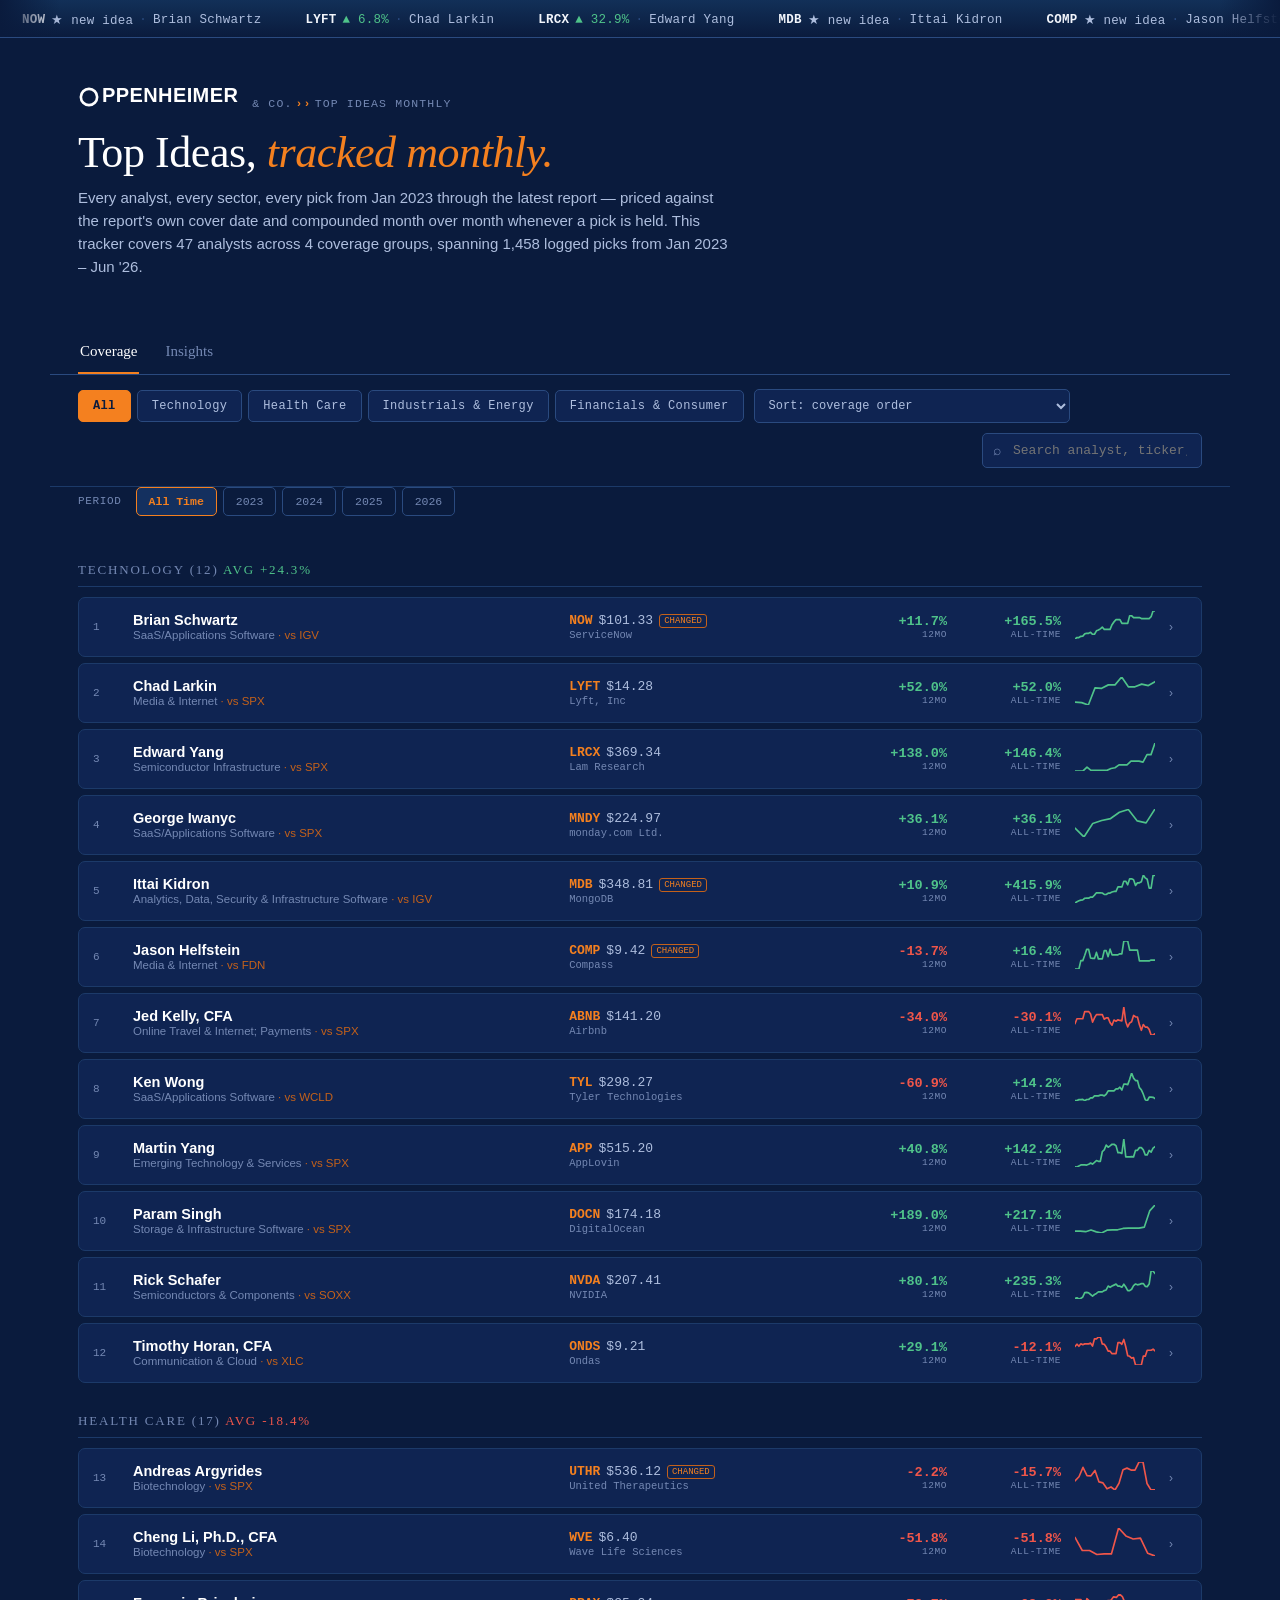
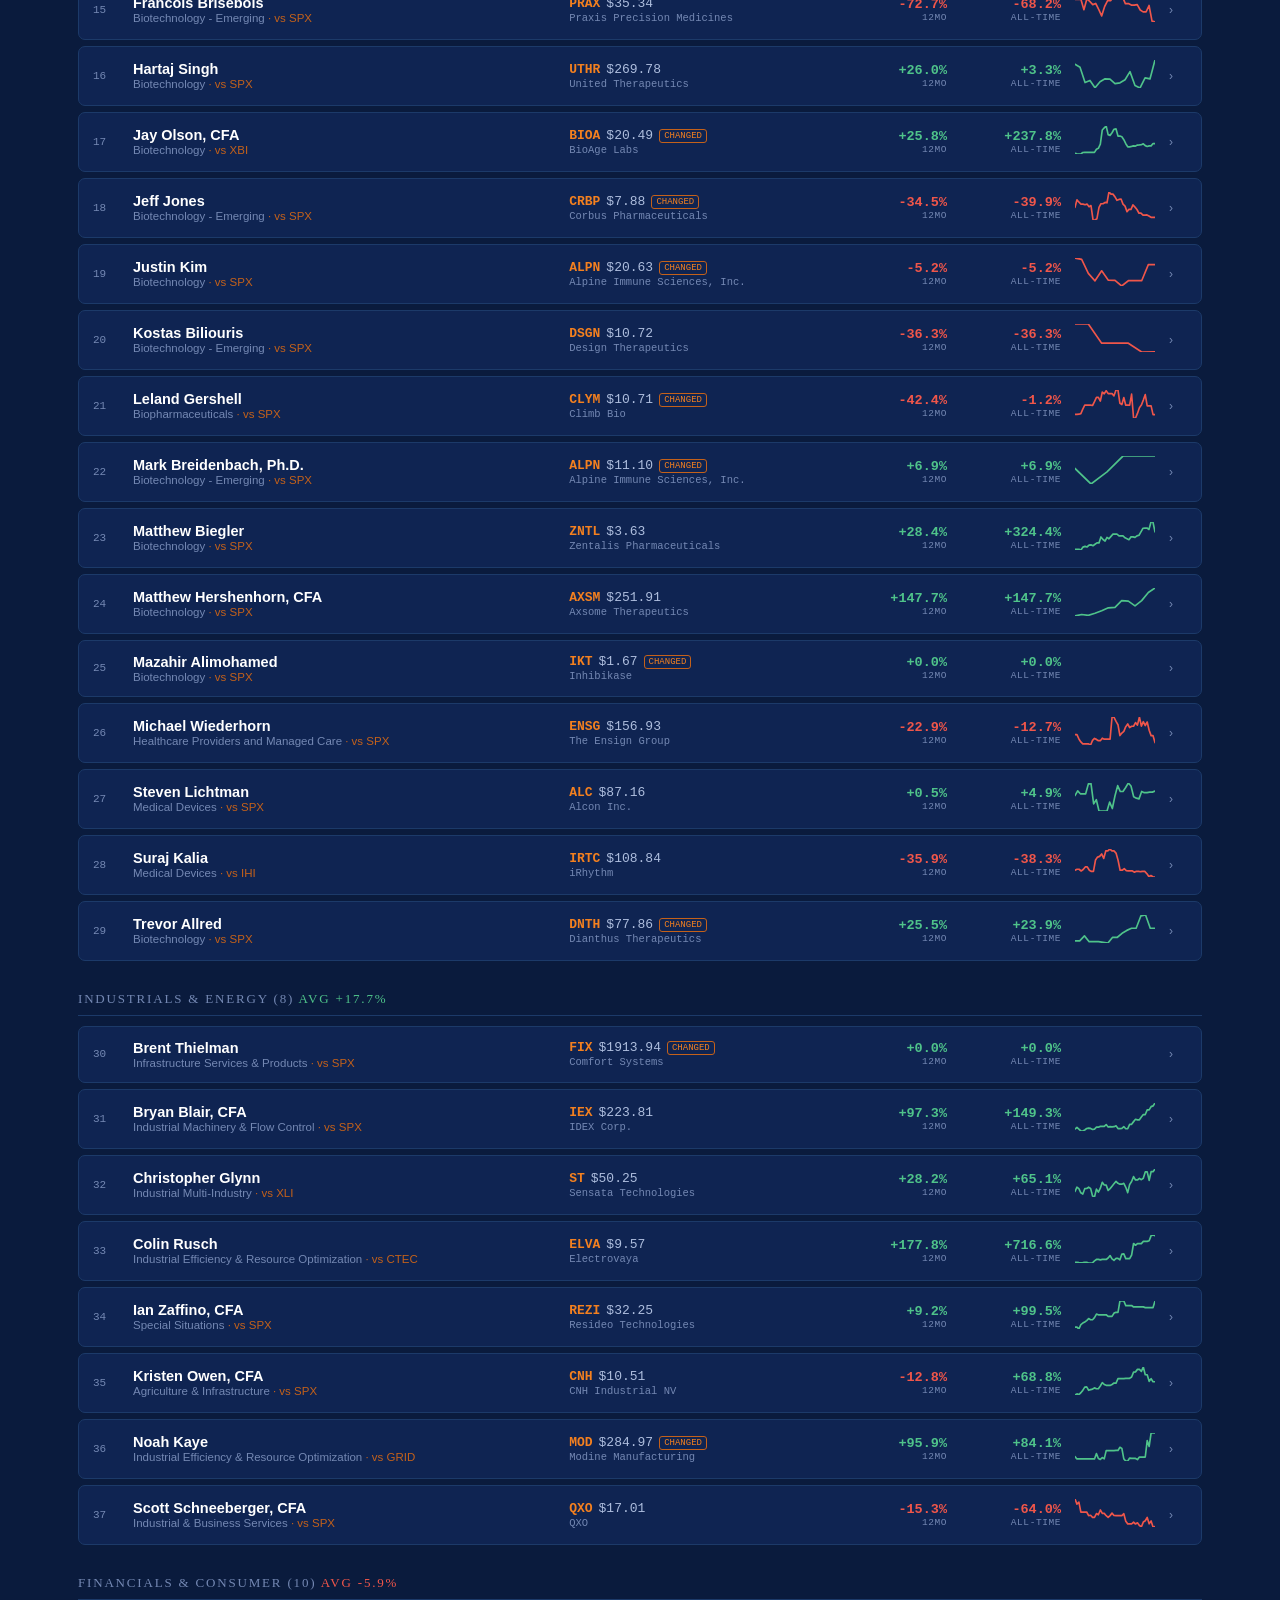
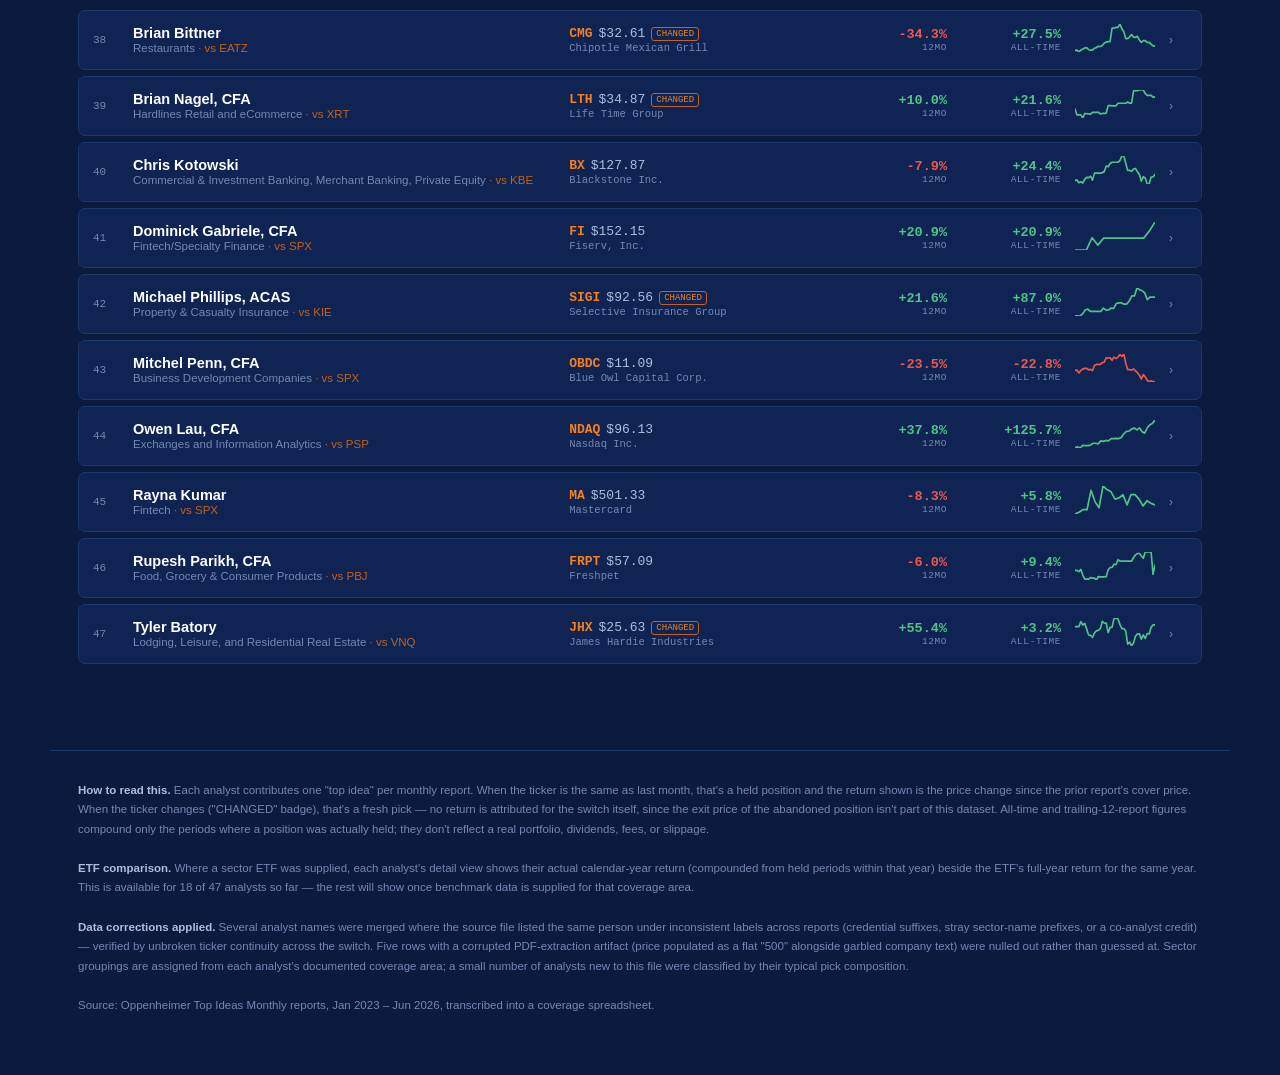
==== oppenheimer-top-ideas-tracker/index.html @ a3531140 "Add files via upload" ====
<!DOCTYPE html>
<html lang="en">
<head>
<meta charset="UTF-8">
<meta name="viewport" content="width=device-width, initial-scale=1.0">
<title>Top Ideas — Analyst Coverage Tracker</title>
<link rel="stylesheet" href="css/style.css">
</head>
<body>


<div class="marquee-wrap"><div class="marquee-track" id="marquee"></div></div>

<header>
  <div class="brand-row">
    <div class="brand-mark">
      <svg class="brand-ring" viewBox="0 0 100 100" aria-hidden="true"><circle cx="50" cy="50" r="37" fill="none" stroke="currentColor" stroke-width="12"/></svg>
      <span class="brand-word">PPENHEIMER</span>
    </div>
    <div class="brand-sub">&amp; Co. <span class="brand-chevrons">›</span><span class="brand-chevrons">›</span> Top Ideas Monthly</div>
  </div>
  <h1>Top Ideas, <em>tracked monthly.</em></h1>
  <div class="sub">Every analyst, every sector, every pick from Jan 2023 through the latest report — priced against the report's own cover date and compounded month over month whenever a pick is held. This tracker covers <span id="stat-analysts">—</span> analysts across <span id="stat-sectors">4</span> coverage groups, spanning <span id="stat-picks">—</span> logged picks from <span id="stat-range">—</span>.</div>
</header>

<div class="page-tabs">
  <div class="page-tab active" data-page="coverage">Coverage</div>
  <div class="page-tab" data-page="insights">Insights</div>
</div>

<div class="controls" id="coverage-controls">
  <div class="tabs" id="tabs"></div>
  <select class="sort-select" id="sortSelect">
    <option value="default">Sort: coverage order</option>
    <option value="total_desc">Sort: all-time return ↓</option>
    <option value="total_asc">Sort: all-time return ↑</option>
    <option value="trailing_desc">Sort: trailing 12mo ↓</option>
    <option value="half_desc">Sort: half-year return ↓</option>
    <option value="ytd_desc">Sort: YTD return ↓</option>
    <option value="picks_desc">Sort: most picks logged</option>
    <option value="churn_desc">Sort: most idea changes</option>
    <option value="churn_asc">Sort: most conviction (fewest changes)</option>
    <option value="name">Sort: analyst A–Z</option>
  </select>
  <div class="search-wrap"><input id="search" placeholder="Search analyst, ticker, or company…" /></div>
</div>

<div class="controls" id="time-controls" style="border-bottom:none;padding-top:0;">
  <span style="font-family:var(--font-mono);font-size:11px;color:var(--text-faint);text-transform:uppercase;letter-spacing:.06em;margin-right:4px;">Period</span>
  <div class="time-tabs" id="timeTabs"></div>
</div>

<main id="main"></main>

<div class="insights-wrap" id="insights" style="display:none;"></div>

<footer>
  <b>How to read this.</b> Each analyst contributes one "top idea" per monthly report. When the ticker is the same as last month, that's a held position and the return shown is the price change since the prior report's cover price. When the ticker changes ("CHANGED" badge), that's a fresh pick — no return is attributed for the switch itself, since the exit price of the abandoned position isn't part of this dataset. All-time and trailing-12-report figures compound only the periods where a position was actually held; they don't reflect a real portfolio, dividends, fees, or slippage.<br/><br/>
  <b>ETF comparison.</b> Where a sector ETF was supplied, each analyst's detail view shows their actual calendar-year return (compounded from held periods within that year) beside the ETF's full-year return for the same year. This is available for 18 of 47 analysts so far — the rest will show once benchmark data is supplied for that coverage area.<br/><br/>
  <b>Data corrections applied.</b> Several analyst names were merged where the source file listed the same person under inconsistent labels across reports (credential suffixes, stray sector-name prefixes, or a co-analyst credit) — verified by unbroken ticker continuity across the switch. Five rows with a corrupted PDF-extraction artifact (price populated as a flat "500" alongside garbled company text) were nulled out rather than guessed at. Sector groupings are assigned from each analyst's documented coverage area; a small number of analysts new to this file were classified by their typical pick composition.<br/><br/>
  Source: Oppenheimer Top Ideas Monthly reports, Jan 2023 – Jun 2026, transcribed into a coverage spreadsheet.
</footer>

<script id="raw-data" type="application/json">[{"analyst":"Brian Schwartz","sector_group":"TECHNOLOGY","sector_label":"SaaS/Applications Software","history":[{"report_key":"2023-01","report_label":"Jan-Feb 2023","date":"2023-01-13","ticker":"WDAY","company":"Workday, Inc.","price":167.15,"price_target":null,"return":null,"new_pick":true},{"report_key":"2023-02","report_label":"Feb-Mar 2023","date":"2023-02-21","ticker":"WDAY","company":"Workday, Inc.","price":181.92,"price_target":null,"return":0.0884,"new_pick":false},{"report_key":"2023-03","report_label":"Mar-Apr 2023","date":"2023-03-13","ticker":"WDAY","company":"Workday, Inc.","price":181.25,"price_target":null,"return":-0.0037,"new_pick":false},{"report_key":"2023-04","report_label":"Apr-May 2023","date":"2023-04-14","ticker":"WDAY","company":"Workday, Inc.","price":194.04,"price_target":null,"return":0.0706,"new_pick":false},{"report_key":"2023-05","report_label":"May-Jun 2023","date":"2023-05-24","ticker":"WDAY","company":"Workday, Inc.","price":196.19,"price_target":null,"return":0.0111,"new_pick":false},{"report_key":"2023-06","report_label":"Jun-Jul 2023","date":"2023-06-14","ticker":"WDAY","company":"Workday, Inc.","price":217.31,"price_target":null,"return":0.1077,"new_pick":false},{"report_key":"2023-07","report_label":"Jul-Aug 2023","date":"2023-07-14","ticker":"WDAY","company":"Workday, Inc.","price":223.91,"price_target":null,"return":0.0304,"new_pick":false},{"report_key":"2023-08","report_label":"Aug-Sep 2023","date":"2023-08-23","ticker":"NOW","company":"ServiceNow Inc.","price":568.0,"price_target":null,"return":null,"new_pick":true},{"report_key":"2023-09","report_label":"Sep-Oct 2023","date":"2023-09-13","ticker":"NOW","company":"ServiceNow Inc.","price":591.38,"price_target":null,"return":0.0412,"new_pick":false},{"report_key":"2023-10","report_label":"Oct-Nov 2023","date":"2023-10-23","ticker":"NOW","company":"ServiceNow Inc.","price":541.38,"price_target":null,"return":-0.0845,"new_pick":false},{"report_key":"2023-11","report_label":"Nov-Dec 2023","date":"2023-11-28","ticker":"CRM","company":"Salesforce Inc.","price":224.92,"price_target":null,"return":null,"new_pick":true},{"report_key":"2023-12","report_label":"Dec-Jan 2024","date":"2023-12-15","ticker":"CRM","company":"Salesforce Inc.","price":261.6,"price_target":null,"return":0.1631,"new_pick":false},{"report_key":"2024-01","report_label":"Jan-Feb 2024","date":"2024-01-16","ticker":"CRM","company":"Salesforce Inc.","price":269.19,"price_target":null,"return":0.029,"new_pick":false},{"report_key":"2024-02","report_label":"Feb-Mar 2024","date":"2024-02-13","ticker":"CRM","company":"Salesforce Inc.","price":281.15,"price_target":null,"return":0.0444,"new_pick":false},{"report_key":"2024-03","report_label":"Mar-Apr 2024","date":"2024-03-18","ticker":"CRM","company":"Salesforce Inc.","price":300.51,"price_target":null,"return":0.0689,"new_pick":false},{"report_key":"2024-04","report_label":"Apr-May 2024","date":"2024-04-16","ticker":"CRM","company":"Salesforce Inc.","price":277.41,"price_target":null,"return":-0.0769,"new_pick":false},{"report_key":"2024-05","report_label":"May-Jun 2024","date":"2024-05-14","ticker":"CRM","company":"Salesforce Inc.","price":276.8,"price_target":null,"return":-0.0022,"new_pick":false},{"report_key":"2024-06","report_label":"Jun-Jul 2024","date":"2024-06-21","ticker":"AGYS","company":"Agilysys, Inc.","price":98.44,"price_target":100.0,"return":null,"new_pick":true},{"report_key":"2024-07","report_label":"Jul-Aug 2024","date":"2024-07-19","ticker":"CWAN","company":"Clearw ater Analytics Holdings","price":20.04,"price_target":25.0,"return":null,"new_pick":true},{"report_key":"2024-08","report_label":"Aug-Sep 2024","date":"2024-08-15","ticker":"CWAN","company":"Clearw ater Analytics Holdings","price":23.57,"price_target":25.0,"return":0.1761,"new_pick":false},{"report_key":"2024-09","report_label":"Sep-Oct 2024","date":"2024-09-23","ticker":"CWAN","company":"Clearw ater Analytics Holdings","price":25.66,"price_target":25.0,"return":0.0887,"new_pick":false},{"report_key":"2024-10","report_label":"Oct-Nov 2024","date":"2024-10-18","ticker":"CWAN","company":"Clearw ater Analytics Holdings","price":27.4,"price_target":31.0,"return":0.0678,"new_pick":false},{"report_key":"2024-11","report_label":"Nov-Dec 2024","date":"2024-11-15","ticker":"AGYS","company":"Agilysys, Inc.","price":121.19,"price_target":135.0,"return":null,"new_pick":true},{"report_key":"2024-12","report_label":"Dec-Jan 2025","date":"2024-12-16","ticker":"CRM","company":"Salesforce Inc.","price":357.23,"price_target":415.0,"return":null,"new_pick":true},{"report_key":"2025-01","report_label":"Jan-Feb 2025","date":"2025-01-15","ticker":"CRM","company":"Salesforce Inc.","price":321.16,"price_target":415.0,"return":-0.101,"new_pick":false},{"report_key":"2025-02","report_label":"Feb-Mar 2025","date":"2025-02-14","ticker":"AGYS","company":"Agilysys, Inc.","price":87.28,"price_target":135.0,"return":null,"new_pick":true},{"report_key":"2025-03","report_label":"Mar-Apr 2025","date":"2025-03-14","ticker":"FRSH","company":"Freshworks Inc.","price":14.88,"price_target":24.0,"return":null,"new_pick":true},{"report_key":"2025-04","report_label":"Apr-May 2025","date":"2025-04-21","ticker":"CRM","company":"Salesforce Inc.","price":236.26,"price_target":380.0,"return":null,"new_pick":true},{"report_key":"2025-05","report_label":"May-Jun 2025","date":"2025-05-15","ticker":"CRM","company":"Salesforce Inc.","price":290.76,"price_target":380.0,"return":0.2307,"new_pick":false},{"report_key":"2025-06","report_label":"Jun-Jul 2025","date":"2025-06-16","ticker":"CWAN","company":"Clearw ater Analytics Holdings","price":22.18,"price_target":36.0,"return":null,"new_pick":true},{"report_key":"2025-07","report_label":"Jul-Aug 2025","date":"2025-07-21","ticker":"CWAN","company":"Clearw ater Analytics Holdings","price":21.12,"price_target":36.0,"return":-0.0478,"new_pick":false},{"report_key":"2025-08","report_label":"Aug-Sep 2025","date":"2025-08-12","ticker":"MSFT","company":"Microsoft Corporation","price":529.24,"price_target":630.0,"return":null,"new_pick":true},{"report_key":"2025-09","report_label":"Sep-Oct 2025","date":"2025-09-17","ticker":"MNDY","company":"Monday.com","price":193.49,"price_target":300.0,"return":null,"new_pick":true},{"report_key":"2025-10","report_label":"Oct-Nov 2025","date":"2025-10-22","ticker":"MSFT","company":"Microsoft Corporation","price":520.54,"price_target":630.0,"return":null,"new_pick":true},{"report_key":"2025-11","report_label":"Nov-Dec 2025","date":"2025-11-17","ticker":"MSFT","company":"Microsoft Corporation","price":507.49,"price_target":630.0,"return":-0.0251,"new_pick":false},{"report_key":"2025-12","report_label":"Dec-Jan 2026","date":"2025-12-11","ticker":"CRM","company":"Salesforce Inc.","price":262.35,"price_target":300.0,"return":null,"new_pick":true},{"report_key":"2026-01","report_label":"Jan-Feb 2026","date":"2026-01-20","ticker":"MSFT","company":"Microsoft","price":454.52,"price_target":630.0,"return":null,"new_pick":true},{"report_key":"2026-02","report_label":"Feb-Mar 2026","date":"2026-02-13","ticker":"NOW","company":"ServiceNow","price":107.08,"price_target":175.0,"return":null,"new_pick":true},{"report_key":"2026-03","report_label":"Mar-Apr 2026","date":"2026-03-13","ticker":"ORCL","company":"Oracle","price":155.11,"price_target":210.0,"return":null,"new_pick":true},{"report_key":"2026-04","report_label":"Apr-May 2026","date":"2026-04-14","ticker":"ORCL","company":"Oracle","price":163.0,"price_target":210.0,"return":0.0509,"new_pick":false},{"report_key":"2026-05","report_label":"May-Jun 2026","date":"2026-05-18","ticker":"ORCL","company":"Oracle","price":186.61,"price_target":235.0,"return":0.1448,"new_pick":false},{"report_key":"2026-06","report_label":"Jun-Jul 2026","date":"2026-06-16","ticker":"NOW","company":"ServiceNow","price":101.33,"price_target":130.0,"return":null,"new_pick":true}],"cum":[1.0,1.0884,1.0844,1.1609,1.1738,1.3002,1.3398,1.3398,1.395,1.2771,1.2771,1.4854,1.5285,1.5963,1.7063,1.5751,1.5716,1.5716,1.5716,1.8484,2.0123,2.1488,2.1488,2.1488,1.9318,1.9318,1.9318,1.9318,2.3774,2.3774,2.2638,2.2638,2.2638,2.2638,2.2069,2.2069,2.2069,2.2069,2.2069,2.3193,2.6551,2.6551],"total_return":165.5,"etf":"IGV","etf_label":"Enterprise Software","etf_returns":{"2023":58.47,"2024":23.4,"2025":5.62,"2026":-11.55},"spx_returns":{"2023":26.29,"2024":25.02,"2025":17.88,"2026":10.79},"trailing_return":11.7,"year_returns":{"2023":48.5,"2024":44.7,"2025":2.7,"2026":20.3},"latest_ticker":"NOW","latest_price":101.33,"latest_date":"2026-06-16","num_picks":42},{"analyst":"Chad Larkin","sector_group":"TECHNOLOGY","sector_label":"Media & Internet","history":[{"report_key":"2025-06","report_label":"Jun-Jul 2025","date":"2025-06-16","ticker":"LYFT","company":"Lyft, Inc.","price":14.97,"price_target":17.0,"return":null,"new_pick":true},{"report_key":"2025-07","report_label":"Jul-Aug 2025","date":"2025-07-21","ticker":"LYFT","company":"Lyft, Inc.","price":14.77,"price_target":20.0,"return":-0.0134,"new_pick":false},{"report_key":"2025-08","report_label":"Aug-Sep 2025","date":"2025-08-12","ticker":"LYFT","company":"Lyft, Inc.","price":13.88,"price_target":17.0,"return":-0.0603,"new_pick":false},{"report_key":"2025-09","report_label":"Sep-Oct 2025","date":"2025-09-17","ticker":"LYFT","company":"Lyft","price":20.44,"price_target":24.0,"return":0.4726,"new_pick":false},{"report_key":"2025-10","report_label":"Oct-Nov 2025","date":"2025-10-22","ticker":"LYFT","company":"Lyft, Inc.","price":20.26,"price_target":24.0,"return":-0.0088,"new_pick":false},{"report_key":"2025-11","report_label":"Nov-Dec 2025","date":"2025-11-17","ticker":"LYFT","company":"Lyft, Inc.","price":21.58,"price_target":26.0,"return":0.0652,"new_pick":false},{"report_key":"2025-12","report_label":"Dec-Jan 2026","date":"2025-12-11","ticker":"RKT","company":"Rocket Companies","price":19.36,"price_target":25.0,"return":null,"new_pick":true},{"report_key":"2026-01","report_label":"Jan-Feb 2026","date":"2026-01-20","ticker":"RKT","company":"Rocket Companies","price":22.05,"price_target":25.0,"return":0.1389,"new_pick":false},{"report_key":"2026-02","report_label":"Feb-Mar 2026","date":"2026-02-13","ticker":"RKT","company":"Rocket Companies","price":18.68,"price_target":25.0,"return":-0.1528,"new_pick":false},{"report_key":"2026-03","report_label":"Mar-Apr 2026","date":"2026-03-13","ticker":"LYFT","company":"Lyft, Inc","price":13.07,"price_target":26.0,"return":null,"new_pick":true},{"report_key":"2026-04","report_label":"Apr-May 2026","date":"2026-04-14","ticker":"LYFT","company":"Lyft, Inc","price":13.71,"price_target":26.0,"return":0.049,"new_pick":false},{"report_key":"2026-05","report_label":"May-Jun 2026","date":"2026-05-18","ticker":"LYFT","company":"Lyft, Inc","price":13.37,"price_target":20.0,"return":-0.0248,"new_pick":false},{"report_key":"2026-06","report_label":"Jun-Jul 2026","date":"2026-06-16","ticker":"LYFT","company":"Lyft, Inc","price":14.28,"price_target":20.0,"return":0.0681,"new_pick":false}],"cum":[1.0,0.9866,0.9271,1.3653,1.3532,1.4415,1.4415,1.6417,1.3908,1.3908,1.459,1.4228,1.5197],"total_return":52.0,"etf":null,"etf_label":null,"etf_returns":null,"spx_returns":{"2023":26.29,"2024":25.02,"2025":17.88,"2026":10.79},"trailing_return":52.0,"year_returns":{"2023":null,"2024":null,"2025":44.1,"2026":5.4},"latest_ticker":"LYFT","latest_price":14.28,"latest_date":"2026-06-16","num_picks":13},{"analyst":"Edward Yang","sector_group":"TECHNOLOGY","sector_label":"Semiconductor Infrastructure","history":[{"report_key":"2024-10","report_label":"Oct-Nov 2024","date":"2024-10-18","ticker":"ONTO","company":null,"price":null,"price_target":260.0,"return":null,"new_pick":true},{"report_key":"2024-11","report_label":"Nov-Dec 2024","date":"2024-11-15","ticker":"ONTO","company":null,"price":null,"price_target":275.0,"return":null,"new_pick":false},{"report_key":"2024-12","report_label":"Dec-Jan 2025","date":"2024-12-16","ticker":"ONTO","company":"Onto Innovation Inc.","price":170.55,"price_target":275.0,"return":null,"new_pick":false},{"report_key":"2025-01","report_label":"Jan-Feb 2025","date":"2025-01-15","ticker":"ONTO","company":"Onto Innovation Inc.","price":204.67,"price_target":275.0,"return":0.2001,"new_pick":false},{"report_key":"2025-02","report_label":"Feb-Mar 2025","date":"2025-02-14","ticker":"ONTO","company":"Onto Innovation Inc.","price":176.55,"price_target":275.0,"return":-0.1374,"new_pick":false},{"report_key":"2025-03","report_label":"Mar-Apr 2025","date":"2025-03-14","ticker":"KLAC","company":"KLA Corp.","price":713.0,"price_target":850.0,"return":null,"new_pick":true},{"report_key":"2025-04","report_label":"Apr-May 2025","date":"2025-04-21","ticker":"LRCX","company":"Lam Research Corporation","price":62.39,"price_target":80.0,"return":null,"new_pick":true},{"report_key":"2025-05","report_label":"May-Jun 2025","date":"2025-05-15","ticker":"ONTO","company":"Onto Innovation Inc.","price":98.04,"price_target":130.0,"return":null,"new_pick":true},{"report_key":"2025-06","report_label":"Jun-Jul 2025","date":"2025-06-16","ticker":"LRCX","company":"Lam Research Corporation","price":93.41,"price_target":110.0,"return":null,"new_pick":true},{"report_key":"2025-07","report_label":"Jul-Aug 2025","date":"2025-07-21","ticker":"LRCX","company":"Lam Research Corporation","price":101.74,"price_target":110.0,"return":0.0892,"new_pick":false},{"report_key":"2025-08","report_label":"Aug-Sep 2025","date":"2025-08-12","ticker":"LRCX","company":"Lam Research Corporation","price":105.28,"price_target":120.0,"return":0.0348,"new_pick":false},{"report_key":"2025-09","report_label":"Sep-Oct 2025","date":"2025-09-17","ticker":"LRCX","company":"Lam Research","price":119.21,"price_target":120.0,"return":0.1323,"new_pick":false},{"report_key":"2025-10","report_label":"Oct-Nov 2025","date":"2025-10-22","ticker":"ONTO","company":"Onto Innovation Inc.","price":125.48,"price_target":180.0,"return":null,"new_pick":true},{"report_key":"2025-11","report_label":"Nov-Dec 2025","date":"2025-11-17","ticker":"LRCX","company":"Lam Research Corporation","price":147.46,"price_target":200.0,"return":null,"new_pick":true},{"report_key":"2025-12","report_label":"Dec-Jan 2026","date":"2025-12-11","ticker":"LRCX","company":"Lam Research Corporation","price":168.71,"price_target":200.0,"return":0.1441,"new_pick":false},{"report_key":"2026-01","report_label":"Jan-Feb 2026","date":"2026-01-20","ticker":"Q","company":"Qnity Electronics","price":95.13,"price_target":100.0,"return":null,"new_pick":true},{"report_key":"2026-02","report_label":"Feb-Mar 2026","date":"2026-02-13","ticker":"KLAC","company":"KLA Corp","price":1464.13,"price_target":1800.0,"return":null,"new_pick":true},{"report_key":"2026-03","report_label":"Mar-Apr 2026","date":"2026-03-13","ticker":"KLAC","company":"KLA Corp","price":1418.64,"price_target":1900.0,"return":-0.0311,"new_pick":false},{"report_key":"2026-04","report_label":"Apr-May 2026","date":"2026-04-14","ticker":"KLAC","company":"KLA Corp","price":1795.91,"price_target":1900.0,"return":0.2659,"new_pick":false},{"report_key":"2026-05","report_label":"May-Jun 2026","date":"2026-05-18","ticker":"LRCX","company":"Lam Research","price":277.96,"price_target":330.0,"return":null,"new_pick":true},{"report_key":"2026-06","report_label":"Jun-Jul 2026","date":"2026-06-16","ticker":"LRCX","company":"Lam Research","price":369.34,"price_target":400.0,"return":0.3288,"new_pick":false}],"cum":[1.0,1.0,1.0,1.2001,1.0352,1.0352,1.0352,1.0352,1.0352,1.1275,1.1668,1.3212,1.3212,1.3212,1.5115,1.5115,1.5115,1.4645,1.8539,1.8539,2.4635],"total_return":146.4,"etf":null,"etf_label":null,"etf_returns":null,"spx_returns":{"2023":26.29,"2024":25.02,"2025":17.88,"2026":10.79},"trailing_return":138.0,"year_returns":{"2023":null,"2024":null,"2025":51.2,"2026":63.0},"latest_ticker":"LRCX","latest_price":369.34,"latest_date":"2026-06-16","num_picks":21},{"analyst":"George Iwanyc","sector_group":"TECHNOLOGY","sector_label":"SaaS/Applications Software","history":[{"report_key":"2023-09","report_label":"Sep-Oct 2023","date":"2023-09-13","ticker":"MNDY","company":"monday.com Ltd.","price":165.36,"price_target":null,"return":null,"new_pick":true},{"report_key":"2023-10","report_label":"Oct-Nov 2023","date":"2023-10-23","ticker":"MNDY","company":"monday.com Ltd.","price":137.77,"price_target":null,"return":-0.1668,"new_pick":false},{"report_key":"2023-11","report_label":"Nov-Dec 2023","date":"2023-11-28","ticker":"MNDY","company":"monday.com Ltd.","price":179.85,"price_target":null,"return":0.3054,"new_pick":false},{"report_key":"2023-12","report_label":"Dec-Jan 2024","date":"2023-12-15","ticker":"MNDY","company":"monday.com Ltd.","price":189.07,"price_target":null,"return":0.0513,"new_pick":false},{"report_key":"2024-01","report_label":"Jan-Feb 2024","date":"2024-01-16","ticker":"MNDY","company":"monday.com Ltd.","price":195.19,"price_target":null,"return":0.0324,"new_pick":false},{"report_key":"2024-02","report_label":"Feb-Mar 2024","date":"2024-02-13","ticker":"MNDY","company":"monday.com Ltd.","price":215.11,"price_target":null,"return":0.1021,"new_pick":false},{"report_key":"2024-03","report_label":"Mar-Apr 2024","date":"2024-03-18","ticker":"MNDY","company":"monday.com Ltd.","price":223.22,"price_target":null,"return":0.0377,"new_pick":false},{"report_key":"2024-04","report_label":"Apr-May 2024","date":"2024-04-16","ticker":"MNDY","company":"monday.com Ltd.","price":187.92,"price_target":null,"return":-0.1581,"new_pick":false},{"report_key":"2024-05","report_label":"May-Jun 2024","date":"2024-05-14","ticker":"MNDY","company":"monday.com Ltd.","price":181.86,"price_target":null,"return":-0.0322,"new_pick":false},{"report_key":"2024-06","report_label":"Jun-Jul 2024","date":"2024-06-21","ticker":"MNDY","company":"monday.com Ltd.","price":224.97,"price_target":250.0,"return":0.2371,"new_pick":false}],"cum":[1.0,0.8332,1.0877,1.1435,1.1805,1.301,1.3501,1.1366,1.1,1.3609],"total_return":36.1,"etf":null,"etf_label":null,"etf_returns":null,"spx_returns":{"2023":26.29,"2024":25.02,"2025":17.88,"2026":10.79},"trailing_return":36.1,"year_returns":{"2023":14.3,"2024":19.0,"2025":null,"2026":null},"latest_ticker":"MNDY","latest_price":224.97,"latest_date":"2024-06-21","num_picks":10},{"analyst":"Ittai Kidron","sector_group":"TECHNOLOGY","sector_label":"Analytics, Data, Security & Infrastructure Software","history":[{"report_key":"2023-01","report_label":"Jan-Feb 2023","date":"2023-01-13","ticker":"PANW","company":"Palo Alto Networks Inc.","price":138.86,"price_target":null,"return":null,"new_pick":true},{"report_key":"2023-02","report_label":"Feb-Mar 2023","date":"2023-02-21","ticker":"PANW","company":"Palo Alto Networks Inc.","price":166.89,"price_target":null,"return":0.2019,"new_pick":false},{"report_key":"2023-03","report_label":"Mar-Apr 2023","date":"2023-03-13","ticker":"PANW","company":"Palo Alto Networks Inc.","price":185.9,"price_target":null,"return":0.1139,"new_pick":false},{"report_key":"2023-04","report_label":"Apr-May 2023","date":"2023-04-14","ticker":"PANW","company":"Palo Alto Networks Inc.","price":199.44,"price_target":null,"return":0.0728,"new_pick":false},{"report_key":"2023-05","report_label":"May-Jun 2023","date":"2023-05-24","ticker":"PANW","company":"Palo Alto Networks Inc.","price":204.31,"price_target":null,"return":0.0244,"new_pick":false},{"report_key":"2023-06","report_label":"Jun-Jul 2023","date":"2023-06-14","ticker":"PANW","company":"Palo Alto Networks Inc.","price":238.56,"price_target":null,"return":0.1676,"new_pick":false},{"report_key":"2023-07","report_label":"Jul-Aug 2023","date":"2023-07-14","ticker":"PANW","company":"Palo Alto Networks Inc.","price":241.26,"price_target":null,"return":0.0113,"new_pick":false},{"report_key":"2023-08","report_label":"Aug-Sep 2023","date":"2023-08-23","ticker":"TEAM","company":"Atlassian Corporation Plc","price":191.69,"price_target":null,"return":null,"new_pick":true},{"report_key":"2023-09","report_label":"Sep-Oct 2023","date":"2023-09-13","ticker":"TEAM","company":"Atlassian Corporation Plc","price":208.89,"price_target":null,"return":0.0897,"new_pick":false},{"report_key":"2023-10","report_label":"Oct-Nov 2023","date":"2023-10-23","ticker":"SNOW","company":"Snow flake Inc.","price":148.59,"price_target":null,"return":null,"new_pick":true},{"report_key":"2023-11","report_label":"Nov-Dec 2023","date":"2023-11-28","ticker":"SNOW","company":"Snow flake Inc.","price":171.55,"price_target":null,"return":0.1545,"new_pick":false},{"report_key":"2023-12","report_label":"Dec-Jan 2024","date":"2023-12-15","ticker":"SNOW","company":"Snow flake Inc.","price":199.01,"price_target":null,"return":0.1601,"new_pick":false},{"report_key":"2024-01","report_label":"Jan-Feb 2024","date":"2024-01-16","ticker":"CRWD","company":"Crow dStrike Holdings, Inc.","price":286.29,"price_target":null,"return":null,"new_pick":true},{"report_key":"2024-02","report_label":"Feb-Mar 2024","date":"2024-02-13","ticker":"CYBR","company":"CyberArk Softw are Ltd.","price":263.9,"price_target":null,"return":null,"new_pick":true},{"report_key":"2024-03","report_label":"Mar-Apr 2024","date":"2024-03-18","ticker":"CYBR","company":"CyberArk Softw are Ltd.","price":260.92,"price_target":null,"return":-0.0113,"new_pick":false},{"report_key":"2024-04","report_label":"Apr-May 2024","date":"2024-04-16","ticker":"CYBR","company":"CyberArk Softw are Ltd.","price":239.97,"price_target":null,"return":-0.0803,"new_pick":false},{"report_key":"2024-05","report_label":"May-Jun 2024","date":"2024-05-14","ticker":"CYBR","company":"CyberArk Softw are Ltd.","price":238.3,"price_target":null,"return":-0.007,"new_pick":false},{"report_key":"2024-06","report_label":"Jun-Jul 2024","date":"2024-06-21","ticker":"CYBR","company":"CyberArk Softw are Ltd.","price":258.0,"price_target":310.0,"return":0.0827,"new_pick":false},{"report_key":"2024-07","report_label":"Jul-Aug 2024","date":"2024-07-19","ticker":"CYBR","company":"CyberArk Softw are Ltd.","price":259.63,"price_target":310.0,"return":0.0063,"new_pick":false},{"report_key":"2024-08","report_label":"Aug-Sep 2024","date":"2024-08-15","ticker":"CYBR","company":"CyberArk Softw are Ltd.","price":276.4,"price_target":310.0,"return":0.0646,"new_pick":false},{"report_key":"2024-09","report_label":"Sep-Oct 2024","date":"2024-09-23","ticker":"CYBR","company":"CyberArk Softw are Ltd.","price":284.19,"price_target":310.0,"return":0.0282,"new_pick":false},{"report_key":"2024-10","report_label":"Oct-Nov 2024","date":"2024-10-18","ticker":"TEAM","company":"Atlassian Corporation Plc","price":191.7,"price_target":230.0,"return":null,"new_pick":true},{"report_key":"2024-11","report_label":"Nov-Dec 2024","date":"2024-11-15","ticker":"TEAM","company":"Atlassian Corporation Plc","price":240.04,"price_target":270.0,"return":0.2522,"new_pick":false},{"report_key":"2024-12","report_label":"Dec-Jan 2025","date":"2024-12-16","ticker":"OKTA","company":"Okta, Inc.","price":84.76,"price_target":125.0,"return":null,"new_pick":true},{"report_key":"2025-01","report_label":"Jan-Feb 2025","date":"2025-01-15","ticker":"TEAM","company":"Atlassian Corporation Plc","price":250.03,"price_target":300.0,"return":null,"new_pick":true},{"report_key":"2025-02","report_label":"Feb-Mar 2025","date":"2025-02-14","ticker":"TEAM","company":"Atlassian Corporation Plc","price":313.1,"price_target":380.0,"return":0.2522,"new_pick":false},{"report_key":"2025-03","report_label":"Mar-Apr 2025","date":"2025-03-14","ticker":"S","company":"SentinelOne","price":18.51,"price_target":32.0,"return":null,"new_pick":true},{"report_key":"2025-04","report_label":"Apr-May 2025","date":"2025-04-21","ticker":"S","company":"SentinelOne","price":16.17,"price_target":28.0,"return":-0.1264,"new_pick":false},{"report_key":"2025-05","report_label":"May-Jun 2025","date":"2025-05-15","ticker":"S","company":"SentinelOne","price":20.12,"price_target":28.0,"return":0.2443,"new_pick":false},{"report_key":"2025-06","report_label":"Jun-Jul 2025","date":"2025-06-16","ticker":"TEAM","company":"Atlassian Corporation Plc","price":200.32,"price_target":300.0,"return":null,"new_pick":true},{"report_key":"2025-07","report_label":"Jul-Aug 2025","date":"2025-07-21","ticker":"TEAM","company":"Atlassian Corporation Plc","price":194.36,"price_target":275.0,"return":-0.0298,"new_pick":false},{"report_key":"2025-08","report_label":"Aug-Sep 2025","date":"2025-08-12","ticker":"TEAM","company":"Atlassian Corporation Plc","price":158.0,"price_target":275.0,"return":-0.1871,"new_pick":false},{"report_key":"2025-09","report_label":"Sep-Oct 2025","date":"2025-09-17","ticker":"TEAM","company":"Atlassian","price":173.87,"price_target":275.0,"return":0.1004,"new_pick":false},{"report_key":"2025-10","report_label":"Oct-Nov 2025","date":"2025-10-22","ticker":"MDB","company":"MongoDB, Inc.","price":325.1,"price_target":385.0,"return":null,"new_pick":true},{"report_key":"2025-11","report_label":"Nov-Dec 2025","date":"2025-11-17","ticker":"MDB","company":"MongoDB, Inc.","price":339.6,"price_target":385.0,"return":0.0446,"new_pick":false},{"report_key":"2025-12","report_label":"Dec-Jan 2026","date":"2025-12-11","ticker":"MDB","company":"MongoDB, Inc.","price":420.39,"price_target":450.0,"return":0.2379,"new_pick":false},{"report_key":"2026-01","report_label":"Jan-Feb 2026","date":"2026-01-20","ticker":"MDB","company":"MongoDB","price":384.82,"price_target":490.0,"return":-0.0846,"new_pick":false},{"report_key":"2026-02","report_label":"Feb-Mar 2026","date":"2026-02-13","ticker":"MDB","company":"MongoDB","price":368.4,"price_target":425.0,"return":-0.0427,"new_pick":false},{"report_key":"2026-03","report_label":"Mar-Apr 2026","date":"2026-03-13","ticker":"MDB","company":"MongoDB","price":260.5,"price_target":375.0,"return":-0.2929,"new_pick":false},{"report_key":"2026-04","report_label":"Apr-May 2026","date":"2026-04-14","ticker":"TWLO","company":"Twilio","price":124.0,"price_target":170.0,"return":null,"new_pick":true},{"report_key":"2026-05","report_label":"May-Jun 2026","date":"2026-05-18","ticker":"TWLO","company":"Twilio","price":197.68,"price_target":235.0,"return":0.5942,"new_pick":false},{"report_key":"2026-06","report_label":"Jun-Jul 2026","date":"2026-06-16","ticker":"MDB","company":"MongoDB","price":348.81,"price_target":410.0,"return":null,"new_pick":true}],"cum":[1.0,1.2019,1.3388,1.4363,1.4713,1.7179,1.7373,1.7373,1.8931,1.8931,2.1856,2.5356,2.5356,2.5356,2.5069,2.3056,2.2895,2.4788,2.4944,2.6556,2.7304,2.7304,3.4191,3.4191,3.4191,4.2813,4.2813,3.7402,4.6539,4.6539,4.5152,3.6704,4.0389,4.0389,4.2191,5.2228,4.7809,4.5768,3.2363,3.2363,5.1592,5.1592],"total_return":415.9,"etf":"IGV","etf_label":"Data Analytics","etf_returns":{"2023":58.47,"2024":23.4,"2025":5.62,"2026":-11.55},"spx_returns":{"2023":26.29,"2024":25.02,"2025":17.88,"2026":10.79},"trailing_return":10.9,"year_returns":{"2023":153.6,"2024":34.8,"2025":52.8,"2026":-1.2},"latest_ticker":"MDB","latest_price":348.81,"latest_date":"2026-06-16","num_picks":42},{"analyst":"Jason Helfstein","sector_group":"TECHNOLOGY","sector_label":"Media & Internet","history":[{"report_key":"2023-01","report_label":"Jan-Feb 2023","date":"2023-01-13","ticker":"ROKU","company":"Roku, Inc.","price":50.82,"price_target":null,"return":null,"new_pick":true},{"report_key":"2023-02","report_label":"Feb-Mar 2023","date":"2023-02-21","ticker":"UBER","company":"Uber Technologies, Inc.","price":34.2,"price_target":null,"return":null,"new_pick":true},{"report_key":"2023-03","report_label":"Mar-Apr 2023","date":"2023-03-13","ticker":"NFLX","company":"Netflix, Inc.","price":293.51,"price_target":null,"return":null,"new_pick":true},{"report_key":"2023-04","report_label":"Apr-May 2023","date":"2023-04-14","ticker":"NFLX","company":"Netflix, Inc.","price":338.63,"price_target":null,"return":0.1537,"new_pick":false},{"report_key":"2023-05","report_label":"May-Jun 2023","date":"2023-05-24","ticker":"UBER","company":"Uber Technologies, Inc.","price":37.96,"price_target":null,"return":null,"new_pick":true},{"report_key":"2023-06","report_label":"Jun-Jul 2023","date":"2023-06-14","ticker":"UBER","company":"Uber Technologies, Inc.","price":41.27,"price_target":null,"return":0.0872,"new_pick":false},{"report_key":"2023-07","report_label":"Jul-Aug 2023","date":"2023-07-14","ticker":"UBER","company":"Uber Technologies, Inc.","price":44.75,"price_target":null,"return":0.0843,"new_pick":false},{"report_key":"2023-08","report_label":"Aug-Sep 2023","date":"2023-08-23","ticker":"ETSY","company":"Etsy, Inc.","price":73.08,"price_target":null,"return":null,"new_pick":true},{"report_key":"2023-09","report_label":"Sep-Oct 2023","date":"2023-09-13","ticker":"ETSY","company":"Etsy, Inc.","price":64.56,"price_target":null,"return":-0.1166,"new_pick":false},{"report_key":"2023-10","report_label":"Oct-Nov 2023","date":"2023-10-23","ticker":"ETSY","company":"Etsy, Inc.","price":64.15,"price_target":null,"return":-0.0064,"new_pick":false},{"report_key":"2023-11","report_label":"Nov-Dec 2023","date":"2023-11-28","ticker":"PERI","company":"Perion Network","price":28.87,"price_target":null,"return":null,"new_pick":true},{"report_key":"2023-12","report_label":"Dec-Jan 2024","date":"2023-12-15","ticker":"PERI","company":"Perion Network","price":31.56,"price_target":null,"return":0.0932,"new_pick":false},{"report_key":"2024-01","report_label":"Jan-Feb 2024","date":"2024-01-16","ticker":"PERI","company":"Perion Network","price":28.68,"price_target":null,"return":-0.0913,"new_pick":false},{"report_key":"2024-02","report_label":"Feb-Mar 2024","date":"2024-02-13","ticker":"IAS","company":"Integral Ad Science Inc.","price":15.71,"price_target":null,"return":null,"new_pick":true},{"report_key":"2024-03","report_label":"Mar-Apr 2024","date":"2024-03-18","ticker":"COMP","company":"Compass Inc.","price":3.06,"price_target":null,"return":null,"new_pick":true},{"report_key":"2024-04","report_label":"Apr-May 2024","date":"2024-04-16","ticker":"COMP","company":"Compass Inc.","price":3.45,"price_target":null,"return":0.1275,"new_pick":false},{"report_key":"2024-05","report_label":"May-Jun 2024","date":"2024-05-14","ticker":"CART","company":"Maplebear Inc. (Instacart)","price":34.3,"price_target":null,"return":null,"new_pick":true},{"report_key":"2024-06","report_label":"Jun-Jul 2024","date":"2024-06-21","ticker":"CART","company":"Maplebear Inc. (Instacart)","price":31.51,"price_target":48.0,"return":-0.0813,"new_pick":false},{"report_key":"2024-07","report_label":"Jul-Aug 2024","date":"2024-07-19","ticker":"CART","company":"Maplebear Inc. (Instacart)","price":35.0,"price_target":48.0,"return":0.1108,"new_pick":false},{"report_key":"2024-08","report_label":"Aug-Sep 2024","date":"2024-08-15","ticker":"CART","company":"Maplebear Inc. (Instacart)","price":32.35,"price_target":48.0,"return":-0.0757,"new_pick":false},{"report_key":"2024-09","report_label":"Sep-Oct 2024","date":"2024-09-23","ticker":"UBER","company":"Uber Technologies, Inc.","price":74.71,"price_target":90.0,"return":null,"new_pick":true},{"report_key":"2024-10","report_label":"Oct-Nov 2024","date":"2024-10-18","ticker":"PINS","company":"Pinterest","price":33.18,"price_target":45.0,"return":null,"new_pick":true},{"report_key":"2024-11","report_label":"Nov-Dec 2024","date":"2024-11-15","ticker":"CART","company":"Maplebear Inc. (Instacart)","price":42.0,"price_target":60.0,"return":null,"new_pick":true},{"report_key":"2024-12","report_label":"Dec-Jan 2025","date":"2024-12-16","ticker":"CART","company":"Maplebear Inc. (Instacart)","price":42.58,"price_target":60.0,"return":0.0138,"new_pick":false},{"report_key":"2025-01","report_label":"Jan-Feb 2025","date":"2025-01-15","ticker":"UBER","company":"Uber Technologies, Inc.","price":67.02,"price_target":85.0,"return":null,"new_pick":true},{"report_key":"2025-02","report_label":"Feb-Mar 2025","date":"2025-02-14","ticker":"UBER","company":"Uber Technologies, Inc.","price":79.42,"price_target":100.0,"return":0.185,"new_pick":false},{"report_key":"2025-03","report_label":"Mar-Apr 2025","date":"2025-03-14","ticker":"TTD","company":"The Trade Desk, Inc.","price":53.94,"price_target":115.0,"return":null,"new_pick":true},{"report_key":"2025-04","report_label":"Apr-May 2025","date":"2025-04-21","ticker":"COMP","company":"Compass Inc.","price":6.86,"price_target":13.0,"return":null,"new_pick":true},{"report_key":"2025-05","report_label":"May-Jun 2025","date":"2025-05-15","ticker":"COMP","company":"Compass Inc.","price":6.11,"price_target":12.0,"return":-0.1093,"new_pick":false},{"report_key":"2025-06","report_label":"Jun-Jul 2025","date":"2025-06-16","ticker":"RDDT","company":"Reddit Inc.","price":126.2,"price_target":150.0,"return":null,"new_pick":true},{"report_key":"2025-07","report_label":"Jul-Aug 2025","date":"2025-07-21","ticker":"GOOG","company":"Alphabet Inc.","price":191.15,"price_target":220.0,"return":null,"new_pick":true},{"report_key":"2025-08","report_label":"Aug-Sep 2025","date":"2025-08-12","ticker":"COMP","company":"Compass Inc.","price":8.47,"price_target":11.0,"return":null,"new_pick":true},{"report_key":"2025-09","report_label":"Sep-Oct 2025","date":"2025-09-17","ticker":"CART","company":"Maplebear","price":46.38,"price_target":65.0,"return":null,"new_pick":true},{"report_key":"2025-10","report_label":"Oct-Nov 2025","date":"2025-10-22","ticker":"CART","company":"Maplebear Inc. (Instacart)","price":39.47,"price_target":65.0,"return":-0.149,"new_pick":false},{"report_key":"2025-11","report_label":"Nov-Dec 2025","date":"2025-11-17","ticker":"RDDT","company":"Reddit Inc.","price":187.55,"price_target":300.0,"return":null,"new_pick":true},{"report_key":"2025-12","report_label":"Dec-Jan 2026","date":"2025-12-11","ticker":"NFLX","company":"Netflix, Inc.","price":94.09,"price_target":145.0,"return":null,"new_pick":true},{"report_key":"2026-01","report_label":"Jan-Feb 2026","date":"2026-01-20","ticker":"CART","company":"Maplebear, Inc.","price":38.55,"price_target":65.0,"return":null,"new_pick":true},{"report_key":"2026-02","report_label":"Feb-Mar 2026","date":"2026-02-13","ticker":"RDDT","company":"Reddit","price":139.65,"price_target":250.0,"return":null,"new_pick":true},{"report_key":"2026-03","report_label":"Mar-Apr 2026","date":"2026-03-13","ticker":"DASH","company":"DoorDash","price":161.36,"price_target":235.0,"return":null,"new_pick":true},{"report_key":"2026-04","report_label":"Apr-May 2026","date":"2026-04-14","ticker":"DASH","company":"DoorDash","price":163.55,"price_target":235.0,"return":0.0136,"new_pick":false},{"report_key":"2026-05","report_label":"May-Jun 2026","date":"2026-05-18","ticker":"RDDT","company":"Reddit","price":159.11,"price_target":225.0,"return":null,"new_pick":true},{"report_key":"2026-06","report_label":"Jun-Jul 2026","date":"2026-06-16","ticker":"COMP","company":"Compass","price":9.42,"price_target":15.0,"return":null,"new_pick":true}],"cum":[1.0,1.0,1.0,1.1537,1.1537,1.2543,1.36,1.36,1.2015,1.1938,1.1938,1.305,1.1859,1.1859,1.1859,1.3371,1.3371,1.2284,1.3645,1.2612,1.2612,1.2612,1.2612,1.2786,1.2786,1.5151,1.5151,1.5151,1.3495,1.3495,1.3495,1.3495,1.3495,1.1484,1.1484,1.1484,1.1484,1.1484,1.1484,1.1641,1.1641,1.1641],"total_return":16.4,"etf":"FDN","etf_label":"Media/Internet","etf_returns":{"2023":51.44,"2024":30.52,"2025":10.59,"2026":-0.76},"spx_returns":{"2023":26.29,"2024":25.02,"2025":17.88,"2026":10.79},"trailing_return":-13.7,"year_returns":{"2023":30.5,"2024":-2.0,"2025":-10.2,"2026":1.4},"latest_ticker":"COMP","latest_price":9.42,"latest_date":"2026-06-16","num_picks":42},{"analyst":"Jed Kelly, CFA","sector_group":"TECHNOLOGY","sector_label":"Online Travel & Internet; Payments","history":[{"report_key":"2023-01","report_label":"Jan-Feb 2023","date":"2023-01-13","ticker":"GENI","company":"Genius Sports Limited","price":4.39,"price_target":null,"return":null,"new_pick":true},{"report_key":"2023-02","report_label":"Feb-Mar 2023","date":"2023-02-21","ticker":"GENI","company":"Genius Sports Limited","price":5.03,"price_target":null,"return":0.1458,"new_pick":false},{"report_key":"2023-03","report_label":"Mar-Apr 2023","date":"2023-03-13","ticker":"CARG","company":"CarGurus, Inc.","price":17.05,"price_target":null,"return":null,"new_pick":true},{"report_key":"2023-04","report_label":"Apr-May 2023","date":"2023-04-14","ticker":"DKNG","company":"DraftKings, Inc.","price":19.16,"price_target":null,"return":null,"new_pick":true},{"report_key":"2023-05","report_label":"May-Jun 2023","date":"2023-05-24","ticker":"CARG","company":"CarGurus, Inc.","price":18.74,"price_target":null,"return":null,"new_pick":true},{"report_key":"2023-06","report_label":"Jun-Jul 2023","date":"2023-06-14","ticker":"CARG","company":"CarGurus, Inc.","price":22.26,"price_target":null,"return":0.1878,"new_pick":false},{"report_key":"2023-07","report_label":"Jul-Aug 2023","date":"2023-07-14","ticker":"DKNG","company":"DraftKings, Inc.","price":30.55,"price_target":null,"return":null,"new_pick":true},{"report_key":"2023-08","report_label":"Aug-Sep 2023","date":"2023-08-23","ticker":"GENI","company":"Genius Sports Limited","price":6.38,"price_target":null,"return":null,"new_pick":true},{"report_key":"2023-09","report_label":"Sep-Oct 2023","date":"2023-09-13","ticker":"GENI","company":"Genius Sports Limited","price":6.04,"price_target":null,"return":-0.0533,"new_pick":false},{"report_key":"2023-10","report_label":"Oct-Nov 2023","date":"2023-10-23","ticker":"GENI","company":"Genius Sports Limited","price":4.91,"price_target":null,"return":-0.1871,"new_pick":false},{"report_key":"2023-11","report_label":"Nov-Dec 2023","date":"2023-11-28","ticker":"GENI","company":"Genius Sports Limited","price":5.51,"price_target":null,"return":0.1222,"new_pick":false},{"report_key":"2023-12","report_label":"Dec-Jan 2024","date":"2023-12-15","ticker":"GENI","company":"Genius Sports Limited","price":5.95,"price_target":null,"return":0.0799,"new_pick":false},{"report_key":"2024-01","report_label":"Jan-Feb 2024","date":"2024-01-16","ticker":"DKNG","company":"DraftKings, Inc.","price":33.66,"price_target":null,"return":null,"new_pick":true},{"report_key":"2024-02","report_label":"Feb-Mar 2024","date":"2024-02-13","ticker":"EXPE","company":"Expedia Group","price":134.84,"price_target":null,"return":null,"new_pick":true},{"report_key":"2024-03","report_label":"Mar-Apr 2024","date":"2024-03-18","ticker":"GENI","company":"Genius Sports Limited","price":5.73,"price_target":null,"return":null,"new_pick":true},{"report_key":"2024-04","report_label":"Apr-May 2024","date":"2024-04-16","ticker":"GENI","company":"Genius Sports Limited","price":5.12,"price_target":null,"return":-0.1065,"new_pick":false},{"report_key":"2024-05","report_label":"May-Jun 2024","date":"2024-05-14","ticker":"GENI","company":"Genius Sports Limited","price":5.3,"price_target":null,"return":0.0352,"new_pick":false},{"report_key":"2024-06","report_label":"Jun-Jul 2024","date":"2024-06-21","ticker":"DKNG","company":"DraftKings, Inc.","price":41.99,"price_target":60.0,"return":null,"new_pick":true},{"report_key":"2024-07","report_label":"Jul-Aug 2024","date":"2024-07-19","ticker":"DKNG","company":"DraftKings, Inc.","price":36.93,"price_target":58.0,"return":-0.1205,"new_pick":false},{"report_key":"2024-08","report_label":"Aug-Sep 2024","date":"2024-08-15","ticker":"DKNG","company":"DraftKings, Inc.","price":34.14,"price_target":55.0,"return":-0.0755,"new_pick":false},{"report_key":"2024-09","report_label":"Sep-Oct 2024","date":"2024-09-23","ticker":"DKNG","company":"DraftKings, Inc.","price":39.63,"price_target":55.0,"return":0.1608,"new_pick":false},{"report_key":"2024-10","report_label":"Oct-Nov 2024","date":"2024-10-18","ticker":"DKNG","company":"DraftKings, Inc.","price":38.46,"price_target":55.0,"return":-0.0295,"new_pick":false},{"report_key":"2024-11","report_label":"Nov-Dec 2024","date":"2024-11-15","ticker":"DKNG","company":"DraftKings, Inc.","price":39.84,"price_target":55.0,"return":0.0359,"new_pick":false},{"report_key":"2024-12","report_label":"Dec-Jan 2025","date":"2024-12-16","ticker":"DKNG","company":"DraftKings, Inc.","price":39.24,"price_target":55.0,"return":-0.0151,"new_pick":false},{"report_key":"2025-01","report_label":"Jan-Feb 2025","date":"2025-01-15","ticker":"DKNG","company":"DraftKings, Inc.","price":38.72,"price_target":55.0,"return":-0.0133,"new_pick":false},{"report_key":"2025-02","report_label":"Feb-Mar 2025","date":"2025-02-14","ticker":"DKNG","company":"DraftKings, Inc.","price":53.49,"price_target":68.0,"return":0.3815,"new_pick":false},{"report_key":"2025-03","report_label":"Mar-Apr 2025","date":"2025-03-14","ticker":"DKNG","company":"DraftKings, Inc.","price":37.87,"price_target":68.0,"return":-0.292,"new_pick":false},{"report_key":"2025-04","report_label":"Apr-May 2025","date":"2025-04-21","ticker":"DKNG","company":"DraftKings, Inc.","price":32.44,"price_target":60.0,"return":-0.1434,"new_pick":false},{"report_key":"2025-05","report_label":"May-Jun 2025","date":"2025-05-15","ticker":"DKNG","company":"DraftKings, Inc.","price":36.61,"price_target":60.0,"return":0.1285,"new_pick":false},{"report_key":"2025-06","report_label":"Jun-Jul 2025","date":"2025-06-16","ticker":"DKNG","company":"DraftKings, Inc.","price":37.86,"price_target":60.0,"return":0.0341,"new_pick":false},{"report_key":"2025-07","report_label":"Jul-Aug 2025","date":"2025-07-21","ticker":"DKNG","company":"DraftKings, Inc.","price":44.47,"price_target":60.0,"return":0.1746,"new_pick":false},{"report_key":"2025-08","report_label":"Aug-Sep 2025","date":"2025-08-12","ticker":"DKNG","company":"DraftKings, Inc.","price":43.1,"price_target":60.0,"return":-0.0308,"new_pick":false},{"report_key":"2025-09","report_label":"Sep-Oct 2025","date":"2025-09-17","ticker":"DKNG","company":"DraftKings","price":42.83,"price_target":60.0,"return":-0.0063,"new_pick":false},{"report_key":"2025-10","report_label":"Oct-Nov 2025","date":"2025-10-22","ticker":"DKNG","company":"DraftKings, Inc.","price":34.7,"price_target":55.0,"return":-0.1898,"new_pick":false},{"report_key":"2025-11","report_label":"Nov-Dec 2025","date":"2025-11-17","ticker":"DKNG","company":"DraftKings, Inc.","price":28.82,"price_target":50.0,"return":-0.1695,"new_pick":false},{"report_key":"2025-12","report_label":"Dec-Jan 2026","date":"2025-12-11","ticker":"DKNG","company":"DraftKings, Inc.","price":34.89,"price_target":50.0,"return":0.2106,"new_pick":false},{"report_key":"2026-01","report_label":"Jan-Feb 2026","date":"2026-01-20","ticker":"DKNG","company":"DraftKings","price":32.25,"price_target":50.0,"return":-0.0757,"new_pick":false},{"report_key":"2026-02","report_label":"Feb-Mar 2026","date":"2026-02-13","ticker":"GENI","company":"Genius Sports","price":5.79,"price_target":12.0,"return":null,"new_pick":true},{"report_key":"2026-03","report_label":"Mar-Apr 2026","date":"2026-03-13","ticker":"GENI","company":"Genius Sports","price":5.33,"price_target":11.0,"return":-0.0794,"new_pick":false},{"report_key":"2026-04","report_label":"Apr-May 2026","date":"2026-04-14","ticker":"GENI","company":"Genius Sports","price":4.27,"price_target":11.0,"return":-0.1989,"new_pick":false},{"report_key":"2026-05","report_label":"May-Jun 2026","date":"2026-05-18","ticker":"ABNB","company":"Airbnb","price":134.3,"price_target":180.0,"return":null,"new_pick":true},{"report_key":"2026-06","report_label":"Jun-Jul 2026","date":"2026-06-16","ticker":"ABNB","company":"Airbnb","price":141.2,"price_target":180.0,"return":0.0514,"new_pick":false}],"cum":[1.0,1.1458,1.1458,1.1458,1.1458,1.361,1.361,1.361,1.2884,1.0474,1.1754,1.2693,1.2693,1.2693,1.2693,1.1341,1.174,1.174,1.0325,0.9546,1.1081,1.0754,1.114,1.0972,1.0826,1.4956,1.0589,0.907,1.0236,1.0585,1.2433,1.205,1.1974,0.9702,0.8057,0.9754,0.9016,0.9016,0.83,0.6649,0.6649,0.6991],"total_return":-30.1,"etf":null,"etf_label":null,"etf_returns":null,"spx_returns":{"2023":26.29,"2024":25.02,"2025":17.88,"2026":10.79},"trailing_return":-34.0,"year_returns":{"2023":26.9,"2024":-13.6,"2025":-11.1,"2026":-28.3},"latest_ticker":"ABNB","latest_price":141.2,"latest_date":"2026-06-16","num_picks":42},{"analyst":"Ken Wong","sector_group":"TECHNOLOGY","sector_label":"SaaS/Applications Software","history":[{"report_key":"2023-01","report_label":"Jan-Feb 2023","date":"2023-01-13","ticker":"SHOP","company":"Shopify Inc.","price":38.89,"price_target":null,"return":null,"new_pick":true},{"report_key":"2023-02","report_label":"Feb-Mar 2023","date":"2023-02-21","ticker":"WIX","company":"Wix.com Ltd","price":80.87,"price_target":null,"return":null,"new_pick":true},{"report_key":"2023-03","report_label":"Mar-Apr 2023","date":"2023-03-13","ticker":"WIX","company":"Wix.com Ltd","price":86.11,"price_target":null,"return":0.0648,"new_pick":false},{"report_key":"2023-04","report_label":"Apr-May 2023","date":"2023-04-14","ticker":"GWRE","company":"Guidewire Software Inc.","price":77.95,"price_target":null,"return":null,"new_pick":true},{"report_key":"2023-05","report_label":"May-Jun 2023","date":"2023-05-24","ticker":"GWRE","company":"Guidew ire Softw are Inc.","price":79.17,"price_target":null,"return":0.0157,"new_pick":false},{"report_key":"2023-06","report_label":"Jun-Jul 2023","date":"2023-06-14","ticker":"GWRE","company":"Guidew ire Softw are Inc.","price":72.56,"price_target":null,"return":-0.0835,"new_pick":false},{"report_key":"2023-07","report_label":"Jul-Aug 2023","date":"2023-07-14","ticker":"GWRE","company":"Guidew ire Softw are Inc.","price":78.87,"price_target":null,"return":0.087,"new_pick":false},{"report_key":"2023-08","report_label":"Aug-Sep 2023","date":"2023-08-23","ticker":"SHOP","company":"Shopify Inc.","price":56.73,"price_target":null,"return":null,"new_pick":true},{"report_key":"2023-09","report_label":"Sep-Oct 2023","date":"2023-09-13","ticker":"SHOP","company":"Shopify Inc.","price":62.62,"price_target":null,"return":0.1038,"new_pick":false},{"report_key":"2023-10","report_label":"Oct-Nov 2023","date":"2023-10-23","ticker":"GWRE","company":"Guidew ire Softw are Inc.","price":87.29,"price_target":null,"return":null,"new_pick":true},{"report_key":"2023-11","report_label":"Nov-Dec 2023","date":"2023-11-28","ticker":"GWRE","company":"Guidew ire Softw are Inc.","price":97.33,"price_target":null,"return":0.115,"new_pick":false},{"report_key":"2023-12","report_label":"Dec-Jan 2024","date":"2023-12-15","ticker":"PTC","company":"PTC Inc.","price":171.07,"price_target":null,"return":null,"new_pick":true},{"report_key":"2024-01","report_label":"Jan-Feb 2024","date":"2024-01-16","ticker":"PTC","company":"PTC Inc.","price":171.59,"price_target":null,"return":0.003,"new_pick":false},{"report_key":"2024-02","report_label":"Feb-Mar 2024","date":"2024-02-13","ticker":"PTC","company":"PTC Inc.","price":177.81,"price_target":null,"return":0.0362,"new_pick":false},{"report_key":"2024-03","report_label":"Mar-Apr 2024","date":"2024-03-18","ticker":"GWRE","company":"Guidew ire Softw are Inc.","price":113.54,"price_target":null,"return":null,"new_pick":true},{"report_key":"2024-04","report_label":"Apr-May 2024","date":"2024-04-16","ticker":"GWRE","company":"Guidew ire Softw are Inc.","price":109.31,"price_target":null,"return":-0.0373,"new_pick":false},{"report_key":"2024-05","report_label":"May-Jun 2024","date":"2024-05-14","ticker":"GWRE","company":"Guidew ire Softw are Inc.","price":119.09,"price_target":null,"return":0.0895,"new_pick":false},{"report_key":"2024-06","report_label":"Jun-Jul 2024","date":"2024-06-21","ticker":"GWRE","company":"Guidew ire Softw are Inc.","price":137.3,"price_target":140.0,"return":0.1529,"new_pick":false},{"report_key":"2024-07","report_label":"Jul-Aug 2024","date":"2024-07-19","ticker":"WIX","company":"Wix.com Ltd","price":163.3,"price_target":200.0,"return":null,"new_pick":true},{"report_key":"2024-08","report_label":"Aug-Sep 2024","date":"2024-08-15","ticker":"WIX","company":"Wix.com Ltd","price":163.05,"price_target":200.0,"return":-0.0015,"new_pick":false},{"report_key":"2024-09","report_label":"Sep-Oct 2024","date":"2024-09-23","ticker":"GWRE","company":"Guidew ire Softw are Inc.","price":173.97,"price_target":185.0,"return":null,"new_pick":true},{"report_key":"2024-10","report_label":"Oct-Nov 2024","date":"2024-10-18","ticker":"GWRE","company":"Guidew ire Softw are Inc.","price":189.09,"price_target":200.0,"return":0.0869,"new_pick":false},{"report_key":"2024-11","report_label":"Nov-Dec 2024","date":"2024-11-15","ticker":"SHOP","company":"Shopify Inc.","price":108.49,"price_target":130.0,"return":null,"new_pick":true},{"report_key":"2024-12","report_label":"Dec-Jan 2025","date":"2024-12-16","ticker":"SHOP","company":"Shopify Inc.","price":115.94,"price_target":130.0,"return":0.0687,"new_pick":false},{"report_key":"2025-01","report_label":"Jan-Feb 2025","date":"2025-01-15","ticker":"SHOP","company":"Shopify Inc.","price":104.24,"price_target":130.0,"return":-0.1009,"new_pick":false},{"report_key":"2025-02","report_label":"Feb-Mar 2025","date":"2025-02-14","ticker":"SHOP","company":"Shopify Inc.","price":128.35,"price_target":150.0,"return":0.2313,"new_pick":false},{"report_key":"2025-03","report_label":"Mar-Apr 2025","date":"2025-03-14","ticker":"GWRE","company":"Guidew ire Softw are Inc.","price":185.84,"price_target":230.0,"return":null,"new_pick":true},{"report_key":"2025-04","report_label":"Apr-May 2025","date":"2025-04-21","ticker":"GWRE","company":"Guidew ire Softw are Inc.","price":183.24,"price_target":230.0,"return":-0.014,"new_pick":false},{"report_key":"2025-05","report_label":"May-Jun 2025","date":"2025-05-15","ticker":"GWRE","company":"Guidew ire Softw are Inc.","price":215.17,"price_target":230.0,"return":0.1743,"new_pick":false},{"report_key":"2025-06","report_label":"Jun-Jul 2025","date":"2025-06-16","ticker":"GWRE","company":"Guidew ire Softw are Inc.","price":253.6,"price_target":275.0,"return":0.1786,"new_pick":false},{"report_key":"2025-07","report_label":"Jul-Aug 2025","date":"2025-07-21","ticker":"GWRE","company":"Guidew ire Softw are Inc.","price":222.52,"price_target":275.0,"return":-0.1226,"new_pick":false},{"report_key":"2025-08","report_label":"Aug-Sep 2025","date":"2025-08-12","ticker":"GWRE","company":"Guidew ire Softw are Inc.","price":207.87,"price_target":275.0,"return":-0.0658,"new_pick":false},{"report_key":"2025-09","report_label":"Sep-Oct 2025","date":"2025-09-17","ticker":"WIX","company":"Wix.com Ltd.","price":170.87,"price_target":220.0,"return":null,"new_pick":true},{"report_key":"2025-10","report_label":"Oct-Nov 2025","date":"2025-10-22","ticker":"WIX","company":"Wix.com Ltd","price":135.58,"price_target":220.0,"return":-0.2065,"new_pick":false},{"report_key":"2025-11","report_label":"Nov-Dec 2025","date":"2025-11-17","ticker":"WIX","company":"Wix.com Ltd","price":124.22,"price_target":220.0,"return":-0.0838,"new_pick":false},{"report_key":"2025-12","report_label":"Dec-Jan 2026","date":"2025-12-11","ticker":"WIX","company":"Wix.com Ltd","price":102.71,"price_target":160.0,"return":-0.1732,"new_pick":false},{"report_key":"2026-01","report_label":"Jan-Feb 2026","date":"2026-01-20","ticker":"WIX","company":"Wix.com Ltd","price":76.24,"price_target":160.0,"return":-0.2577,"new_pick":false},{"report_key":"2026-02","report_label":"Feb-Mar 2026","date":"2026-02-13","ticker":"WIX","company":"Wix.com Ltd","price":69.23,"price_target":130.0,"return":-0.0919,"new_pick":false},{"report_key":"2026-03","report_label":"Mar-Apr 2026","date":"2026-03-13","ticker":"WIX","company":"Wix.com Ltd","price":88.09,"price_target":130.0,"return":0.2724,"new_pick":false},{"report_key":"2026-04","report_label":"Apr-May 2026","date":"2026-04-14","ticker":"TYL","company":"Tyler Technologies","price":322.31,"price_target":450.0,"return":null,"new_pick":true},{"report_key":"2026-05","report_label":"May-Jun 2026","date":"2026-05-18","ticker":"TYL","company":"Tyler Technologies","price":320.79,"price_target":450.0,"return":-0.0047,"new_pick":false},{"report_key":"2026-06","report_label":"Jun-Jul 2026","date":"2026-06-16","ticker":"TYL","company":"Tyler Technologies","price":298.27,"price_target":450.0,"return":-0.0702,"new_pick":false}],"cum":[1.0,1.0,1.0648,1.0648,1.0815,0.9912,1.0774,1.0774,1.1893,1.1893,1.3261,1.3261,1.33,1.3782,1.3782,1.3268,1.4455,1.6665,1.6665,1.664,1.664,1.8086,1.8086,1.9329,1.7379,2.1398,2.1398,2.1099,2.4776,2.9201,2.5621,2.3935,2.3935,1.8993,1.7401,1.4387,1.068,0.9698,1.234,1.234,1.2282,1.142],"total_return":14.2,"etf":"WCLD","etf_label":"SaaS / Cloud Software","etf_returns":{"2023":39.59,"2024":7.25,"2025":-6.62,"2026":-4.24},"spx_returns":{"2023":26.29,"2024":25.02,"2025":17.88,"2026":10.79},"trailing_return":-60.9,"year_returns":{"2023":32.6,"2024":45.8,"2025":-25.6,"2026":-20.6},"latest_ticker":"TYL","latest_price":298.27,"latest_date":"2026-06-16","num_picks":42},{"analyst":"Martin Yang","sector_group":"TECHNOLOGY","sector_label":"Emerging Technology & Services","history":[{"report_key":"2023-01","report_label":"Jan-Feb 2023","date":"2023-01-13","ticker":"OLED","company":"Universal Display Corp.","price":128.58,"price_target":null,"return":null,"new_pick":true},{"report_key":"2023-02","report_label":"Feb-Mar 2023","date":"2023-02-21","ticker":"OLED","company":"Universal Display Corp.","price":126.87,"price_target":null,"return":-0.0133,"new_pick":false},{"report_key":"2023-03","report_label":"Mar-Apr 2023","date":"2023-03-13","ticker":"OLED","company":"Universal Display Corp.","price":136.96,"price_target":null,"return":0.0795,"new_pick":false},{"report_key":"2023-04","report_label":"Apr-May 2023","date":"2023-04-14","ticker":"OLED","company":"Universal Display Corp.","price":145.51,"price_target":null,"return":0.0624,"new_pick":false},{"report_key":"2023-05","report_label":"May-Jun 2023","date":"2023-05-24","ticker":"OLED","company":"Universal Display Corp.","price":145.93,"price_target":null,"return":0.0029,"new_pick":false},{"report_key":"2023-06","report_label":"Jun-Jul 2023","date":"2023-06-14","ticker":"OLED","company":"Universal Display Corp.","price":145.36,"price_target":null,"return":-0.0039,"new_pick":false},{"report_key":"2023-07","report_label":"Jul-Aug 2023","date":"2023-07-14","ticker":"OLED","company":"Universal Display Corp.","price":144.25,"price_target":null,"return":-0.0076,"new_pick":false},{"report_key":"2023-08","report_label":"Aug-Sep 2023","date":"2023-08-23","ticker":"OLED","company":"Universal Display Corp.","price":152.03,"price_target":null,"return":0.0539,"new_pick":false},{"report_key":"2023-09","report_label":"Sep-Oct 2023","date":"2023-09-13","ticker":"OLED","company":"Universal Display Corp.","price":162.19,"price_target":null,"return":0.0668,"new_pick":false},{"report_key":"2023-10","report_label":"Oct-Nov 2023","date":"2023-10-23","ticker":"OLED","company":"Universal Display Corp.","price":152.85,"price_target":null,"return":-0.0576,"new_pick":false},{"report_key":"2023-11","report_label":"Nov-Dec 2023","date":"2023-11-28","ticker":"OLED","company":"Universal Display Corp.","price":169.18,"price_target":null,"return":0.1068,"new_pick":false},{"report_key":"2023-12","report_label":"Dec-Jan 2024","date":"2023-12-15","ticker":"OLED","company":"Universal Display Corp.","price":185.13,"price_target":null,"return":0.0943,"new_pick":false},{"report_key":"2024-01","report_label":"Jan-Feb 2024","date":"2024-01-16","ticker":"OLED","company":"Universal Display Corp.","price":178.66,"price_target":null,"return":-0.0349,"new_pick":false},{"report_key":"2024-02","report_label":"Feb-Mar 2024","date":"2024-02-13","ticker":"APP","company":"AppLovin Corp.","price":45.83,"price_target":null,"return":null,"new_pick":true},{"report_key":"2024-03","report_label":"Mar-Apr 2024","date":"2024-03-18","ticker":"APP","company":"AppLovin Corp.","price":68.15,"price_target":null,"return":0.487,"new_pick":false},{"report_key":"2024-04","report_label":"Apr-May 2024","date":"2024-04-16","ticker":"APP","company":"AppLovin Corp.","price":72.32,"price_target":null,"return":0.0612,"new_pick":false},{"report_key":"2024-05","report_label":"May-Jun 2024","date":"2024-05-14","ticker":"APP","company":"AppLovin Corp.","price":83.44,"price_target":null,"return":0.1538,"new_pick":false},{"report_key":"2024-06","report_label":"Jun-Jul 2024","date":"2024-06-21","ticker":"APP","company":"AppLovin Corp.","price":78.58,"price_target":97.0,"return":-0.0582,"new_pick":false},{"report_key":"2024-07","report_label":"Jul-Aug 2024","date":"2024-07-19","ticker":"APP","company":"AppLovin Corp.","price":81.8,"price_target":97.0,"return":0.041,"new_pick":false},{"report_key":"2024-08","report_label":"Aug-Sep 2024","date":"2024-08-15","ticker":"APP","company":"AppLovin Corp.","price":85.58,"price_target":105.0,"return":0.0462,"new_pick":false},{"report_key":"2024-09","report_label":"Sep-Oct 2024","date":"2024-09-23","ticker":"OLED","company":"Universal Display Corp.","price":212.93,"price_target":240.0,"return":null,"new_pick":true},{"report_key":"2024-10","report_label":"Oct-Nov 2024","date":"2024-10-18","ticker":"OLED","company":"Universal Display Corp.","price":204.23,"price_target":240.0,"return":-0.0409,"new_pick":false},{"report_key":"2024-11","report_label":"Nov-Dec 2024","date":"2024-11-15","ticker":"OLED","company":"Universal Display Corp.","price":164.03,"price_target":220.0,"return":-0.1968,"new_pick":false},{"report_key":"2024-12","report_label":"Dec-Jan 2025","date":"2024-12-16","ticker":"APP","company":"AppLovin Corp.","price":343.96,"price_target":480.0,"return":null,"new_pick":true},{"report_key":"2025-01","report_label":"Jan-Feb 2025","date":"2025-01-15","ticker":"APP","company":"AppLovin Corp.","price":335.03,"price_target":480.0,"return":-0.026,"new_pick":false},{"report_key":"2025-02","report_label":"Feb-Mar 2025","date":"2025-02-14","ticker":"APP","company":"AppLovin Corp.","price":510.13,"price_target":560.0,"return":0.5226,"new_pick":false},{"report_key":"2025-03","report_label":"Mar-Apr 2025","date":"2025-03-14","ticker":"APP","company":"AppLovin Corp.","price":292.89,"price_target":560.0,"return":-0.4259,"new_pick":false},{"report_key":"2025-04","report_label":"Apr-May 2025","date":"2025-04-21","ticker":"RBLX","company":"Roblox Corporation","price":59.91,"price_target":70.0,"return":null,"new_pick":true},{"report_key":"2025-05","report_label":"May-Jun 2025","date":"2025-05-15","ticker":"APP","company":"AppLovin Corp.","price":366.61,"price_target":500.0,"return":null,"new_pick":true},{"report_key":"2025-06","report_label":"Jun-Jul 2025","date":"2025-06-16","ticker":"APP","company":"AppLovin Corp.","price":370.68,"price_target":500.0,"return":0.0111,"new_pick":false},{"report_key":"2025-07","report_label":"Jul-Aug 2025","date":"2025-07-21","ticker":"APP","company":"AppLovin Corp.","price":366.17,"price_target":500.0,"return":-0.0122,"new_pick":false},{"report_key":"2025-08","report_label":"Aug-Sep 2025","date":"2025-08-12","ticker":"APP","company":"AppLovin Corp.","price":467.0,"price_target":500.0,"return":0.2754,"new_pick":false},{"report_key":"2025-09","report_label":"Sep-Oct 2025","date":"2025-09-17","ticker":"OLED","company":"Universal Display","price":134.16,"price_target":200.0,"return":null,"new_pick":true},{"report_key":"2025-10","report_label":"Oct-Nov 2025","date":"2025-10-22","ticker":"OLED","company":"Universal Display Corp.","price":145.97,"price_target":200.0,"return":0.088,"new_pick":false},{"report_key":"2025-11","report_label":"Nov-Dec 2025","date":"2025-11-17","ticker":"RBLX","company":"Roblox Corporation","price":101.27,"price_target":150.0,"return":null,"new_pick":true},{"report_key":"2025-12","report_label":"Dec-Jan 2026","date":"2025-12-11","ticker":"RBLX","company":"Roblox Corporation","price":94.34,"price_target":150.0,"return":-0.0684,"new_pick":false},{"report_key":"2026-01","report_label":"Jan-Feb 2026","date":"2026-01-20","ticker":"RBLX","company":"Roblox Corporation","price":78.84,"price_target":150.0,"return":-0.1643,"new_pick":false},{"report_key":"2026-02","report_label":"Feb-Mar 2026","date":"2026-02-13","ticker":"APP","company":"AppLovin","price":390.55,"price_target":740.0,"return":null,"new_pick":true},{"report_key":"2026-03","report_label":"Mar-Apr 2026","date":"2026-03-13","ticker":"APP","company":"AppLovin","price":458.67,"price_target":660.0,"return":0.1744,"new_pick":false},{"report_key":"2026-04","report_label":"Apr-May 2026","date":"2026-04-14","ticker":"APP","company":"AppLovin","price":433.51,"price_target":660.0,"return":-0.0549,"new_pick":false},{"report_key":"2026-05","report_label":"May-Jun 2026","date":"2026-05-18","ticker":"APP","company":"AppLovin","price":492.38,"price_target":660.0,"return":0.1358,"new_pick":false},{"report_key":"2026-06","report_label":"Jun-Jul 2026","date":"2026-06-16","ticker":"APP","company":"AppLovin","price":515.2,"price_target":660.0,"return":0.0463,"new_pick":false}],"cum":[1.0,0.9867,1.0651,1.1316,1.1349,1.1305,1.1219,1.1823,1.2613,1.1887,1.3156,1.4397,1.3894,1.3894,2.0661,2.1925,2.5297,2.3825,2.4802,2.5948,2.5948,2.4887,1.9989,1.9989,1.9469,2.9644,1.7019,1.7019,1.7019,1.7207,1.6997,2.1679,2.1679,2.3586,2.3586,2.1973,1.8363,1.8363,2.1565,2.0381,2.3149,2.4221],"total_return":142.2,"etf":null,"etf_label":null,"etf_returns":null,"spx_returns":{"2023":26.29,"2024":25.02,"2025":17.88,"2026":10.79},"trailing_return":40.8,"year_returns":{"2023":44.0,"2024":38.8,"2025":9.9,"2026":10.2},"latest_ticker":"APP","latest_price":515.2,"latest_date":"2026-06-16","num_picks":42},{"analyst":"Param Singh","sector_group":"TECHNOLOGY","sector_label":"Storage & Infrastructure Software","history":[{"report_key":"2024-11","report_label":"Nov-Dec 2024","date":"2024-11-15","ticker":"CVLT","company":"Commvault Systems, Inc.","price":168.53,"price_target":200.0,"return":null,"new_pick":true},{"report_key":"2024-12","report_label":"Dec-Jan 2025","date":"2024-12-16","ticker":"CVLT","company":"Commvault Systems, Inc.","price":170.84,"price_target":200.0,"return":0.0137,"new_pick":false},{"report_key":"2025-01","report_label":"Jan-Feb 2025","date":"2025-01-15","ticker":"CVLT","company":"Commvault Systems, Inc.","price":161.42,"price_target":200.0,"return":-0.0551,"new_pick":false},{"report_key":"2025-02","report_label":"Feb-Mar 2025","date":"2025-02-14","ticker":"CVLT","company":"Commvault Systems, Inc.","price":184.91,"price_target":200.0,"return":0.1455,"new_pick":false},{"report_key":"2025-03","report_label":"Mar-Apr 2025","date":"2025-03-14","ticker":"CVLT","company":"Commvault Systems, Inc.","price":159.17,"price_target":200.0,"return":-0.1392,"new_pick":false},{"report_key":"2025-04","report_label":"Apr-May 2025","date":"2025-04-21","ticker":"CVLT","company":"Commvault Systems, Inc.","price":143.05,"price_target":200.0,"return":-0.1013,"new_pick":false},{"report_key":"2025-05","report_label":"May-Jun 2025","date":"2025-05-15","ticker":"CVLT","company":"Commvault Systems, Inc.","price":182.04,"price_target":200.0,"return":0.2726,"new_pick":false},{"report_key":"2025-06","report_label":"Jun-Jul 2025","date":"2025-06-16","ticker":"CVLT","company":"Commvault Systems, Inc.","price":187.54,"price_target":200.0,"return":0.0302,"new_pick":false},{"report_key":"2025-11","report_label":"Nov-Dec 2025","date":"2025-11-17","ticker":"DOCN","company":"DigitalOcean, Inc.","price":44.55,"price_target":60.0,"return":null,"new_pick":true},{"report_key":"2025-12","report_label":"Dec-Jan 2026","date":"2025-12-11","ticker":"DOCN","company":"DigitalOcean, Inc.","price":49.17,"price_target":60.0,"return":0.1037,"new_pick":false},{"report_key":"2026-01","report_label":"Jan-Feb 2026","date":"2026-01-20","ticker":"DOCN","company":"DigitalOcean","price":50.03,"price_target":60.0,"return":0.0175,"new_pick":false},{"report_key":"2026-02","report_label":"Feb-Mar 2026","date":"2026-02-13","ticker":"AKAM","company":"Akamai Technologies","price":111.76,"price_target":115.0,"return":null,"new_pick":true},{"report_key":"2026-03","report_label":"Mar-Apr 2026","date":"2026-03-13","ticker":"DOCN","company":"DigitalOcean","price":68.63,"price_target":85.0,"return":null,"new_pick":true},{"report_key":"2026-04","report_label":"Apr-May 2026","date":"2026-04-14","ticker":"DOCN","company":"DigitalOcean","price":73.45,"price_target":100.0,"return":0.0702,"new_pick":false},{"report_key":"2026-05","report_label":"May-Jun 2026","date":"2026-05-18","ticker":"DOCN","company":"DigitalOcean","price":147.43,"price_target":190.0,"return":1.0072,"new_pick":false},{"report_key":"2026-06","report_label":"Jun-Jul 2026","date":"2026-06-16","ticker":"DOCN","company":"DigitalOcean","price":174.18,"price_target":190.0,"return":0.1814,"new_pick":false}],"cum":[1.0,1.0137,0.9578,1.0972,0.9445,0.8488,1.0802,1.1128,1.1128,1.2282,1.2497,1.2497,1.2497,1.3374,2.6845,3.1715],"total_return":217.1,"etf":null,"etf_label":null,"etf_returns":null,"spx_returns":{"2023":26.29,"2024":25.02,"2025":17.88,"2026":10.79},"trailing_return":189.0,"year_returns":{"2023":null,"2024":1.4,"2025":21.2,"2026":158.2},"latest_ticker":"DOCN","latest_price":174.18,"latest_date":"2026-06-16","num_picks":16},{"analyst":"Rick Schafer","sector_group":"TECHNOLOGY","sector_label":"Semiconductors & Components","history":[{"report_key":"2023-01","report_label":"Jan-Feb 2023","date":"2023-01-13","ticker":"MRVL","company":"Marvell Technology Group","price":40.67,"price_target":null,"return":null,"new_pick":true},{"report_key":"2023-02","report_label":"Feb-Mar 2023","date":"2023-02-21","ticker":"MRVL","company":"Marvell Technology Group","price":42.6,"price_target":null,"return":0.0475,"new_pick":false},{"report_key":"2023-03","report_label":"Mar-Apr 2023","date":"2023-03-13","ticker":"MRVL","company":"Marvell Technology Group","price":37.99,"price_target":null,"return":-0.1082,"new_pick":false},{"report_key":"2023-04","report_label":"Apr-May 2023","date":"2023-04-14","ticker":"MRVL","company":"Marvell Technology Group","price":40.29,"price_target":null,"return":0.0605,"new_pick":false},{"report_key":"2023-05","report_label":"May-Jun 2023","date":"2023-05-24","ticker":"MRVL","company":"Marvell Technology Group","price":45.98,"price_target":null,"return":0.1412,"new_pick":false},{"report_key":"2023-06","report_label":"Jun-Jul 2023","date":"2023-06-14","ticker":"MRVL","company":"Marvell Technology Group","price":62.96,"price_target":null,"return":0.3693,"new_pick":false},{"report_key":"2023-07","report_label":"Jul-Aug 2023","date":"2023-07-14","ticker":"MRVL","company":"Marvell Technology Group","price":63.45,"price_target":null,"return":0.0078,"new_pick":false},{"report_key":"2023-08","report_label":"Aug-Sep 2023","date":"2023-08-23","ticker":"MRVL","company":"Marvell Technology Group","price":61.5,"price_target":null,"return":-0.0307,"new_pick":false},{"report_key":"2023-09","report_label":"Sep-Oct 2023","date":"2023-09-13","ticker":"MRVL","company":"Marvell Technology Group","price":55.6,"price_target":null,"return":-0.0959,"new_pick":false},{"report_key":"2023-10","report_label":"Oct-Nov 2023","date":"2023-10-23","ticker":"MRVL","company":"Marvell Technology Group","price":49.02,"price_target":null,"return":-0.1183,"new_pick":false},{"report_key":"2023-11","report_label":"Nov-Dec 2023","date":"2023-11-28","ticker":"MRVL","company":"Marvell Technology Group","price":55.58,"price_target":null,"return":0.1338,"new_pick":false},{"report_key":"2023-12","report_label":"Dec-Jan 2024","date":"2023-12-15","ticker":"MRVL","company":"Marvell Technology Group","price":59.59,"price_target":null,"return":0.0721,"new_pick":false},{"report_key":"2024-01","report_label":"Jan-Feb 2024","date":"2024-01-16","ticker":"MRVL","company":"Marvell Technology Group","price":65.52,"price_target":null,"return":0.0995,"new_pick":false},{"report_key":"2024-02","report_label":"Feb-Mar 2024","date":"2024-02-13","ticker":"NXPI","company":"NXP Semiconductors NV","price":232.07,"price_target":null,"return":null,"new_pick":true},{"report_key":"2024-03","report_label":"Mar-Apr 2024","date":"2024-03-18","ticker":"AVGO","company":"Broadcom Ltd.","price":123.72,"price_target":null,"return":null,"new_pick":true},{"report_key":"2024-04","report_label":"Apr-May 2024","date":"2024-04-16","ticker":"AVGO","company":"Broadcom Ltd.","price":132.91,"price_target":null,"return":0.0743,"new_pick":false},{"report_key":"2024-05","report_label":"May-Jun 2024","date":"2024-05-14","ticker":"AVGO","company":"Broadcom Ltd.","price":138.0,"price_target":null,"return":0.0383,"new_pick":false},{"report_key":"2024-06","report_label":"Jun-Jul 2024","date":"2024-06-21","ticker":"AVGO","company":"Broadcom Ltd.","price":165.86,"price_target":200.0,"return":0.2019,"new_pick":false},{"report_key":"2024-07","report_label":"Jul-Aug 2024","date":"2024-07-19","ticker":"AVGO","company":"Broadcom Ltd.","price":157.35,"price_target":200.0,"return":-0.0513,"new_pick":false},{"report_key":"2024-08","report_label":"Aug-Sep 2024","date":"2024-08-15","ticker":"AVGO","company":"Broadcom Ltd.","price":166.13,"price_target":200.0,"return":0.0558,"new_pick":false},{"report_key":"2024-09","report_label":"Sep-Oct 2024","date":"2024-09-23","ticker":"AVGO","company":"Broadcom Ltd.","price":172.94,"price_target":200.0,"return":0.041,"new_pick":false},{"report_key":"2024-10","report_label":"Oct-Nov 2024","date":"2024-10-18","ticker":"AVGO","company":"Broadcom Ltd.","price":179.89,"price_target":200.0,"return":0.0402,"new_pick":false},{"report_key":"2024-11","report_label":"Nov-Dec 2024","date":"2024-11-15","ticker":"AVGO","company":"Broadcom Ltd.","price":164.84,"price_target":200.0,"return":-0.0837,"new_pick":false},{"report_key":"2024-12","report_label":"Dec-Jan 2025","date":"2024-12-16","ticker":"MPWR","company":"Monolithic Pow er Systems","price":628.62,"price_target":900.0,"return":null,"new_pick":true},{"report_key":"2025-01","report_label":"Jan-Feb 2025","date":"2025-01-15","ticker":"MPWR","company":"Monolithic Pow er Systems","price":602.41,"price_target":900.0,"return":-0.0417,"new_pick":false},{"report_key":"2025-02","report_label":"Feb-Mar 2025","date":"2025-02-14","ticker":"MPWR","company":"Monolithic Pow er Systems, Inc.","price":684.93,"price_target":800.0,"return":0.137,"new_pick":false},{"report_key":"2025-03","report_label":"Mar-Apr 2025","date":"2025-03-14","ticker":"MPWR","company":"Monolithic Pow er Systems, Inc.","price":606.06,"price_target":800.0,"return":-0.1152,"new_pick":false},{"report_key":"2025-04","report_label":"Apr-May 2025","date":"2025-04-21","ticker":"MPWR","company":"Monolithic Pow er Systems, Inc.","price":508.19,"price_target":700.0,"return":-0.1615,"new_pick":false},{"report_key":"2025-05","report_label":"May-Jun 2025","date":"2025-05-15","ticker":"NVDA","company":"NVIDIA Corp.","price":134.83,"price_target":175.0,"return":null,"new_pick":true},{"report_key":"2025-06","report_label":"Jun-Jul 2025","date":"2025-06-16","ticker":"NVDA","company":"NVIDIA Corp.","price":144.69,"price_target":175.0,"return":0.0731,"new_pick":false},{"report_key":"2025-07","report_label":"Jul-Aug 2025","date":"2025-07-21","ticker":"NVDA","company":"NVIDIA Corp.","price":171.38,"price_target":200.0,"return":0.1845,"new_pick":false},{"report_key":"2025-08","report_label":"Aug-Sep 2025","date":"2025-08-12","ticker":"NVDA","company":"NVIDIA Corp.","price":183.16,"price_target":200.0,"return":0.0687,"new_pick":false},{"report_key":"2025-09","report_label":"Sep-Oct 2025","date":"2025-09-17","ticker":"NVDA","company":"Nvidia","price":177.75,"price_target":225.0,"return":-0.0295,"new_pick":false},{"report_key":"2025-10","report_label":"Oct-Nov 2025","date":"2025-10-22","ticker":"NVDA","company":"NVIDIA Corp.","price":180.28,"price_target":225.0,"return":0.0142,"new_pick":false},{"report_key":"2025-11","report_label":"Nov-Dec 2025","date":"2025-11-17","ticker":"NVDA","company":"NVIDIA Corp.","price":186.6,"price_target":265.0,"return":0.0351,"new_pick":false},{"report_key":"2025-12","report_label":"Dec-Jan 2026","date":"2025-12-11","ticker":"MRVL","company":"Marvell Technology, Inc.","price":89.43,"price_target":150.0,"return":null,"new_pick":true},{"report_key":"2026-01","report_label":"Jan-Feb 2026","date":"2026-01-20","ticker":"MRVL","company":"Marvell Technology","price":79.8,"price_target":150.0,"return":-0.1077,"new_pick":false},{"report_key":"2026-02","report_label":"Feb-Mar 2026","date":"2026-02-13","ticker":"MRVL","company":"Marvell Technology","price":78.61,"price_target":150.0,"return":-0.0149,"new_pick":false},{"report_key":"2026-03","report_label":"Mar-Apr 2026","date":"2026-03-13","ticker":"MRVL","company":"Marvell Technology","price":87.86,"price_target":150.0,"return":0.1177,"new_pick":false},{"report_key":"2026-04","report_label":"Apr-May 2026","date":"2026-04-14","ticker":"MRVL","company":"Marvell Technology","price":133.83,"price_target":170.0,"return":0.5232,"new_pick":false},{"report_key":"2026-05","report_label":"May-Jun 2026","date":"2026-05-18","ticker":"NVDA","company":"NVIDIA","price":222.32,"price_target":265.0,"return":null,"new_pick":true},{"report_key":"2026-06","report_label":"Jun-Jul 2026","date":"2026-06-16","ticker":"NVDA","company":"NVIDIA","price":207.41,"price_target":265.0,"return":-0.0671,"new_pick":false}],"cum":[1.0,1.0475,0.9342,0.9907,1.1306,1.5481,1.5602,1.5123,1.3672,1.2055,1.3668,1.4653,1.6111,1.6111,1.6111,1.7308,1.7971,2.16,2.0492,2.1635,2.2522,2.3427,2.1467,2.1467,2.0571,2.339,2.0695,1.7353,1.7353,1.8621,2.2057,2.3572,2.2877,2.3202,2.4016,2.4016,2.143,2.111,2.3595,3.594,3.594,3.3528],"total_return":235.3,"etf":"SOXX","etf_label":"Semiconductors","etf_returns":{"2023":66.9,"2024":12.97,"2025":40.71,"2026":88.4},"spx_returns":{"2023":26.29,"2024":25.02,"2025":17.88,"2026":10.79},"trailing_return":80.1,"year_returns":{"2023":46.5,"2024":46.5,"2025":11.9,"2026":39.6},"latest_ticker":"NVDA","latest_price":207.41,"latest_date":"2026-06-16","num_picks":42},{"analyst":"Timothy Horan, CFA","sector_group":"TECHNOLOGY","sector_label":"Communication & Cloud","history":[{"report_key":"2023-01","report_label":"Jan-Feb 2023","date":"2023-01-13","ticker":"DOX","company":"Amdocs Ltd.","price":89.51,"price_target":null,"return":null,"new_pick":true},{"report_key":"2023-02","report_label":"Feb-Mar 2023","date":"2023-02-21","ticker":"DOX","company":"Amdocs Ltd.","price":95.06,"price_target":null,"return":0.062,"new_pick":false},{"report_key":"2023-03","report_label":"Mar-Apr 2023","date":"2023-03-13","ticker":"DOX","company":"Amdocs Ltd.","price":89.9,"price_target":null,"return":-0.0543,"new_pick":false},{"report_key":"2023-04","report_label":"Apr-May 2023","date":"2023-04-14","ticker":"DOX","company":"Amdocs Ltd.","price":96.11,"price_target":null,"return":0.0691,"new_pick":false},{"report_key":"2023-05","report_label":"May-Jun 2023","date":"2023-05-24","ticker":"DOX","company":"Amdocs Ltd.","price":93.67,"price_target":null,"return":-0.0254,"new_pick":false},{"report_key":"2023-06","report_label":"Jun-Jul 2023","date":"2023-06-14","ticker":"DOX","company":"Amdocs Ltd.","price":95.71,"price_target":null,"return":0.0218,"new_pick":false},{"report_key":"2023-07","report_label":"Jul-Aug 2023","date":"2023-07-14","ticker":"MSFT","company":"Microsoft Corporation","price":345.24,"price_target":null,"return":null,"new_pick":true},{"report_key":"2023-08","report_label":"Aug-Sep 2023","date":"2023-08-23","ticker":"VZ","company":"Verizon","price":33.19,"price_target":null,"return":null,"new_pick":true},{"report_key":"2023-09","report_label":"Sep-Oct 2023","date":"2023-09-13","ticker":"VZ","company":"Verizon","price":33.86,"price_target":null,"return":0.0202,"new_pick":false},{"report_key":"2023-10","report_label":"Oct-Nov 2023","date":"2023-10-23","ticker":"VZ","company":"Verizon","price":31.39,"price_target":null,"return":-0.0729,"new_pick":false},{"report_key":"2023-11","report_label":"Nov-Dec 2023","date":"2023-11-28","ticker":"VZ","company":"Verizon","price":37.47,"price_target":null,"return":0.1937,"new_pick":false},{"report_key":"2023-12","report_label":"Dec-Jan 2024","date":"2023-12-15","ticker":"CCOI","company":"Cogent Communications","price":71.74,"price_target":null,"return":null,"new_pick":true},{"report_key":"2024-01","report_label":"Jan-Feb 2024","date":"2024-01-16","ticker":"CCOI","company":"Cogent Communications","price":74.54,"price_target":null,"return":0.039,"new_pick":false},{"report_key":"2024-02","report_label":"Feb-Mar 2024","date":"2024-02-13","ticker":"CCOI","company":"Cogent Communications","price":74.75,"price_target":null,"return":0.0028,"new_pick":false},{"report_key":"2024-03","report_label":"Mar-Apr 2024","date":"2024-03-18","ticker":"CCOI","company":"Cogent Communications","price":63.6,"price_target":null,"return":-0.1492,"new_pick":false},{"report_key":"2024-04","report_label":"Apr-May 2024","date":"2024-04-16","ticker":"CCOI","company":"Cogent Communications","price":62.95,"price_target":null,"return":-0.0102,"new_pick":false},{"report_key":"2024-05","report_label":"May-Jun 2024","date":"2024-05-14","ticker":"CCOI","company":"Cogent Communications","price":58.51,"price_target":null,"return":-0.0705,"new_pick":false},{"report_key":"2024-06","report_label":"Jun-Jul 2024","date":"2024-06-21","ticker":"CCOI","company":"Cogent Communications","price":51.71,"price_target":90.0,"return":-0.1162,"new_pick":false},{"report_key":"2024-07","report_label":"Jul-Aug 2024","date":"2024-07-19","ticker":"AI","company":"C3.ai","price":27.83,"price_target":40.0,"return":null,"new_pick":true},{"report_key":"2024-08","report_label":"Aug-Sep 2024","date":"2024-08-15","ticker":"AI","company":"C3.ai","price":25.66,"price_target":40.0,"return":-0.078,"new_pick":false},{"report_key":"2024-09","report_label":"Sep-Oct 2024","date":"2024-09-23","ticker":"T","company":"AT&T, Inc.","price":21.49,"price_target":23.0,"return":null,"new_pick":true},{"report_key":"2024-10","report_label":"Oct-Nov 2024","date":"2024-10-18","ticker":"BKSY","company":"BlackSky Technology","price":6.11,"price_target":10.0,"return":null,"new_pick":true},{"report_key":"2024-11","report_label":"Nov-Dec 2024","date":"2024-11-15","ticker":"BKSY","company":"BlackSky Technology","price":8.42,"price_target":10.0,"return":0.3781,"new_pick":false},{"report_key":"2024-12","report_label":"Dec-Jan 2025","date":"2024-12-16","ticker":"CCOI","company":"Cogent Communications","price":76.17,"price_target":90.0,"return":null,"new_pick":true},{"report_key":"2025-01","report_label":"Jan-Feb 2025","date":"2025-01-15","ticker":"CCOI","company":"Cogent Communications","price":73.02,"price_target":90.0,"return":-0.0414,"new_pick":false},{"report_key":"2025-02","report_label":"Feb-Mar 2025","date":"2025-02-14","ticker":"CCOI","company":"Cogent Communications","price":82.0,"price_target":90.0,"return":0.123,"new_pick":false},{"report_key":"2025-03","report_label":"Mar-Apr 2025","date":"2025-03-14","ticker":"CCOI","company":"Cogent Communications","price":68.52,"price_target":90.0,"return":-0.1644,"new_pick":false},{"report_key":"2025-04","report_label":"Apr-May 2025","date":"2025-04-21","ticker":"CCOI","company":"Cogent Communications","price":51.5,"price_target":90.0,"return":-0.2484,"new_pick":false},{"report_key":"2025-05","report_label":"May-Jun 2025","date":"2025-05-15","ticker":"CCOI","company":"Cogent Communications","price":50.41,"price_target":90.0,"return":-0.0212,"new_pick":false},{"report_key":"2025-06","report_label":"Jun-Jul 2025","date":"2025-06-16","ticker":"CCOI","company":"Cogent Communications","price":46.91,"price_target":90.0,"return":-0.0694,"new_pick":false},{"report_key":"2025-07","report_label":"Jul-Aug 2025","date":"2025-07-21","ticker":"CCOI","company":"Cogent Communications","price":47.92,"price_target":90.0,"return":0.0215,"new_pick":false},{"report_key":"2025-08","report_label":"Aug-Sep 2025","date":"2025-08-12","ticker":"CCOI","company":"Cogent Communications","price":34.06,"price_target":75.0,"return":-0.2892,"new_pick":false},{"report_key":"2025-09","report_label":"Sep-Oct 2025","date":"2025-09-17","ticker":"BKSY","company":"Blacksky Tech","price":19.7,"price_target":31.0,"return":null,"new_pick":true},{"report_key":"2025-10","report_label":"Oct-Nov 2025","date":"2025-10-22","ticker":"RNG","company":"RingCentral","price":28.73,"price_target":35.0,"return":null,"new_pick":true},{"report_key":"2025-11","report_label":"Nov-Dec 2025","date":"2025-11-17","ticker":"BKSY","company":"BlackSky Technology","price":13.14,"price_target":31.0,"return":null,"new_pick":true},{"report_key":"2025-12","report_label":"Dec-Jan 2026","date":"2025-12-11","ticker":"BKSY","company":"BlackSky Technology","price":19.55,"price_target":31.0,"return":0.4878,"new_pick":false},{"report_key":"2026-01","report_label":"Jan-Feb 2026","date":"2026-01-20","ticker":"WULF","company":"TeraWulf","price":13.33,"price_target":20.0,"return":null,"new_pick":true},{"report_key":"2026-02","report_label":"Feb-Mar 2026","date":"2026-02-13","ticker":"WULF","company":"TeraWulf","price":16.26,"price_target":20.0,"return":0.2198,"new_pick":false},{"report_key":"2026-03","report_label":"Mar-Apr 2026","date":"2026-03-13","ticker":"CCOI","company":"Cogent Communications","price":18.8,"price_target":30.0,"return":null,"new_pick":true},{"report_key":"2026-04","report_label":"Apr-May 2026","date":"2026-04-14","ticker":"ONDS","company":"Ondas","price":9.4,"price_target":16.0,"return":null,"new_pick":true},{"report_key":"2026-05","report_label":"May-Jun 2026","date":"2026-05-18","ticker":"ONDS","company":"Ondas","price":9.7,"price_target":16.0,"return":0.0319,"new_pick":false},{"report_key":"2026-06","report_label":"Jun-Jul 2026","date":"2026-06-16","ticker":"ONDS","company":"Ondas","price":9.21,"price_target":16.0,"return":-0.0505,"new_pick":false}],"cum":[1.0,1.062,1.0043,1.0737,1.0465,1.0693,1.0693,1.0693,1.0909,1.0113,1.2072,1.2072,1.2543,1.2578,1.0702,1.0593,0.9846,0.8702,0.8702,0.8023,0.8023,0.8023,1.1056,1.1056,1.0599,1.1902,0.9946,0.7475,0.7317,0.6809,0.6955,0.4944,0.4944,0.4944,0.4944,0.7355,0.7355,0.8972,0.8972,0.8972,0.9258,0.8791],"total_return":-12.1,"etf":"XLC","etf_label":"Telecom Services","etf_returns":{"2023":52.84,"2024":34.65,"2025":23.11,"2026":-6.29},"spx_returns":{"2023":26.29,"2024":25.02,"2025":17.88,"2026":10.79},"trailing_return":29.1,"year_returns":{"2023":20.7,"2024":-8.4,"2025":-33.5,"2026":19.5},"latest_ticker":"ONDS","latest_price":9.21,"latest_date":"2026-06-16","num_picks":42},{"analyst":"Andreas Argyrides","sector_group":"HEALTH CARE","sector_label":"Biotechnology","history":[{"report_key":"2024-07","report_label":"Jul-Aug 2024","date":"2024-07-19","ticker":"MLTX","company":"MoonLake Immunotherapeutics","price":44.74,"price_target":104.0,"return":null,"new_pick":true},{"report_key":"2024-08","report_label":"Aug-Sep 2024","date":"2024-08-15","ticker":"MLTX","company":"MoonLake Immunotherapeutics","price":48.04,"price_target":104.0,"return":0.0738,"new_pick":false},{"report_key":"2024-09","report_label":"Sep-Oct 2024","date":"2024-09-23","ticker":"MLTX","company":"MoonLake Immunotherapeutics","price":55.4,"price_target":104.0,"return":0.1532,"new_pick":false},{"report_key":"2024-10","report_label":"Oct-Nov 2024","date":"2024-10-18","ticker":"MLTX","company":"MoonLake Immunotherapeutics","price":48.94,"price_target":104.0,"return":-0.1166,"new_pick":false},{"report_key":"2024-11","report_label":"Nov-Dec 2024","date":"2024-11-15","ticker":"MLTX","company":"MoonLake Immunotherapeutics","price":48.83,"price_target":104.0,"return":-0.0022,"new_pick":false},{"report_key":"2024-12","report_label":"Dec-Jan 2025","date":"2024-12-16","ticker":"MLTX","company":"MoonLake Immunotherapeutics","price":52.98,"price_target":104.0,"return":0.085,"new_pick":false},{"report_key":"2025-01","report_label":"Jan-Feb 2025","date":"2025-01-15","ticker":"MLTX","company":"MoonLake Immunotherapeutics","price":43.97,"price_target":104.0,"return":-0.1701,"new_pick":false},{"report_key":"2025-02","report_label":"Feb-Mar 2025","date":"2025-02-14","ticker":"MLTX","company":"MoonLake Immunotherapeutics","price":43.21,"price_target":104.0,"return":-0.0173,"new_pick":false},{"report_key":"2025-03","report_label":"Mar-Apr 2025","date":"2025-03-14","ticker":"MLTX","company":"MoonLake Immunotherapeutics","price":38.55,"price_target":104.0,"return":-0.1078,"new_pick":false},{"report_key":"2025-04","report_label":"Apr-May 2025","date":"2025-04-21","ticker":"MLTX","company":"MoonLake Immunotherapeutics","price":40.0,"price_target":104.0,"return":0.0376,"new_pick":false},{"report_key":"2025-05","report_label":"May-Jun 2025","date":"2025-05-15","ticker":"MLTX","company":"MoonLake Immunotherapeutics","price":37.66,"price_target":104.0,"return":-0.0585,"new_pick":false},{"report_key":"2025-06","report_label":"Jun-Jul 2025","date":"2025-06-16","ticker":"MLTX","company":"MoonLake Immunotherapeutics","price":42.9,"price_target":104.0,"return":0.1391,"new_pick":false},{"report_key":"2025-07","report_label":"Jul-Aug 2025","date":"2025-07-21","ticker":"MLTX","company":"MoonLake Immunotherapeutics","price":53.57,"price_target":104.0,"return":0.2487,"new_pick":false},{"report_key":"2025-08","report_label":"Aug-Sep 2025","date":"2025-08-12","ticker":"MLTX","company":"MoonLake Immunotherapeutics","price":54.84,"price_target":104.0,"return":0.0237,"new_pick":false},{"report_key":"2025-09","report_label":"Sep-Oct 2025","date":"2025-09-17","ticker":"MLTX","company":"Moon Lake Thera","price":53.27,"price_target":104.0,"return":-0.0286,"new_pick":false},{"report_key":"2025-10","report_label":"Oct-Nov 2025","date":"2025-10-22","ticker":"UTHR","company":"United Therapeutics","price":421.64,"price_target":575.0,"return":null,"new_pick":true},{"report_key":"2025-11","report_label":"Nov-Dec 2025","date":"2025-11-17","ticker":"UTHR","company":"United Therapeutics","price":471.92,"price_target":575.0,"return":0.1192,"new_pick":false},{"report_key":"2025-12","report_label":"Dec-Jan 2026","date":"2025-12-11","ticker":"GOSS","company":"Gossamer Bio","price":3.62,"price_target":12.0,"return":null,"new_pick":true},{"report_key":"2026-01","report_label":"Jan-Feb 2026","date":"2026-01-20","ticker":"GOSS","company":"Gossamer Bio","price":2.6,"price_target":12.0,"return":-0.2818,"new_pick":false},{"report_key":"2026-02","report_label":"Feb-Mar 2026","date":"2026-02-13","ticker":"GOSS","company":"Gossamer Bio","price":2.29,"price_target":12.0,"return":-0.1192,"new_pick":false},{"report_key":"2026-03","report_label":"Mar-Apr 2026","date":"2026-03-13","ticker":"UTHR","company":"United Therapeutics","price":536.12,"price_target":650.0,"return":null,"new_pick":true}],"cum":[1.0,1.0738,1.2383,1.0939,1.0915,1.1843,0.9828,0.9658,0.8617,0.8941,0.8418,0.9589,1.1974,1.2258,1.1907,1.1907,1.3327,1.3327,0.9571,0.843,0.843],"total_return":-15.7,"etf":null,"etf_label":null,"etf_returns":null,"spx_returns":{"2023":26.29,"2024":25.02,"2025":17.88,"2026":10.79},"trailing_return":-2.2,"year_returns":{"2023":null,"2024":18.4,"2025":12.5,"2026":-36.7},"latest_ticker":"UTHR","latest_price":536.12,"latest_date":"2026-03-13","num_picks":21},{"analyst":"Cheng Li, Ph.D., CFA","sector_group":"HEALTH CARE","sector_label":"Biotechnology","history":[{"report_key":"2025-06","report_label":"Jun-Jul 2025","date":"2025-06-16","ticker":"VXRT","company":"Vaxart Inc.","price":0.66,"price_target":4.0,"return":null,"new_pick":true},{"report_key":"2025-07","report_label":"Jul-Aug 2025","date":"2025-07-21","ticker":"VXRT","company":"Vaxart Inc.","price":0.42,"price_target":4.0,"return":-0.3636,"new_pick":false},{"report_key":"2025-08","report_label":"Aug-Sep 2025","date":"2025-08-12","ticker":"WVE","company":"Wave Life Sciences Ltd.","price":8.45,"price_target":24.0,"return":null,"new_pick":true},{"report_key":"2025-09","report_label":"Sep-Oct 2025","date":"2025-09-17","ticker":"WVE","company":"WAVE Life Sci","price":6.97,"price_target":24.0,"return":-0.1751,"new_pick":false},{"report_key":"2025-10","report_label":"Oct-Nov 2025","date":"2025-10-22","ticker":"WVE","company":"Wave Life Sciences Ltd.","price":7.18,"price_target":24.0,"return":0.0301,"new_pick":false},{"report_key":"2025-11","report_label":"Nov-Dec 2025","date":"2025-11-17","ticker":"WVE","company":"Wave Life Sciences Ltd.","price":7.15,"price_target":24.0,"return":-0.0042,"new_pick":false},{"report_key":"2025-12","report_label":"Dec-Jan 2026","date":"2025-12-11","ticker":"WVE","company":"Wave Life Sciences Ltd.","price":16.75,"price_target":24.0,"return":1.3427,"new_pick":false},{"report_key":"2026-01","report_label":"Jan-Feb 2026","date":"2026-01-20","ticker":"WVE","company":"Wave Life Sciences","price":13.82,"price_target":32.0,"return":-0.1749,"new_pick":false},{"report_key":"2026-02","report_label":"Feb-Mar 2026","date":"2026-02-13","ticker":"WVE","company":"Wave Life Sciences","price":12.68,"price_target":32.0,"return":-0.0825,"new_pick":false},{"report_key":"2026-03","report_label":"Mar-Apr 2026","date":"2026-03-13","ticker":"WVE","company":"Wave Life Sciences","price":13.02,"price_target":32.0,"return":0.0268,"new_pick":false},{"report_key":"2026-04","report_label":"Apr-May 2026","date":"2026-04-14","ticker":"WVE","company":"Wave Life Sciences","price":7.39,"price_target":32.0,"return":-0.4324,"new_pick":false},{"report_key":"2026-05","report_label":"May-Jun 2026","date":"2026-05-18","ticker":"WVE","company":"Wave Life Sciences","price":6.4,"price_target":32.0,"return":-0.134,"new_pick":false}],"cum":[1.0,0.6364,0.6364,0.525,0.5408,0.5385,1.2615,1.0409,0.955,0.9806,0.5566,0.482],"total_return":-51.8,"etf":null,"etf_label":null,"etf_returns":null,"spx_returns":{"2023":26.29,"2024":25.02,"2025":17.88,"2026":10.79},"trailing_return":-51.8,"year_returns":{"2023":null,"2024":null,"2025":26.2,"2026":-61.8},"latest_ticker":"WVE","latest_price":6.4,"latest_date":"2026-05-18","num_picks":12},{"analyst":"Francois Brisebois","sector_group":"HEALTH CARE","sector_label":"Biotechnology - Emerging","history":[{"report_key":"2023-01","report_label":"Jan-Feb 2023","date":"2023-01-13","ticker":"HRMY","company":"Harmony BioSciences Holdings","price":47.42,"price_target":null,"return":null,"new_pick":true},{"report_key":"2023-02","report_label":"Feb-Mar 2023","date":"2023-02-21","ticker":"AVDL","company":"Avadel Pharmaceuticals","price":8.08,"price_target":null,"return":null,"new_pick":true},{"report_key":"2023-03","report_label":"Mar-Apr 2023","date":"2023-03-13","ticker":"DYN","company":"Dyne Therapeutics, Inc.","price":13.18,"price_target":null,"return":null,"new_pick":true},{"report_key":"2023-04","report_label":"Apr-May 2023","date":"2023-04-14","ticker":"DYN","company":"Dyne Therapeutics, Inc.","price":9.1,"price_target":null,"return":-0.3096,"new_pick":false},{"report_key":"2023-05","report_label":"May-Jun 2023","date":"2023-05-24","ticker":"DYN","company":"Dyne Therapeutics, Inc.","price":13.49,"price_target":null,"return":0.4824,"new_pick":false},{"report_key":"2023-06","report_label":"Jun-Jul 2023","date":"2023-06-14","ticker":"DYN","company":"Dyne Therapeutics, Inc.","price":12.4,"price_target":null,"return":-0.0808,"new_pick":false},{"report_key":"2023-07","report_label":"Jul-Aug 2023","date":"2023-07-14","ticker":"DYN","company":"Dyne Therapeutics, Inc.","price":11.1,"price_target":null,"return":-0.1048,"new_pick":false},{"report_key":"2023-08","report_label":"Aug-Sep 2023","date":"2023-08-23","ticker":"DYN","company":"Dyne Therapeutics, Inc.","price":11.61,"price_target":null,"return":0.0459,"new_pick":false},{"report_key":"2023-09","report_label":"Sep-Oct 2023","date":"2023-09-13","ticker":"DYN","company":"Dyne Therapeutics, Inc.","price":9.27,"price_target":null,"return":-0.2016,"new_pick":false},{"report_key":"2023-10","report_label":"Oct-Nov 2023","date":"2023-10-23","ticker":"DYN","company":"Dyne Therapeutics, Inc.","price":6.66,"price_target":null,"return":-0.2816,"new_pick":false},{"report_key":"2023-11","report_label":"Nov-Dec 2023","date":"2023-11-28","ticker":"DYN","company":"Dyne Therapeutics, Inc.","price":10.4,"price_target":null,"return":0.5616,"new_pick":false},{"report_key":"2023-12","report_label":"Dec-Jan 2024","date":"2023-12-15","ticker":"DYN","company":"Dyne Therapeutics, Inc.","price":12.7,"price_target":null,"return":0.2212,"new_pick":false},{"report_key":"2024-01","report_label":"Jan-Feb 2024","date":"2024-01-16","ticker":"SVRA","company":"Savara Inc.","price":4.26,"price_target":null,"return":null,"new_pick":true},{"report_key":"2024-02","report_label":"Feb-Mar 2024","date":"2024-02-13","ticker":"SVRA","company":"Savara Inc.","price":4.78,"price_target":null,"return":0.1221,"new_pick":false},{"report_key":"2024-03","report_label":"Mar-Apr 2024","date":"2024-03-18","ticker":"SVRA","company":"Savara Inc.","price":4.71,"price_target":null,"return":-0.0146,"new_pick":false},{"report_key":"2024-04","report_label":"Apr-May 2024","date":"2024-04-16","ticker":"SVRA","company":"Savara Inc.","price":5.16,"price_target":null,"return":0.0955,"new_pick":false},{"report_key":"2024-05","report_label":"May-Jun 2024","date":"2024-05-14","ticker":"SVRA","company":"Savara Inc.","price":4.81,"price_target":null,"return":-0.0678,"new_pick":false},{"report_key":"2024-06","report_label":"Jun-Jul 2024","date":"2024-06-21","ticker":"SVRA","company":"Savara Inc.","price":3.88,"price_target":11.0,"return":-0.1933,"new_pick":false},{"report_key":"2024-07","report_label":"Jul-Aug 2024","date":"2024-07-19","ticker":"AVDL","company":"Avadel Pharmaceuticals","price":16.2,"price_target":29.0,"return":null,"new_pick":true},{"report_key":"2024-08","report_label":"Aug-Sep 2024","date":"2024-08-15","ticker":"AVDL","company":"Avadel Pharmaceuticals","price":15.35,"price_target":29.0,"return":-0.0525,"new_pick":false},{"report_key":"2024-09","report_label":"Sep-Oct 2024","date":"2024-09-23","ticker":"DYN","company":"Dyne Therapeutics, Inc.","price":34.63,"price_target":55.0,"return":null,"new_pick":true},{"report_key":"2024-10","report_label":"Oct-Nov 2024","date":"2024-10-18","ticker":"DYN","company":"Dyne Therapeutics, Inc.","price":35.24,"price_target":55.0,"return":0.0176,"new_pick":false},{"report_key":"2024-11","report_label":"Nov-Dec 2024","date":"2024-11-15","ticker":"DYN","company":"Dyne Therapeutics, Inc.","price":28.39,"price_target":55.0,"return":-0.1944,"new_pick":false},{"report_key":"2024-12","report_label":"Dec-Jan 2025","date":"2024-12-16","ticker":"DYN","company":"Dyne Therapeutics, Inc.","price":26.1,"price_target":55.0,"return":-0.0807,"new_pick":false},{"report_key":"2025-01","report_label":"Jan-Feb 2025","date":"2025-01-15","ticker":"PRAX","company":"Praxis Precision Medicines","price":69.59,"price_target":176.0,"return":null,"new_pick":true},{"report_key":"2025-02","report_label":"Feb-Mar 2025","date":"2025-02-14","ticker":"PRAX","company":"Praxis Precision Medicines","price":90.77,"price_target":176.0,"return":0.3044,"new_pick":false},{"report_key":"2025-03","report_label":"Mar-Apr 2025","date":"2025-03-14","ticker":"PRAX","company":"Praxis Precision Medicines","price":38.28,"price_target":97.0,"return":-0.5783,"new_pick":false},{"report_key":"2025-04","report_label":"Apr-May 2025","date":"2025-04-21","ticker":"PRAX","company":"Praxis Precision Medicines","price":35.34,"price_target":97.0,"return":-0.0768,"new_pick":false}],"cum":[1.0,1.0,1.0,0.6904,1.0234,0.9408,0.8422,0.8808,0.7032,0.5052,0.7889,0.9635,0.9635,1.0811,1.0653,1.167,1.0879,0.8776,0.8776,0.8315,0.8315,0.8462,0.6817,0.6267,0.6267,0.8174,0.3447,0.3182],"total_return":-68.2,"etf":null,"etf_label":null,"etf_returns":null,"spx_returns":{"2023":26.29,"2024":25.02,"2025":17.88,"2026":10.79},"trailing_return":-72.7,"year_returns":{"2023":-3.7,"2024":-35.0,"2025":-49.2,"2026":null},"latest_ticker":"PRAX","latest_price":35.34,"latest_date":"2025-04-21","num_picks":28},{"analyst":"Hartaj Singh","sector_group":"HEALTH CARE","sector_label":"Biotechnology","history":[{"report_key":"2023-01","report_label":"Jan-Feb 2023","date":"2023-01-13","ticker":"UTHR","company":"United Therapeutics","price":261.04,"price_target":null,"return":null,"new_pick":true},{"report_key":"2023-02","report_label":"Feb-Mar 2023","date":"2023-02-21","ticker":"UTHR","company":"United Therapeutics","price":255.25,"price_target":null,"return":-0.0222,"new_pick":false},{"report_key":"2023-03","report_label":"Mar-Apr 2023","date":"2023-03-13","ticker":"UTHR","company":"United Therapeutics","price":224.72,"price_target":null,"return":-0.1196,"new_pick":false},{"report_key":"2023-04","report_label":"Apr-May 2023","date":"2023-04-14","ticker":"UTHR","company":"United Therapeutics","price":228.72,"price_target":null,"return":0.0178,"new_pick":false},{"report_key":"2023-05","report_label":"May-Jun 2023","date":"2023-05-24","ticker":"UTHR","company":"United Therapeutics","price":214.09,"price_target":null,"return":-0.064,"new_pick":false},{"report_key":"2023-06","report_label":"Jun-Jul 2023","date":"2023-06-14","ticker":"UTHR","company":"United Therapeutics","price":226.28,"price_target":null,"return":0.0569,"new_pick":false},{"report_key":"2023-07","report_label":"Jul-Aug 2023","date":"2023-07-14","ticker":"UTHR","company":"United Therapeutics","price":232.0,"price_target":null,"return":0.0253,"new_pick":false},{"report_key":"2023-08","report_label":"Aug-Sep 2023","date":"2023-08-23","ticker":"UTHR","company":"United Therapeutics","price":231.46,"price_target":null,"return":-0.0023,"new_pick":false},{"report_key":"2023-09","report_label":"Sep-Oct 2023","date":"2023-09-13","ticker":"UTHR","company":"United Therapeutics","price":222.34,"price_target":null,"return":-0.0394,"new_pick":false},{"report_key":"2023-10","report_label":"Oct-Nov 2023","date":"2023-10-23","ticker":"UTHR","company":"United Therapeutics","price":224.15,"price_target":null,"return":0.0081,"new_pick":false},{"report_key":"2023-11","report_label":"Nov-Dec 2023","date":"2023-11-28","ticker":"UTHR","company":"United Therapeutics","price":230.39,"price_target":null,"return":0.0278,"new_pick":false},{"report_key":"2023-12","report_label":"Dec-Jan 2024","date":"2023-12-15","ticker":"UTHR","company":"United Therapeutics","price":246.45,"price_target":null,"return":0.0697,"new_pick":false},{"report_key":"2024-01","report_label":"Jan-Feb 2024","date":"2024-01-16","ticker":"UTHR","company":"United Therapeutics","price":218.72,"price_target":null,"return":-0.1125,"new_pick":false},{"report_key":"2024-02","report_label":"Feb-Mar 2024","date":"2024-02-13","ticker":"UTHR","company":"United Therapeutics","price":213.75,"price_target":null,"return":-0.0227,"new_pick":false},{"report_key":"2024-03","report_label":"Mar-Apr 2024","date":"2024-03-18","ticker":"UTHR","company":"United Therapeutics","price":233.97,"price_target":null,"return":0.0946,"new_pick":false},{"report_key":"2024-04","report_label":"Apr-May 2024","date":"2024-04-16","ticker":"UTHR","company":"United Therapeutics","price":231.78,"price_target":null,"return":-0.0094,"new_pick":false},{"report_key":"2024-05","report_label":"May-Jun 2024","date":"2024-05-14","ticker":"UTHR","company":"United Therapeutics","price":269.78,"price_target":null,"return":0.1639,"new_pick":false}],"cum":[1.0,0.9778,0.8609,0.8762,0.8201,0.8668,0.8887,0.8867,0.8517,0.8586,0.8825,0.944,0.8378,0.8188,0.8962,0.8878,1.0333],"total_return":3.3,"etf":null,"etf_label":null,"etf_returns":null,"spx_returns":{"2023":26.29,"2024":25.02,"2025":17.88,"2026":10.79},"trailing_return":26.0,"year_returns":{"2023":-5.6,"2024":9.5,"2025":null,"2026":null},"latest_ticker":"UTHR","latest_price":269.78,"latest_date":"2024-05-14","num_picks":17},{"analyst":"Jay Olson, CFA","sector_group":"HEALTH CARE","sector_label":"Biotechnology","history":[{"report_key":"2023-01","report_label":"Jan-Feb 2023","date":"2023-01-13","ticker":"PRTA","company":"Prothena Corp.","price":56.9,"price_target":null,"return":null,"new_pick":true},{"report_key":"2023-02","report_label":"Feb-Mar 2023","date":"2023-02-21","ticker":"PRTA","company":"Prothena Corp.","price":51.37,"price_target":null,"return":-0.0972,"new_pick":false},{"report_key":"2023-03","report_label":"Mar-Apr 2023","date":"2023-03-13","ticker":"PRTA","company":"Prothena Corp.","price":48.42,"price_target":null,"return":-0.0574,"new_pick":false},{"report_key":"2023-04","report_label":"Apr-May 2023","date":"2023-04-14","ticker":"PRTA","company":"Prothena Corp.","price":50.43,"price_target":null,"return":0.0415,"new_pick":false},{"report_key":"2023-05","report_label":"May-Jun 2023","date":"2023-05-24","ticker":"PRTA","company":"Prothena Corp.","price":69.63,"price_target":null,"return":0.3807,"new_pick":false},{"report_key":"2023-06","report_label":"Jun-Jul 2023","date":"2023-06-14","ticker":"PRTA","company":"Prothena Corp.","price":71.85,"price_target":null,"return":0.0319,"new_pick":false},{"report_key":"2023-07","report_label":"Jul-Aug 2023","date":"2023-07-14","ticker":"PRTA","company":"Prothena Corp.","price":70.01,"price_target":null,"return":-0.0256,"new_pick":false},{"report_key":"2023-08","report_label":"Aug-Sep 2023","date":"2023-08-23","ticker":"CBAY","company":"CymaBay Therapeutics","price":13.82,"price_target":null,"return":null,"new_pick":true},{"report_key":"2023-09","report_label":"Sep-Oct 2023","date":"2023-09-13","ticker":"MRTX","company":"Mirati Therapeutics","price":34.05,"price_target":null,"return":null,"new_pick":true},{"report_key":"2023-10","report_label":"Oct-Nov 2023","date":"2023-10-23","ticker":"RVMD","company":"Revolution Medicines, Inc.","price":18.36,"price_target":null,"return":null,"new_pick":true},{"report_key":"2023-11","report_label":"Nov-Dec 2023","date":"2023-11-28","ticker":"VKTX","company":"Viking Therapeutics, Inc.","price":11.72,"price_target":null,"return":null,"new_pick":true},{"report_key":"2023-12","report_label":"Dec-Jan 2024","date":"2023-12-15","ticker":"VKTX","company":"Viking Therapeutics, Inc.","price":18.9,"price_target":null,"return":0.6126,"new_pick":false},{"report_key":"2024-01","report_label":"Jan-Feb 2024","date":"2024-01-16","ticker":"VKTX","company":"Viking Therapeutics, Inc.","price":21.26,"price_target":null,"return":0.1249,"new_pick":false},{"report_key":"2024-02","report_label":"Feb-Mar 2024","date":"2024-02-13","ticker":"VKTX","company":"Viking Therapeutics, Inc.","price":30.6,"price_target":null,"return":0.4393,"new_pick":false},{"report_key":"2024-03","report_label":"Mar-Apr 2024","date":"2024-03-18","ticker":"VKTX","company":"Viking Therapeutics, Inc.","price":63.35,"price_target":null,"return":1.0703,"new_pick":false},{"report_key":"2024-04","report_label":"Apr-May 2024","date":"2024-04-16","ticker":"VKTX","company":"Viking Therapeutics, Inc.","price":67.95,"price_target":null,"return":0.0726,"new_pick":false},{"report_key":"2024-05","report_label":"May-Jun 2024","date":"2024-05-14","ticker":"VKTX","company":"Viking Therapeutics, Inc.","price":72.5,"price_target":null,"return":0.067,"new_pick":false},{"report_key":"2024-06","report_label":"Jun-Jul 2024","date":"2024-06-21","ticker":"VKTX","company":"Viking Therapeutics, Inc.","price":52.74,"price_target":138.0,"return":-0.2726,"new_pick":false},{"report_key":"2024-07","report_label":"Jul-Aug 2024","date":"2024-07-19","ticker":"VKTX","company":"Viking Therapeutics, Inc.","price":50.9,"price_target":138.0,"return":-0.0349,"new_pick":false},{"report_key":"2024-08","report_label":"Aug-Sep 2024","date":"2024-08-15","ticker":"VKTX","company":"Viking Therapeutics, Inc.","price":57.0,"price_target":138.0,"return":0.1198,"new_pick":false},{"report_key":"2024-09","report_label":"Sep-Oct 2024","date":"2024-09-23","ticker":"VKTX","company":"Viking Therapeutics, Inc.","price":65.01,"price_target":138.0,"return":0.1405,"new_pick":false},{"report_key":"2024-10","report_label":"Oct-Nov 2024","date":"2024-10-18","ticker":"VKTX","company":"Viking Therapeutics, Inc.","price":65.8,"price_target":138.0,"return":0.0122,"new_pick":false},{"report_key":"2024-11","report_label":"Nov-Dec 2024","date":"2024-11-15","ticker":"VKTX","company":"Viking Therapeutics, Inc.","price":49.58,"price_target":164.0,"return":-0.2465,"new_pick":false},{"report_key":"2024-12","report_label":"Dec-Jan 2025","date":"2024-12-16","ticker":"BCYC","company":"Bicycle Therapeutics Plc","price":15.12,"price_target":48.0,"return":null,"new_pick":true},{"report_key":"2025-01","report_label":"Jan-Feb 2025","date":"2025-01-15","ticker":"BCYC","company":"Bicycle Therapeutics Plc","price":14.55,"price_target":48.0,"return":-0.0377,"new_pick":false},{"report_key":"2025-02","report_label":"Feb-Mar 2025","date":"2025-02-14","ticker":"BCYC","company":"Bicycle Therapeutics Plc","price":12.55,"price_target":48.0,"return":-0.1375,"new_pick":false},{"report_key":"2025-03","report_label":"Mar-Apr 2025","date":"2025-03-14","ticker":"BCYC","company":"Bicycle Therapeutics Plc","price":9.69,"price_target":48.0,"return":-0.2279,"new_pick":false},{"report_key":"2025-04","report_label":"Apr-May 2025","date":"2025-04-21","ticker":"BCYC","company":"Bicycle Therapeutics Plc","price":7.51,"price_target":48.0,"return":-0.225,"new_pick":false},{"report_key":"2025-05","report_label":"May-Jun 2025","date":"2025-05-15","ticker":"NBIX","company":"Neurocrine Biosciences","price":120.27,"price_target":192.0,"return":null,"new_pick":true},{"report_key":"2025-06","report_label":"Jun-Jul 2025","date":"2025-06-16","ticker":"NBIX","company":"Neurocrine Biosciences","price":125.0,"price_target":192.0,"return":0.0393,"new_pick":false},{"report_key":"2025-07","report_label":"Jul-Aug 2025","date":"2025-07-21","ticker":"NBIX","company":"Neurocrine Biosciences","price":131.83,"price_target":192.0,"return":0.0546,"new_pick":false},{"report_key":"2025-08","report_label":"Aug-Sep 2025","date":"2025-08-12","ticker":"NBIX","company":"Neurocrine Biosciences","price":128.89,"price_target":192.0,"return":-0.0223,"new_pick":false},{"report_key":"2025-09","report_label":"Sep-Oct 2025","date":"2025-09-17","ticker":"NBIX","company":"Neurocrine Bio","price":140.44,"price_target":192.0,"return":0.0896,"new_pick":false},{"report_key":"2025-10","report_label":"Oct-Nov 2025","date":"2025-10-22","ticker":"NBIX","company":"Neurocrine Biosciences","price":141.47,"price_target":192.0,"return":0.0073,"new_pick":false},{"report_key":"2025-11","report_label":"Nov-Dec 2025","date":"2025-11-17","ticker":"NBIX","company":"Neurocrine Biosciences","price":143.56,"price_target":192.0,"return":0.0148,"new_pick":false},{"report_key":"2025-12","report_label":"Dec-Jan 2026","date":"2025-12-11","ticker":"NBIX","company":"Neurocrine Biosciences","price":154.75,"price_target":192.0,"return":0.0779,"new_pick":false},{"report_key":"2026-01","report_label":"Jan-Feb 2026","date":"2026-01-20","ticker":"NBIX","company":"Neurocrine Biosciences","price":134.54,"price_target":192.0,"return":-0.1306,"new_pick":false},{"report_key":"2026-02","report_label":"Feb-Mar 2026","date":"2026-02-13","ticker":"NBIX","company":"Neurocrine Biosciences","price":124.12,"price_target":192.0,"return":-0.0774,"new_pick":false},{"report_key":"2026-03","report_label":"Mar-Apr 2026","date":"2026-03-13","ticker":"NBIX","company":"Neurocrine Biosciences","price":129.78,"price_target":192.0,"return":0.0456,"new_pick":false},{"report_key":"2026-04","report_label":"Apr-May 2026","date":"2026-04-14","ticker":"NBIX","company":"Neurocrine Biosciences","price":130.81,"price_target":220.0,"return":0.0079,"new_pick":false},{"report_key":"2026-05","report_label":"May-Jun 2026","date":"2026-05-18","ticker":"NBIX","company":"Neurocrine Biosciences","price":157.21,"price_target":230.0,"return":0.2018,"new_pick":false},{"report_key":"2026-06","report_label":"Jun-Jul 2026","date":"2026-06-16","ticker":"BIOA","company":"BioAge Labs","price":20.49,"price_target":60.0,"return":null,"new_pick":true}],"cum":[1.0,0.9028,0.851,0.8863,1.2237,1.2627,1.2304,1.2304,1.2304,1.2304,1.2304,1.9842,2.232,3.2125,6.6509,7.1337,7.6117,5.5367,5.3435,5.9836,6.8243,6.9076,5.2049,5.2049,5.0087,4.32,3.3354,2.585,2.585,2.6866,2.8332,2.7701,3.0183,3.0403,3.0853,3.3256,2.8913,2.6675,2.7892,2.8112,3.3785,3.3785],"total_return":237.8,"etf":"XBI","etf_label":"Biotechnology","etf_returns":{"2023":7.5,"2024":1.09,"2025":35.85,"2026":31.73},"spx_returns":{"2023":26.29,"2024":25.02,"2025":17.88,"2026":10.79},"trailing_return":25.8,"year_returns":{"2023":98.4,"2024":162.3,"2025":-36.1,"2026":1.6},"latest_ticker":"BIOA","latest_price":20.49,"latest_date":"2026-06-16","num_picks":42},{"analyst":"Jeff Jones","sector_group":"HEALTH CARE","sector_label":"Biotechnology - Emerging","history":[{"report_key":"2023-01","report_label":"Jan-Feb 2023","date":"2023-01-13","ticker":"PLRX","company":"Pliant Therapeutics Inc.","price":23.44,"price_target":null,"return":null,"new_pick":true},{"report_key":"2023-02","report_label":"Feb-Mar 2023","date":"2023-02-21","ticker":"PLRX","company":"Pliant Therapeutics Inc.","price":30.43,"price_target":null,"return":0.2982,"new_pick":false},{"report_key":"2023-03","report_label":"Mar-Apr 2023","date":"2023-03-13","ticker":"PLRX","company":"Pliant Therapeutics Inc.","price":28.2,"price_target":null,"return":-0.0733,"new_pick":false},{"report_key":"2023-04","report_label":"Apr-May 2023","date":"2023-04-14","ticker":"PLRX","company":"Pliant Therapeutics Inc.","price":26.5,"price_target":null,"return":-0.0603,"new_pick":false},{"report_key":"2023-05","report_label":"May-Jun 2023","date":"2023-05-24","ticker":"VTYX","company":"Ventyx Biosciences","price":35.92,"price_target":null,"return":null,"new_pick":true},{"report_key":"2023-06","report_label":"Jun-Jul 2023","date":"2023-06-14","ticker":"VTYX","company":"Ventyx Biosciences","price":35.04,"price_target":null,"return":-0.0245,"new_pick":false},{"report_key":"2023-07","report_label":"Jul-Aug 2023","date":"2023-07-14","ticker":"VTYX","company":"Ventyx Biosciences","price":35.84,"price_target":null,"return":0.0228,"new_pick":false},{"report_key":"2023-08","report_label":"Aug-Sep 2023","date":"2023-08-23","ticker":"VTYX","company":"Ventyx Biosciences","price":32.44,"price_target":null,"return":-0.0949,"new_pick":false},{"report_key":"2023-09","report_label":"Sep-Oct 2023","date":"2023-09-13","ticker":"VTYX","company":"Ventyx Biosciences","price":34.06,"price_target":null,"return":0.0499,"new_pick":false},{"report_key":"2023-10","report_label":"Oct-Nov 2023","date":"2023-10-23","ticker":"VTYX","company":"Ventyx Biosciences","price":15.63,"price_target":null,"return":-0.5411,"new_pick":false},{"report_key":"2023-11","report_label":"Nov-Dec 2023","date":"2023-11-28","ticker":"FUSN","company":"Fusion Pharmaceuticals Inc.","price":4.74,"price_target":null,"return":null,"new_pick":true},{"report_key":"2023-12","report_label":"Dec-Jan 2024","date":"2023-12-15","ticker":"FUSN","company":"Fusion Pharmaceuticals Inc.","price":5.25,"price_target":null,"return":0.1076,"new_pick":false},{"report_key":"2024-01","report_label":"Jan-Feb 2024","date":"2024-01-16","ticker":"FUSN","company":"Fusion Pharmaceuticals Inc.","price":9.6,"price_target":null,"return":0.8286,"new_pick":false},{"report_key":"2024-02","report_label":"Feb-Mar 2024","date":"2024-02-13","ticker":"FUSN","company":"Fusion Pharmaceuticals Inc.","price":11.02,"price_target":null,"return":0.1479,"new_pick":false},{"report_key":"2024-04","report_label":"Apr-May 2024","date":"2024-04-16","ticker":"CRBP","company":"Corbus Pharmaceuticals Holdings","price":41.12,"price_target":null,"return":null,"new_pick":true},{"report_key":"2024-05","report_label":"May-Jun 2024","date":"2024-05-14","ticker":"CRBP","company":"Corbus Pharmaceuticals Holdings","price":42.99,"price_target":null,"return":0.0455,"new_pick":false},{"report_key":"2024-06","report_label":"Jun-Jul 2024","date":"2024-06-21","ticker":"CRBP","company":"Corbus Pharmaceuticals Holdings","price":42.48,"price_target":80.0,"return":-0.0119,"new_pick":false},{"report_key":"2024-07","report_label":"Jul-Aug 2024","date":"2024-07-19","ticker":"CRBP","company":"Corbus Pharmaceuticals Holdings","price":58.0,"price_target":80.0,"return":0.3653,"new_pick":false},{"report_key":"2024-08","report_label":"Aug-Sep 2024","date":"2024-08-15","ticker":"CRBP","company":"Corbus Pharmaceuticals Holdings","price":54.91,"price_target":88.0,"return":-0.0533,"new_pick":false},{"report_key":"2024-09","report_label":"Sep-Oct 2024","date":"2024-09-23","ticker":"KYMR","company":"Kymera Therapeutics","price":49.98,"price_target":52.0,"return":null,"new_pick":true},{"report_key":"2024-10","report_label":"Oct-Nov 2024","date":"2024-10-18","ticker":"KYMR","company":"Kymera Therapeutics","price":46.41,"price_target":56.0,"return":-0.0714,"new_pick":false},{"report_key":"2024-11","report_label":"Nov-Dec 2024","date":"2024-11-15","ticker":"KYMR","company":"Kymera Therapeutics","price":41.96,"price_target":56.0,"return":-0.0959,"new_pick":false},{"report_key":"2024-12","report_label":"Dec-Jan 2025","date":"2024-12-16","ticker":"KYMR","company":"Kymera Therapeutics","price":43.06,"price_target":56.0,"return":0.0262,"new_pick":false},{"report_key":"2025-01","report_label":"Jan-Feb 2025","date":"2025-01-15","ticker":"KYMR","company":"Kymera Therapeutics","price":43.56,"price_target":56.0,"return":0.0116,"new_pick":false},{"report_key":"2025-02","report_label":"Feb-Mar 2025","date":"2025-02-14","ticker":"KYMR","company":"Kymera Therapeutics","price":36.88,"price_target":56.0,"return":-0.1534,"new_pick":false},{"report_key":"2025-03","report_label":"Mar-Apr 2025","date":"2025-03-14","ticker":"KYMR","company":"Kymera Therapeutics","price":34.37,"price_target":56.0,"return":-0.0681,"new_pick":false},{"report_key":"2025-04","report_label":"Apr-May 2025","date":"2025-04-21","ticker":"KYMR","company":"Kymera Therapeutics","price":27.16,"price_target":56.0,"return":-0.2098,"new_pick":false},{"report_key":"2025-05","report_label":"May-Jun 2025","date":"2025-05-15","ticker":"KYMR","company":"Kymera Therapeutics","price":30.02,"price_target":56.0,"return":0.1053,"new_pick":false},{"report_key":"2025-06","report_label":"Jun-Jul 2025","date":"2025-06-16","ticker":"CATX","company":"Perspective Therapeutics","price":3.61,"price_target":15.0,"return":null,"new_pick":true},{"report_key":"2025-07","report_label":"Jul-Aug 2025","date":"2025-07-21","ticker":"CATX","company":"Perspective Therapeutics","price":4.31,"price_target":15.0,"return":0.1939,"new_pick":false},{"report_key":"2025-08","report_label":"Aug-Sep 2025","date":"2025-08-12","ticker":"CATX","company":"Perspective Therapeutics","price":3.98,"price_target":15.0,"return":-0.0766,"new_pick":false},{"report_key":"2025-09","report_label":"Sep-Oct 2025","date":"2025-09-17","ticker":"CATX","company":"Perspective Thera","price":3.59,"price_target":14.0,"return":-0.098,"new_pick":false},{"report_key":"2025-10","report_label":"Oct-Nov 2025","date":"2025-10-22","ticker":"CATX","company":"Perspective Therapeutics","price":3.01,"price_target":14.0,"return":-0.1616,"new_pick":false},{"report_key":"2025-11","report_label":"Nov-Dec 2025","date":"2025-11-17","ticker":"VTYX","company":"Ventyx Biosciences","price":9.5,"price_target":14.0,"return":null,"new_pick":true},{"report_key":"2025-12","report_label":"Dec-Jan 2026","date":"2025-12-11","ticker":"VTYX","company":"Ventyx Biosciences","price":8.5,"price_target":14.0,"return":-0.1053,"new_pick":false},{"report_key":"2026-01","report_label":"Jan-Feb 2026","date":"2026-01-20","ticker":"ALMS","company":"Alumis","price":26.06,"price_target":50.0,"return":null,"new_pick":true},{"report_key":"2026-02","report_label":"Feb-Mar 2026","date":"2026-02-13","ticker":"ALMS","company":"Alumis","price":26.54,"price_target":50.0,"return":0.0184,"new_pick":false},{"report_key":"2026-03","report_label":"Mar-Apr 2026","date":"2026-03-13","ticker":"ALMS","company":"Alumis","price":24.81,"price_target":50.0,"return":-0.0652,"new_pick":false},{"report_key":"2026-04","report_label":"Apr-May 2026","date":"2026-04-14","ticker":"ALMS","company":"Alumis","price":22.89,"price_target":55.0,"return":-0.0774,"new_pick":false},{"report_key":"2026-05","report_label":"May-Jun 2026","date":"2026-05-18","ticker":"PHVS","company":"Pharvaris N.V.","price":28.81,"price_target":50.0,"return":null,"new_pick":true},{"report_key":"2026-06","report_label":"Jun-Jul 2026","date":"2026-06-16","ticker":"CRBP","company":"Corbus Pharmaceuticals","price":7.88,"price_target":52.0,"return":null,"new_pick":true}],"cum":[1.0,1.2982,1.203,1.1305,1.1305,1.1028,1.1279,1.0209,1.0718,0.4919,0.4919,0.5448,0.9962,1.1436,1.1436,1.1956,1.1814,1.6129,1.5269,1.5269,1.4179,1.2819,1.3155,1.3308,1.1266,1.0499,0.8296,0.917,0.917,1.0948,1.011,0.9119,0.7645,0.7645,0.684,0.684,0.6966,0.6512,0.6008,0.6008,0.6008],"total_return":-39.9,"etf":null,"etf_label":null,"etf_returns":null,"spx_returns":{"2023":26.29,"2024":25.02,"2025":17.88,"2026":10.79},"trailing_return":-34.5,"year_returns":{"2023":-45.5,"2024":141.5,"2025":-48.0,"2026":-12.2},"latest_ticker":"CRBP","latest_price":7.88,"latest_date":"2026-06-16","num_picks":41},{"analyst":"Justin Kim","sector_group":"HEALTH CARE","sector_label":"Biotechnology","history":[{"report_key":"2023-01","report_label":"Jan-Feb 2023","date":"2023-01-13","ticker":"CYTK","company":"Cytokinetics, Inc.","price":42.46,"price_target":null,"return":null,"new_pick":true},{"report_key":"2023-02","report_label":"Feb-Mar 2023","date":"2023-02-21","ticker":"CYTK","company":"Cytokinetics, Inc.","price":42.04,"price_target":null,"return":-0.0099,"new_pick":false},{"report_key":"2023-03","report_label":"Mar-Apr 2023","date":"2023-03-13","ticker":"CYTK","company":"Cytokinetics, Inc.","price":37.27,"price_target":null,"return":-0.1135,"new_pick":false},{"report_key":"2023-04","report_label":"Apr-May 2023","date":"2023-04-14","ticker":"CYTK","company":"Cytokinetics, Inc.","price":34.78,"price_target":null,"return":-0.0668,"new_pick":false},{"report_key":"2023-05","report_label":"May-Jun 2023","date":"2023-05-24","ticker":"CYTK","company":"Cytokinetics, Inc.","price":38.14,"price_target":null,"return":0.0966,"new_pick":false},{"report_key":"2023-06","report_label":"Jun-Jul 2023","date":"2023-06-14","ticker":"CYTK","company":"Cytokinetics, Inc.","price":35.01,"price_target":null,"return":-0.0821,"new_pick":false},{"report_key":"2023-07","report_label":"Jul-Aug 2023","date":"2023-07-14","ticker":"CYTK","company":"Cytokinetics, Inc.","price":34.93,"price_target":null,"return":-0.0023,"new_pick":false},{"report_key":"2023-08","report_label":"Aug-Sep 2023","date":"2023-08-23","ticker":"CYTK","company":"Cytokinetics, Inc.","price":33.05,"price_target":null,"return":-0.0538,"new_pick":false},{"report_key":"2023-09","report_label":"Sep-Oct 2023","date":"2023-09-13","ticker":"CYTK","company":"Cytokinetics, Inc.","price":34.83,"price_target":null,"return":0.0539,"new_pick":false},{"report_key":"2023-10","report_label":"Oct-Nov 2023","date":"2023-10-23","ticker":"ALPN","company":"Alpine Immune Sciences, Inc.","price":9.04,"price_target":null,"return":null,"new_pick":true},{"report_key":"2023-11","report_label":"Nov-Dec 2023","date":"2023-11-28","ticker":"CYTK","company":"Cytokinetics, Inc.","price":31.22,"price_target":null,"return":null,"new_pick":true},{"report_key":"2023-12","report_label":"Dec-Jan 2024","date":"2023-12-15","ticker":"CYTK","company":"Cytokinetics, Inc.","price":36.07,"price_target":null,"return":0.1553,"new_pick":false},{"report_key":"2024-01","report_label":"Jan-Feb 2024","date":"2024-01-16","ticker":"ALPN","company":"Alpine Immune Sciences, Inc.","price":20.63,"price_target":null,"return":null,"new_pick":true}],"cum":[1.0,0.9901,0.8777,0.8191,0.8982,0.8245,0.8226,0.7783,0.8203,0.8203,0.8203,0.9477,0.9477],"total_return":-5.2,"etf":null,"etf_label":null,"etf_returns":null,"spx_returns":{"2023":26.29,"2024":25.02,"2025":17.88,"2026":10.79},"trailing_return":-5.2,"year_returns":{"2023":-5.2,"2024":null,"2025":null,"2026":null},"latest_ticker":"ALPN","latest_price":20.63,"latest_date":"2024-01-16","num_picks":13},{"analyst":"Kostas Biliouris","sector_group":"HEALTH CARE","sector_label":"Biotechnology - Emerging","history":[{"report_key":"2025-12","report_label":"Dec-Jan 2026","date":"2025-12-11","ticker":"CNTA","company":"Centessa Pharmaceuticals plc","price":27.18,"price_target":62.0,"return":null,"new_pick":true},{"report_key":"2026-01","report_label":"Jan-Feb 2026","date":"2026-01-20","ticker":"LEGN","company":"Legend Biotech","price":23.42,"price_target":75.0,"return":null,"new_pick":true},{"report_key":"2026-02","report_label":"Feb-Mar 2026","date":"2026-02-13","ticker":"LEGN","company":"Legend Biotech","price":17.58,"price_target":75.0,"return":-0.2494,"new_pick":false},{"report_key":"2026-03","report_label":"Mar-Apr 2026","date":"2026-03-13","ticker":"CNTA","company":"Centessa Pharmaceuticals","price":26.33,"price_target":62.0,"return":null,"new_pick":true},{"report_key":"2026-04","report_label":"Apr-May 2026","date":"2026-04-14","ticker":"DSGN","company":"Design Therapeutics","price":12.64,"price_target":18.0,"return":null,"new_pick":true},{"report_key":"2026-05","report_label":"May-Jun 2026","date":"2026-05-18","ticker":"DSGN","company":"Design Therapeutics","price":10.7,"price_target":21.0,"return":-0.1535,"new_pick":false},{"report_key":"2026-06","report_label":"Jun-Jul 2026","date":"2026-06-16","ticker":"DSGN","company":"Design Therapeutics","price":10.72,"price_target":21.0,"return":0.0019,"new_pick":false}],"cum":[1.0,1.0,0.7506,0.7506,0.7506,0.6354,0.6366],"total_return":-36.3,"etf":null,"etf_label":null,"etf_returns":null,"spx_returns":{"2023":26.29,"2024":25.02,"2025":17.88,"2026":10.79},"trailing_return":-36.3,"year_returns":{"2023":null,"2024":null,"2025":null,"2026":-36.3},"latest_ticker":"DSGN","latest_price":10.72,"latest_date":"2026-06-16","num_picks":7},{"analyst":"Leland Gershell","sector_group":"HEALTH CARE","sector_label":"Biopharmaceuticals","history":[{"report_key":"2023-01","report_label":"Jan-Feb 2023","date":"2023-01-13","ticker":"ASND","company":"Ascendis Pharma","price":115.03,"price_target":null,"return":null,"new_pick":true},{"report_key":"2023-02","report_label":"Feb-Mar 2023","date":"2023-02-21","ticker":"URGN","company":"UroGen Pharma Ltd.","price":9.43,"price_target":null,"return":null,"new_pick":true},{"report_key":"2023-03","report_label":"Mar-Apr 2023","date":"2023-03-13","ticker":"URGN","company":"UroGen Pharma Ltd.","price":9.45,"price_target":null,"return":0.0021,"new_pick":false},{"report_key":"2023-04","report_label":"Apr-May 2023","date":"2023-04-14","ticker":"URGN","company":"UroGen Pharma Ltd.","price":9.63,"price_target":null,"return":0.019,"new_pick":false},{"report_key":"2023-05","report_label":"May-Jun 2023","date":"2023-05-24","ticker":"URGN","company":"UroGen Pharma Ltd.","price":11.2,"price_target":null,"return":0.163,"new_pick":false},{"report_key":"2023-06","report_label":"Jun-Jul 2023","date":"2023-06-14","ticker":"URGN","company":"UroGen Pharma Ltd.","price":12.49,"price_target":null,"return":0.1152,"new_pick":false},{"report_key":"2023-07","report_label":"Jul-Aug 2023","date":"2023-07-14","ticker":"VRDN","company":"Viridian","price":22.22,"price_target":null,"return":null,"new_pick":true},{"report_key":"2023-08","report_label":"Aug-Sep 2023","date":"2023-08-23","ticker":"URGN","company":"UroGen Pharma Ltd.","price":19.9,"price_target":null,"return":null,"new_pick":true},{"report_key":"2023-09","report_label":"Sep-Oct 2023","date":"2023-09-13","ticker":"CRNX","company":"Crinetics Pharmaceuticals","price":28.54,"price_target":null,"return":null,"new_pick":true},{"report_key":"2023-10","report_label":"Oct-Nov 2023","date":"2023-10-23","ticker":"CRNX","company":"Crinetics Pharmaceuticals","price":28.26,"price_target":null,"return":-0.0098,"new_pick":false},{"report_key":"2023-11","report_label":"Nov-Dec 2023","date":"2023-11-28","ticker":"CRNX","company":"Crinetics Pharmaceuticals","price":31.35,"price_target":null,"return":0.1093,"new_pick":false},{"report_key":"2023-12","report_label":"Dec-Jan 2024","date":"2023-12-15","ticker":"CRNX","company":"Crinetics Pharmaceuticals","price":34.46,"price_target":null,"return":0.0992,"new_pick":false},{"report_key":"2024-01","report_label":"Jan-Feb 2024","date":"2024-01-16","ticker":"CPRX","company":"Catalyst Pharmaceuticals, Inc.","price":14.36,"price_target":null,"return":null,"new_pick":true},{"report_key":"2024-02","report_label":"Feb-Mar 2024","date":"2024-02-13","ticker":"CPRX","company":"Catalyst Pharmaceuticals, Inc.","price":13.18,"price_target":null,"return":-0.0822,"new_pick":false},{"report_key":"2024-03","report_label":"Mar-Apr 2024","date":"2024-03-18","ticker":"CPRX","company":"Catalyst Pharmaceuticals, Inc.","price":16.08,"price_target":null,"return":0.22,"new_pick":false},{"report_key":"2024-04","report_label":"Apr-May 2024","date":"2024-04-16","ticker":"CPRX","company":"Catalyst Pharmaceuticals, Inc.","price":15.54,"price_target":null,"return":-0.0336,"new_pick":false},{"report_key":"2024-05","report_label":"May-Jun 2024","date":"2024-05-14","ticker":"CPRX","company":"Catalyst Pharmaceuticals, Inc.","price":16.49,"price_target":null,"return":0.0611,"new_pick":false},{"report_key":"2024-06","report_label":"Jun-Jul 2024","date":"2024-06-21","ticker":"CPRX","company":"Catalyst Pharmaceuticals, Inc.","price":15.59,"price_target":29.0,"return":-0.0546,"new_pick":false},{"report_key":"2024-07","report_label":"Jul-Aug 2024","date":"2024-07-19","ticker":"URGN","company":"UroGen Pharma Ltd.","price":15.79,"price_target":40.0,"return":null,"new_pick":true},{"report_key":"2024-08","report_label":"Aug-Sep 2024","date":"2024-08-15","ticker":"SLNO","company":"Soleno Therapeutics","price":50.46,"price_target":65.0,"return":null,"new_pick":true},{"report_key":"2024-09","report_label":"Sep-Oct 2024","date":"2024-09-23","ticker":"SLNO","company":"Soleno Therapeutics","price":48.14,"price_target":65.0,"return":-0.046,"new_pick":false},{"report_key":"2024-10","report_label":"Oct-Nov 2024","date":"2024-10-18","ticker":"SLNO","company":"Soleno Therapeutics","price":54.16,"price_target":65.0,"return":0.1251,"new_pick":false},{"report_key":"2024-11","report_label":"Nov-Dec 2024","date":"2024-11-15","ticker":"CAPR","company":"Capricor Therapeutics Inc.","price":18.61,"price_target":43.0,"return":null,"new_pick":true},{"report_key":"2024-12","report_label":"Dec-Jan 2025","date":"2024-12-16","ticker":"CAPR","company":"Capricor Therapeutics Inc.","price":13.88,"price_target":43.0,"return":-0.2542,"new_pick":false},{"report_key":"2025-01","report_label":"Jan-Feb 2025","date":"2025-01-15","ticker":"CAPR","company":"Capricor Therapeutics Inc.","price":13.47,"price_target":43.0,"return":-0.0295,"new_pick":false},{"report_key":"2025-02","report_label":"Feb-Mar 2025","date":"2025-02-14","ticker":"CAPR","company":"Capricor Therapeutics Inc.","price":15.95,"price_target":43.0,"return":0.1841,"new_pick":false},{"report_key":"2025-03","report_label":"Mar-Apr 2025","date":"2025-03-14","ticker":"CAPR","company":"Capricor Therapeutics Inc.","price":13.23,"price_target":43.0,"return":-0.1705,"new_pick":false},{"report_key":"2025-04","report_label":"Apr-May 2025","date":"2025-04-21","ticker":"TARA","company":"Protara Therapeutics","price":3.85,"price_target":25.0,"return":null,"new_pick":true},{"report_key":"2025-05","report_label":"May-Jun 2025","date":"2025-05-15","ticker":"CAPR","company":"Capricor Therapeutics Inc.","price":9.56,"price_target":43.0,"return":null,"new_pick":true},{"report_key":"2025-06","report_label":"Jun-Jul 2025","date":"2025-06-16","ticker":"CAPR","company":"Capricor Therapeutics Inc.","price":12.38,"price_target":43.0,"return":0.295,"new_pick":false},{"report_key":"2025-07","report_label":"Jul-Aug 2025","date":"2025-07-21","ticker":"CAPR","company":"Capricor Therapeutics Inc.","price":6.27,"price_target":22.0,"return":-0.4935,"new_pick":false},{"report_key":"2025-08","report_label":"Aug-Sep 2025","date":"2025-08-12","ticker":"CRNX","company":"Crinetics Pharmaceuticals","price":28.48,"price_target":73.0,"return":null,"new_pick":true},{"report_key":"2025-09","report_label":"Sep-Oct 2025","date":"2025-09-17","ticker":"CRNX","company":"Crinetics","price":33.77,"price_target":73.0,"return":0.1857,"new_pick":false},{"report_key":"2025-10","report_label":"Oct-Nov 2025","date":"2025-10-22","ticker":"CRNX","company":"Crinetics Pharmaceuticals","price":40.43,"price_target":87.0,"return":0.1972,"new_pick":false},{"report_key":"2025-11","report_label":"Nov-Dec 2025","date":"2025-11-17","ticker":"CRNX","company":"Crinetics Pharmaceuticals","price":43.52,"price_target":87.0,"return":0.0764,"new_pick":false},{"report_key":"2025-12","report_label":"Dec-Jan 2026","date":"2025-12-11","ticker":"CRNX","company":"Crinetics Pharmaceuticals","price":49.31,"price_target":87.0,"return":0.133,"new_pick":false},{"report_key":"2026-01","report_label":"Jan-Feb 2026","date":"2026-01-20","ticker":"CRNX","company":"Crinetics Pharmaceuticals","price":55.69,"price_target":87.0,"return":0.1294,"new_pick":false},{"report_key":"2026-02","report_label":"Feb-Mar 2026","date":"2026-02-13","ticker":"CRNX","company":"Crinetics Pharmaceuticals","price":42.7,"price_target":87.0,"return":-0.2333,"new_pick":false},{"report_key":"2026-03","report_label":"Mar-Apr 2026","date":"2026-03-13","ticker":"CAPR","company":"Capricor Therapeutics","price":30.5,"price_target":54.0,"return":null,"new_pick":true},{"report_key":"2026-04","report_label":"Apr-May 2026","date":"2026-04-14","ticker":"SPRB","company":"Spruce Biosciences","price":67.8,"price_target":283.0,"return":null,"new_pick":true},{"report_key":"2026-05","report_label":"May-Jun 2026","date":"2026-05-18","ticker":"SPRB","company":"Spruce Biosciences","price":51.41,"price_target":283.0,"return":-0.2417,"new_pick":false},{"report_key":"2026-06","report_label":"Jun-Jul 2026","date":"2026-06-16","ticker":"CLYM","company":"Climb Bio","price":10.71,"price_target":18.0,"return":null,"new_pick":true}],"cum":[1.0,1.0,1.0021,1.0211,1.1876,1.3244,1.3244,1.3244,1.3244,1.3114,1.4548,1.5991,1.5991,1.4676,1.7905,1.7303,1.8361,1.7358,1.7358,1.7358,1.656,1.8631,1.8631,1.3895,1.3485,1.5968,1.3245,1.3245,1.3245,1.7153,0.8688,0.8688,1.0301,1.2333,1.3275,1.504,1.6987,1.3024,1.3024,1.3024,0.9876,0.9876],"total_return":-1.2,"etf":null,"etf_label":null,"etf_returns":null,"spx_returns":{"2023":26.29,"2024":25.02,"2025":17.88,"2026":10.79},"trailing_return":-42.4,"year_returns":{"2023":59.9,"2024":-13.1,"2025":8.2,"2026":-34.3},"latest_ticker":"CLYM","latest_price":10.71,"latest_date":"2026-06-16","num_picks":42},{"analyst":"Mark Breidenbach, Ph.D.","sector_group":"HEALTH CARE","sector_label":"Biotechnology - Emerging","history":[{"report_key":"2023-01","report_label":"Jan-Feb 2023","date":"2023-01-13","ticker":"MCRB","company":"Seres Therapeutics","price":5.48,"price_target":null,"return":null,"new_pick":true},{"report_key":"2023-02","report_label":"Feb-Mar 2023","date":"2023-02-21","ticker":"MCRB","company":"Seres Therapeutics","price":5.01,"price_target":null,"return":-0.0858,"new_pick":false},{"report_key":"2023-03","report_label":"Mar-Apr 2023","date":"2023-03-13","ticker":"MCRB","company":"Seres Therapeutics","price":5.38,"price_target":null,"return":0.0739,"new_pick":false},{"report_key":"2023-04","report_label":"Apr-May 2023","date":"2023-04-14","ticker":"MCRB","company":"Seres Therapeutics","price":5.86,"price_target":null,"return":0.0892,"new_pick":false},{"report_key":"2023-05","report_label":"May-Jun 2023","date":"2023-05-24","ticker":"IOVA","company":"Iovance Biotherapeutics","price":8.07,"price_target":null,"return":null,"new_pick":true},{"report_key":"2023-06","report_label":"Jun-Jul 2023","date":"2023-06-14","ticker":"ALPN","company":"Alpine Immune Sciences, Inc.","price":11.1,"price_target":null,"return":null,"new_pick":true}],"cum":[1.0,0.9142,0.9818,1.0693,1.0693,1.0693],"total_return":6.9,"etf":null,"etf_label":null,"etf_returns":null,"spx_returns":{"2023":26.29,"2024":25.02,"2025":17.88,"2026":10.79},"trailing_return":6.9,"year_returns":{"2023":6.9,"2024":null,"2025":null,"2026":null},"latest_ticker":"ALPN","latest_price":11.1,"latest_date":"2023-06-14","num_picks":6},{"analyst":"Matthew Biegler","sector_group":"HEALTH CARE","sector_label":"Biotechnology","history":[{"report_key":"2023-01","report_label":"Jan-Feb 2023","date":"2023-01-13","ticker":"IDYA","company":"IDEAYA Biosciences","price":18.72,"price_target":null,"return":null,"new_pick":true},{"report_key":"2023-02","report_label":"Feb-Mar 2023","date":"2023-02-21","ticker":"FULC","company":"Fulcrum Therapeutics Inc.","price":12.07,"price_target":null,"return":null,"new_pick":true},{"report_key":"2023-03","report_label":"Mar-Apr 2023","date":"2023-03-13","ticker":"IDYA","company":"IDEAYA Biosciences","price":15.99,"price_target":null,"return":null,"new_pick":true},{"report_key":"2023-04","report_label":"Apr-May 2023","date":"2023-04-14","ticker":"IDYA","company":"IDEAYA Biosciences","price":13.8,"price_target":null,"return":-0.137,"new_pick":false},{"report_key":"2023-05","report_label":"May-Jun 2023","date":"2023-05-24","ticker":"IDYA","company":"IDEAYA Biosciences","price":22.61,"price_target":null,"return":0.6384,"new_pick":false},{"report_key":"2023-06","report_label":"Jun-Jul 2023","date":"2023-06-14","ticker":"IDYA","company":"IDEAYA Biosciences","price":24.84,"price_target":null,"return":0.0986,"new_pick":false},{"report_key":"2023-07","report_label":"Jul-Aug 2023","date":"2023-07-14","ticker":"IDYA","company":"IDEAYA Biosciences","price":22.67,"price_target":null,"return":-0.0874,"new_pick":false},{"report_key":"2023-08","report_label":"Aug-Sep 2023","date":"2023-08-23","ticker":"IDYA","company":"IDEAYA Biosciences","price":28.11,"price_target":null,"return":0.24,"new_pick":false},{"report_key":"2023-09","report_label":"Sep-Oct 2023","date":"2023-09-13","ticker":"IDYA","company":"IDEAYA Biosciences","price":29.18,"price_target":null,"return":0.0381,"new_pick":false},{"report_key":"2023-10","report_label":"Oct-Nov 2023","date":"2023-10-23","ticker":"IDYA","company":"IDEAYA Biosciences","price":26.69,"price_target":null,"return":-0.0853,"new_pick":false},{"report_key":"2023-11","report_label":"Nov-Dec 2023","date":"2023-11-28","ticker":"IDYA","company":"IDEAYA Biosciences","price":30.87,"price_target":null,"return":0.1566,"new_pick":false},{"report_key":"2023-12","report_label":"Dec-Jan 2024","date":"2023-12-15","ticker":"IDYA","company":"IDEAYA Biosciences","price":35.07,"price_target":null,"return":0.1361,"new_pick":false},{"report_key":"2024-01","report_label":"Jan-Feb 2024","date":"2024-01-16","ticker":"TYRA","company":"Tyra Biosciences Inc.","price":12.67,"price_target":null,"return":null,"new_pick":true},{"report_key":"2024-02","report_label":"Feb-Mar 2024","date":"2024-02-13","ticker":"TYRA","company":"Tyra Biosciences Inc.","price":19.0,"price_target":null,"return":0.4996,"new_pick":false},{"report_key":"2024-03","report_label":"Mar-Apr 2024","date":"2024-03-18","ticker":"TYRA","company":"Tyra Biosciences Inc.","price":16.23,"price_target":null,"return":-0.1458,"new_pick":false},{"report_key":"2024-04","report_label":"Apr-May 2024","date":"2024-04-16","ticker":"TYRA","company":"Tyra Biosciences Inc.","price":14.66,"price_target":null,"return":-0.0967,"new_pick":false},{"report_key":"2024-05","report_label":"May-Jun 2024","date":"2024-05-14","ticker":"TYRA","company":"Tyra Biosciences Inc.","price":18.58,"price_target":null,"return":0.2674,"new_pick":false},{"report_key":"2024-06","report_label":"Jun-Jul 2024","date":"2024-06-21","ticker":"TYRA","company":"Tyra Biosciences Inc.","price":17.07,"price_target":28.0,"return":-0.0813,"new_pick":false},{"report_key":"2024-07","report_label":"Jul-Aug 2024","date":"2024-07-19","ticker":"TYRA","company":"Tyra Biosciences Inc.","price":19.73,"price_target":28.0,"return":0.1558,"new_pick":false},{"report_key":"2024-08","report_label":"Aug-Sep 2024","date":"2024-08-15","ticker":"TYRA","company":"Tyra Biosciences Inc.","price":22.0,"price_target":25.0,"return":0.1151,"new_pick":false},{"report_key":"2024-09","report_label":"Sep-Oct 2024","date":"2024-09-23","ticker":"IDYA","company":"IDEAYA Biosciences","price":33.73,"price_target":53.0,"return":null,"new_pick":true},{"report_key":"2024-10","report_label":"Oct-Nov 2024","date":"2024-10-18","ticker":"NRIX","company":"Nurix Therapeutics","price":25.05,"price_target":35.0,"return":null,"new_pick":true},{"report_key":"2024-11","report_label":"Nov-Dec 2024","date":"2024-11-15","ticker":"NRIX","company":"Nurix Therapeutics","price":22.92,"price_target":35.0,"return":-0.085,"new_pick":false},{"report_key":"2024-12","report_label":"Dec-Jan 2025","date":"2024-12-16","ticker":"GILD","company":"Gilead Sciences, Inc.","price":92.05,"price_target":115.0,"return":null,"new_pick":true},{"report_key":"2025-01","report_label":"Jan-Feb 2025","date":"2025-01-15","ticker":"BPMC","company":"Blueprint Medicines","price":104.89,"price_target":130.0,"return":null,"new_pick":true},{"report_key":"2025-02","report_label":"Feb-Mar 2025","date":"2025-02-14","ticker":"BPMC","company":"Blueprint Medicines","price":93.94,"price_target":130.0,"return":-0.1044,"new_pick":false},{"report_key":"2025-03","report_label":"Mar-Apr 2025","date":"2025-03-14","ticker":"BPMC","company":"Blueprint Medicines","price":89.58,"price_target":130.0,"return":-0.0464,"new_pick":false},{"report_key":"2025-04","report_label":"Apr-May 2025","date":"2025-04-21","ticker":"BPMC","company":"Blueprint Medicines","price":84.18,"price_target":130.0,"return":-0.0603,"new_pick":false},{"report_key":"2025-05","report_label":"May-Jun 2025","date":"2025-05-15","ticker":"BPMC","company":"Blueprint Medicines","price":99.49,"price_target":130.0,"return":0.1819,"new_pick":false},{"report_key":"2025-06","report_label":"Jun-Jul 2025","date":"2025-06-16","ticker":"IDYA","company":"IDEAYA Biosciences","price":22.39,"price_target":37.0,"return":null,"new_pick":true},{"report_key":"2025-07","report_label":"Jul-Aug 2025","date":"2025-07-21","ticker":"IDYA","company":"IDEAYA Biosciences","price":21.81,"price_target":37.0,"return":-0.0259,"new_pick":false},{"report_key":"2025-08","report_label":"Aug-Sep 2025","date":"2025-08-12","ticker":"IDYA","company":"IDEAYA Biosciences","price":23.59,"price_target":37.0,"return":0.0816,"new_pick":false},{"report_key":"2025-09","report_label":"Sep-Oct 2025","date":"2025-09-17","ticker":"IDYA","company":"IDYEA Bio","price":24.53,"price_target":36.0,"return":0.0398,"new_pick":false},{"report_key":"2025-10","report_label":"Oct-Nov 2025","date":"2025-10-22","ticker":"IDYA","company":"IDEAYA Biosciences","price":28.64,"price_target":36.0,"return":0.1675,"new_pick":false},{"report_key":"2025-11","report_label":"Nov-Dec 2025","date":"2025-11-17","ticker":"IDYA","company":"IDEAYA Biosciences","price":33.34,"price_target":36.0,"return":0.1641,"new_pick":false},{"report_key":"2025-12","report_label":"Dec-Jan 2026","date":"2025-12-11","ticker":"IDYA","company":"IDEAYA Biosciences","price":33.56,"price_target":36.0,"return":0.0066,"new_pick":false},{"report_key":"2026-01","report_label":"Jan-Feb 2026","date":"2026-01-20","ticker":"TYRA","company":"Tyra Biosciences","price":29.51,"price_target":36.0,"return":null,"new_pick":true},{"report_key":"2026-02","report_label":"Feb-Mar 2026","date":"2026-02-13","ticker":"TYRA","company":"Tyra Biosciences","price":27.99,"price_target":50.0,"return":-0.0515,"new_pick":false},{"report_key":"2026-03","report_label":"Mar-Apr 2026","date":"2026-03-13","ticker":"TYRA","company":"Tyra Biosciences","price":36.22,"price_target":50.0,"return":0.294,"new_pick":false},{"report_key":"2026-04","report_label":"Apr-May 2026","date":"2026-04-14","ticker":"ZNTL","company":"Zentalis Pharmaceuticals","price":5.2,"price_target":9.0,"return":null,"new_pick":true},{"report_key":"2026-05","report_label":"May-Jun 2026","date":"2026-05-18","ticker":"ZNTL","company":"Zentalis Pharmaceuticals","price":3.63,"price_target":9.0,"return":-0.3019,"new_pick":false}],"cum":[1.0,1.0,1.0,0.863,1.4139,1.5534,1.4176,1.7578,1.8248,1.6691,1.9305,2.1933,2.1933,3.289,2.8095,2.5378,3.2164,2.9549,3.4153,3.8084,3.8084,3.8084,3.4847,3.4847,3.4847,3.1209,2.9761,2.7966,3.3053,3.3053,3.2197,3.4824,3.621,4.2276,4.9213,4.9538,4.9538,4.6987,6.0801,6.0801,4.2445],"total_return":324.4,"etf":null,"etf_label":null,"etf_returns":null,"spx_returns":{"2023":26.29,"2024":25.02,"2025":17.88,"2026":10.79},"trailing_return":28.4,"year_returns":{"2023":119.3,"2024":58.9,"2025":42.2,"2026":-14.3},"latest_ticker":"ZNTL","latest_price":3.63,"latest_date":"2026-05-18","num_picks":41},{"analyst":"Matthew Hershenhorn, CFA","sector_group":"HEALTH CARE","sector_label":"Biotechnology","history":[{"report_key":"2025-06","report_label":"Jun-Jul 2025","date":"2025-06-16","ticker":"AXSM","company":"Axsome Therapeutics, Inc.","price":101.69,"price_target":183.0,"return":null,"new_pick":true},{"report_key":"2025-07","report_label":"Jul-Aug 2025","date":"2025-07-21","ticker":"AXSM","company":"Axsome Therapeutics, Inc.","price":109.68,"price_target":183.0,"return":0.0786,"new_pick":false},{"report_key":"2025-08","report_label":"Aug-Sep 2025","date":"2025-08-12","ticker":"AXSM","company":"Axsome Therapeutics, Inc.","price":105.23,"price_target":183.0,"return":-0.0406,"new_pick":false},{"report_key":"2025-09","report_label":"Sep-Oct 2025","date":"2025-09-17","ticker":"AXSM","company":"Axsome Thera","price":116.78,"price_target":183.0,"return":0.1098,"new_pick":false},{"report_key":"2025-10","report_label":"Oct-Nov 2025","date":"2025-10-22","ticker":"AXSM","company":"Axsome Therapeutics, Inc.","price":129.72,"price_target":183.0,"return":0.1108,"new_pick":false},{"report_key":"2025-11","report_label":"Nov-Dec 2025","date":"2025-11-17","ticker":"AXSM","company":"Axsome Therapeutics, Inc.","price":145.56,"price_target":190.0,"return":0.1221,"new_pick":false},{"report_key":"2025-12","report_label":"Dec-Jan 2026","date":"2025-12-11","ticker":"AXSM","company":"Axsome Therapeutics, Inc.","price":148.75,"price_target":190.0,"return":0.0219,"new_pick":false},{"report_key":"2026-01","report_label":"Jan-Feb 2026","date":"2026-01-20","ticker":"AXSM","company":"Axsome Therapeutics","price":184.5,"price_target":220.0,"return":0.2403,"new_pick":false},{"report_key":"2026-02","report_label":"Feb-Mar 2026","date":"2026-02-13","ticker":"AXSM","company":"Axsome Therapeutics","price":181.21,"price_target":220.0,"return":-0.0178,"new_pick":false},{"report_key":"2026-03","report_label":"Mar-Apr 2026","date":"2026-03-13","ticker":"AXSM","company":"Axsome Therapeutics","price":156.08,"price_target":220.0,"return":-0.1387,"new_pick":false},{"report_key":"2026-04","report_label":"Apr-May 2026","date":"2026-04-14","ticker":"AXSM","company":"Axsome Therapeutics","price":184.18,"price_target":220.0,"return":0.18,"new_pick":false},{"report_key":"2026-05","report_label":"May-Jun 2026","date":"2026-05-18","ticker":"AXSM","company":"Axsome Therapeutics","price":227.4,"price_target":280.0,"return":0.2347,"new_pick":false},{"report_key":"2026-06","report_label":"Jun-Jul 2026","date":"2026-06-16","ticker":"AXSM","company":"Axsome Therapeutics","price":251.91,"price_target":280.0,"return":0.1078,"new_pick":false}],"cum":[1.0,1.0786,1.0348,1.1484,1.2757,1.4314,1.4628,1.8143,1.782,1.5348,1.8111,2.2362,2.4772],"total_return":147.7,"etf":null,"etf_label":null,"etf_returns":null,"spx_returns":{"2023":26.29,"2024":25.02,"2025":17.88,"2026":10.79},"trailing_return":147.7,"year_returns":{"2023":null,"2024":null,"2025":46.3,"2026":69.4},"latest_ticker":"AXSM","latest_price":251.91,"latest_date":"2026-06-16","num_picks":13},{"analyst":"Mazahir Alimohamed","sector_group":"HEALTH CARE","sector_label":"Biotechnology","history":[{"report_key":"2026-06","report_label":"Jun-Jul 2026","date":"2026-06-16","ticker":"IKT","company":"Inhibikase","price":1.67,"price_target":5.0,"return":null,"new_pick":true}],"cum":[1.0],"total_return":0.0,"etf":null,"etf_label":null,"etf_returns":null,"spx_returns":{"2023":26.29,"2024":25.02,"2025":17.88,"2026":10.79},"trailing_return":0.0,"year_returns":{"2023":null,"2024":null,"2025":null,"2026":null},"latest_ticker":"IKT","latest_price":1.67,"latest_date":"2026-06-16","num_picks":1},{"analyst":"Michael Wiederhorn","sector_group":"HEALTH CARE","sector_label":"Healthcare Providers and Managed Care","history":[{"report_key":"2023-01","report_label":"Jan-Feb 2023","date":"2023-01-13","ticker":"ENSG","company":"The Ensign Group","price":98.53,"price_target":null,"return":null,"new_pick":true},{"report_key":"2023-02","report_label":"Feb-Mar 2023","date":"2023-02-21","ticker":"CI","company":"CIGNA Corp.","price":293.98,"price_target":null,"return":null,"new_pick":true},{"report_key":"2023-03","report_label":"Mar-Apr 2023","date":"2023-03-13","ticker":"CI","company":"CIGNA Corp.","price":273.05,"price_target":null,"return":-0.0712,"new_pick":false},{"report_key":"2023-04","report_label":"Apr-May 2023","date":"2023-04-14","ticker":"CI","company":"CIGNA Corp.","price":259.1,"price_target":null,"return":-0.0511,"new_pick":false},{"report_key":"2023-05","report_label":"May-Jun 2023","date":"2023-05-24","ticker":"CI","company":"CIGNA Corp.","price":249.76,"price_target":null,"return":-0.036,"new_pick":false},{"report_key":"2023-06","report_label":"Jun-Jul 2023","date":"2023-06-14","ticker":"UNH","company":"UnitedHealth Group, Inc.","price":459.86,"price_target":null,"return":null,"new_pick":true},{"report_key":"2023-07","report_label":"Jul-Aug 2023","date":"2023-07-14","ticker":"CNC","company":"Centene Corp.","price":65.63,"price_target":null,"return":null,"new_pick":true},{"report_key":"2023-08","report_label":"Aug-Sep 2023","date":"2023-08-23","ticker":"UNH","company":"UnitedHealth Group, Inc.","price":489.44,"price_target":null,"return":null,"new_pick":true},{"report_key":"2023-09","report_label":"Sep-Oct 2023","date":"2023-09-13","ticker":"UNH","company":"UnitedHealth Group, Inc.","price":479.84,"price_target":null,"return":-0.0196,"new_pick":false},{"report_key":"2023-10","report_label":"Oct-Nov 2023","date":"2023-10-23","ticker":"UNH","company":"UnitedHealth Group, Inc.","price":521.57,"price_target":null,"return":0.087,"new_pick":false},{"report_key":"2023-11","report_label":"Nov-Dec 2023","date":"2023-11-28","ticker":"UNH","company":"UnitedHealth Group, Inc.","price":540.53,"price_target":null,"return":0.0364,"new_pick":false},{"report_key":"2023-12","report_label":"Dec-Jan 2024","date":"2023-12-15","ticker":"UNH","company":"UnitedHealth Group, Inc.","price":531.12,"price_target":null,"return":-0.0174,"new_pick":false},{"report_key":"2024-01","report_label":"Jan-Feb 2024","date":"2024-01-16","ticker":"UNH","company":"UnitedHealth Group, Inc.","price":519.15,"price_target":null,"return":-0.0225,"new_pick":false},{"report_key":"2024-02","report_label":"Feb-Mar 2024","date":"2024-02-13","ticker":"CI","company":"CIGNA Corp.","price":337.42,"price_target":null,"return":null,"new_pick":true},{"report_key":"2024-03","report_label":"Mar-Apr 2024","date":"2024-03-18","ticker":"CI","company":"CIGNA Corp.","price":352.63,"price_target":null,"return":0.0451,"new_pick":false},{"report_key":"2024-04","report_label":"Apr-May 2024","date":"2024-04-16","ticker":"CI","company":"CIGNA Corp.","price":346.85,"price_target":null,"return":-0.0164,"new_pick":false},{"report_key":"2024-05","report_label":"May-Jun 2024","date":"2024-05-14","ticker":"CI","company":"CIGNA Corp.","price":346.42,"price_target":null,"return":-0.0012,"new_pick":false},{"report_key":"2024-06","report_label":"Jun-Jul 2024","date":"2024-06-21","ticker":"CNC","company":"Centene Corp.","price":67.93,"price_target":110.0,"return":null,"new_pick":true},{"report_key":"2024-07","report_label":"Jul-Aug 2024","date":"2024-07-19","ticker":"EVH","company":"Evolent Health","price":19.69,"price_target":45.0,"return":null,"new_pick":true},{"report_key":"2024-08","report_label":"Aug-Sep 2024","date":"2024-08-15","ticker":"EVH","company":"Evolent Health","price":27.19,"price_target":45.0,"return":0.3809,"new_pick":false},{"report_key":"2024-09","report_label":"Sep-Oct 2024","date":"2024-09-23","ticker":"CI","company":"CIGNA Corp.","price":354.94,"price_target":400.0,"return":null,"new_pick":true},{"report_key":"2024-10","report_label":"Oct-Nov 2024","date":"2024-10-18","ticker":"CI","company":"CIGNA Corp.","price":336.0,"price_target":400.0,"return":-0.0534,"new_pick":false},{"report_key":"2024-11","report_label":"Nov-Dec 2024","date":"2024-11-15","ticker":"CI","company":"CIGNA Corp.","price":321.52,"price_target":400.0,"return":-0.0431,"new_pick":false},{"report_key":"2024-12","report_label":"Dec-Jan 2025","date":"2024-12-16","ticker":"CI","company":"CIGNA Corp.","price":273.26,"price_target":400.0,"return":-0.1501,"new_pick":false},{"report_key":"2025-01","report_label":"Jan-Feb 2025","date":"2025-01-15","ticker":"CI","company":"CIGNA Corp.","price":284.58,"price_target":400.0,"return":0.0414,"new_pick":false},{"report_key":"2025-02","report_label":"Feb-Mar 2025","date":"2025-02-14","ticker":"CI","company":"CIGNA Corp.","price":292.32,"price_target":375.0,"return":0.0272,"new_pick":false},{"report_key":"2025-03","report_label":"Mar-Apr 2025","date":"2025-03-14","ticker":"CI","company":"CIGNA Corp.","price":312.9,"price_target":375.0,"return":0.0704,"new_pick":false},{"report_key":"2025-04","report_label":"Apr-May 2025","date":"2025-04-21","ticker":"CI","company":"CIGNA Corp.","price":324.77,"price_target":375.0,"return":0.0379,"new_pick":false},{"report_key":"2025-05","report_label":"May-Jun 2025","date":"2025-05-15","ticker":"CI","company":"CIGNA Corp.","price":308.86,"price_target":375.0,"return":-0.049,"new_pick":false},{"report_key":"2025-06","report_label":"Jun-Jul 2025","date":"2025-06-16","ticker":"CI","company":"CIGNA Corp.","price":314.44,"price_target":375.0,"return":0.0181,"new_pick":false},{"report_key":"2025-07","report_label":"Jul-Aug 2025","date":"2025-07-21","ticker":"ADUS","company":"Addus HomeCare Corp.","price":107.4,"price_target":150.0,"return":null,"new_pick":true},{"report_key":"2025-08","report_label":"Aug-Sep 2025","date":"2025-08-12","ticker":"ADUS","company":"Addus HomeCare Corp.","price":113.06,"price_target":150.0,"return":0.0527,"new_pick":false},{"report_key":"2025-09","report_label":"Sep-Oct 2025","date":"2025-09-17","ticker":"ADUS","company":"Addus Homecare","price":109.27,"price_target":150.0,"return":-0.0335,"new_pick":false},{"report_key":"2025-10","report_label":"Oct-Nov 2025","date":"2025-10-22","ticker":"ADUS","company":"Addus HomeCare Corp.","price":121.5,"price_target":150.0,"return":0.1119,"new_pick":false},{"report_key":"2025-11","report_label":"Nov-Dec 2025","date":"2025-11-17","ticker":"ADUS","company":"Addus HomeCare Corp.","price":107.81,"price_target":155.0,"return":-0.1127,"new_pick":false},{"report_key":"2025-12","report_label":"Dec-Jan 2026","date":"2025-12-11","ticker":"ADUS","company":"Addus HomeCare Corp.","price":114.36,"price_target":155.0,"return":0.0608,"new_pick":false},{"report_key":"2026-01","report_label":"Jan-Feb 2026","date":"2026-01-20","ticker":"ADUS","company":"Addus HomeCare","price":108.67,"price_target":155.0,"return":-0.0498,"new_pick":false},{"report_key":"2026-02","report_label":"Feb-Mar 2026","date":"2026-02-13","ticker":"ADUS","company":"Addus HomeCare","price":113.8,"price_target":155.0,"return":0.0472,"new_pick":false},{"report_key":"2026-03","report_label":"Mar-Apr 2026","date":"2026-03-13","ticker":"ADUS","company":"Addus HomeCare","price":101.35,"price_target":155.0,"return":-0.1094,"new_pick":false},{"report_key":"2026-04","report_label":"Apr-May 2026","date":"2026-04-14","ticker":"ADUS","company":"Addus HomeCare","price":93.23,"price_target":155.0,"return":-0.0801,"new_pick":false},{"report_key":"2026-05","report_label":"May-Jun 2026","date":"2026-05-18","ticker":"ENSG","company":"The Ensign Group","price":176.66,"price_target":210.0,"return":null,"new_pick":true},{"report_key":"2026-06","report_label":"Jun-Jul 2026","date":"2026-06-16","ticker":"ENSG","company":"The Ensign Group","price":156.93,"price_target":210.0,"return":-0.1117,"new_pick":false}],"cum":[1.0,1.0,0.9288,0.8813,0.8496,0.8496,0.8496,0.8496,0.833,0.9054,0.9384,0.9221,0.9013,0.9013,0.942,0.9265,0.9254,0.9254,0.9254,1.2779,1.2779,1.2096,1.1575,0.9838,1.0245,1.0524,1.1264,1.1691,1.1118,1.132,1.132,1.1916,1.1517,1.2806,1.1363,1.2053,1.1453,1.1994,1.0682,0.9826,0.9826,0.8729],"total_return":-12.7,"etf":null,"etf_label":null,"etf_returns":null,"spx_returns":{"2023":26.29,"2024":25.02,"2025":17.88,"2026":10.79},"trailing_return":-22.9,"year_returns":{"2023":-7.8,"2024":6.7,"2025":22.5,"2026":-27.6},"latest_ticker":"ENSG","latest_price":156.93,"latest_date":"2026-06-16","num_picks":42},{"analyst":"Steven Lichtman","sector_group":"HEALTH CARE","sector_label":"Medical Devices","history":[{"report_key":"2023-01","report_label":"Jan-Feb 2023","date":"2023-01-13","ticker":"DXCM","company":"DexCom Inc.","price":108.47,"price_target":null,"return":null,"new_pick":true},{"report_key":"2023-02","report_label":"Feb-Mar 2023","date":"2023-02-21","ticker":"DXCM","company":"DexCom Inc.","price":114.01,"price_target":null,"return":0.0511,"new_pick":false},{"report_key":"2023-03","report_label":"Mar-Apr 2023","date":"2023-03-13","ticker":"DXCM","company":"DexCom Inc.","price":110.66,"price_target":null,"return":-0.0294,"new_pick":false},{"report_key":"2023-04","report_label":"Apr-May 2023","date":"2023-04-14","ticker":"IART","company":"Integra LifeSciences Holdings","price":58.98,"price_target":null,"return":null,"new_pick":true},{"report_key":"2023-05","report_label":"May-Jun 2023","date":"2023-05-24","ticker":"ZBH","company":"Zimmer Biomet Holdings","price":128.62,"price_target":null,"return":null,"new_pick":true},{"report_key":"2023-06","report_label":"Jun-Jul 2023","date":"2023-06-14","ticker":"ZBH","company":"Zimmer Biomet Holdings","price":142.01,"price_target":null,"return":0.1041,"new_pick":false},{"report_key":"2023-07","report_label":"Jul-Aug 2023","date":"2023-07-14","ticker":"ZBH","company":"Zimmer Biomet Holdings","price":142.37,"price_target":null,"return":0.0025,"new_pick":false},{"report_key":"2023-08","report_label":"Aug-Sep 2023","date":"2023-08-23","ticker":"ZBH","company":"Zimmer Biomet Holdings","price":114.85,"price_target":null,"return":-0.1933,"new_pick":false},{"report_key":"2023-09","report_label":"Sep-Oct 2023","date":"2023-09-13","ticker":"ZBH","company":"Zimmer Biomet Holdings","price":120.63,"price_target":null,"return":0.0503,"new_pick":false},{"report_key":"2023-10","report_label":"Oct-Nov 2023","date":"2023-10-23","ticker":"ZBH","company":"Zimmer Biomet Holdings","price":105.16,"price_target":null,"return":-0.1282,"new_pick":false},{"report_key":"2023-11","report_label":"Nov-Dec 2023","date":"2023-11-28","ticker":"RXST","company":"RxSight, Inc.","price":29.6,"price_target":null,"return":null,"new_pick":true},{"report_key":"2023-12","report_label":"Dec-Jan 2024","date":"2023-12-15","ticker":"TNDM","company":"Tandem Diabetes Care, Inc.","price":28.63,"price_target":null,"return":null,"new_pick":true},{"report_key":"2024-01","report_label":"Jan-Feb 2024","date":"2024-01-16","ticker":"RXST","company":"RxSight, Inc.","price":45.33,"price_target":null,"return":null,"new_pick":true},{"report_key":"2024-02","report_label":"Feb-Mar 2024","date":"2024-02-13","ticker":"RXST","company":"RxSight, Inc.","price":50.6,"price_target":null,"return":0.1163,"new_pick":false},{"report_key":"2024-03","report_label":"Mar-Apr 2024","date":"2024-03-18","ticker":"RXST","company":"RxSight, Inc.","price":46.76,"price_target":null,"return":-0.0759,"new_pick":false},{"report_key":"2024-04","report_label":"Apr-May 2024","date":"2024-04-16","ticker":"RXST","company":"RxSight, Inc.","price":54.31,"price_target":null,"return":0.1615,"new_pick":false},{"report_key":"2024-05","report_label":"May-Jun 2024","date":"2024-05-14","ticker":"RXST","company":"RxSight, Inc.","price":60.21,"price_target":null,"return":0.1086,"new_pick":false},{"report_key":"2024-06","report_label":"Jun-Jul 2024","date":"2024-06-21","ticker":"RXST","company":"RxSight, Inc.","price":56.74,"price_target":72.0,"return":-0.0576,"new_pick":false},{"report_key":"2024-07","report_label":"Jul-Aug 2024","date":"2024-07-19","ticker":"ALC","company":"Alcon Inc.","price":90.01,"price_target":103.0,"return":null,"new_pick":true},{"report_key":"2024-08","report_label":"Aug-Sep 2024","date":"2024-08-15","ticker":"ALC","company":"Alcon Inc.","price":93.84,"price_target":103.0,"return":0.0426,"new_pick":false},{"report_key":"2024-09","report_label":"Sep-Oct 2024","date":"2024-09-23","ticker":"ALC","company":"Alcon Inc.","price":97.97,"price_target":110.0,"return":0.044,"new_pick":false},{"report_key":"2024-10","report_label":"Oct-Nov 2024","date":"2024-10-18","ticker":"ALC","company":"Alcon Inc.","price":95.14,"price_target":110.0,"return":-0.0289,"new_pick":false},{"report_key":"2024-11","report_label":"Nov-Dec 2024","date":"2024-11-15","ticker":"ALC","company":"Alcon Inc.","price":85.13,"price_target":105.0,"return":-0.1052,"new_pick":false},{"report_key":"2024-12","report_label":"Dec-Jan 2025","date":"2024-12-16","ticker":"ALC","company":"Alcon Inc.","price":83.87,"price_target":105.0,"return":-0.0148,"new_pick":false},{"report_key":"2025-01","report_label":"Jan-Feb 2025","date":"2025-01-15","ticker":"ALC","company":"Alcon Inc.","price":83.27,"price_target":105.0,"return":-0.0072,"new_pick":false},{"report_key":"2025-02","report_label":"Feb-Mar 2025","date":"2025-02-14","ticker":"ALC","company":"Alcon Inc.","price":90.05,"price_target":105.0,"return":0.0814,"new_pick":false},{"report_key":"2025-03","report_label":"Mar-Apr 2025","date":"2025-03-14","ticker":"ALC","company":"Alcon Inc.","price":88.96,"price_target":105.0,"return":-0.0121,"new_pick":false},{"report_key":"2025-04","report_label":"Apr-May 2025","date":"2025-04-21","ticker":"ZBH","company":"Zimmer Biomet Holdings","price":96.17,"price_target":135.0,"return":null,"new_pick":true},{"report_key":"2025-05","report_label":"May-Jun 2025","date":"2025-05-15","ticker":"ZBH","company":"Zimmer Biomet Holdings","price":96.73,"price_target":115.0,"return":0.0058,"new_pick":false},{"report_key":"2025-06","report_label":"Jun-Jul 2025","date":"2025-06-16","ticker":"ALC","company":"Alcon Inc.","price":86.2,"price_target":101.0,"return":null,"new_pick":true},{"report_key":"2025-07","report_label":"Jul-Aug 2025","date":"2025-07-21","ticker":"ALC","company":"Alcon Inc.","price":87.16,"price_target":101.0,"return":0.0111,"new_pick":false}],"cum":[1.0,1.0511,1.0202,1.0202,1.0202,1.1264,1.1292,0.9109,0.9568,0.8341,0.8341,0.8341,0.8341,0.9311,0.8604,0.9994,1.1079,1.0441,1.0441,1.0886,1.1365,1.1036,0.9875,0.9729,0.9659,1.0446,1.0319,1.0319,1.0379,1.0379,1.0494],"total_return":4.9,"etf":null,"etf_label":null,"etf_returns":null,"spx_returns":{"2023":26.29,"2024":25.02,"2025":17.88,"2026":10.79},"trailing_return":0.5,"year_returns":{"2023":-16.6,"2024":16.6,"2025":7.9,"2026":null},"latest_ticker":"ALC","latest_price":87.16,"latest_date":"2025-07-21","num_picks":31},{"analyst":"Suraj Kalia","sector_group":"HEALTH CARE","sector_label":"Medical Devices","history":[{"report_key":"2023-01","report_label":"Jan-Feb 2023","date":"2023-01-13","ticker":"IRTC","company":"iRhythm","price":101.79,"price_target":null,"return":null,"new_pick":true},{"report_key":"2023-02","report_label":"Feb-Mar 2023","date":"2023-02-21","ticker":"IRTC","company":"iRhythm","price":108.45,"price_target":null,"return":0.0654,"new_pick":false},{"report_key":"2023-03","report_label":"Mar-Apr 2023","date":"2023-03-13","ticker":"TMDX","company":"TransMedics","price":73.01,"price_target":null,"return":null,"new_pick":true},{"report_key":"2023-04","report_label":"Apr-May 2023","date":"2023-04-14","ticker":"TMDX","company":"TransMedics","price":66.23,"price_target":null,"return":-0.0929,"new_pick":false},{"report_key":"2023-05","report_label":"May-Jun 2023","date":"2023-05-24","ticker":"TMDX","company":"TransMedics","price":71.6,"price_target":null,"return":0.0811,"new_pick":false},{"report_key":"2023-06","report_label":"Jun-Jul 2023","date":"2023-06-14","ticker":"TMDX","company":"TransMedics","price":81.76,"price_target":null,"return":0.1419,"new_pick":false},{"report_key":"2023-07","report_label":"Jul-Aug 2023","date":"2023-07-14","ticker":"GEHC","company":"GE HealthCare","price":81.82,"price_target":null,"return":null,"new_pick":true},{"report_key":"2023-08","report_label":"Aug-Sep 2023","date":"2023-08-23","ticker":"GEHC","company":"GE HealthCare","price":68.99,"price_target":null,"return":-0.1568,"new_pick":false},{"report_key":"2023-09","report_label":"Sep-Oct 2023","date":"2023-09-13","ticker":"GEHC","company":"GE HealthCare","price":64.53,"price_target":null,"return":-0.0646,"new_pick":false},{"report_key":"2023-10","report_label":"Oct-Nov 2023","date":"2023-10-23","ticker":"TMDX","company":"TransMedics","price":41.31,"price_target":null,"return":null,"new_pick":true},{"report_key":"2023-11","report_label":"Nov-Dec 2023","date":"2023-11-28","ticker":"TMDX","company":"TransMedics","price":70.3,"price_target":null,"return":0.7018,"new_pick":false},{"report_key":"2023-12","report_label":"Dec-Jan 2024","date":"2023-12-15","ticker":"TMDX","company":"TransMedics","price":77.5,"price_target":null,"return":0.1024,"new_pick":false},{"report_key":"2024-01","report_label":"Jan-Feb 2024","date":"2024-01-16","ticker":"TMDX","company":"TransMedics","price":79.29,"price_target":null,"return":0.0231,"new_pick":false},{"report_key":"2024-02","report_label":"Feb-Mar 2024","date":"2024-02-13","ticker":"TMDX","company":"TransMedics","price":85.51,"price_target":null,"return":0.0784,"new_pick":false},{"report_key":"2024-03","report_label":"Mar-Apr 2024","date":"2024-03-18","ticker":"TMDX","company":"TransMedics","price":74.16,"price_target":null,"return":-0.1327,"new_pick":false},{"report_key":"2024-04","report_label":"Apr-May 2024","date":"2024-04-16","ticker":"TMDX","company":"TransMedics","price":93.31,"price_target":null,"return":0.2582,"new_pick":false},{"report_key":"2024-05","report_label":"May-Jun 2024","date":"2024-05-14","ticker":"EW","company":"Edw ards LifeSciences","price":86.46,"price_target":null,"return":null,"new_pick":true},{"report_key":"2024-06","report_label":"Jun-Jul 2024","date":"2024-06-21","ticker":"EW","company":"Edw ards LifeSciences","price":90.9,"price_target":100.0,"return":0.0514,"new_pick":false},{"report_key":"2024-07","report_label":"Jul-Aug 2024","date":"2024-07-19","ticker":"EW","company":"Edw ards LifeSciences","price":86.5,"price_target":100.0,"return":-0.0484,"new_pick":false},{"report_key":"2024-08","report_label":"Aug-Sep 2024","date":"2024-08-15","ticker":"TMDX","company":"TransMedics","price":169.95,"price_target":200.0,"return":null,"new_pick":true},{"report_key":"2024-09","report_label":"Sep-Oct 2024","date":"2024-09-23","ticker":"TMDX","company":"TransMedics","price":159.5,"price_target":200.0,"return":-0.0615,"new_pick":false},{"report_key":"2024-10","report_label":"Oct-Nov 2024","date":"2024-10-18","ticker":"TMDX","company":"TransMedics","price":126.6,"price_target":200.0,"return":-0.2063,"new_pick":false},{"report_key":"2024-11","report_label":"Nov-Dec 2024","date":"2024-11-15","ticker":"TMDX","company":"TransMedics","price":80.48,"price_target":125.0,"return":-0.3643,"new_pick":false},{"report_key":"2025-01","report_label":"Jan-Feb 2025","date":"2025-01-15","ticker":"IRTC","company":"iRhythm","price":103.16,"price_target":120.0,"return":null,"new_pick":true},{"report_key":"2025-02","report_label":"Feb-Mar 2025","date":"2025-02-14","ticker":"IRTC","company":"iRhythm","price":112.11,"price_target":120.0,"return":0.0868,"new_pick":false},{"report_key":"2025-03","report_label":"Mar-Apr 2025","date":"2025-03-14","ticker":"IRTC","company":"iRhythm","price":100.67,"price_target":130.0,"return":-0.102,"new_pick":false},{"report_key":"2025-04","report_label":"Apr-May 2025","date":"2025-04-21","ticker":"IRTC","company":"iRhythm","price":98.63,"price_target":130.0,"return":-0.0203,"new_pick":false},{"report_key":"2025-05","report_label":"May-Jun 2025","date":"2025-05-15","ticker":"ABT","company":"Abbott Laboratories","price":133.35,"price_target":140.0,"return":null,"new_pick":true},{"report_key":"2025-06","report_label":"Jun-Jul 2025","date":"2025-06-16","ticker":"ABT","company":"Abbott Laboratories","price":134.01,"price_target":140.0,"return":0.0049,"new_pick":false},{"report_key":"2025-07","report_label":"Jul-Aug 2025","date":"2025-07-21","ticker":"ABT","company":"Abbott Laboratories","price":124.42,"price_target":140.0,"return":-0.0716,"new_pick":false},{"report_key":"2025-08","report_label":"Aug-Sep 2025","date":"2025-08-12","ticker":"ABT","company":"Abbott Laboratories","price":131.02,"price_target":140.0,"return":0.053,"new_pick":false},{"report_key":"2025-09","report_label":"Sep-Oct 2025","date":"2025-09-17","ticker":"ABT","company":"Abbott Labs","price":131.33,"price_target":140.0,"return":0.0024,"new_pick":false},{"report_key":"2025-10","report_label":"Oct-Nov 2025","date":"2025-10-22","ticker":"ABT","company":"Abbott Laboratories","price":127.95,"price_target":140.0,"return":-0.0257,"new_pick":false},{"report_key":"2025-11","report_label":"Nov-Dec 2025","date":"2025-11-17","ticker":"ABT","company":"Abbott Laboratories","price":130.03,"price_target":140.0,"return":0.0163,"new_pick":false},{"report_key":"2026-01","report_label":"Jan-Feb 2026","date":"2026-01-20","ticker":"IRTC","company":"iRhythm","price":165.6,"price_target":225.0,"return":null,"new_pick":true},{"report_key":"2026-02","report_label":"Feb-Mar 2026","date":"2026-02-13","ticker":"IRTC","company":"iRhythm","price":144.21,"price_target":225.0,"return":-0.1292,"new_pick":false},{"report_key":"2026-03","report_label":"Mar-Apr 2026","date":"2026-03-13","ticker":"IRTC","company":"iRhythm","price":113.0,"price_target":225.0,"return":-0.2164,"new_pick":false},{"report_key":"2026-04","report_label":"Apr-May 2026","date":"2026-04-14","ticker":"IRTC","company":"iRhythm","price":123.23,"price_target":225.0,"return":0.0905,"new_pick":false},{"report_key":"2026-05","report_label":"May-Jun 2026","date":"2026-05-18","ticker":"IRTC","company":"iRhythm","price":110.94,"price_target":185.0,"return":-0.0997,"new_pick":false},{"report_key":"2026-06","report_label":"Jun-Jul 2026","date":"2026-06-16","ticker":"IRTC","company":"iRhythm","price":108.84,"price_target":185.0,"return":-0.0189,"new_pick":false}],"cum":[1.0,1.0654,1.0654,0.9664,1.0448,1.1931,1.1931,1.006,0.941,0.941,1.6014,1.7654,1.8062,1.9478,1.6893,2.1255,2.1255,2.2347,2.1266,2.1266,1.9958,1.584,1.007,1.007,1.0944,0.9828,0.9628,0.9628,0.9675,0.8982,0.9459,0.9481,0.9238,0.9388,0.9388,0.8175,0.6406,0.6986,0.6289,0.617],"total_return":-38.3,"etf":"IHI","etf_label":"MedTech - Emerging","etf_returns":{"2023":3.21,"2024":8.61,"2025":6.88,"2026":-16.31},"spx_returns":{"2023":26.29,"2024":25.02,"2025":17.88,"2026":10.79},"trailing_return":-35.9,"year_returns":{"2023":76.5,"2024":-43.0,"2025":-6.8,"2026":-34.3},"latest_ticker":"IRTC","latest_price":108.84,"latest_date":"2026-06-16","num_picks":40},{"analyst":"Trevor Allred","sector_group":"HEALTH CARE","sector_label":"Biotechnology","history":[{"report_key":"2024-10","report_label":"Oct-Nov 2024","date":"2024-10-18","ticker":"DNTH","company":"Dianthus Therapeutics","price":29.05,"price_target":48.0,"return":null,"new_pick":true},{"report_key":"2024-11","report_label":"Nov-Dec 2024","date":"2024-11-15","ticker":"LGND","company":"Ligand Pharmaceuticals, Inc.","price":111.71,"price_target":147.0,"return":null,"new_pick":true},{"report_key":"2024-12","report_label":"Dec-Jan 2025","date":"2024-12-16","ticker":"LGND","company":"Ligand Pharmaceuticals, Inc.","price":122.34,"price_target":151.0,"return":0.0952,"new_pick":false},{"report_key":"2025-01","report_label":"Jan-Feb 2025","date":"2025-01-15","ticker":"LGND","company":"Ligand Pharmaceuticals, Inc.","price":110.28,"price_target":151.0,"return":-0.0986,"new_pick":false},{"report_key":"2025-02","report_label":"Feb-Mar 2025","date":"2025-02-14","ticker":"DNTH","company":"Dianthus Therapeutics","price":24.49,"price_target":52.0,"return":null,"new_pick":true},{"report_key":"2025-03","report_label":"Mar-Apr 2025","date":"2025-03-14","ticker":"LGND","company":"Ligand Pharmaceuticals, Inc.","price":106.19,"price_target":142.0,"return":null,"new_pick":true},{"report_key":"2025-04","report_label":"Apr-May 2025","date":"2025-04-21","ticker":"LGND","company":"Ligand Pharmaceuticals, Inc.","price":104.81,"price_target":142.0,"return":-0.013,"new_pick":false},{"report_key":"2025-05","report_label":"May-Jun 2025","date":"2025-05-15","ticker":"LGND","company":"Ligand Pharmaceuticals, Inc.","price":103.47,"price_target":145.0,"return":-0.0128,"new_pick":false},{"report_key":"2025-06","report_label":"Jun-Jul 2025","date":"2025-06-16","ticker":"LGND","company":"Ligand Pharmaceuticals, Inc.","price":115.01,"price_target":145.0,"return":0.1115,"new_pick":false},{"report_key":"2025-07","report_label":"Jul-Aug 2025","date":"2025-07-21","ticker":"BBIO","company":"BridgeBio Pharma, Inc.","price":45.9,"price_target":60.0,"return":null,"new_pick":true},{"report_key":"2025-08","report_label":"Aug-Sep 2025","date":"2025-08-12","ticker":"BBIO","company":"BridgeBio Pharma, Inc.","price":49.09,"price_target":61.0,"return":0.0695,"new_pick":false},{"report_key":"2025-09","report_label":"Sep-Oct 2025","date":"2025-09-17","ticker":"BBIO","company":"Bridge Bio","price":51.47,"price_target":61.0,"return":0.0485,"new_pick":false},{"report_key":"2025-10","report_label":"Oct-Nov 2025","date":"2025-10-22","ticker":"BBIO","company":"BridgeBio Pharma, Inc.","price":53.24,"price_target":61.0,"return":0.0344,"new_pick":false},{"report_key":"2025-11","report_label":"Nov-Dec 2025","date":"2025-11-17","ticker":"PVLA","company":"Palvella Therapeutics Inc.","price":81.64,"price_target":120.0,"return":null,"new_pick":true},{"report_key":"2025-12","report_label":"Dec-Jan 2026","date":"2025-12-11","ticker":"PVLA","company":"Palvella Therapeutics Inc.","price":96.78,"price_target":120.0,"return":0.1854,"new_pick":false},{"report_key":"2026-01","report_label":"Jan-Feb 2026","date":"2026-01-20","ticker":"PVLA","company":"Palvella Therapeutics","price":98.01,"price_target":200.0,"return":0.0127,"new_pick":false},{"report_key":"2026-02","report_label":"Feb-Mar 2026","date":"2026-02-13","ticker":"PVLA","company":"Palvella Therapeutics","price":81.54,"price_target":200.0,"return":-0.168,"new_pick":false},{"report_key":"2026-03","report_label":"Mar-Apr 2026","date":"2026-03-13","ticker":"DNTH","company":"Dianthus Therapeutics","price":77.86,"price_target":145.0,"return":null,"new_pick":true}],"cum":[1.0,1.0,1.0952,0.9872,0.9872,0.9872,0.9744,0.9619,1.0692,1.0692,1.1435,1.1989,1.2402,1.2402,1.4701,1.4888,1.2387,1.2387],"total_return":23.9,"etf":null,"etf_label":null,"etf_returns":null,"spx_returns":{"2023":26.29,"2024":25.02,"2025":17.88,"2026":10.79},"trailing_return":25.5,"year_returns":{"2023":null,"2024":9.5,"2025":34.2,"2026":-15.7},"latest_ticker":"DNTH","latest_price":77.86,"latest_date":"2026-03-13","num_picks":18},{"analyst":"Brent Thielman","sector_group":"INDUSTRIALS/ENERGY","sector_label":"Infrastructure Services & Products","history":[{"report_key":"2026-06","report_label":"Jun-Jul 2026","date":"2026-06-16","ticker":"FIX","company":"Comfort Systems","price":1913.94,"price_target":2200.0,"return":null,"new_pick":true}],"cum":[1.0],"total_return":0.0,"etf":null,"etf_label":null,"etf_returns":null,"spx_returns":{"2023":26.29,"2024":25.02,"2025":17.88,"2026":10.79},"trailing_return":0.0,"year_returns":{"2023":null,"2024":null,"2025":null,"2026":null},"latest_ticker":"FIX","latest_price":1913.94,"latest_date":"2026-06-16","num_picks":1},{"analyst":"Bryan Blair, CFA","sector_group":"INDUSTRIALS/ENERGY","sector_label":"Industrial Machinery & Flow Control","history":[{"report_key":"2023-01","report_label":"Jan-Feb 2023","date":"2023-01-13","ticker":"CSL","company":"Carlisle Companies Inc.","price":239.43,"price_target":null,"return":null,"new_pick":true},{"report_key":"2023-02","report_label":"Feb-Mar 2023","date":"2023-02-21","ticker":"CSL","company":"Carlisle Companies Inc.","price":259.73,"price_target":null,"return":0.0848,"new_pick":false},{"report_key":"2023-03","report_label":"Mar-Apr 2023","date":"2023-03-13","ticker":"CSL","company":"Carlisle Companies Inc.","price":237.23,"price_target":null,"return":-0.0866,"new_pick":false},{"report_key":"2023-04","report_label":"Apr-May 2023","date":"2023-04-14","ticker":"CSL","company":"Carlisle Companies Inc.","price":210.88,"price_target":null,"return":-0.1111,"new_pick":false},{"report_key":"2023-05","report_label":"May-Jun 2023","date":"2023-05-24","ticker":"PNR","company":"Pentair plc","price":56.75,"price_target":null,"return":null,"new_pick":true},{"report_key":"2023-06","report_label":"Jun-Jul 2023","date":"2023-06-14","ticker":"PNR","company":"Pentair plc","price":60.59,"price_target":null,"return":0.0677,"new_pick":false},{"report_key":"2023-07","report_label":"Jul-Aug 2023","date":"2023-07-14","ticker":"PNR","company":"Pentair plc","price":65.87,"price_target":null,"return":0.0871,"new_pick":false},{"report_key":"2023-08","report_label":"Aug-Sep 2023","date":"2023-08-23","ticker":"PNR","company":"Pentair plc","price":67.51,"price_target":null,"return":0.0249,"new_pick":false},{"report_key":"2023-09","report_label":"Sep-Oct 2023","date":"2023-09-13","ticker":"PNR","company":"Pentair plc","price":66.37,"price_target":null,"return":-0.0169,"new_pick":false},{"report_key":"2023-10","report_label":"Oct-Nov 2023","date":"2023-10-23","ticker":"PNR","company":"Pentair plc","price":62.31,"price_target":null,"return":-0.0612,"new_pick":false},{"report_key":"2023-11","report_label":"Nov-Dec 2023","date":"2023-11-28","ticker":"PNR","company":"Pentair plc","price":63.59,"price_target":null,"return":0.0205,"new_pick":false},{"report_key":"2023-12","report_label":"Dec-Jan 2024","date":"2023-12-15","ticker":"PNR","company":"Pentair plc","price":70.93,"price_target":null,"return":0.1154,"new_pick":false},{"report_key":"2024-01","report_label":"Jan-Feb 2024","date":"2024-01-16","ticker":"PNR","company":"Pentair plc","price":70.7,"price_target":null,"return":-0.0032,"new_pick":false},{"report_key":"2024-02","report_label":"Feb-Mar 2024","date":"2024-02-13","ticker":"PNR","company":"Pentair plc","price":73.88,"price_target":null,"return":0.045,"new_pick":false},{"report_key":"2024-03","report_label":"Mar-Apr 2024","date":"2024-03-18","ticker":"TKR","company":"The Timken Company","price":84.54,"price_target":null,"return":null,"new_pick":true},{"report_key":"2024-04","report_label":"Apr-May 2024","date":"2024-04-16","ticker":"TKR","company":"The Timken Company","price":84.77,"price_target":null,"return":0.0027,"new_pick":false},{"report_key":"2024-05","report_label":"May-Jun 2024","date":"2024-05-14","ticker":"TKR","company":"The Timken Company","price":92.39,"price_target":null,"return":0.0899,"new_pick":false},{"report_key":"2024-06","report_label":"Jun-Jul 2024","date":"2024-06-21","ticker":"TKR","company":"The Timken Company","price":81.86,"price_target":102.0,"return":-0.114,"new_pick":false},{"report_key":"2024-07","report_label":"Jul-Aug 2024","date":"2024-07-19","ticker":"TKR","company":"The Timken Company","price":83.5,"price_target":102.0,"return":0.02,"new_pick":false},{"report_key":"2024-08","report_label":"Aug-Sep 2024","date":"2024-08-15","ticker":"TKR","company":"The Timken Company","price":82.9,"price_target":102.0,"return":-0.0072,"new_pick":false},{"report_key":"2024-09","report_label":"Sep-Oct 2024","date":"2024-09-23","ticker":"TKR","company":"The Timken Company","price":83.24,"price_target":102.0,"return":0.0041,"new_pick":false},{"report_key":"2024-10","report_label":"Oct-Nov 2024","date":"2024-10-18","ticker":"TKR","company":"The Timken Company","price":87.09,"price_target":102.0,"return":0.0463,"new_pick":false},{"report_key":"2024-11","report_label":"Nov-Dec 2024","date":"2024-11-15","ticker":"TKR","company":"The Timken Company","price":75.59,"price_target":97.0,"return":-0.132,"new_pick":false},{"report_key":"2024-12","report_label":"Dec-Jan 2025","date":"2024-12-16","ticker":"TKR","company":"The Timken Company","price":74.86,"price_target":97.0,"return":-0.0097,"new_pick":false},{"report_key":"2025-01","report_label":"Jan-Feb 2025","date":"2025-01-15","ticker":"TKR","company":"The Timken Company","price":76.13,"price_target":97.0,"return":0.017,"new_pick":false},{"report_key":"2025-02","report_label":"Feb-Mar 2025","date":"2025-02-14","ticker":"TKR","company":"The Timken Company","price":83.15,"price_target":97.0,"return":0.0922,"new_pick":false},{"report_key":"2025-03","report_label":"Mar-Apr 2025","date":"2025-03-14","ticker":"TKR","company":"The Timken Company","price":74.51,"price_target":97.0,"return":-0.1039,"new_pick":false},{"report_key":"2025-04","report_label":"Apr-May 2025","date":"2025-04-21","ticker":"SPXC","company":"SPX Technologies","price":123.97,"price_target":168.0,"return":null,"new_pick":true},{"report_key":"2025-05","report_label":"May-Jun 2025","date":"2025-05-15","ticker":"SPXC","company":"SPX Technologies","price":154.42,"price_target":170.0,"return":0.2456,"new_pick":false},{"report_key":"2025-06","report_label":"Jun-Jul 2025","date":"2025-06-16","ticker":"SPXC","company":"SPX Technologies","price":155.05,"price_target":170.0,"return":0.0041,"new_pick":false},{"report_key":"2025-07","report_label":"Jul-Aug 2025","date":"2025-07-21","ticker":"SPXC","company":"SPX Technologies","price":174.44,"price_target":197.0,"return":0.1251,"new_pick":false},{"report_key":"2025-08","report_label":"Aug-Sep 2025","date":"2025-08-12","ticker":"SPXC","company":"SPX Technologies","price":191.17,"price_target":212.0,"return":0.0959,"new_pick":false},{"report_key":"2025-09","report_label":"Sep-Oct 2025","date":"2025-09-17","ticker":"SPXC","company":"SPX Tech","price":186.95,"price_target":212.0,"return":-0.0221,"new_pick":false},{"report_key":"2025-10","report_label":"Oct-Nov 2025","date":"2025-10-22","ticker":"SPXC","company":"SPX Technologies","price":187.4,"price_target":212.0,"return":0.0024,"new_pick":false},{"report_key":"2025-11","report_label":"Nov-Dec 2025","date":"2025-11-17","ticker":"SPXC","company":"SPX Technologies","price":207.28,"price_target":240.0,"return":0.1061,"new_pick":false},{"report_key":"2025-12","report_label":"Dec-Jan 2026","date":"2025-12-11","ticker":"SPXC","company":"SPX Technologies","price":224.76,"price_target":240.0,"return":0.0843,"new_pick":false},{"report_key":"2026-01","report_label":"Jan-Feb 2026","date":"2026-01-20","ticker":"ESAB","company":"ESAB Corp.","price":117.84,"price_target":142.0,"return":null,"new_pick":true},{"report_key":"2026-02","report_label":"Feb-Mar 2026","date":"2026-02-13","ticker":"ESAB","company":"ESAB Corp.","price":134.82,"price_target":148.0,"return":0.1441,"new_pick":false},{"report_key":"2026-03","report_label":"Mar-Apr 2026","date":"2026-03-13","ticker":"IEX","company":"IDEX Corp.","price":188.18,"price_target":230.0,"return":null,"new_pick":true},{"report_key":"2026-04","report_label":"Apr-May 2026","date":"2026-04-14","ticker":"IEX","company":"IDEX Corp.","price":204.9,"price_target":230.0,"return":0.0889,"new_pick":false},{"report_key":"2026-05","report_label":"May-Jun 2026","date":"2026-05-18","ticker":"IEX","company":"IDEX Corp.","price":208.63,"price_target":242.0,"return":0.0182,"new_pick":false},{"report_key":"2026-06","report_label":"Jun-Jul 2026","date":"2026-06-16","ticker":"IEX","company":"IDEX Corp.","price":223.81,"price_target":250.0,"return":0.0728,"new_pick":false}],"cum":[1.0,1.0848,0.9909,0.8808,0.8808,0.9404,1.0223,1.0478,1.0301,0.967,0.9868,1.1007,1.0972,1.1466,1.1466,1.1497,1.253,1.1102,1.1324,1.1242,1.1288,1.1811,1.0252,1.0153,1.0325,1.1277,1.0105,1.0105,1.2587,1.2639,1.422,1.5584,1.5239,1.5276,1.6897,1.8321,1.8321,2.0961,2.0961,2.2825,2.324,2.4932],"total_return":149.3,"etf":null,"etf_label":null,"etf_returns":null,"spx_returns":{"2023":26.29,"2024":25.02,"2025":17.88,"2026":10.79},"trailing_return":97.3,"year_returns":{"2023":10.1,"2024":-7.8,"2025":80.5,"2026":36.1},"latest_ticker":"IEX","latest_price":223.81,"latest_date":"2026-06-16","num_picks":42},{"analyst":"Christopher Glynn","sector_group":"INDUSTRIALS/ENERGY","sector_label":"Industrial Multi-Industry","history":[{"report_key":"2023-01","report_label":"Jan-Feb 2023","date":"2023-01-13","ticker":"RRX","company":"Regal Rexnord Corp.","price":137.33,"price_target":null,"return":null,"new_pick":true},{"report_key":"2023-02","report_label":"Feb-Mar 2023","date":"2023-02-21","ticker":"RRX","company":"Regal Rexnord Corp.","price":153.86,"price_target":null,"return":0.1204,"new_pick":false},{"report_key":"2023-03","report_label":"Mar-Apr 2023","date":"2023-03-13","ticker":"RRX","company":"Regal Rexnord Corp.","price":148.51,"price_target":null,"return":-0.0348,"new_pick":false},{"report_key":"2023-04","report_label":"Apr-May 2023","date":"2023-04-14","ticker":"RRX","company":"Regal Rexnord Corp.","price":131.66,"price_target":null,"return":-0.1135,"new_pick":false},{"report_key":"2023-05","report_label":"May-Jun 2023","date":"2023-05-24","ticker":"RRX","company":"Regal Rexnord Corp.","price":127.07,"price_target":null,"return":-0.0349,"new_pick":false},{"report_key":"2023-06","report_label":"Jun-Jul 2023","date":"2023-06-14","ticker":"RRX","company":"Regal Rexnord Corp.","price":148.04,"price_target":null,"return":0.165,"new_pick":false},{"report_key":"2023-07","report_label":"Jul-Aug 2023","date":"2023-07-14","ticker":"RRX","company":"Regal Rexnord Corp.","price":148.68,"price_target":null,"return":0.0043,"new_pick":false},{"report_key":"2023-08","report_label":"Aug-Sep 2023","date":"2023-08-23","ticker":"RRX","company":"Regal Rexnord Corp.","price":154.07,"price_target":null,"return":0.0363,"new_pick":false},{"report_key":"2023-09","report_label":"Sep-Oct 2023","date":"2023-09-13","ticker":"RRX","company":"Regal Rexnord Corp.","price":149.3,"price_target":null,"return":-0.031,"new_pick":false},{"report_key":"2023-10","report_label":"Oct-Nov 2023","date":"2023-10-23","ticker":"RRX","company":"Regal Rexnord Corp.","price":119.03,"price_target":null,"return":-0.2027,"new_pick":false},{"report_key":"2023-11","report_label":"Nov-Dec 2023","date":"2023-11-28","ticker":"RRX","company":"Regal Rexnord Corp.","price":114.91,"price_target":null,"return":-0.0346,"new_pick":false},{"report_key":"2023-12","report_label":"Dec-Jan 2024","date":"2023-12-15","ticker":"RRX","company":"Regal Rexnord Corp.","price":146.46,"price_target":null,"return":0.2746,"new_pick":false},{"report_key":"2024-01","report_label":"Jan-Feb 2024","date":"2024-01-16","ticker":"RRX","company":"Regal Rexnord Corp.","price":134.58,"price_target":null,"return":-0.0811,"new_pick":false},{"report_key":"2024-02","report_label":"Feb-Mar 2024","date":"2024-02-13","ticker":"RRX","company":"Regal Rexnord Corp.","price":150.21,"price_target":null,"return":0.1161,"new_pick":false},{"report_key":"2024-03","report_label":"Mar-Apr 2024","date":"2024-03-18","ticker":"RRX","company":"Regal Rexnord Corp.","price":173.52,"price_target":null,"return":0.1552,"new_pick":false},{"report_key":"2024-04","report_label":"Apr-May 2024","date":"2024-04-16","ticker":"RRX","company":"Regal Rexnord Corp.","price":162.98,"price_target":null,"return":-0.0607,"new_pick":false},{"report_key":"2024-05","report_label":"May-Jun 2024","date":"2024-05-14","ticker":"RRX","company":"Regal Rexnord Corp.","price":162.3,"price_target":null,"return":-0.0042,"new_pick":false},{"report_key":"2024-06","report_label":"Jun-Jul 2024","date":"2024-06-21","ticker":"RRX","company":"Regal Rexnord Corp.","price":141.12,"price_target":210.0,"return":-0.1305,"new_pick":false},{"report_key":"2024-07","report_label":"Jul-Aug 2024","date":"2024-07-19","ticker":"RRX","company":"Regal Rexnord Corp.","price":148.35,"price_target":210.0,"return":0.0512,"new_pick":false},{"report_key":"2024-08","report_label":"Aug-Sep 2024","date":"2024-08-15","ticker":"RRX","company":"Regal Rexnord Corp.","price":157.79,"price_target":210.0,"return":0.0636,"new_pick":false},{"report_key":"2024-09","report_label":"Sep-Oct 2024","date":"2024-09-23","ticker":"RRX","company":"Regal Rexnord Corp.","price":167.81,"price_target":210.0,"return":0.0635,"new_pick":false},{"report_key":"2024-10","report_label":"Oct-Nov 2024","date":"2024-10-18","ticker":"RRX","company":"Regal Rexnord Corp.","price":177.08,"price_target":210.0,"return":0.0552,"new_pick":false},{"report_key":"2024-11","report_label":"Nov-Dec 2024","date":"2024-11-15","ticker":"RRX","company":"Regal Rexnord Corp.","price":169.73,"price_target":210.0,"return":-0.0415,"new_pick":false},{"report_key":"2024-12","report_label":"Dec-Jan 2025","date":"2024-12-16","ticker":"RRX","company":"Regal Rexnord Corp.","price":165.9,"price_target":210.0,"return":-0.0226,"new_pick":false},{"report_key":"2025-01","report_label":"Jan-Feb 2025","date":"2025-01-15","ticker":"EMR","company":"Emerson Electric Co.","price":120.72,"price_target":150.0,"return":null,"new_pick":true},{"report_key":"2025-02","report_label":"Feb-Mar 2025","date":"2025-02-14","ticker":"EMR","company":"Emerson Electric Co.","price":123.34,"price_target":150.0,"return":0.0217,"new_pick":false},{"report_key":"2025-03","report_label":"Mar-Apr 2025","date":"2025-03-14","ticker":"EMR","company":"Emerson Electric Co.","price":111.93,"price_target":150.0,"return":-0.0925,"new_pick":false},{"report_key":"2025-04","report_label":"Apr-May 2025","date":"2025-04-21","ticker":"EMR","company":"Emerson Electric Co.","price":96.42,"price_target":150.0,"return":-0.1386,"new_pick":false},{"report_key":"2025-05","report_label":"May-Jun 2025","date":"2025-05-15","ticker":"EMR","company":"Emerson Electric Co.","price":120.25,"price_target":150.0,"return":0.2471,"new_pick":false},{"report_key":"2025-06","report_label":"Jun-Jul 2025","date":"2025-06-16","ticker":"EMR","company":"Emerson Electric Co.","price":128.68,"price_target":150.0,"return":0.0701,"new_pick":false},{"report_key":"2025-07","report_label":"Jul-Aug 2025","date":"2025-07-21","ticker":"EMR","company":"Emerson Electric Co.","price":142.91,"price_target":150.0,"return":0.1106,"new_pick":false},{"report_key":"2025-08","report_label":"Aug-Sep 2025","date":"2025-08-12","ticker":"EMR","company":"Emerson Electric Co.","price":132.95,"price_target":152.0,"return":-0.0697,"new_pick":false},{"report_key":"2025-09","report_label":"Sep-Oct 2025","date":"2025-09-17","ticker":"NDSN","company":"Nordson","price":225.92,"price_target":275.0,"return":null,"new_pick":true},{"report_key":"2025-10","report_label":"Oct-Nov 2025","date":"2025-10-22","ticker":"NDSN","company":"Nordson Corp.","price":234.15,"price_target":275.0,"return":0.0364,"new_pick":false},{"report_key":"2025-11","report_label":"Nov-Dec 2025","date":"2025-11-17","ticker":"NDSN","company":"Nordson Corp.","price":227.79,"price_target":275.0,"return":-0.0272,"new_pick":false},{"report_key":"2025-12","report_label":"Dec-Jan 2026","date":"2025-12-11","ticker":"NDSN","company":"Nordson Corp.","price":234.43,"price_target":275.0,"return":0.0291,"new_pick":false},{"report_key":"2026-01","report_label":"Jan-Feb 2026","date":"2026-01-20","ticker":"NDSN","company":"Nordson","price":266.08,"price_target":285.0,"return":0.135,"new_pick":false},{"report_key":"2026-02","report_label":"Feb-Mar 2026","date":"2026-02-13","ticker":"TEL","company":"TE Connectivity","price":236.19,"price_target":285.0,"return":null,"new_pick":true},{"report_key":"2026-03","report_label":"Mar-Apr 2026","date":"2026-03-13","ticker":"TEL","company":"TE Connectivity","price":199.41,"price_target":285.0,"return":-0.1557,"new_pick":false},{"report_key":"2026-04","report_label":"Apr-May 2026","date":"2026-04-14","ticker":"TEL","company":"TE Connectivity","price":236.88,"price_target":285.0,"return":0.1879,"new_pick":false},{"report_key":"2026-05","report_label":"May-Jun 2026","date":"2026-05-18","ticker":"ST","company":"Sensata Technologies","price":47.82,"price_target":55.0,"return":null,"new_pick":true},{"report_key":"2026-06","report_label":"Jun-Jul 2026","date":"2026-06-16","ticker":"ST","company":"Sensata Technologies","price":50.25,"price_target":55.0,"return":0.0508,"new_pick":false}],"cum":[1.0,1.1204,1.0814,0.9587,0.9252,1.0779,1.0825,1.1218,1.087,0.8667,0.8367,1.0665,0.98,1.0937,1.2635,1.1868,1.1818,1.0276,1.0802,1.1489,1.2219,1.2893,1.2358,1.2079,1.2079,1.2341,1.1199,0.9647,1.2031,1.2874,1.4298,1.3301,1.3301,1.3786,1.3411,1.3801,1.5664,1.5664,1.3225,1.571,1.571,1.6508],"total_return":65.1,"etf":"XLI","etf_label":"Industrials - Multi-Industry","etf_returns":{"2023":21.22,"2024":13.79,"2025":26.37,"2026":16.4},"spx_returns":{"2023":26.29,"2024":25.02,"2025":17.88,"2026":10.79},"trailing_return":28.2,"year_returns":{"2023":6.6,"2024":13.3,"2025":14.3,"2026":19.6},"latest_ticker":"ST","latest_price":50.25,"latest_date":"2026-06-16","num_picks":42},{"analyst":"Colin Rusch","sector_group":"INDUSTRIALS/ENERGY","sector_label":"Industrial Efficiency & Resource Optimization","history":[{"report_key":"2023-01","report_label":"Jan-Feb 2023","date":"2023-01-13","ticker":"WOLF","company":"Wolfspeed Inc.","price":79.87,"price_target":null,"return":null,"new_pick":true},{"report_key":"2023-02","report_label":"Feb-Mar 2023","date":"2023-02-21","ticker":"ALB","company":"Albemarle","price":241.96,"price_target":null,"return":null,"new_pick":true},{"report_key":"2023-03","report_label":"Mar-Apr 2023","date":"2023-03-13","ticker":"ALB","company":"Albemarle","price":222.99,"price_target":null,"return":-0.0784,"new_pick":false},{"report_key":"2023-04","report_label":"Apr-May 2023","date":"2023-04-14","ticker":"ALB","company":"Albemarle","price":204.0,"price_target":null,"return":-0.0852,"new_pick":false},{"report_key":"2023-05","report_label":"May-Jun 2023","date":"2023-05-24","ticker":"ALB","company":"Albemarle","price":212.23,"price_target":null,"return":0.0403,"new_pick":false},{"report_key":"2023-06","report_label":"Jun-Jul 2023","date":"2023-06-14","ticker":"ALB","company":"Albemarle","price":226.8,"price_target":null,"return":0.0687,"new_pick":false},{"report_key":"2023-07","report_label":"Jul-Aug 2023","date":"2023-07-14","ticker":"ALB","company":"Albemarle","price":235.27,"price_target":null,"return":0.0373,"new_pick":false},{"report_key":"2023-08","report_label":"Aug-Sep 2023","date":"2023-08-23","ticker":"ALB","company":"Albemarle","price":191.78,"price_target":null,"return":-0.1849,"new_pick":false},{"report_key":"2023-09","report_label":"Sep-Oct 2023","date":"2023-09-13","ticker":"ASPN","company":"Aspen Aerogels Inc.","price":6.26,"price_target":null,"return":null,"new_pick":true},{"report_key":"2023-10","report_label":"Oct-Nov 2023","date":"2023-10-23","ticker":"ASPN","company":"Aspen Aerogels Inc.","price":6.67,"price_target":null,"return":0.0655,"new_pick":false},{"report_key":"2023-11","report_label":"Nov-Dec 2023","date":"2023-11-28","ticker":"ASPN","company":"Aspen Aerogels Inc.","price":10.93,"price_target":null,"return":0.6387,"new_pick":false},{"report_key":"2023-12","report_label":"Dec-Jan 2024","date":"2023-12-15","ticker":"ASPN","company":"Aspen Aerogels Inc.","price":13.79,"price_target":null,"return":0.2617,"new_pick":false},{"report_key":"2024-01","report_label":"Jan-Feb 2024","date":"2024-01-16","ticker":"AEVA","company":"Aeva Inc.","price":1.01,"price_target":null,"return":null,"new_pick":true},{"report_key":"2024-02","report_label":"Feb-Mar 2024","date":"2024-02-13","ticker":"AEVA","company":"Aeva Inc.","price":0.94,"price_target":null,"return":-0.0693,"new_pick":false},{"report_key":"2024-03","report_label":"Mar-Apr 2024","date":"2024-03-18","ticker":"AEVA","company":"Aeva Inc.","price":1.01,"price_target":null,"return":0.0745,"new_pick":false},{"report_key":"2024-04","report_label":"Apr-May 2024","date":"2024-04-16","ticker":"ASPN","company":"Aspen Aerogels Inc.","price":15.14,"price_target":null,"return":null,"new_pick":true},{"report_key":"2024-05","report_label":"May-Jun 2024","date":"2024-05-14","ticker":"ENVX","company":"Enovix Corp.","price":9.78,"price_target":null,"return":null,"new_pick":true},{"report_key":"2024-06","report_label":"Jun-Jul 2024","date":"2024-06-21","ticker":"ENVX","company":"Enovix Corp.","price":12.0,"price_target":36.0,"return":0.227,"new_pick":false},{"report_key":"2024-07","report_label":"Jul-Aug 2024","date":"2024-07-19","ticker":"ENVX","company":"Enovix Corp.","price":15.58,"price_target":36.0,"return":0.2983,"new_pick":false},{"report_key":"2024-08","report_label":"Aug-Sep 2024","date":"2024-08-15","ticker":"ENVX","company":"Enovix Corp.","price":10.66,"price_target":36.0,"return":-0.3158,"new_pick":false},{"report_key":"2024-09","report_label":"Sep-Oct 2024","date":"2024-09-23","ticker":"ENVX","company":"Enovix Corp.","price":8.44,"price_target":36.0,"return":-0.2083,"new_pick":false},{"report_key":"2024-10","report_label":"Oct-Nov 2024","date":"2024-10-18","ticker":"ENVX","company":"Enovix Corp.","price":11.45,"price_target":36.0,"return":0.3566,"new_pick":false},{"report_key":"2024-11","report_label":"Nov-Dec 2024","date":"2024-11-15","ticker":"AMPX","company":"Amprius Technologies","price":2.12,"price_target":14.0,"return":null,"new_pick":true},{"report_key":"2024-12","report_label":"Dec-Jan 2025","date":"2024-12-16","ticker":"AMPX","company":"Amprius Technologies","price":1.72,"price_target":14.0,"return":-0.1887,"new_pick":false},{"report_key":"2025-01","report_label":"Jan-Feb 2025","date":"2025-01-15","ticker":"AMPX","company":"Amprius Technologies","price":3.32,"price_target":14.0,"return":0.9302,"new_pick":false},{"report_key":"2025-02","report_label":"Feb-Mar 2025","date":"2025-02-14","ticker":"AMPX","company":"Amprius Technologies","price":3.39,"price_target":14.0,"return":0.0211,"new_pick":false},{"report_key":"2025-03","report_label":"Mar-Apr 2025","date":"2025-03-14","ticker":"AMPX","company":"Amprius Technologies","price":2.04,"price_target":14.0,"return":-0.3982,"new_pick":false},{"report_key":"2025-04","report_label":"Apr-May 2025","date":"2025-04-21","ticker":"AMSC","company":"American Superconductor","price":17.52,"price_target":39.0,"return":null,"new_pick":true},{"report_key":"2025-05","report_label":"May-Jun 2025","date":"2025-05-15","ticker":"AMPX","company":"Amprius Technologies","price":2.73,"price_target":15.0,"return":null,"new_pick":true},{"report_key":"2025-06","report_label":"Jun-Jul 2025","date":"2025-06-16","ticker":"AMPX","company":"Amprius Technologies","price":4.08,"price_target":15.0,"return":0.4945,"new_pick":false},{"report_key":"2025-07","report_label":"Jul-Aug 2025","date":"2025-07-21","ticker":"AMPX","company":"Amprius Technologies","price":8.38,"price_target":15.0,"return":1.0539,"new_pick":false},{"report_key":"2025-08","report_label":"Aug-Sep 2025","date":"2025-08-12","ticker":"AMPX","company":"Amprius Technologies","price":7.76,"price_target":17.0,"return":-0.074,"new_pick":false},{"report_key":"2025-09","report_label":"Sep-Oct 2025","date":"2025-09-17","ticker":"AMPX","company":"Amprius Tech","price":8.37,"price_target":17.0,"return":0.0786,"new_pick":false},{"report_key":"2025-10","report_label":"Oct-Nov 2025","date":"2025-10-22","ticker":"OUST","company":"Ouster, Inc.","price":29.36,"price_target":39.0,"return":null,"new_pick":true},{"report_key":"2025-11","report_label":"Nov-Dec 2025","date":"2025-11-17","ticker":"AMPX","company":"Amprius Technologies","price":10.43,"price_target":17.0,"return":null,"new_pick":true},{"report_key":"2025-12","report_label":"Dec-Jan 2026","date":"2025-12-11","ticker":"AMPX","company":"Amprius Technologies","price":11.44,"price_target":17.0,"return":0.0968,"new_pick":false},{"report_key":"2026-01","report_label":"Jan-Feb 2026","date":"2026-01-20","ticker":"ENPH","company":"Enphase Energy","price":34.52,"price_target":67.0,"return":null,"new_pick":true},{"report_key":"2026-02","report_label":"Feb-Mar 2026","date":"2026-02-13","ticker":"ELVA","company":"Electrovaya","price":7.75,"price_target":14.0,"return":null,"new_pick":true},{"report_key":"2026-03","report_label":"Mar-Apr 2026","date":"2026-03-13","ticker":"ELVA","company":"Electrovaya","price":7.98,"price_target":14.0,"return":0.0297,"new_pick":false},{"report_key":"2026-04","report_label":"Apr-May 2026","date":"2026-04-14","ticker":"ELVA","company":"Electrovaya","price":9.57,"price_target":14.0,"return":0.1992,"new_pick":false},{"report_key":"2026-05","report_label":"May-Jun 2026","date":"2026-05-18","ticker":"ELVA","company":"Electrovaya","price":9.77,"price_target":14.0,"return":0.0209,"new_pick":false},{"report_key":"2026-06","report_label":"Jun-Jul 2026","date":"2026-06-16","ticker":"ELVA","company":"Electrovaya","price":9.57,"price_target":14.0,"return":-0.0205,"new_pick":false}],"cum":[1.0,1.0,0.9216,0.8431,0.8771,0.9373,0.9723,0.7925,0.7925,0.8444,1.3837,1.7459,1.7459,1.6249,1.7459,1.7459,1.7459,2.1422,2.7813,1.9029,1.5066,2.0438,2.0438,1.6581,3.2005,3.2681,1.9667,1.9667,1.9667,2.9393,6.037,5.5902,6.0296,6.0296,6.0296,6.6133,6.6133,6.6133,6.8097,8.1662,8.3369,8.166],"total_return":716.6,"etf":"CTEC","etf_label":"Solar Energy - Large-Cap","etf_returns":{"2023":null,"2024":null,"2025":null,"2026":null},"spx_returns":{"2023":26.29,"2024":25.02,"2025":17.88,"2026":10.79},"trailing_return":177.8,"year_returns":{"2023":74.6,"2024":-5.0,"2025":298.8,"2026":23.5},"latest_ticker":"ELVA","latest_price":9.57,"latest_date":"2026-06-16","num_picks":42},{"analyst":"Ian Zaffino, CFA","sector_group":"INDUSTRIALS/ENERGY","sector_label":"Special Situations","history":[{"report_key":"2023-01","report_label":"Jan-Feb 2023","date":"2023-01-13","ticker":"NPO","company":"EnPro Industries, Inc.","price":117.6,"price_target":null,"return":null,"new_pick":true},{"report_key":"2023-02","report_label":"Feb-Mar 2023","date":"2023-02-21","ticker":"SPB","company":"Spectrum Brands","price":62.45,"price_target":null,"return":null,"new_pick":true},{"report_key":"2023-03","report_label":"Mar-Apr 2023","date":"2023-03-13","ticker":"SPB","company":"Spectrum Brands","price":57.8,"price_target":null,"return":-0.0745,"new_pick":false},{"report_key":"2023-04","report_label":"Apr-May 2023","date":"2023-04-14","ticker":"SPB","company":"Spectrum Brands","price":68.31,"price_target":null,"return":0.1818,"new_pick":false},{"report_key":"2023-05","report_label":"May-Jun 2023","date":"2023-05-24","ticker":"SPB","company":"Spectrum Brands","price":71.91,"price_target":null,"return":0.0527,"new_pick":false},{"report_key":"2023-06","report_label":"Jun-Jul 2023","date":"2023-06-14","ticker":"SPB","company":"Spectrum Brands","price":74.42,"price_target":null,"return":0.0349,"new_pick":false},{"report_key":"2023-07","report_label":"Jul-Aug 2023","date":"2023-07-14","ticker":"SPB","company":"Spectrum Brands","price":77.77,"price_target":null,"return":0.045,"new_pick":false},{"report_key":"2023-08","report_label":"Aug-Sep 2023","date":"2023-08-23","ticker":"SPB","company":"Spectrum Brands","price":82.69,"price_target":null,"return":0.0633,"new_pick":false},{"report_key":"2023-09","report_label":"Sep-Oct 2023","date":"2023-09-13","ticker":"SPB","company":"Spectrum Brands","price":79.91,"price_target":null,"return":-0.0336,"new_pick":false},{"report_key":"2023-10","report_label":"Oct-Nov 2023","date":"2023-10-23","ticker":"ACA","company":"Arcosa, Inc.","price":68.61,"price_target":null,"return":null,"new_pick":true},{"report_key":"2023-11","report_label":"Nov-Dec 2023","date":"2023-11-28","ticker":"ACA","company":"Arcosa, Inc.","price":72.98,"price_target":null,"return":0.0637,"new_pick":false},{"report_key":"2023-12","report_label":"Dec-Jan 2024","date":"2023-12-15","ticker":"ACA","company":"Arcosa, Inc.","price":80.09,"price_target":null,"return":0.0974,"new_pick":false},{"report_key":"2024-01","report_label":"Jan-Feb 2024","date":"2024-01-16","ticker":"ACA","company":"Arcosa, Inc.","price":78.76,"price_target":null,"return":-0.0166,"new_pick":false},{"report_key":"2024-02","report_label":"Feb-Mar 2024","date":"2024-02-13","ticker":"KNF","company":"Knife River Corporation","price":66.3,"price_target":null,"return":null,"new_pick":true},{"report_key":"2024-03","report_label":"Mar-Apr 2024","date":"2024-03-18","ticker":"ACA","company":"Arcosa, Inc.","price":80.76,"price_target":null,"return":null,"new_pick":true},{"report_key":"2024-04","report_label":"Apr-May 2024","date":"2024-04-16","ticker":"KNF","company":"Knife River Corporation","price":78.75,"price_target":null,"return":null,"new_pick":true},{"report_key":"2024-05","report_label":"May-Jun 2024","date":"2024-05-14","ticker":"ACA","company":"Arcosa, Inc.","price":87.41,"price_target":null,"return":null,"new_pick":true},{"report_key":"2024-06","report_label":"Jun-Jul 2024","date":"2024-06-21","ticker":"ACA","company":"Arcosa, Inc.","price":83.85,"price_target":90.0,"return":-0.0407,"new_pick":false},{"report_key":"2024-07","report_label":"Jul-Aug 2024","date":"2024-07-19","ticker":"TLN","company":"Talen Energy Corp.","price":123.85,"price_target":140.0,"return":null,"new_pick":true},{"report_key":"2024-08","report_label":"Aug-Sep 2024","date":"2024-08-15","ticker":"ACA","company":"Arcosa, Inc.","price":85.54,"price_target":100.0,"return":null,"new_pick":true},{"report_key":"2024-09","report_label":"Sep-Oct 2024","date":"2024-09-23","ticker":"ACA","company":"Arcosa, Inc.","price":93.02,"price_target":105.0,"return":0.0874,"new_pick":false},{"report_key":"2024-10","report_label":"Oct-Nov 2024","date":"2024-10-18","ticker":"ACA","company":"Arcosa, Inc.","price":94.93,"price_target":105.0,"return":0.0205,"new_pick":false},{"report_key":"2024-11","report_label":"Nov-Dec 2024","date":"2024-11-15","ticker":"KD","company":"Kyndryl Holdings Inc","price":27.92,"price_target":33.0,"return":null,"new_pick":true},{"report_key":"2024-12","report_label":"Dec-Jan 2025","date":"2024-12-16","ticker":"KD","company":"Kyndryl Holdings Inc","price":35.67,"price_target":37.0,"return":0.2776,"new_pick":false},{"report_key":"2025-01","report_label":"Jan-Feb 2025","date":"2025-01-15","ticker":"ECG","company":"Everus Construction Group","price":69.95,"price_target":80.0,"return":null,"new_pick":true},{"report_key":"2025-02","report_label":"Feb-Mar 2025","date":"2025-02-14","ticker":"KNF","company":"Knife River Corporation","price":102.05,"price_target":120.0,"return":null,"new_pick":true},{"report_key":"2025-03","report_label":"Mar-Apr 2025","date":"2025-03-14","ticker":"KNF","company":"Knife River Corporation","price":93.29,"price_target":120.0,"return":-0.0858,"new_pick":false},{"report_key":"2025-04","report_label":"Apr-May 2025","date":"2025-04-21","ticker":"ARMK","company":"Aramark","price":31.45,"price_target":43.0,"return":null,"new_pick":true},{"report_key":"2025-05","report_label":"May-Jun 2025","date":"2025-05-15","ticker":"KNF","company":"Knife River Corporation","price":99.72,"price_target":120.0,"return":null,"new_pick":true},{"report_key":"2025-06","report_label":"Jun-Jul 2025","date":"2025-06-16","ticker":"KD","company":"Kyndryl Holdings Inc","price":40.31,"price_target":47.0,"return":null,"new_pick":true},{"report_key":"2025-07","report_label":"Jul-Aug 2025","date":"2025-07-21","ticker":"KD","company":"Kyndryl Holdings Inc","price":39.05,"price_target":55.0,"return":-0.0313,"new_pick":false},{"report_key":"2025-08","report_label":"Aug-Sep 2025","date":"2025-08-12","ticker":"ACA","company":"Arcosa, Inc.","price":99.25,"price_target":110.0,"return":null,"new_pick":true},{"report_key":"2025-09","report_label":"Sep-Oct 2025","date":"2025-09-17","ticker":"RAL","company":"Ralliant","price":41.32,"price_target":55.0,"return":null,"new_pick":true},{"report_key":"2025-10","report_label":"Oct-Nov 2025","date":"2025-10-22","ticker":"REZI","company":"Resideo Technologies, Inc.","price":41.5,"price_target":48.0,"return":null,"new_pick":true},{"report_key":"2025-11","report_label":"Nov-Dec 2025","date":"2025-11-17","ticker":"TPB","company":"Turning Point Brands Inc.","price":100.9,"price_target":110.0,"return":null,"new_pick":true},{"report_key":"2025-12","report_label":"Dec-Jan 2026","date":"2025-12-11","ticker":"KBR","company":"KBR Inc.","price":44.02,"price_target":60.0,"return":null,"new_pick":true},{"report_key":"2026-01","report_label":"Jan-Feb 2026","date":"2026-01-20","ticker":"KBR","company":"KBR Inc.","price":43.48,"price_target":60.0,"return":-0.0123,"new_pick":false},{"report_key":"2026-02","report_label":"Feb-Mar 2026","date":"2026-02-13","ticker":"ACA","company":"Arcosa","price":127.47,"price_target":130.0,"return":null,"new_pick":true},{"report_key":"2026-03","report_label":"Mar-Apr 2026","date":"2026-03-13","ticker":"TPB","company":"Turning Point Brands","price":90.62,"price_target":130.0,"return":null,"new_pick":true},{"report_key":"2026-04","report_label":"Apr-May 2026","date":"2026-04-14","ticker":"CXT","company":"Crane NXT","price":45.61,"price_target":65.0,"return":null,"new_pick":true},{"report_key":"2026-05","report_label":"May-Jun 2026","date":"2026-05-18","ticker":"REZI","company":"Resideo Technologies","price":28.25,"price_target":48.0,"return":null,"new_pick":true},{"report_key":"2026-06","report_label":"Jun-Jul 2026","date":"2026-06-16","ticker":"REZI","company":"Resideo Technologies","price":32.25,"price_target":48.0,"return":0.1416,"new_pick":false}],"cum":[1.0,1.0,0.9255,1.0938,1.1514,1.1916,1.2452,1.324,1.2795,1.2795,1.361,1.4936,1.4688,1.4688,1.4688,1.4688,1.4688,1.409,1.409,1.409,1.5322,1.5636,1.5636,1.9976,1.9976,1.9976,1.8262,1.8262,1.8262,1.8262,1.7691,1.7691,1.7691,1.7691,1.7691,1.7691,1.7473,1.7473,1.7473,1.7473,1.7473,1.9947],"total_return":99.5,"etf":null,"etf_label":null,"etf_returns":null,"spx_returns":{"2023":26.29,"2024":25.02,"2025":17.88,"2026":10.79},"trailing_return":9.2,"year_returns":{"2023":49.4,"2024":33.7,"2025":-11.4,"2026":12.8},"latest_ticker":"REZI","latest_price":32.25,"latest_date":"2026-06-16","num_picks":42},{"analyst":"Kristen Owen, CFA","sector_group":"INDUSTRIALS/ENERGY","sector_label":"Agriculture & Infrastructure","history":[{"report_key":"2023-01","report_label":"Jan-Feb 2023","date":"2023-01-13","ticker":"BSY","company":"Bentley Systems","price":37.98,"price_target":null,"return":null,"new_pick":true},{"report_key":"2023-02","report_label":"Feb-Mar 2023","date":"2023-02-21","ticker":"BSY","company":"Bentley Systems","price":40.01,"price_target":null,"return":0.0534,"new_pick":false},{"report_key":"2023-03","report_label":"Mar-Apr 2023","date":"2023-03-13","ticker":"BSY","company":"Bentley Systems","price":38.92,"price_target":null,"return":-0.0272,"new_pick":false},{"report_key":"2023-04","report_label":"Apr-May 2023","date":"2023-04-14","ticker":"BSY","company":"Bentley Systems","price":42.5,"price_target":null,"return":0.092,"new_pick":false},{"report_key":"2023-05","report_label":"May-Jun 2023","date":"2023-05-24","ticker":"BSY","company":"Bentley Systems","price":47.06,"price_target":null,"return":0.1073,"new_pick":false},{"report_key":"2023-06","report_label":"Jun-Jul 2023","date":"2023-06-14","ticker":"BSY","company":"Bentley Systems","price":53.42,"price_target":null,"return":0.1351,"new_pick":false},{"report_key":"2023-07","report_label":"Jul-Aug 2023","date":"2023-07-14","ticker":"BSY","company":"Bentley Systems","price":53.92,"price_target":null,"return":0.0094,"new_pick":false},{"report_key":"2023-08","report_label":"Aug-Sep 2023","date":"2023-08-23","ticker":"BSY","company":"Bentley Systems","price":47.41,"price_target":null,"return":-0.1207,"new_pick":false},{"report_key":"2023-09","report_label":"Sep-Oct 2023","date":"2023-09-13","ticker":"BSY","company":"Bentley Systems","price":48.61,"price_target":null,"return":0.0253,"new_pick":false},{"report_key":"2023-10","report_label":"Oct-Nov 2023","date":"2023-10-23","ticker":"BSY","company":"Bentley Systems","price":49.74,"price_target":null,"return":0.0232,"new_pick":false},{"report_key":"2023-11","report_label":"Nov-Dec 2023","date":"2023-11-28","ticker":"BSY","company":"Bentley Systems","price":51.95,"price_target":null,"return":0.0444,"new_pick":false},{"report_key":"2023-12","report_label":"Dec-Jan 2024","date":"2023-12-15","ticker":"BSY","company":"Bentley Systems","price":50.25,"price_target":null,"return":-0.0327,"new_pick":false},{"report_key":"2024-01","report_label":"Jan-Feb 2024","date":"2024-01-16","ticker":"TRMB","company":"Trimble Inc.","price":50.31,"price_target":null,"return":null,"new_pick":true},{"report_key":"2024-02","report_label":"Feb-Mar 2024","date":"2024-02-13","ticker":"TRMB","company":"Trimble Inc.","price":55.96,"price_target":null,"return":0.1123,"new_pick":false},{"report_key":"2024-03","report_label":"Mar-Apr 2024","date":"2024-03-18","ticker":"TRMB","company":"Trimble Inc.","price":62.45,"price_target":null,"return":0.116,"new_pick":false},{"report_key":"2024-04","report_label":"Apr-May 2024","date":"2024-04-16","ticker":"TRMB","company":"Trimble Inc.","price":58.92,"price_target":null,"return":-0.0565,"new_pick":false},{"report_key":"2024-05","report_label":"May-Jun 2024","date":"2024-05-14","ticker":"TRMB","company":"Trimble Inc.","price":57.09,"price_target":null,"return":-0.0311,"new_pick":false},{"report_key":"2024-06","report_label":"Jun-Jul 2024","date":"2024-06-21","ticker":"IFF","company":"International Flavors & Fragrances","price":95.98,"price_target":116.0,"return":null,"new_pick":true},{"report_key":"2024-07","report_label":"Jul-Aug 2024","date":"2024-07-19","ticker":"IFF","company":"International Flavors & Fragrances","price":95.67,"price_target":116.0,"return":-0.0032,"new_pick":false},{"report_key":"2024-08","report_label":"Aug-Sep 2024","date":"2024-08-15","ticker":"IFF","company":"International Flavors & Fragrances","price":99.08,"price_target":116.0,"return":0.0356,"new_pick":false},{"report_key":"2024-09","report_label":"Sep-Oct 2024","date":"2024-09-23","ticker":"IFF","company":"International Flavors & Fragrances","price":103.49,"price_target":117.0,"return":0.0445,"new_pick":false},{"report_key":"2024-10","report_label":"Oct-Nov 2024","date":"2024-10-18","ticker":"TRMB","company":"Trimble Inc.","price":61.77,"price_target":72.0,"return":null,"new_pick":true},{"report_key":"2024-11","report_label":"Nov-Dec 2024","date":"2024-11-15","ticker":"TRMB","company":"Trimble Inc.","price":70.62,"price_target":77.0,"return":0.1433,"new_pick":false},{"report_key":"2024-12","report_label":"Dec-Jan 2025","date":"2024-12-16","ticker":"IFF","company":"International Flavors & Fragrances","price":87.15,"price_target":117.0,"return":null,"new_pick":true},{"report_key":"2025-01","report_label":"Jan-Feb 2025","date":"2025-01-15","ticker":"CF","company":"CF Industries Holdings, Inc.","price":96.37,"price_target":114.0,"return":null,"new_pick":true},{"report_key":"2025-02","report_label":"Feb-Mar 2025","date":"2025-02-14","ticker":"CNH","company":"CNH Industrial NV","price":12.81,"price_target":16.0,"return":null,"new_pick":true},{"report_key":"2025-03","report_label":"Mar-Apr 2025","date":"2025-03-14","ticker":"CNH","company":"CNH Industrial NV","price":12.93,"price_target":16.0,"return":0.0094,"new_pick":false},{"report_key":"2025-04","report_label":"Apr-May 2025","date":"2025-04-21","ticker":"TRMB","company":"Trimble Inc.","price":56.22,"price_target":81.0,"return":null,"new_pick":true},{"report_key":"2025-05","report_label":"May-Jun 2025","date":"2025-05-15","ticker":"CAT","company":"Caterpillar Inc.","price":349.81,"price_target":395.0,"return":null,"new_pick":true},{"report_key":"2025-06","report_label":"Jun-Jul 2025","date":"2025-06-16","ticker":"CAT","company":"Caterpillar Inc.","price":362.44,"price_target":395.0,"return":0.0361,"new_pick":false},{"report_key":"2025-07","report_label":"Jul-Aug 2025","date":"2025-07-21","ticker":"CAT","company":"Caterpillar Inc.","price":410.07,"price_target":483.0,"return":0.1314,"new_pick":false},{"report_key":"2025-08","report_label":"Aug-Sep 2025","date":"2025-08-12","ticker":"CAT","company":"Caterpillar Inc.","price":412.71,"price_target":493.0,"return":0.0064,"new_pick":false},{"report_key":"2025-09","report_label":"Sep-Oct 2025","date":"2025-09-17","ticker":"CAT","company":"Caterpillar","price":435.94,"price_target":480.0,"return":0.0563,"new_pick":false},{"report_key":"2025-10","report_label":"Oct-Nov 2025","date":"2025-10-22","ticker":"TRMB","company":"Trimble Inc.","price":79.1,"price_target":95.0,"return":null,"new_pick":true},{"report_key":"2025-11","report_label":"Nov-Dec 2025","date":"2025-11-17","ticker":"TRMB","company":"Trimble Inc.","price":75.55,"price_target":102.0,"return":-0.0449,"new_pick":false},{"report_key":"2025-12","report_label":"Dec-Jan 2026","date":"2025-12-11","ticker":"TRMB","company":"Trimble Inc.","price":83.34,"price_target":102.0,"return":0.1031,"new_pick":false},{"report_key":"2026-01","report_label":"Jan-Feb 2026","date":"2026-01-20","ticker":"TRMB","company":"Trimble","price":69.59,"price_target":102.0,"return":-0.165,"new_pick":false},{"report_key":"2026-02","report_label":"Feb-Mar 2026","date":"2026-02-13","ticker":"CNH","company":"CNH Industrial NV","price":12.75,"price_target":16.0,"return":null,"new_pick":true},{"report_key":"2026-03","report_label":"Mar-Apr 2026","date":"2026-03-13","ticker":"CNH","company":"CNH Industrial NV","price":10.65,"price_target":16.0,"return":-0.1647,"new_pick":false},{"report_key":"2026-04","report_label":"Apr-May 2026","date":"2026-04-14","ticker":"CNH","company":"CNH Industrial NV","price":11.49,"price_target":16.0,"return":0.0789,"new_pick":false},{"report_key":"2026-05","report_label":"May-Jun 2026","date":"2026-05-18","ticker":"CNH","company":"CNH Industrial NV","price":10.5,"price_target":16.0,"return":-0.0862,"new_pick":false},{"report_key":"2026-06","report_label":"Jun-Jul 2026","date":"2026-06-16","ticker":"CNH","company":"CNH Industrial NV","price":10.51,"price_target":16.0,"return":0.001,"new_pick":false}],"cum":[1.0,1.0534,1.0247,1.119,1.2391,1.4065,1.4197,1.2484,1.2799,1.3096,1.3678,1.3231,1.3231,1.4716,1.6423,1.5496,1.5014,1.5014,1.4966,1.5498,1.6188,1.6188,1.8508,1.8508,1.8508,1.8508,1.8682,1.8682,1.8682,1.9356,2.19,2.204,2.3281,2.3281,2.2235,2.4528,2.0481,2.0481,1.7107,1.8457,1.6866,1.6883],"total_return":68.8,"etf":null,"etf_label":null,"etf_returns":null,"spx_returns":{"2023":26.29,"2024":25.02,"2025":17.88,"2026":10.79},"trailing_return":-12.8,"year_returns":{"2023":32.3,"2024":39.9,"2025":32.5,"2026":-31.2},"latest_ticker":"CNH","latest_price":10.51,"latest_date":"2026-06-16","num_picks":42},{"analyst":"Noah Kaye","sector_group":"INDUSTRIALS/ENERGY","sector_label":"Industrial Efficiency & Resource Optimization","history":[{"report_key":"2023-01","report_label":"Jan-Feb 2023","date":"2023-01-13","ticker":"HASI","company":"Hannon Armstrong Sustainable Infrastructure","price":34.9,"price_target":null,"return":null,"new_pick":true},{"report_key":"2023-02","report_label":"Feb-Mar 2023","date":"2023-02-21","ticker":"HASI","company":"Hannon Armstrong Sustainable Infrastructure","price":32.09,"price_target":null,"return":-0.0805,"new_pick":false},{"report_key":"2023-03","report_label":"Mar-Apr 2023","date":"2023-03-13","ticker":"JCI","company":"Johnson Controls, Inc.","price":60.53,"price_target":null,"return":null,"new_pick":true},{"report_key":"2023-04","report_label":"Apr-May 2023","date":"2023-04-14","ticker":"HASI","company":"HASI","price":27.88,"price_target":null,"return":null,"new_pick":true},{"report_key":"2023-05","report_label":"May-Jun 2023","date":"2023-05-24","ticker":"JCI","company":"Johnson Controls, Inc.","price":60.75,"price_target":null,"return":null,"new_pick":true},{"report_key":"2023-06","report_label":"Jun-Jul 2023","date":"2023-06-14","ticker":"CARR","company":"Carrier Global Corp.","price":46.16,"price_target":null,"return":null,"new_pick":true},{"report_key":"2023-07","report_label":"Jul-Aug 2023","date":"2023-07-14","ticker":"HASI","company":"Hannon Armstrong Sustainable Infrastructure Capital, Inc.","price":26.2,"price_target":null,"return":null,"new_pick":true},{"report_key":"2023-08","report_label":"Aug-Sep 2023","date":"2023-08-23","ticker":"JCI","company":"Johnson Controls, Inc.","price":59.29,"price_target":null,"return":null,"new_pick":true},{"report_key":"2023-09","report_label":"Sep-Oct 2023","date":"2023-09-13","ticker":"WCN","company":"Waste Connections, Inc.","price":141.91,"price_target":null,"return":null,"new_pick":true},{"report_key":"2023-10","report_label":"Oct-Nov 2023","date":"2023-10-23","ticker":"RSG","company":"Republic Services, Inc.","price":144.42,"price_target":null,"return":null,"new_pick":true},{"report_key":"2023-11","report_label":"Nov-Dec 2023","date":"2023-11-28","ticker":"HASI","company":"Hannon Armstrong Sustainable Infrastructure Capital, Inc.","price":24.06,"price_target":null,"return":null,"new_pick":true},{"report_key":"2023-12","report_label":"Dec-Jan 2024","date":"2023-12-15","ticker":"HASI","company":"Hannon Armstrong Sustainable Infrastructure Capital, Inc.","price":29.01,"price_target":null,"return":0.2057,"new_pick":false},{"report_key":"2024-01","report_label":"Jan-Feb 2024","date":"2024-01-16","ticker":"HASI","company":"Hannon Armstrong","price":24.44,"price_target":null,"return":-0.1575,"new_pick":false},{"report_key":"2024-02","report_label":"Feb-Mar 2024","date":"2024-02-13","ticker":"HASI","company":"Hannon Armstrong","price":23.55,"price_target":null,"return":-0.0364,"new_pick":false},{"report_key":"2024-03","report_label":"Mar-Apr 2024","date":"2024-03-18","ticker":"HASI","company":"Hannon Armstrong","price":25.34,"price_target":null,"return":0.076,"new_pick":false},{"report_key":"2024-04","report_label":"Apr-May 2024","date":"2024-04-16","ticker":"HASI","company":"Hannon Armstrong","price":24.12,"price_target":null,"return":-0.0481,"new_pick":false},{"report_key":"2024-05","report_label":"May-Jun 2024","date":"2024-05-14","ticker":"HASI","company":"Hannon Armstrong","price":31.79,"price_target":null,"return":0.318,"new_pick":false},{"report_key":"2024-06","report_label":"Jun-Jul 2024","date":"2024-06-21","ticker":"MOD","company":"Modine Manufacturing Co.","price":94.03,"price_target":110.0,"return":null,"new_pick":true},{"report_key":"2024-07","report_label":"Jul-Aug 2024","date":"2024-07-19","ticker":"CLH","company":"Clean Harbors, Inc.","price":227.73,"price_target":245.0,"return":null,"new_pick":true},{"report_key":"2024-08","report_label":"Aug-Sep 2024","date":"2024-08-15","ticker":"CARR","company":"Carrier Global Corp.","price":68.4,"price_target":74.0,"return":null,"new_pick":true},{"report_key":"2024-09","report_label":"Sep-Oct 2024","date":"2024-09-23","ticker":"HASI","company":"Hannon Armstrong","price":34.89,"price_target":48.0,"return":null,"new_pick":true},{"report_key":"2024-10","report_label":"Oct-Nov 2024","date":"2024-10-18","ticker":"HASI","company":"HA Sustainable Infrastructure","price":35.11,"price_target":48.0,"return":0.0063,"new_pick":false},{"report_key":"2024-11","report_label":"Nov-Dec 2024","date":"2024-11-15","ticker":"MOD","company":"Modine Manufacturing Co.","price":123.27,"price_target":145.0,"return":null,"new_pick":true},{"report_key":"2024-12","report_label":"Dec-Jan 2025","date":"2024-12-16","ticker":"MOD","company":"Modine Manufacturing Co.","price":134.54,"price_target":145.0,"return":0.0914,"new_pick":false},{"report_key":"2025-01","report_label":"Jan-Feb 2025","date":"2025-01-15","ticker":"MOD","company":"Modine Manufacturing Co.","price":130.05,"price_target":145.0,"return":-0.0334,"new_pick":false},{"report_key":"2025-02","report_label":"Feb-Mar 2025","date":"2025-02-14","ticker":"MOD","company":"Modine Manufacturing Co.","price":92.68,"price_target":145.0,"return":-0.2874,"new_pick":false},{"report_key":"2025-03","report_label":"Mar-Apr 2025","date":"2025-03-14","ticker":"MOD","company":"Modine Manufacturing Co.","price":85.42,"price_target":145.0,"return":-0.0783,"new_pick":false},{"report_key":"2025-04","report_label":"Apr-May 2025","date":"2025-04-21","ticker":"CLH","company":"Clean Harbors, Inc.","price":204.4,"price_target":254.0,"return":null,"new_pick":true},{"report_key":"2025-05","report_label":"May-Jun 2025","date":"2025-05-15","ticker":"CLH","company":"Clean Harbors, Inc.","price":229.65,"price_target":254.0,"return":0.1235,"new_pick":false},{"report_key":"2025-06","report_label":"Jun-Jul 2025","date":"2025-06-16","ticker":"CLH","company":"Clean Harbors, Inc.","price":226.68,"price_target":254.0,"return":-0.0129,"new_pick":false},{"report_key":"2025-07","report_label":"Jul-Aug 2025","date":"2025-07-21","ticker":"CARR","company":"Carrier Global Corp.","price":75.97,"price_target":85.0,"return":null,"new_pick":true},{"report_key":"2025-08","report_label":"Aug-Sep 2025","date":"2025-08-12","ticker":"ITRI","company":"Itron, Inc.","price":126.08,"price_target":155.0,"return":null,"new_pick":true},{"report_key":"2025-09","report_label":"Sep-Oct 2025","date":"2025-09-17","ticker":"ITRI","company":"Itron","price":120.17,"price_target":155.0,"return":-0.0469,"new_pick":false},{"report_key":"2025-10","report_label":"Oct-Nov 2025","date":"2025-10-22","ticker":"ITRI","company":"Itron, Inc.","price":132.44,"price_target":155.0,"return":0.1021,"new_pick":false},{"report_key":"2025-11","report_label":"Nov-Dec 2025","date":"2025-11-17","ticker":"HASI","company":"HASI","price":33.0,"price_target":50.0,"return":null,"new_pick":true},{"report_key":"2025-12","report_label":"Dec-Jan 2026","date":"2025-12-11","ticker":"HASI","company":"HASI","price":33.09,"price_target":50.0,"return":0.0027,"new_pick":false},{"report_key":"2026-01","report_label":"Jan-Feb 2026","date":"2026-01-20","ticker":"MOD","company":"Modine Manufacturing","price":136.36,"price_target":185.0,"return":null,"new_pick":true},{"report_key":"2026-02","report_label":"Feb-Mar 2026","date":"2026-02-13","ticker":"MOD","company":"Modine Manufacturing","price":216.5,"price_target":240.0,"return":0.5877,"new_pick":false},{"report_key":"2026-03","report_label":"Mar-Apr 2026","date":"2026-03-13","ticker":"MOD","company":"Modine Manufacturing","price":188.54,"price_target":240.0,"return":-0.1291,"new_pick":false},{"report_key":"2026-04","report_label":"Apr-May 2026","date":"2026-04-14","ticker":"MOD","company":"Modine Manufacturing","price":253.66,"price_target":271.0,"return":0.3454,"new_pick":false},{"report_key":"2026-05","report_label":"May-Jun 2026","date":"2026-05-18","ticker":"HASI","company":"HASI","price":40.77,"price_target":52.0,"return":null,"new_pick":true},{"report_key":"2026-06","report_label":"Jun-Jul 2026","date":"2026-06-16","ticker":"MOD","company":"Modine Manufacturing","price":284.97,"price_target":325.0,"return":null,"new_pick":true}],"cum":[1.0,0.9195,0.9195,0.9195,0.9195,0.9195,0.9195,0.9195,0.9195,0.9195,0.9195,1.1086,0.934,0.9,0.9684,0.9219,1.215,1.215,1.215,1.215,1.215,1.2227,1.2227,1.3344,1.2898,0.9191,0.8472,0.8472,0.9518,0.9395,0.9395,0.9395,0.8955,0.9869,0.9869,0.9895,0.9895,1.5711,1.3683,1.8409,1.8409,1.8409],"total_return":84.1,"etf":"GRID","etf_label":"Solar Energy - Mid-Cap","etf_returns":{"2023":21.36,"2024":15.29,"2025":29.61,"2026":21.19},"spx_returns":{"2023":26.29,"2024":25.02,"2025":17.88,"2026":10.79},"trailing_return":95.9,"year_returns":{"2023":10.9,"2024":20.4,"2025":-25.8,"2026":86.0},"latest_ticker":"MOD","latest_price":284.97,"latest_date":"2026-06-16","num_picks":42},{"analyst":"Scott Schneeberger, CFA","sector_group":"INDUSTRIALS/ENERGY","sector_label":"Industrial & Business Services","history":[{"report_key":"2023-01","report_label":"Jan-Feb 2023","date":"2023-01-13","ticker":"TH","company":"Target Hospitality","price":18.0,"price_target":null,"return":null,"new_pick":true},{"report_key":"2023-02","report_label":"Feb-Mar 2023","date":"2023-02-21","ticker":"TH","company":"Target Hospitality","price":15.9,"price_target":null,"return":-0.1167,"new_pick":false},{"report_key":"2023-03","report_label":"Mar-Apr 2023","date":"2023-03-13","ticker":"TH","company":"Target Hospitality","price":16.71,"price_target":null,"return":0.0509,"new_pick":false},{"report_key":"2023-04","report_label":"Apr-May 2023","date":"2023-04-14","ticker":"TH","company":"Target Hospitality","price":12.58,"price_target":null,"return":-0.2472,"new_pick":false},{"report_key":"2023-05","report_label":"May-Jun 2023","date":"2023-05-24","ticker":"WSC","company":"WillScot Mobile Mini Holdings","price":44.54,"price_target":null,"return":null,"new_pick":true},{"report_key":"2023-06","report_label":"Jun-Jul 2023","date":"2023-06-14","ticker":"GXO","company":"GXO Logistics","price":62.04,"price_target":null,"return":null,"new_pick":true},{"report_key":"2023-07","report_label":"Jul-Aug 2023","date":"2023-07-14","ticker":"WSC","company":"WillScot Mobile Mini Holdings","price":47.04,"price_target":null,"return":null,"new_pick":true},{"report_key":"2023-08","report_label":"Aug-Sep 2023","date":"2023-08-23","ticker":"WSC","company":"WillScot Mobile Mini Holdings","price":41.38,"price_target":null,"return":-0.1203,"new_pick":false},{"report_key":"2023-09","report_label":"Sep-Oct 2023","date":"2023-09-13","ticker":"WSC","company":"WillScot Mobile Mini Holdings","price":41.97,"price_target":null,"return":0.0143,"new_pick":false},{"report_key":"2023-10","report_label":"Oct-Nov 2023","date":"2023-10-23","ticker":"WSC","company":"WillScot Mobile Mini Holdings","price":38.63,"price_target":null,"return":-0.0796,"new_pick":false},{"report_key":"2023-11","report_label":"Nov-Dec 2023","date":"2023-11-28","ticker":"WSC","company":"WillScot Mobile Mini Holdings","price":38.92,"price_target":null,"return":0.0075,"new_pick":false},{"report_key":"2023-12","report_label":"Dec-Jan 2024","date":"2023-12-15","ticker":"WSC","company":"WillScot Mobile Mini Holdings","price":44.7,"price_target":null,"return":0.1485,"new_pick":false},{"report_key":"2024-01","report_label":"Jan-Feb 2024","date":"2024-01-16","ticker":"WSC","company":"WillScot Mobile Mini Holdings","price":42.84,"price_target":null,"return":-0.0416,"new_pick":false},{"report_key":"2024-02","report_label":"Feb-Mar 2024","date":"2024-02-13","ticker":"WSC","company":"WillScot Mobile Mini Holdings","price":50.16,"price_target":null,"return":0.1709,"new_pick":false},{"report_key":"2024-03","report_label":"Mar-Apr 2024","date":"2024-03-18","ticker":"WSC","company":"WillScot Mobile Mini Holdings","price":45.05,"price_target":null,"return":-0.1019,"new_pick":false},{"report_key":"2024-04","report_label":"Apr-May 2024","date":"2024-04-16","ticker":"XPO","company":"XPO, Inc.","price":122.33,"price_target":null,"return":null,"new_pick":true},{"report_key":"2024-05","report_label":"May-Jun 2024","date":"2024-05-14","ticker":"XPO","company":"XPO, Inc.","price":112.24,"price_target":null,"return":-0.0825,"new_pick":false},{"report_key":"2024-06","report_label":"Jun-Jul 2024","date":"2024-06-21","ticker":"XPO","company":"XPO, Inc.","price":105.2,"price_target":140.0,"return":-0.0627,"new_pick":false},{"report_key":"2024-07","report_label":"Jul-Aug 2024","date":"2024-07-19","ticker":"XPO","company":"XPO, Inc.","price":112.9,"price_target":140.0,"return":0.0732,"new_pick":false},{"report_key":"2024-08","report_label":"Aug-Sep 2024","date":"2024-08-15","ticker":"XPO","company":"XPO, Inc.","price":123.15,"price_target":140.0,"return":0.0908,"new_pick":false},{"report_key":"2024-09","report_label":"Sep-Oct 2024","date":"2024-09-23","ticker":"XPO","company":"XPO, Inc.","price":113.11,"price_target":140.0,"return":-0.0815,"new_pick":false},{"report_key":"2024-10","report_label":"Oct-Nov 2024","date":"2024-10-18","ticker":"XPO","company":"XPO, Inc.","price":112.9,"price_target":140.0,"return":-0.0019,"new_pick":false},{"report_key":"2024-11","report_label":"Nov-Dec 2024","date":"2024-11-15","ticker":"MGRC","company":"McGrath","price":116.81,"price_target":124.0,"return":null,"new_pick":true},{"report_key":"2024-12","report_label":"Dec-Jan 2025","date":"2024-12-16","ticker":"XPO","company":null,"price":null,"price_target":176.0,"return":null,"new_pick":true},{"report_key":"2025-01","report_label":"Jan-Feb 2025","date":"2025-01-15","ticker":"XPO","company":"XPO, Inc.","price":136.39,"price_target":176.0,"return":null,"new_pick":false},{"report_key":"2025-02","report_label":"Feb-Mar 2025","date":"2025-02-14","ticker":"XPO","company":"XPO, Inc.","price":145.64,"price_target":176.0,"return":0.0678,"new_pick":false},{"report_key":"2025-03","report_label":"Mar-Apr 2025","date":"2025-03-14","ticker":"XPO","company":"XPO, Inc.","price":107.24,"price_target":176.0,"return":-0.2637,"new_pick":false},{"report_key":"2025-04","report_label":"Apr-May 2025","date":"2025-04-21","ticker":"XPO","company":"XPO, Inc.","price":93.85,"price_target":142.0,"return":-0.1249,"new_pick":false},{"report_key":"2025-05","report_label":"May-Jun 2025","date":"2025-05-15","ticker":"MGRC","company":"McGrath","price":115.01,"price_target":139.0,"return":null,"new_pick":true},{"report_key":"2025-06","report_label":"Jun-Jul 2025","date":"2025-06-16","ticker":"QXO","company":"QXO","price":20.09,"price_target":27.0,"return":null,"new_pick":true},{"report_key":"2025-07","report_label":"Jul-Aug 2025","date":"2025-07-21","ticker":"QXO","company":"QXO","price":21.83,"price_target":27.0,"return":0.0866,"new_pick":false},{"report_key":"2025-08","report_label":"Aug-Sep 2025","date":"2025-08-12","ticker":"QXO","company":"QXO","price":19.96,"price_target":27.0,"return":-0.0857,"new_pick":false},{"report_key":"2025-09","report_label":"Sep-Oct 2025","date":"2025-09-17","ticker":"QXO","company":"QXO Inc.","price":21.23,"price_target":27.0,"return":0.0636,"new_pick":false},{"report_key":"2025-10","report_label":"Oct-Nov 2025","date":"2025-10-22","ticker":"QXO","company":"QXO","price":18.36,"price_target":27.0,"return":-0.1352,"new_pick":false},{"report_key":"2025-11","report_label":"Nov-Dec 2025","date":"2025-11-17","ticker":"QXO","company":"QXO","price":16.96,"price_target":27.0,"return":-0.0763,"new_pick":false},{"report_key":"2025-12","report_label":"Dec-Jan 2026","date":"2025-12-11","ticker":"QXO","company":"QXO","price":22.12,"price_target":27.0,"return":0.3042,"new_pick":false},{"report_key":"2026-01","report_label":"Jan-Feb 2026","date":"2026-01-20","ticker":"QXO","company":"QXO","price":23.52,"price_target":30.0,"return":0.0633,"new_pick":false},{"report_key":"2026-02","report_label":"Feb-Mar 2026","date":"2026-02-13","ticker":"QXO","company":"QXO","price":27.07,"price_target":30.0,"return":0.1509,"new_pick":false},{"report_key":"2026-03","report_label":"Mar-Apr 2026","date":"2026-03-13","ticker":"QXO","company":"QXO","price":20.18,"price_target":30.0,"return":-0.2545,"new_pick":false},{"report_key":"2026-04","report_label":"Apr-May 2026","date":"2026-04-14","ticker":"QXO","company":"QXO","price":23.34,"price_target":30.0,"return":0.1566,"new_pick":false},{"report_key":"2026-05","report_label":"May-Jun 2026","date":"2026-05-18","ticker":"QXO","company":"QXO","price":16.7,"price_target":32.0,"return":-0.2845,"new_pick":false},{"report_key":"2026-06","report_label":"Jun-Jul 2026","date":"2026-06-16","ticker":"QXO","company":"QXO","price":17.01,"price_target":32.0,"return":0.0186,"new_pick":false}],"cum":[1.0,0.8833,0.9283,0.6988,0.6988,0.6988,0.6988,0.6147,0.6235,0.5739,0.5782,0.6641,0.6364,0.7452,0.6693,0.6693,0.614,0.5755,0.6177,0.6738,0.6188,0.6177,0.6177,0.6177,0.6177,0.6596,0.4856,0.425,0.425,0.425,0.4618,0.4222,0.4491,0.3883,0.3587,0.4678,0.4974,0.5725,0.4268,0.4936,0.3532,0.3598],"total_return":-64.0,"etf":null,"etf_label":null,"etf_returns":null,"spx_returns":{"2023":26.29,"2024":25.02,"2025":17.88,"2026":10.79},"trailing_return":-15.3,"year_returns":{"2023":-33.6,"2024":-7.0,"2025":-24.3,"2026":-23.1},"latest_ticker":"QXO","latest_price":17.01,"latest_date":"2026-06-16","num_picks":42},{"analyst":"Brian Bittner","sector_group":"FINANCIALS/CONSUMER","sector_label":"Restaurants","history":[{"report_key":"2023-01","report_label":"Jan-Feb 2023","date":"2023-01-13","ticker":"QSR","company":"Restaurant Brands International","price":66.35,"price_target":null,"return":null,"new_pick":true},{"report_key":"2023-02","report_label":"Feb-Mar 2023","date":"2023-02-21","ticker":"QSR","company":"Restaurant Brands International","price":67.75,"price_target":null,"return":0.0211,"new_pick":false},{"report_key":"2023-03","report_label":"Mar-Apr 2023","date":"2023-03-13","ticker":"QSR","company":"Restaurant Brands International","price":60.54,"price_target":null,"return":-0.1064,"new_pick":false},{"report_key":"2023-04","report_label":"Apr-May 2023","date":"2023-04-14","ticker":"QSR","company":"Restaurant Brands International","price":67.5,"price_target":null,"return":0.115,"new_pick":false},{"report_key":"2023-05","report_label":"May-Jun 2023","date":"2023-05-24","ticker":"QSR","company":"Restaurant Brands International","price":71.8,"price_target":null,"return":0.0637,"new_pick":false},{"report_key":"2023-06","report_label":"Jun-Jul 2023","date":"2023-06-14","ticker":"QSR","company":"Restaurant Brands International","price":76.23,"price_target":null,"return":0.0617,"new_pick":false},{"report_key":"2023-07","report_label":"Jul-Aug 2023","date":"2023-07-14","ticker":"QSR","company":"Restaurant Brands International","price":77.29,"price_target":null,"return":0.0139,"new_pick":false},{"report_key":"2023-08","report_label":"Aug-Sep 2023","date":"2023-08-23","ticker":"QSR","company":"Restaurant Brands International","price":69.57,"price_target":null,"return":-0.0999,"new_pick":false},{"report_key":"2023-09","report_label":"Sep-Oct 2023","date":"2023-09-13","ticker":"QSR","company":"Restaurant Brands International","price":67.59,"price_target":null,"return":-0.0285,"new_pick":false},{"report_key":"2023-10","report_label":"Oct-Nov 2023","date":"2023-10-23","ticker":"DPZ","company":"Domino's Pizza, Inc.","price":348.3,"price_target":null,"return":null,"new_pick":true},{"report_key":"2023-11","report_label":"Nov-Dec 2023","date":"2023-11-28","ticker":"DPZ","company":"Domino's Pizza, Inc.","price":388.27,"price_target":null,"return":0.1148,"new_pick":false},{"report_key":"2023-12","report_label":"Dec-Jan 2024","date":"2023-12-15","ticker":"DPZ","company":"Domino's Pizza, Inc.","price":400.05,"price_target":null,"return":0.0303,"new_pick":false},{"report_key":"2024-01","report_label":"Jan-Feb 2024","date":"2024-01-16","ticker":"DPZ","company":"Domino's Pizza, Inc.","price":425.94,"price_target":null,"return":0.0647,"new_pick":false},{"report_key":"2024-02","report_label":"Feb-Mar 2024","date":"2024-02-13","ticker":"DPZ","company":"Domino's Pizza, Inc.","price":421.5,"price_target":null,"return":-0.0104,"new_pick":false},{"report_key":"2024-03","report_label":"Mar-Apr 2024","date":"2024-03-18","ticker":"DPZ","company":"Domino's Pizza, Inc.","price":442.79,"price_target":null,"return":0.0505,"new_pick":false},{"report_key":"2024-04","report_label":"Apr-May 2024","date":"2024-04-16","ticker":"DPZ","company":"Domino's Pizza, Inc.","price":486.65,"price_target":null,"return":0.0991,"new_pick":false},{"report_key":"2024-05","report_label":"May-Jun 2024","date":"2024-05-14","ticker":"DPZ","company":"Domino's Pizza, Inc.","price":510.71,"price_target":null,"return":0.0494,"new_pick":false},{"report_key":"2024-06","report_label":"Jun-Jul 2024","date":"2024-06-21","ticker":"DPZ","company":"Domino's Pizza, Inc.","price":521.83,"price_target":580.0,"return":0.0218,"new_pick":false},{"report_key":"2024-07","report_label":"Jul-Aug 2024","date":"2024-07-19","ticker":"SG","company":"Sw eetgreen, Inc.","price":24.2,"price_target":34.0,"return":null,"new_pick":true},{"report_key":"2024-08","report_label":"Aug-Sep 2024","date":"2024-08-15","ticker":"SG","company":"Sw eetgreen, Inc.","price":36.77,"price_target":40.0,"return":0.5194,"new_pick":false},{"report_key":"2024-09","report_label":"Sep-Oct 2024","date":"2024-09-23","ticker":"DPZ","company":"Domino's Pizza, Inc.","price":420.7,"price_target":490.0,"return":null,"new_pick":true},{"report_key":"2024-10","report_label":"Oct-Nov 2024","date":"2024-10-18","ticker":"DPZ","company":"Domino's Pizza, Inc.","price":428.85,"price_target":490.0,"return":0.0194,"new_pick":false},{"report_key":"2024-11","report_label":"Nov-Dec 2024","date":"2024-11-15","ticker":"SHAK","company":"Shake Shack, Inc.","price":121.53,"price_target":145.0,"return":null,"new_pick":true},{"report_key":"2024-12","report_label":"Dec-Jan 2025","date":"2024-12-16","ticker":"SHAK","company":"Shake Shack, Inc.","price":131.59,"price_target":145.0,"return":0.0828,"new_pick":false},{"report_key":"2025-01","report_label":"Jan-Feb 2025","date":"2025-01-15","ticker":"SHAK","company":"Shake Shack, Inc.","price":116.85,"price_target":155.0,"return":-0.112,"new_pick":false},{"report_key":"2025-02","report_label":"Feb-Mar 2025","date":"2025-02-14","ticker":"SHAK","company":"Shake Shack, Inc.","price":108.4,"price_target":155.0,"return":-0.0723,"new_pick":false},{"report_key":"2025-03","report_label":"Mar-Apr 2025","date":"2025-03-14","ticker":"SHAK","company":"Shake Shack, Inc.","price":87.48,"price_target":155.0,"return":-0.193,"new_pick":false},{"report_key":"2025-04","report_label":"Apr-May 2025","date":"2025-04-21","ticker":"DRI","company":"Darden Restaurants Inc.","price":197.07,"price_target":230.0,"return":null,"new_pick":true},{"report_key":"2025-05","report_label":"May-Jun 2025","date":"2025-05-15","ticker":"DRI","company":"Darden Restaurants Inc.","price":209.0,"price_target":230.0,"return":0.0605,"new_pick":false},{"report_key":"2025-06","report_label":"Jun-Jul 2025","date":"2025-06-16","ticker":"DRI","company":"Darden Restaurants Inc.","price":224.76,"price_target":250.0,"return":0.0754,"new_pick":false},{"report_key":"2025-07","report_label":"Jul-Aug 2025","date":"2025-07-21","ticker":"DRI","company":"Darden Restaurants Inc.","price":206.81,"price_target":250.0,"return":-0.0799,"new_pick":false},{"report_key":"2025-08","report_label":"Aug-Sep 2025","date":"2025-08-12","ticker":"DRI","company":"Darden Restaurants Inc.","price":205.13,"price_target":250.0,"return":-0.0081,"new_pick":false},{"report_key":"2025-09","report_label":"Sep-Oct 2025","date":"2025-09-17","ticker":"DRI","company":"Darden Restaurants","price":212.16,"price_target":250.0,"return":0.0343,"new_pick":false},{"report_key":"2025-10","report_label":"Oct-Nov 2025","date":"2025-10-22","ticker":"DRI","company":"Darden Restaurants Inc.","price":187.41,"price_target":250.0,"return":-0.1167,"new_pick":false},{"report_key":"2025-11","report_label":"Nov-Dec 2025","date":"2025-11-17","ticker":"DRI","company":"Darden Restaurants Inc.","price":171.79,"price_target":250.0,"return":-0.0833,"new_pick":false},{"report_key":"2025-12","report_label":"Dec-Jan 2026","date":"2025-12-11","ticker":"DRI","company":"Darden Restaurants Inc.","price":183.3,"price_target":250.0,"return":0.067,"new_pick":false},{"report_key":"2026-01","report_label":"Jan-Feb 2026","date":"2026-01-20","ticker":"CMG","company":"Chipotle Mexican Grill","price":39.0,"price_target":51.0,"return":null,"new_pick":true},{"report_key":"2026-02","report_label":"Feb-Mar 2026","date":"2026-02-13","ticker":"CMG","company":"Chipotle Mexican Grill","price":36.3,"price_target":51.0,"return":-0.0692,"new_pick":false},{"report_key":"2026-03","report_label":"Mar-Apr 2026","date":"2026-03-13","ticker":"MCD","company":"McDonald\u2019s","price":326.46,"price_target":355.0,"return":null,"new_pick":true},{"report_key":"2026-04","report_label":"Apr-May 2026","date":"2026-04-14","ticker":"MCD","company":"McDonald\u2019s","price":303.22,"price_target":355.0,"return":-0.0712,"new_pick":false},{"report_key":"2026-05","report_label":"May-Jun 2026","date":"2026-05-18","ticker":"MCD","company":"McDonald\u2019s","price":282.47,"price_target":355.0,"return":-0.0684,"new_pick":false},{"report_key":"2026-06","report_label":"Jun-Jul 2026","date":"2026-06-16","ticker":"CMG","company":"Chipotle Mexican Grill","price":32.61,"price_target":51.0,"return":null,"new_pick":true}],"cum":[1.0,1.0211,0.9125,1.0174,1.0822,1.149,1.1649,1.0486,1.0187,1.0187,1.1356,1.17,1.2457,1.2328,1.295,1.4234,1.4937,1.5262,1.5262,2.319,2.319,2.364,2.364,2.5597,2.273,2.1087,1.7017,1.7017,1.8047,1.9407,1.7857,1.7712,1.8319,1.6182,1.4834,1.5828,1.5828,1.4732,1.4732,1.3683,1.2747,1.2747],"total_return":27.5,"etf":"EATZ","etf_label":"Restaurants","etf_returns":{"2023":25.22,"2024":23.21,"2025":-6.67,"2026":null},"spx_returns":{"2023":26.29,"2024":25.02,"2025":17.88,"2026":10.79},"trailing_return":-34.3,"year_returns":{"2023":17.0,"2024":118.8,"2025":-38.2,"2026":-19.5},"latest_ticker":"CMG","latest_price":32.61,"latest_date":"2026-06-16","num_picks":42},{"analyst":"Brian Nagel, CFA","sector_group":"FINANCIALS/CONSUMER","sector_label":"Hardlines Retail and eCommerce","history":[{"report_key":"2023-01","report_label":"Jan-Feb 2023","date":"2023-01-13","ticker":"HD","company":"Home Depot Inc.","price":331.21,"price_target":null,"return":null,"new_pick":true},{"report_key":"2023-02","report_label":"Feb-Mar 2023","date":"2023-02-21","ticker":"HD","company":"Home Depot Inc.","price":295.5,"price_target":null,"return":-0.1078,"new_pick":false},{"report_key":"2023-03","report_label":"Mar-Apr 2023","date":"2023-03-13","ticker":"LOW","company":"Lowe's Cos.","price":197.55,"price_target":null,"return":null,"new_pick":true},{"report_key":"2023-04","report_label":"Apr-May 2023","date":"2023-04-14","ticker":"LULU","company":"lululemon athletica inc.","price":368.25,"price_target":null,"return":null,"new_pick":true},{"report_key":"2023-05","report_label":"May-Jun 2023","date":"2023-05-24","ticker":"LULU","company":"lululemon athletica inc.","price":344.58,"price_target":null,"return":-0.0643,"new_pick":false},{"report_key":"2023-06","report_label":"Jun-Jul 2023","date":"2023-06-14","ticker":"LULU","company":"lululemon athletica inc.","price":377.21,"price_target":null,"return":0.0947,"new_pick":false},{"report_key":"2023-07","report_label":"Jul-Aug 2023","date":"2023-07-14","ticker":"LOW","company":"Low e's Cos.","price":228.74,"price_target":null,"return":null,"new_pick":true},{"report_key":"2023-08","report_label":"Aug-Sep 2023","date":"2023-08-23","ticker":"LOW","company":"Low e's Cos.","price":227.19,"price_target":null,"return":-0.0068,"new_pick":false},{"report_key":"2023-09","report_label":"Sep-Oct 2023","date":"2023-09-13","ticker":"LULU","company":"lululemon athletica inc.","price":388.97,"price_target":null,"return":null,"new_pick":true},{"report_key":"2023-10","report_label":"Oct-Nov 2023","date":"2023-10-23","ticker":"LULU","company":"lululemon athletica inc.","price":402.46,"price_target":null,"return":0.0347,"new_pick":false},{"report_key":"2023-11","report_label":"Nov-Dec 2023","date":"2023-11-28","ticker":"HD","company":"Home Depot Inc.","price":313.34,"price_target":null,"return":null,"new_pick":true},{"report_key":"2023-12","report_label":"Dec-Jan 2024","date":"2023-12-15","ticker":"NKE","company":"Nike, Inc.","price":121.55,"price_target":null,"return":null,"new_pick":true},{"report_key":"2024-01","report_label":"Jan-Feb 2024","date":"2024-01-16","ticker":"LULU","company":"lululemon athletica inc.","price":470.73,"price_target":null,"return":null,"new_pick":true},{"report_key":"2024-02","report_label":"Feb-Mar 2024","date":"2024-02-13","ticker":"LULU","company":"lululemon athletica inc.","price":456.23,"price_target":null,"return":-0.0308,"new_pick":false},{"report_key":"2024-03","report_label":"Mar-Apr 2024","date":"2024-03-18","ticker":"LULU","company":"lululemon athletica inc.","price":459.57,"price_target":null,"return":0.0073,"new_pick":false},{"report_key":"2024-04","report_label":"Apr-May 2024","date":"2024-04-16","ticker":"DKS","company":"Dick's Sporting Goods","price":198.7,"price_target":null,"return":null,"new_pick":true},{"report_key":"2024-05","report_label":"May-Jun 2024","date":"2024-05-14","ticker":"DKS","company":"Dick's Sporting Goods","price":200.49,"price_target":null,"return":0.009,"new_pick":false},{"report_key":"2024-06","report_label":"Jun-Jul 2024","date":"2024-06-21","ticker":"DKS","company":"Dick's Sporting Goods","price":229.33,"price_target":270.0,"return":0.1438,"new_pick":false},{"report_key":"2024-07","report_label":"Jul-Aug 2024","date":"2024-07-19","ticker":"KMX","company":"CarMax","price":80.01,"price_target":105.0,"return":null,"new_pick":true},{"report_key":"2024-08","report_label":"Aug-Sep 2024","date":"2024-08-15","ticker":"KMX","company":"CarMax","price":79.84,"price_target":105.0,"return":-0.0021,"new_pick":false},{"report_key":"2024-09","report_label":"Sep-Oct 2024","date":"2024-09-23","ticker":"DKS","company":"Dick's Sporting Goods","price":215.28,"price_target":270.0,"return":null,"new_pick":true},{"report_key":"2024-10","report_label":"Oct-Nov 2024","date":"2024-10-18","ticker":"KMX","company":"CarMax","price":74.7,"price_target":105.0,"return":null,"new_pick":true},{"report_key":"2024-11","report_label":"Nov-Dec 2024","date":"2024-11-15","ticker":"KMX","company":"CarMax","price":78.03,"price_target":105.0,"return":0.0446,"new_pick":false},{"report_key":"2024-12","report_label":"Dec-Jan 2025","date":"2024-12-16","ticker":"DKS","company":"Dick's Sporting Goods","price":224.48,"price_target":270.0,"return":null,"new_pick":true},{"report_key":"2025-01","report_label":"Jan-Feb 2025","date":"2025-01-15","ticker":"KMX","company":"CarMax","price":80.28,"price_target":105.0,"return":null,"new_pick":true},{"report_key":"2025-02","report_label":"Feb-Mar 2025","date":"2025-02-14","ticker":"LULU","company":"lululemon athletica inc.","price":366.68,"price_target":500.0,"return":null,"new_pick":true},{"report_key":"2025-03","report_label":"Mar-Apr 2025","date":"2025-03-14","ticker":"LTH","company":"Life Time Group Holdings","price":28.74,"price_target":43.0,"return":null,"new_pick":true},{"report_key":"2025-04","report_label":"Apr-May 2025","date":"2025-04-21","ticker":"LTH","company":"Life Time Group Holdings","price":29.31,"price_target":43.0,"return":0.0198,"new_pick":false},{"report_key":"2025-05","report_label":"May-Jun 2025","date":"2025-05-15","ticker":"LTH","company":"Life Time Group Holdings","price":28.8,"price_target":43.0,"return":-0.0174,"new_pick":false},{"report_key":"2025-06","report_label":"Jun-Jul 2025","date":"2025-06-16","ticker":"DKS","company":"Dick's Sporting Goods","price":178.63,"price_target":270.0,"return":null,"new_pick":true},{"report_key":"2025-07","report_label":"Jul-Aug 2025","date":"2025-07-21","ticker":"DKS","company":"Dick's Sporting Goods","price":215.44,"price_target":270.0,"return":0.2061,"new_pick":false},{"report_key":"2025-08","report_label":"Aug-Sep 2025","date":"2025-08-12","ticker":"LTH","company":"Life Time Group Holdings","price":27.6,"price_target":43.0,"return":null,"new_pick":true},{"report_key":"2025-09","report_label":"Sep-Oct 2025","date":"2025-09-17","ticker":"DKS","company":"Dick's Sporting","price":226.1,"price_target":270.0,"return":null,"new_pick":true},{"report_key":"2025-10","report_label":"Oct-Nov 2025","date":"2025-10-22","ticker":"DKS","company":"Dick's Sporting Goods","price":228.2,"price_target":270.0,"return":0.0093,"new_pick":false},{"report_key":"2025-11","report_label":"Nov-Dec 2025","date":"2025-11-17","ticker":"AZO","company":"AutoZone, Inc.","price":3855.26,"price_target":4600.0,"return":null,"new_pick":true},{"report_key":"2025-12","report_label":"Dec-Jan 2026","date":"2025-12-11","ticker":"DKS","company":"Dick's Sporting Goods","price":216.69,"price_target":270.0,"return":null,"new_pick":true},{"report_key":"2026-01","report_label":"Jan-Feb 2026","date":"2026-01-20","ticker":"DKS","company":"Dick\u2019s Sporting Goods","price":206.25,"price_target":270.0,"return":-0.0482,"new_pick":false},{"report_key":"2026-02","report_label":"Feb-Mar 2026","date":"2026-02-13","ticker":"DKS","company":"Dick\u2019s Sporting Goods","price":201.25,"price_target":270.0,"return":-0.0242,"new_pick":false},{"report_key":"2026-03","report_label":"Mar-Apr 2026","date":"2026-03-13","ticker":"AZO","company":"AutoZone","price":3562.85,"price_target":4300.0,"return":null,"new_pick":true},{"report_key":"2026-04","report_label":"Apr-May 2026","date":"2026-04-14","ticker":"DKS","company":"Dick\u2019s Sporting Goods","price":216.24,"price_target":270.0,"return":null,"new_pick":true},{"report_key":"2026-05","report_label":"May-Jun 2026","date":"2026-05-18","ticker":"DKS","company":"Dick\u2019s Sporting Goods","price":210.45,"price_target":270.0,"return":-0.0268,"new_pick":false},{"report_key":"2026-06","report_label":"Jun-Jul 2026","date":"2026-06-16","ticker":"LTH","company":"Life Time Group","price":34.87,"price_target":43.0,"return":null,"new_pick":true}],"cum":[1.0,0.8922,0.8922,0.8922,0.8348,0.9139,0.9139,0.9077,0.9077,0.9392,0.9392,0.9392,0.9392,0.9102,0.9169,0.9169,0.9251,1.0582,1.0582,1.056,1.056,1.056,1.1031,1.1031,1.1031,1.1031,1.1031,1.1249,1.1053,1.1053,1.3331,1.3331,1.3331,1.3455,1.3455,1.3455,1.2807,1.2497,1.2497,1.2497,1.2162,1.2162],"total_return":21.6,"etf":"XRT","etf_label":"Broadline Retail","etf_returns":{"2023":21.59,"2024":11.78,"2025":8.03,"2026":3.79},"spx_returns":{"2023":26.29,"2024":25.02,"2025":17.88,"2026":10.79},"trailing_return":10.0,"year_returns":{"2023":-6.1,"2024":17.4,"2025":22.0,"2026":-9.6},"latest_ticker":"LTH","latest_price":34.87,"latest_date":"2026-06-16","num_picks":42},{"analyst":"Chris Kotowski","sector_group":"FINANCIALS/CONSUMER","sector_label":"Commercial & Investment Banking, Merchant Banking, Private Equity","history":[{"report_key":"2023-01","report_label":"Jan-Feb 2023","date":"2023-01-13","ticker":"KKR","company":"KKR & Co.","price":54.0,"price_target":null,"return":null,"new_pick":true},{"report_key":"2023-02","report_label":"Feb-Mar 2023","date":"2023-02-21","ticker":"KKR","company":"KKR & Co.","price":55.7,"price_target":null,"return":0.0315,"new_pick":false},{"report_key":"2023-03","report_label":"Mar-Apr 2023","date":"2023-03-13","ticker":"KKR","company":"KKR & Co.","price":49.83,"price_target":null,"return":-0.1054,"new_pick":false},{"report_key":"2023-04","report_label":"Apr-May 2023","date":"2023-04-14","ticker":"KKR","company":"KKR & Co.","price":51.91,"price_target":null,"return":0.0417,"new_pick":false},{"report_key":"2023-05","report_label":"May-Jun 2023","date":"2023-05-24","ticker":"KKR","company":"KKR & Co.","price":49.44,"price_target":null,"return":-0.0476,"new_pick":false},{"report_key":"2023-06","report_label":"Jun-Jul 2023","date":"2023-06-14","ticker":"KKR","company":"KKR & Co.","price":57.03,"price_target":null,"return":0.1535,"new_pick":false},{"report_key":"2023-07","report_label":"Jul-Aug 2023","date":"2023-07-14","ticker":"KKR","company":"KKR & Co.","price":60.56,"price_target":null,"return":0.0619,"new_pick":false},{"report_key":"2023-08","report_label":"Aug-Sep 2023","date":"2023-08-23","ticker":"KKR","company":"KKR & Co.","price":60.22,"price_target":null,"return":-0.0056,"new_pick":false},{"report_key":"2023-09","report_label":"Sep-Oct 2023","date":"2023-09-13","ticker":"KKR","company":"KKR & Co.","price":63.22,"price_target":null,"return":0.0498,"new_pick":false},{"report_key":"2023-10","report_label":"Oct-Nov 2023","date":"2023-10-23","ticker":"KKR","company":"KKR & Co.","price":55.23,"price_target":null,"return":-0.1264,"new_pick":false},{"report_key":"2023-11","report_label":"Nov-Dec 2023","date":"2023-11-28","ticker":"KKR","company":"KKR & Co.","price":69.38,"price_target":null,"return":0.2562,"new_pick":false},{"report_key":"2023-12","report_label":"Dec-Jan 2024","date":"2023-12-15","ticker":"GS","company":"Goldman Sachs Group","price":380.51,"price_target":null,"return":null,"new_pick":true},{"report_key":"2024-01","report_label":"Jan-Feb 2024","date":"2024-01-16","ticker":"GS","company":"Goldman Sachs Group","price":380.45,"price_target":null,"return":-0.0002,"new_pick":false},{"report_key":"2024-02","report_label":"Feb-Mar 2024","date":"2024-02-13","ticker":"GS","company":"Goldman Sachs Group","price":378.75,"price_target":null,"return":-0.0045,"new_pick":false},{"report_key":"2024-03","report_label":"Mar-Apr 2024","date":"2024-03-18","ticker":"GS","company":"Goldman Sachs Group","price":384.37,"price_target":null,"return":0.0148,"new_pick":false},{"report_key":"2024-04","report_label":"Apr-May 2024","date":"2024-04-16","ticker":"GS","company":"Goldman Sachs Group","price":396.86,"price_target":null,"return":0.0325,"new_pick":false},{"report_key":"2024-05","report_label":"May-Jun 2024","date":"2024-05-14","ticker":"GS","company":"Goldman Sachs Group","price":458.47,"price_target":null,"return":0.1552,"new_pick":false},{"report_key":"2024-06","report_label":"Jun-Jul 2024","date":"2024-06-21","ticker":"GS","company":"Goldman Sachs Group","price":450.18,"price_target":517.0,"return":-0.0181,"new_pick":false},{"report_key":"2024-07","report_label":"Jul-Aug 2024","date":"2024-07-19","ticker":"GS","company":"Goldman Sachs Group","price":484.93,"price_target":559.0,"return":0.0772,"new_pick":false},{"report_key":"2024-08","report_label":"Aug-Sep 2024","date":"2024-08-15","ticker":"GS","company":"Goldman Sachs Group","price":499.02,"price_target":548.0,"return":0.0291,"new_pick":false},{"report_key":"2024-09","report_label":"Sep-Oct 2024","date":"2024-09-23","ticker":"OWL","company":"Blue Owl Capital Inc.","price":18.86,"price_target":21.0,"return":null,"new_pick":true},{"report_key":"2024-10","report_label":"Oct-Nov 2024","date":"2024-10-18","ticker":"STEP","company":"StepStone Group Inc.","price":60.88,"price_target":73.0,"return":null,"new_pick":true},{"report_key":"2024-11","report_label":"Nov-Dec 2024","date":"2024-11-15","ticker":"C","company":"Citigroup Inc.","price":68.76,"price_target":107.0,"return":null,"new_pick":true},{"report_key":"2024-12","report_label":"Dec-Jan 2025","date":"2024-12-16","ticker":"C","company":"Citigroup Inc.","price":71.49,"price_target":110.0,"return":0.0397,"new_pick":false},{"report_key":"2025-01","report_label":"Jan-Feb 2025","date":"2025-01-15","ticker":"C","company":"Citigroup Inc.","price":78.27,"price_target":113.0,"return":0.0948,"new_pick":false},{"report_key":"2025-02","report_label":"Feb-Mar 2025","date":"2025-02-14","ticker":"STEP","company":"StepStone Group Inc.","price":62.47,"price_target":85.0,"return":null,"new_pick":true},{"report_key":"2025-03","report_label":"Mar-Apr 2025","date":"2025-03-14","ticker":"STEP","company":"StepStone Group Inc.","price":53.67,"price_target":85.0,"return":-0.1409,"new_pick":false},{"report_key":"2025-04","report_label":"Apr-May 2025","date":"2025-04-21","ticker":"STEP","company":"StepStone Group Inc.","price":45.02,"price_target":67.0,"return":-0.1612,"new_pick":false},{"report_key":"2025-05","report_label":"May-Jun 2025","date":"2025-05-15","ticker":"OWL","company":"Blue Owl Capital Inc.","price":19.32,"price_target":25.0,"return":null,"new_pick":true},{"report_key":"2025-06","report_label":"Jun-Jul 2025","date":"2025-06-16","ticker":"OWL","company":"Blue Owl Capital Inc.","price":18.88,"price_target":25.0,"return":-0.0228,"new_pick":false},{"report_key":"2025-07","report_label":"Jul-Aug 2025","date":"2025-07-21","ticker":"OWL","company":"Blue Owl Capital Inc.","price":20.02,"price_target":26.0,"return":0.0604,"new_pick":false},{"report_key":"2025-08","report_label":"Aug-Sep 2025","date":"2025-08-12","ticker":"OWL","company":"Blue Owl Capital Inc.","price":20.32,"price_target":25.0,"return":0.015,"new_pick":false},{"report_key":"2025-09","report_label":"Sep-Oct 2025","date":"2025-09-17","ticker":"OWL","company":"Blue Owl Inc.","price":18.59,"price_target":25.0,"return":-0.0851,"new_pick":false},{"report_key":"2025-10","report_label":"Oct-Nov 2025","date":"2025-10-22","ticker":"OWL","company":"Blue Owl Capital Inc.","price":17.17,"price_target":24.0,"return":-0.0764,"new_pick":false},{"report_key":"2025-11","report_label":"Nov-Dec 2025","date":"2025-11-17","ticker":"OWL","company":"Blue Owl Capital Inc.","price":13.77,"price_target":25.0,"return":-0.198,"new_pick":false},{"report_key":"2025-12","report_label":"Dec-Jan 2026","date":"2025-12-11","ticker":"OWL","company":"Blue Owl Capital Inc.","price":16.11,"price_target":25.0,"return":0.1699,"new_pick":false},{"report_key":"2026-01","report_label":"Jan-Feb 2026","date":"2026-01-20","ticker":"OWL","company":"Blue Owl Capital Inc.","price":15.35,"price_target":27.0,"return":-0.0472,"new_pick":false},{"report_key":"2026-02","report_label":"Feb-Mar 2026","date":"2026-02-13","ticker":"OWL","company":"Blue Owl Capital Inc.","price":12.3,"price_target":24.0,"return":-0.1987,"new_pick":false},{"report_key":"2026-03","report_label":"Mar-Apr 2026","date":"2026-03-13","ticker":"JEF","company":"Jefferies Financial Group","price":36.36,"price_target":74.0,"return":null,"new_pick":true},{"report_key":"2026-04","report_label":"Apr-May 2026","date":"2026-04-14","ticker":"JEF","company":"Jefferies Financial Group","price":47.06,"price_target":72.0,"return":0.2943,"new_pick":false},{"report_key":"2026-05","report_label":"May-Jun 2026","date":"2026-05-18","ticker":"BX","company":"Blackstone Inc.","price":117.04,"price_target":156.0,"return":null,"new_pick":true},{"report_key":"2026-06","report_label":"Jun-Jul 2026","date":"2026-06-16","ticker":"BX","company":"Blackstone Inc.","price":127.87,"price_target":156.0,"return":0.0925,"new_pick":false}],"cum":[1.0,1.0315,0.9228,0.9613,0.9155,1.056,1.1214,1.1151,1.1707,1.0227,1.2847,1.2847,1.2844,1.2787,1.2976,1.3398,1.5477,1.5197,1.637,1.6846,1.6846,1.6846,1.6846,1.7515,1.9175,1.9175,1.6474,1.3818,1.3818,1.3503,1.4319,1.4533,1.3297,1.2281,0.9849,1.1523,1.0979,0.8797,0.8797,1.1386,1.1386,1.2439],"total_return":24.4,"etf":"KBE","etf_label":"Large-Cap Banks","etf_returns":{"2023":5.28,"2024":23.74,"2025":12.33,"2026":14.27},"spx_returns":{"2023":26.29,"2024":25.02,"2025":17.88,"2026":10.79},"trailing_return":-7.9,"year_returns":{"2023":28.5,"2024":36.3,"2025":-34.2,"2026":8.0},"latest_ticker":"BX","latest_price":127.87,"latest_date":"2026-06-16","num_picks":42},{"analyst":"Dominick Gabriele, CFA","sector_group":"FINANCIALS/CONSUMER","sector_label":"Fintech/Specialty Finance","history":[{"report_key":"2023-01","report_label":"Jan-Feb 2023","date":"2023-01-13","ticker":"JKHY","company":"Jack Henry","price":181.76,"price_target":null,"return":null,"new_pick":true},{"report_key":"2023-02","report_label":"Feb-Mar 2023","date":"2023-02-21","ticker":"GPN","company":"Global Payments Inc.","price":113.12,"price_target":null,"return":null,"new_pick":true},{"report_key":"2023-03","report_label":"Mar-Apr 2023","date":"2023-03-13","ticker":"V","company":"Visa Inc.","price":214.47,"price_target":null,"return":null,"new_pick":true},{"report_key":"2023-04","report_label":"Apr-May 2023","date":"2023-04-14","ticker":"V","company":"Visa Inc.","price":234.02,"price_target":null,"return":0.0912,"new_pick":false},{"report_key":"2023-05","report_label":"May-Jun 2023","date":"2023-05-24","ticker":"V","company":"Visa Inc.","price":222.25,"price_target":null,"return":-0.0503,"new_pick":false},{"report_key":"2023-06","report_label":"Jun-Jul 2023","date":"2023-06-14","ticker":"V","company":"Visa, Inc.","price":233.44,"price_target":null,"return":0.0503,"new_pick":false},{"report_key":"2023-07","report_label":"Jul-Aug 2023","date":"2023-07-14","ticker":"AXP","company":"American Express Company","price":173.39,"price_target":null,"return":null,"new_pick":true},{"report_key":"2023-08","report_label":"Aug-Sep 2023","date":"2023-08-23","ticker":"JKHY","company":"Jack Henry","price":156.53,"price_target":null,"return":null,"new_pick":true},{"report_key":"2023-09","report_label":"Sep-Oct 2023","date":"2023-09-13","ticker":"GPN","company":"Global Payments Inc.","price":125.81,"price_target":null,"return":null,"new_pick":true},{"report_key":"2023-10","report_label":"Oct-Nov 2023","date":"2023-10-23","ticker":"V","company":"Visa Inc.","price":231.53,"price_target":null,"return":null,"new_pick":true},{"report_key":"2023-11","report_label":"Nov-Dec 2023","date":"2023-11-28","ticker":"GPN","company":"Global Payments Inc.","price":115.5,"price_target":null,"return":null,"new_pick":true},{"report_key":"2023-12","report_label":"Dec-Jan 2024","date":"2023-12-15","ticker":"V","company":"Visa Inc.","price":258.03,"price_target":null,"return":null,"new_pick":true},{"report_key":"2024-01","report_label":"Jan-Feb 2024","date":"2024-01-16","ticker":"FI","company":"Fiserv, Inc.","price":137.0,"price_target":null,"return":null,"new_pick":true},{"report_key":"2024-02","report_label":"Feb-Mar 2024","date":"2024-02-13","ticker":"FI","company":"Fiserv, Inc.","price":143.58,"price_target":null,"return":0.048,"new_pick":false},{"report_key":"2024-03","report_label":"Mar-Apr 2024","date":"2024-03-18","ticker":"FI","company":"Fiserv, Inc.","price":152.15,"price_target":null,"return":0.0597,"new_pick":false}],"cum":[1.0,1.0,1.0,1.0912,1.0363,1.0884,1.0884,1.0884,1.0884,1.0884,1.0884,1.0884,1.0884,1.1407,1.2088],"total_return":20.9,"etf":null,"etf_label":null,"etf_returns":null,"spx_returns":{"2023":26.29,"2024":25.02,"2025":17.88,"2026":10.79},"trailing_return":20.9,"year_returns":{"2023":8.8,"2024":11.1,"2025":null,"2026":null},"latest_ticker":"FI","latest_price":152.15,"latest_date":"2024-03-18","num_picks":15},{"analyst":"Michael Phillips, ACAS","sector_group":"FINANCIALS/CONSUMER","sector_label":"Property & Casualty Insurance","history":[{"report_key":"2023-11","report_label":"Nov-Dec 2023","date":"2023-11-28","ticker":"SIGI","company":"Selective Insurance Group, Inc.","price":100.45,"price_target":null,"return":null,"new_pick":true},{"report_key":"2023-12","report_label":"Dec-Jan 2024","date":"2023-12-15","ticker":"HCI","company":"HCI Group Inc.","price":85.67,"price_target":null,"return":null,"new_pick":true},{"report_key":"2024-01","report_label":"Jan-Feb 2024","date":"2024-01-16","ticker":"HCI","company":"HCI Group Inc.","price":84.74,"price_target":null,"return":-0.0109,"new_pick":false},{"report_key":"2024-02","report_label":"Feb-Mar 2024","date":"2024-02-13","ticker":"HCI","company":"HCI Group Inc.","price":93.67,"price_target":null,"return":0.1054,"new_pick":false},{"report_key":"2024-03","report_label":"Mar-Apr 2024","date":"2024-03-18","ticker":"HCI","company":"HCI Group Inc.","price":109.65,"price_target":null,"return":0.1706,"new_pick":false},{"report_key":"2024-04","report_label":"Apr-May 2024","date":"2024-04-16","ticker":"HCI","company":"HCI Group Inc.","price":111.8,"price_target":null,"return":0.0196,"new_pick":false},{"report_key":"2024-05","report_label":"May-Jun 2024","date":"2024-05-14","ticker":"HCI","company":"HCI Group Inc.","price":102.69,"price_target":null,"return":-0.0815,"new_pick":false},{"report_key":"2024-06","report_label":"Jun-Jul 2024","date":"2024-06-21","ticker":"HCI","company":null,"price":null,"price_target":140.0,"return":null,"new_pick":false},{"report_key":"2024-07","report_label":"Jul-Aug 2024","date":"2024-07-19","ticker":"HCI","company":"HCI Group Inc.","price":88.64,"price_target":140.0,"return":null,"new_pick":false},{"report_key":"2024-08","report_label":"Aug-Sep 2024","date":"2024-08-15","ticker":"HCI","company":null,"price":null,"price_target":140.0,"return":null,"new_pick":false},{"report_key":"2024-09","report_label":"Sep-Oct 2024","date":"2024-09-23","ticker":"HCI","company":"HCI Group Inc.","price":105.96,"price_target":140.0,"return":null,"new_pick":false},{"report_key":"2024-10","report_label":"Oct-Nov 2024","date":"2024-10-18","ticker":"HCI","company":"HCI Group Inc.","price":119.86,"price_target":140.0,"return":0.1312,"new_pick":false},{"report_key":"2024-11","report_label":"Nov-Dec 2024","date":"2024-11-15","ticker":"HCI","company":"HCI Group Inc.","price":111.98,"price_target":150.0,"return":-0.0657,"new_pick":false},{"report_key":"2024-12","report_label":"Dec-Jan 2025","date":"2024-12-16","ticker":"HCI","company":"HCI Group Inc.","price":112.0,"price_target":150.0,"return":0.0002,"new_pick":false},{"report_key":"2025-01","report_label":"Jan-Feb 2025","date":"2025-01-15","ticker":"HCI","company":"HCI Group Inc.","price":120.15,"price_target":150.0,"return":0.0728,"new_pick":false},{"report_key":"2025-02","report_label":"Feb-Mar 2025","date":"2025-02-14","ticker":"HCI","company":"HCI Group Inc.","price":118.64,"price_target":150.0,"return":-0.0126,"new_pick":false},{"report_key":"2025-03","report_label":"Mar-Apr 2025","date":"2025-03-14","ticker":"HCI","company":"HCI Group Inc.","price":138.68,"price_target":165.0,"return":0.1689,"new_pick":false},{"report_key":"2025-04","report_label":"Apr-May 2025","date":"2025-04-21","ticker":"HCI","company":"HCI Group Inc.","price":141.35,"price_target":165.0,"return":0.0193,"new_pick":false},{"report_key":"2025-05","report_label":"May-Jun 2025","date":"2025-05-15","ticker":"SIGI","company":"Selective Insurance Group, Inc.","price":88.63,"price_target":105.0,"return":null,"new_pick":true},{"report_key":"2025-06","report_label":"Jun-Jul 2025","date":"2025-06-16","ticker":"SIGI","company":"Selective Insurance Group, Inc.","price":85.24,"price_target":105.0,"return":-0.0382,"new_pick":false},{"report_key":"2025-07","report_label":"Jul-Aug 2025","date":"2025-07-21","ticker":"HCI","company":"HCI Group Inc.","price":142.63,"price_target":190.0,"return":null,"new_pick":true},{"report_key":"2025-08","report_label":"Aug-Sep 2025","date":"2025-08-12","ticker":"HCI","company":"HCI Group Inc.","price":156.29,"price_target":190.0,"return":0.0958,"new_pick":false},{"report_key":"2025-09","report_label":"Sep-Oct 2025","date":"2025-09-17","ticker":"HCI","company":"HCI Group","price":178.14,"price_target":190.0,"return":0.1398,"new_pick":false},{"report_key":"2025-10","report_label":"Oct-Nov 2025","date":"2025-10-22","ticker":"HGTY","company":"Hagerty Inc.","price":11.22,"price_target":15.0,"return":null,"new_pick":true},{"report_key":"2025-11","report_label":"Nov-Dec 2025","date":"2025-11-17","ticker":"HGTY","company":"Hagerty Inc.","price":13.38,"price_target":15.0,"return":0.1925,"new_pick":false},{"report_key":"2025-12","report_label":"Dec-Jan 2026","date":"2025-12-11","ticker":"HGTY","company":"Hagerty Inc.","price":12.93,"price_target":15.0,"return":-0.0336,"new_pick":false},{"report_key":"2026-01","report_label":"Jan-Feb 2026","date":"2026-01-20","ticker":"HGTY","company":"Hagerty","price":12.65,"price_target":15.0,"return":-0.0217,"new_pick":false},{"report_key":"2026-02","report_label":"Feb-Mar 2026","date":"2026-02-13","ticker":"HGTY","company":"Hagerty","price":12.06,"price_target":15.0,"return":-0.0466,"new_pick":false},{"report_key":"2026-03","report_label":"Mar-Apr 2026","date":"2026-03-13","ticker":"HGTY","company":"Hagerty","price":10.23,"price_target":15.0,"return":-0.1517,"new_pick":false},{"report_key":"2026-04","report_label":"Apr-May 2026","date":"2026-04-14","ticker":"HGTY","company":"Hagerty","price":10.92,"price_target":15.0,"return":0.0674,"new_pick":false},{"report_key":"2026-05","report_label":"May-Jun 2026","date":"2026-05-18","ticker":"SPNT","company":"SiriusPoint","price":23.86,"price_target":27.0,"return":null,"new_pick":true},{"report_key":"2026-06","report_label":"Jun-Jul 2026","date":"2026-06-16","ticker":"SIGI","company":"Selective Insurance Group","price":92.56,"price_target":105.0,"return":null,"new_pick":true}],"cum":[1.0,1.0,0.9891,1.0934,1.2799,1.305,1.1986,1.1986,1.1986,1.1986,1.1986,1.3559,1.2668,1.267,1.3593,1.3422,1.5688,1.5991,1.5991,1.538,1.538,1.6854,1.921,1.921,2.2908,2.2138,2.1658,2.0648,1.7516,1.8697,1.8697,1.8697],"total_return":87.0,"etf":"KIE","etf_label":"Property & Casualty Insurance","etf_returns":{"2023":null,"2024":null,"2025":null,"2026":null},"spx_returns":{"2023":26.29,"2024":25.02,"2025":17.88,"2026":10.79},"trailing_return":21.6,"year_returns":{"2023":null,"2024":26.7,"2025":74.7,"2026":-15.5},"latest_ticker":"SIGI","latest_price":92.56,"latest_date":"2026-06-16","num_picks":32},{"analyst":"Mitchel Penn, CFA","sector_group":"FINANCIALS/CONSUMER","sector_label":"Business Development Companies","history":[{"report_key":"2023-01","report_label":"Jan-Feb 2023","date":"2023-01-13","ticker":"ORCC","company":"Owl Rock Capital Corp.","price":12.88,"price_target":null,"return":null,"new_pick":true},{"report_key":"2023-02","report_label":"Feb-Mar 2023","date":"2023-02-21","ticker":"ORCC","company":"Owl Rock Capital Corp.","price":12.99,"price_target":null,"return":0.0085,"new_pick":false},{"report_key":"2023-03","report_label":"Mar-Apr 2023","date":"2023-03-13","ticker":"ORCC","company":"Owl Rock Capital Corp.","price":12.21,"price_target":null,"return":-0.06,"new_pick":false},{"report_key":"2023-04","report_label":"Apr-May 2023","date":"2023-04-14","ticker":"ORCC","company":"Owl Rock Capital Corp.","price":12.88,"price_target":null,"return":0.0549,"new_pick":false},{"report_key":"2023-05","report_label":"May-Jun 2023","date":"2023-05-24","ticker":"ORCC","company":"Owl Rock Capital Corp.","price":13.26,"price_target":null,"return":0.0295,"new_pick":false},{"report_key":"2023-06","report_label":"Jun-Jul 2023","date":"2023-06-14","ticker":"ORCC","company":"Owl Rock Capital Corp.","price":13.42,"price_target":null,"return":0.0121,"new_pick":false},{"report_key":"2023-07","report_label":"Jul-Aug 2023","date":"2023-07-14","ticker":"OBDC","company":"Blue Owl Capital Corp.","price":13.9,"price_target":null,"return":null,"new_pick":true},{"report_key":"2023-08","report_label":"Aug-Sep 2023","date":"2023-08-23","ticker":"OBDC","company":"Blue Owl Capital Corp.","price":13.53,"price_target":null,"return":-0.0266,"new_pick":false},{"report_key":"2023-09","report_label":"Sep-Oct 2023","date":"2023-09-13","ticker":"OBDC","company":"Blue Owl Capital Corp.","price":13.65,"price_target":null,"return":0.0089,"new_pick":false},{"report_key":"2023-10","report_label":"Oct-Nov 2023","date":"2023-10-23","ticker":"OBDC","company":"Blue Owl Capital Corp.","price":13.33,"price_target":null,"return":-0.0234,"new_pick":false},{"report_key":"2023-11","report_label":"Nov-Dec 2023","date":"2023-11-28","ticker":"OBDC","company":"Blue Owl Capital Corp.","price":14.71,"price_target":null,"return":0.1035,"new_pick":false},{"report_key":"2023-12","report_label":"Dec-Jan 2024","date":"2023-12-15","ticker":"OBDC","company":"Blue Owl Capital Corp.","price":15.01,"price_target":null,"return":0.0204,"new_pick":false},{"report_key":"2024-01","report_label":"Jan-Feb 2024","date":"2024-01-16","ticker":"OCSL","company":"Oaktree Specialty Lending Corp.","price":21.14,"price_target":null,"return":null,"new_pick":true},{"report_key":"2024-02","report_label":"Feb-Mar 2024","date":"2024-02-13","ticker":"OBDC","company":"Blue Owl Capital Corp.","price":14.77,"price_target":null,"return":null,"new_pick":true},{"report_key":"2024-03","report_label":"Mar-Apr 2024","date":"2024-03-18","ticker":"OBDC","company":"Blue Owl Capital Corp.","price":15.25,"price_target":null,"return":0.0325,"new_pick":false},{"report_key":"2024-04","report_label":"Apr-May 2024","date":"2024-04-16","ticker":"OBDC","company":"Blue Owl Capital Corp.","price":15.39,"price_target":null,"return":0.0092,"new_pick":false},{"report_key":"2024-05","report_label":"May-Jun 2024","date":"2024-05-14","ticker":"OBDC","company":"Blue Owl Capital Corp.","price":16.51,"price_target":null,"return":0.0728,"new_pick":false},{"report_key":"2024-06","report_label":"Jun-Jul 2024","date":"2024-06-21","ticker":"CCAP","company":"Crescent Capital BDC, Inc.","price":18.72,"price_target":20.0,"return":null,"new_pick":true},{"report_key":"2024-07","report_label":"Jul-Aug 2024","date":"2024-07-19","ticker":"CCAP","company":"Crescent Capital BDC, Inc.","price":18.77,"price_target":20.0,"return":0.0027,"new_pick":false},{"report_key":"2024-08","report_label":"Aug-Sep 2024","date":"2024-08-15","ticker":"CCAP","company":"Crescent Capital BDC, Inc.","price":18.02,"price_target":20.0,"return":-0.04,"new_pick":false},{"report_key":"2024-09","report_label":"Sep-Oct 2024","date":"2024-09-23","ticker":"CCAP","company":"Crescent Capital BDC, Inc.","price":18.99,"price_target":20.0,"return":0.0538,"new_pick":false},{"report_key":"2024-10","report_label":"Oct-Nov 2024","date":"2024-10-18","ticker":"CCAP","company":"Crescent Capital BDC, Inc.","price":18.59,"price_target":20.0,"return":-0.0211,"new_pick":false},{"report_key":"2024-11","report_label":"Nov-Dec 2024","date":"2024-11-15","ticker":"CCAP","company":"Crescent Capital BDC, Inc.","price":18.98,"price_target":20.0,"return":0.021,"new_pick":false},{"report_key":"2024-12","report_label":"Dec-Jan 2025","date":"2024-12-16","ticker":"CCAP","company":"Crescent Capital BDC, Inc.","price":19.82,"price_target":20.0,"return":0.0443,"new_pick":false},{"report_key":"2025-01","report_label":"Jan-Feb 2025","date":"2025-01-15","ticker":"CCAP","company":"Crescent Capital BDC, Inc.","price":19.22,"price_target":20.0,"return":-0.0303,"new_pick":false},{"report_key":"2025-02","report_label":"Feb-Mar 2025","date":"2025-02-14","ticker":"CCAP","company":"Crescent Capital BDC, Inc.","price":19.95,"price_target":20.0,"return":0.038,"new_pick":false},{"report_key":"2025-03","report_label":"Mar-Apr 2025","date":"2025-03-14","ticker":"CCAP","company":"Crescent Capital BDC, Inc.","price":17.12,"price_target":20.0,"return":-0.1419,"new_pick":false},{"report_key":"2025-04","report_label":"Apr-May 2025","date":"2025-04-21","ticker":"CCAP","company":"Crescent Capital BDC, Inc.","price":15.13,"price_target":20.0,"return":-0.1162,"new_pick":false},{"report_key":"2025-05","report_label":"May-Jun 2025","date":"2025-05-15","ticker":"OBDC","company":"Blue Owl Capital Corp.","price":14.6,"price_target":16.0,"return":null,"new_pick":true},{"report_key":"2025-06","report_label":"Jun-Jul 2025","date":"2025-06-16","ticker":"OBDC","company":"Blue Owl Capital Corp.","price":14.49,"price_target":16.0,"return":-0.0075,"new_pick":false},{"report_key":"2025-07","report_label":"Jul-Aug 2025","date":"2025-07-21","ticker":"OBDC","company":"Blue Owl Capital Corp.","price":14.82,"price_target":16.0,"return":0.0228,"new_pick":false},{"report_key":"2025-08","report_label":"Aug-Sep 2025","date":"2025-08-12","ticker":"OBDC","company":"Blue Owl Capital Corp.","price":14.28,"price_target":16.0,"return":-0.0364,"new_pick":false},{"report_key":"2025-09","report_label":"Sep-Oct 2025","date":"2025-09-17","ticker":"OBDC","company":"Blue Owl Corp.","price":13.71,"price_target":16.0,"return":-0.0399,"new_pick":false},{"report_key":"2025-10","report_label":"Oct-Nov 2025","date":"2025-10-22","ticker":"OBDC","company":"Blue Owl Capital Corp.","price":12.96,"price_target":16.0,"return":-0.0547,"new_pick":false},{"report_key":"2025-11","report_label":"Nov-Dec 2025","date":"2025-11-17","ticker":"OBDC","company":"Blue Owl Capital Corp.","price":11.86,"price_target":16.0,"return":-0.0849,"new_pick":false},{"report_key":"2025-12","report_label":"Dec-Jan 2026","date":"2025-12-11","ticker":"OBDC","company":"Blue Owl Capital Corp.","price":13.15,"price_target":16.0,"return":0.1088,"new_pick":false},{"report_key":"2026-01","report_label":"Jan-Feb 2026","date":"2026-01-20","ticker":"OBDC","company":"Blue Owl Capital Corp.","price":12.42,"price_target":16.0,"return":-0.0555,"new_pick":false},{"report_key":"2026-02","report_label":"Feb-Mar 2026","date":"2026-02-13","ticker":"OBDC","company":"Blue Owl Capital Corp.","price":11.47,"price_target":16.0,"return":-0.0765,"new_pick":false},{"report_key":"2026-03","report_label":"Mar-Apr 2026","date":"2026-03-13","ticker":"OBDC","company":"Blue Owl Capital Corp.","price":10.95,"price_target":15.0,"return":-0.0453,"new_pick":false},{"report_key":"2026-04","report_label":"Apr-May 2026","date":"2026-04-14","ticker":"OBDC","company":"Blue Owl Capital Corp.","price":11.34,"price_target":15.0,"return":0.0356,"new_pick":false},{"report_key":"2026-05","report_label":"May-Jun 2026","date":"2026-05-18","ticker":"OBDC","company":"Blue Owl Capital Corp.","price":11.01,"price_target":15.0,"return":-0.0291,"new_pick":false},{"report_key":"2026-06","report_label":"Jun-Jul 2026","date":"2026-06-16","ticker":"OBDC","company":"Blue Owl Capital Corp.","price":11.09,"price_target":15.0,"return":0.0073,"new_pick":false}],"cum":[1.0,1.0085,0.948,1.0,1.0295,1.042,1.042,1.0143,1.0233,0.9994,1.1028,1.1253,1.1253,1.1253,1.1619,1.1725,1.2579,1.2579,1.2613,1.2109,1.276,1.2491,1.2753,1.3318,1.2914,1.3405,1.1503,1.0166,1.0166,1.009,1.032,0.9945,0.9548,0.9025,0.8259,0.9158,0.865,0.7988,0.7626,0.7898,0.7668,0.7724],"total_return":-22.8,"etf":null,"etf_label":null,"etf_returns":null,"spx_returns":{"2023":26.29,"2024":25.02,"2025":17.88,"2026":10.79},"trailing_return":-23.5,"year_returns":{"2023":12.5,"2024":18.4,"2025":-31.2,"2026":-15.7},"latest_ticker":"OBDC","latest_price":11.09,"latest_date":"2026-06-16","num_picks":42},{"analyst":"Owen Lau, CFA","sector_group":"FINANCIALS/CONSUMER","sector_label":"Exchanges and Information Analytics","history":[{"report_key":"2023-01","report_label":"Jan-Feb 2023","date":"2023-01-13","ticker":"CBOE","company":"CBOE Global Markets","price":124.49,"price_target":null,"return":null,"new_pick":true},{"report_key":"2023-02","report_label":"Feb-Mar 2023","date":"2023-02-21","ticker":"CBOE","company":"CBOE Global Markets","price":128.46,"price_target":null,"return":0.0319,"new_pick":false},{"report_key":"2023-03","report_label":"Mar-Apr 2023","date":"2023-03-13","ticker":"CBOE","company":"CBOE Global Markets","price":122.26,"price_target":null,"return":-0.0483,"new_pick":false},{"report_key":"2023-04","report_label":"Apr-May 2023","date":"2023-04-14","ticker":"CBOE","company":"CBOE Global Markets","price":136.76,"price_target":null,"return":0.1186,"new_pick":false},{"report_key":"2023-05","report_label":"May-Jun 2023","date":"2023-05-24","ticker":"CBOE","company":"CBOE Global Markets","price":135.53,"price_target":null,"return":-0.009,"new_pick":false},{"report_key":"2023-06","report_label":"Jun-Jul 2023","date":"2023-06-14","ticker":"MSCI","company":"MSCI Inc.","price":486.2,"price_target":null,"return":null,"new_pick":true},{"report_key":"2023-07","report_label":"Jul-Aug 2023","date":"2023-07-14","ticker":"MSCI","company":"MSCI Inc.","price":497.18,"price_target":null,"return":0.0226,"new_pick":false},{"report_key":"2023-08","report_label":"Aug-Sep 2023","date":"2023-08-23","ticker":"MSCI","company":"MSCI Inc.","price":535.85,"price_target":null,"return":0.0778,"new_pick":false},{"report_key":"2023-09","report_label":"Sep-Oct 2023","date":"2023-09-13","ticker":"NDAQ","company":"Nasdaq Inc.","price":51.1,"price_target":null,"return":null,"new_pick":true},{"report_key":"2023-10","report_label":"Oct-Nov 2023","date":"2023-10-23","ticker":"NDAQ","company":"Nasdaq Inc.","price":49.82,"price_target":null,"return":-0.025,"new_pick":false},{"report_key":"2023-11","report_label":"Nov-Dec 2023","date":"2023-11-28","ticker":"NDAQ","company":"Nasdaq Inc.","price":55.58,"price_target":null,"return":0.1156,"new_pick":false},{"report_key":"2023-12","report_label":"Dec-Jan 2024","date":"2023-12-15","ticker":"NDAQ","company":"Nasdaq Inc.","price":54.74,"price_target":null,"return":-0.0151,"new_pick":false},{"report_key":"2024-01","report_label":"Jan-Feb 2024","date":"2024-01-16","ticker":"NDAQ","company":"Nasdaq Inc.","price":56.46,"price_target":null,"return":0.0314,"new_pick":false},{"report_key":"2024-02","report_label":"Feb-Mar 2024","date":"2024-02-13","ticker":"NDAQ","company":"Nasdaq Inc.","price":55.7,"price_target":null,"return":-0.0135,"new_pick":false},{"report_key":"2024-03","report_label":"Mar-Apr 2024","date":"2024-03-18","ticker":"NDAQ","company":"Nasdaq Inc.","price":60.29,"price_target":null,"return":0.0824,"new_pick":false},{"report_key":"2024-04","report_label":"Apr-May 2024","date":"2024-04-16","ticker":"NDAQ","company":"Nasdaq Inc.","price":60.03,"price_target":null,"return":-0.0043,"new_pick":false},{"report_key":"2024-05","report_label":"May-Jun 2024","date":"2024-05-14","ticker":"NDAQ","company":"Nasdaq Inc.","price":60.41,"price_target":null,"return":0.0063,"new_pick":false},{"report_key":"2024-06","report_label":"Jun-Jul 2024","date":"2024-06-21","ticker":"NDAQ","company":"Nasdaq Inc.","price":60.25,"price_target":72.0,"return":-0.0026,"new_pick":false},{"report_key":"2024-07","report_label":"Jul-Aug 2024","date":"2024-07-19","ticker":"NDAQ","company":"Nasdaq Inc.","price":62.51,"price_target":72.0,"return":0.0375,"new_pick":false},{"report_key":"2024-08","report_label":"Aug-Sep 2024","date":"2024-08-15","ticker":"NDAQ","company":"Nasdaq Inc.","price":69.78,"price_target":78.0,"return":0.1163,"new_pick":false},{"report_key":"2024-09","report_label":"Sep-Oct 2024","date":"2024-09-23","ticker":"NDAQ","company":"Nasdaq Inc.","price":74.01,"price_target":80.0,"return":0.0606,"new_pick":false},{"report_key":"2024-10","report_label":"Oct-Nov 2024","date":"2024-10-18","ticker":"NDAQ","company":"Nasdaq Inc.","price":74.91,"price_target":84.0,"return":0.0122,"new_pick":false},{"report_key":"2024-11","report_label":"Nov-Dec 2024","date":"2024-11-15","ticker":"NDAQ","company":"Nasdaq Inc.","price":78.76,"price_target":86.0,"return":0.0514,"new_pick":false},{"report_key":"2024-12","report_label":"Dec-Jan 2025","date":"2024-12-16","ticker":"NDAQ","company":"Nasdaq Inc.","price":80.46,"price_target":86.0,"return":0.0216,"new_pick":false},{"report_key":"2025-01","report_label":"Jan-Feb 2025","date":"2025-01-15","ticker":"NDAQ","company":"Nasdaq Inc.","price":76.98,"price_target":89.0,"return":-0.0433,"new_pick":false},{"report_key":"2025-02","report_label":"Feb-Mar 2025","date":"2025-02-14","ticker":"NDAQ","company":"Nasdaq Inc.","price":80.91,"price_target":89.0,"return":0.0511,"new_pick":false},{"report_key":"2025-03","report_label":"Mar-Apr 2025","date":"2025-03-14","ticker":"NDAQ","company":"Nasdaq Inc.","price":73.26,"price_target":89.0,"return":-0.0945,"new_pick":false},{"report_key":"2025-04","report_label":"Apr-May 2025","date":"2025-04-21","ticker":"NDAQ","company":"Nasdaq Inc.","price":70.66,"price_target":85.0,"return":-0.0355,"new_pick":false},{"report_key":"2025-05","report_label":"May-Jun 2025","date":"2025-05-15","ticker":"NDAQ","company":"Nasdaq Inc.","price":81.28,"price_target":85.0,"return":0.1503,"new_pick":false},{"report_key":"2025-06","report_label":"Jun-Jul 2025","date":"2025-06-16","ticker":"NDAQ","company":"Nasdaq Inc.","price":86.68,"price_target":96.0,"return":0.0664,"new_pick":false},{"report_key":"2025-07","report_label":"Jul-Aug 2025","date":"2025-07-21","ticker":"NDAQ","company":"Nasdaq Inc.","price":89.24,"price_target":101.0,"return":0.0295,"new_pick":false},{"report_key":"2025-08","report_label":"Aug-Sep 2025","date":"2025-08-12","ticker":"NDAQ","company":"Nasdaq Inc.","price":96.13,"price_target":108.0,"return":0.0772,"new_pick":false}],"cum":[1.0,1.0319,0.9821,1.0985,1.0886,1.0886,1.1132,1.1999,1.1999,1.1699,1.3051,1.2854,1.3258,1.3079,1.4156,1.4095,1.4184,1.4147,1.4678,1.6385,1.7378,1.759,1.8494,1.8893,1.8075,1.8999,1.7204,1.6593,1.9087,2.0354,2.0954,2.2572],"total_return":125.7,"etf":"PSP","etf_label":"Private Equity","etf_returns":{"2023":null,"2024":null,"2025":null,"2026":null},"spx_returns":{"2023":26.29,"2024":25.02,"2025":17.88,"2026":10.79},"trailing_return":37.8,"year_returns":{"2023":28.5,"2024":47.0,"2025":19.5,"2026":null},"latest_ticker":"NDAQ","latest_price":96.13,"latest_date":"2025-08-12","num_picks":32},{"analyst":"Rayna Kumar","sector_group":"FINANCIALS/CONSUMER","sector_label":"Fintech","history":[{"report_key":"2024-10","report_label":"Oct-Nov 2024","date":"2024-10-18","ticker":"MA","company":"Mastercard Incorporated","price":516.34,"price_target":591.0,"return":null,"new_pick":true},{"report_key":"2024-11","report_label":"Nov-Dec 2024","date":"2024-11-15","ticker":"MA","company":"Mastercard Incorporated","price":521.89,"price_target":591.0,"return":0.0107,"new_pick":false},{"report_key":"2024-12","report_label":"Dec-Jan 2025","date":"2024-12-16","ticker":"MA","company":"Mastercard Incorporated","price":530.31,"price_target":591.0,"return":0.0161,"new_pick":false},{"report_key":"2025-01","report_label":"Jan-Feb 2025","date":"2025-01-15","ticker":"V","company":"Visa Inc.","price":316.28,"price_target":375.0,"return":null,"new_pick":true},{"report_key":"2025-02","report_label":"Feb-Mar 2025","date":"2025-02-14","ticker":"V","company":"Visa Inc.","price":353.81,"price_target":390.0,"return":0.1187,"new_pick":false},{"report_key":"2025-03","report_label":"Mar-Apr 2025","date":"2025-03-14","ticker":"V","company":"Visa Inc.","price":331.8,"price_target":390.0,"return":-0.0622,"new_pick":false},{"report_key":"2025-04","report_label":"Apr-May 2025","date":"2025-04-21","ticker":"V","company":"Visa Inc.","price":320.1,"price_target":390.0,"return":-0.0353,"new_pick":false},{"report_key":"2025-05","report_label":"May-Jun 2025","date":"2025-05-15","ticker":"V","company":"Visa Inc.","price":362.3,"price_target":390.0,"return":0.1318,"new_pick":false},{"report_key":"2025-06","report_label":"Jun-Jul 2025","date":"2025-06-16","ticker":"V","company":"Visa Inc.","price":355.48,"price_target":390.0,"return":-0.0188,"new_pick":false},{"report_key":"2025-07","report_label":"Jul-Aug 2025","date":"2025-07-21","ticker":"V","company":"Visa Inc.","price":350.94,"price_target":391.0,"return":-0.0128,"new_pick":false},{"report_key":"2025-08","report_label":"Aug-Sep 2025","date":"2025-08-12","ticker":"V","company":"Visa Inc.","price":336.74,"price_target":391.0,"return":-0.0405,"new_pick":false},{"report_key":"2025-09","report_label":"Sep-Oct 2025","date":"2025-09-17","ticker":"V","company":"Visa","price":339.05,"price_target":391.0,"return":0.0069,"new_pick":false},{"report_key":"2025-10","report_label":"Oct-Nov 2025","date":"2025-10-22","ticker":"V","company":"Visa Inc.","price":345.36,"price_target":391.0,"return":0.0186,"new_pick":false},{"report_key":"2025-11","report_label":"Nov-Dec 2025","date":"2025-11-17","ticker":"V","company":"Visa, Inc.","price":325.75,"price_target":391.0,"return":-0.0568,"new_pick":false},{"report_key":"2025-12","report_label":"Dec-Jan 2026","date":"2025-12-11","ticker":"V","company":"Visa Inc.","price":345.63,"price_target":391.0,"return":0.061,"new_pick":false},{"report_key":"2026-01","report_label":"Jan-Feb 2026","date":"2026-01-20","ticker":"MA","company":"Mastercard","price":531.74,"price_target":683.0,"return":null,"new_pick":true},{"report_key":"2026-02","report_label":"Feb-Mar 2026","date":"2026-02-13","ticker":"MA","company":"Mastercard","price":518.36,"price_target":683.0,"return":-0.0252,"new_pick":false},{"report_key":"2026-03","report_label":"Mar-Apr 2026","date":"2026-03-13","ticker":"MA","company":"Mastercard","price":497.99,"price_target":683.0,"return":-0.0393,"new_pick":false},{"report_key":"2026-04","report_label":"Apr-May 2026","date":"2026-04-14","ticker":"MA","company":"Mastercard","price":513.16,"price_target":683.0,"return":0.0305,"new_pick":false},{"report_key":"2026-05","report_label":"May-Jun 2026","date":"2026-05-18","ticker":"MA","company":"Mastercard","price":505.79,"price_target":683.0,"return":-0.0144,"new_pick":false},{"report_key":"2026-06","report_label":"Jun-Jul 2026","date":"2026-06-16","ticker":"MA","company":"Mastercard","price":501.33,"price_target":683.0,"return":-0.0088,"new_pick":false}],"cum":[1.0,1.0107,1.027,1.027,1.1489,1.0774,1.0394,1.1764,1.1543,1.1395,1.0933,1.1009,1.1214,1.0577,1.1222,1.1222,1.0939,1.0509,1.083,1.0674,1.058],"total_return":5.8,"etf":null,"etf_label":null,"etf_returns":null,"spx_returns":{"2023":26.29,"2024":25.02,"2025":17.88,"2026":10.79},"trailing_return":-8.3,"year_returns":{"2023":null,"2024":2.7,"2025":9.3,"2026":-5.7},"latest_ticker":"MA","latest_price":501.33,"latest_date":"2026-06-16","num_picks":21},{"analyst":"Rupesh Parikh, CFA","sector_group":"FINANCIALS/CONSUMER","sector_label":"Food, Grocery & Consumer Products","history":[{"report_key":"2023-01","report_label":"Jan-Feb 2023","date":"2023-01-13","ticker":"DG","company":"Dollar General Corporation","price":233.52,"price_target":null,"return":null,"new_pick":true},{"report_key":"2023-02","report_label":"Feb-Mar 2023","date":"2023-02-21","ticker":"ULTA","company":"Ulta Beauty, Inc.","price":524.94,"price_target":null,"return":null,"new_pick":true},{"report_key":"2023-03","report_label":"Mar-Apr 2023","date":"2023-03-13","ticker":"ULTA","company":"Ulta Beauty, Inc.","price":513.68,"price_target":null,"return":-0.0215,"new_pick":false},{"report_key":"2023-04","report_label":"Apr-May 2023","date":"2023-04-14","ticker":"ULTA","company":"Ulta Beauty, Inc.","price":534.66,"price_target":null,"return":0.0408,"new_pick":false},{"report_key":"2023-05","report_label":"May-Jun 2023","date":"2023-05-24","ticker":"ULTA","company":"Ulta Beauty, Inc.","price":481.43,"price_target":null,"return":-0.0996,"new_pick":false},{"report_key":"2023-06","report_label":"Jun-Jul 2023","date":"2023-06-14","ticker":"ULTA","company":"Ulta Beauty, Inc.","price":443.58,"price_target":null,"return":-0.0786,"new_pick":false},{"report_key":"2023-07","report_label":"Jul-Aug 2023","date":"2023-07-14","ticker":"CHWY","company":"Chew y, Inc.","price":37.99,"price_target":null,"return":null,"new_pick":true},{"report_key":"2023-08","report_label":"Aug-Sep 2023","date":"2023-08-23","ticker":"COST","company":"Costco Wholesale Corp.","price":540.86,"price_target":null,"return":null,"new_pick":true},{"report_key":"2023-09","report_label":"Sep-Oct 2023","date":"2023-09-13","ticker":"COST","company":"Costco Wholesale Corp.","price":559.76,"price_target":null,"return":0.0349,"new_pick":false},{"report_key":"2023-10","report_label":"Oct-Nov 2023","date":"2023-10-23","ticker":"COST","company":"Costco Wholesale Corp.","price":552.29,"price_target":null,"return":-0.0133,"new_pick":false},{"report_key":"2023-11","report_label":"Nov-Dec 2023","date":"2023-11-28","ticker":"CHD","company":"Church & Dw ight","price":95.1,"price_target":null,"return":null,"new_pick":true},{"report_key":"2023-12","report_label":"Dec-Jan 2024","date":"2023-12-15","ticker":"CHD","company":"Church & Dw ight","price":91.5,"price_target":null,"return":-0.0379,"new_pick":false},{"report_key":"2024-01","report_label":"Jan-Feb 2024","date":"2024-01-16","ticker":"CHD","company":"Church & Dw ight","price":98.16,"price_target":null,"return":0.0728,"new_pick":false},{"report_key":"2024-02","report_label":"Feb-Mar 2024","date":"2024-02-13","ticker":"CHD","company":"Church & Dw ight","price":97.88,"price_target":null,"return":-0.0029,"new_pick":false},{"report_key":"2024-03","report_label":"Mar-Apr 2024","date":"2024-03-18","ticker":"ULTA","company":"Ulta Beauty, Inc.","price":532.33,"price_target":null,"return":null,"new_pick":true},{"report_key":"2024-04","report_label":"Apr-May 2024","date":"2024-04-16","ticker":"WMT","company":"Walmart Inc.","price":59.84,"price_target":null,"return":null,"new_pick":true},{"report_key":"2024-05","report_label":"May-Jun 2024","date":"2024-05-14","ticker":"WMT","company":"Walmart Inc.","price":59.86,"price_target":null,"return":0.0003,"new_pick":false},{"report_key":"2024-06","report_label":"Jun-Jul 2024","date":"2024-06-21","ticker":"WMT","company":"Walmart Inc.","price":67.91,"price_target":75.0,"return":0.1345,"new_pick":false},{"report_key":"2024-07","report_label":"Jul-Aug 2024","date":"2024-07-19","ticker":"WMT","company":"Walmart Inc.","price":70.75,"price_target":75.0,"return":0.0418,"new_pick":false},{"report_key":"2024-08","report_label":"Aug-Sep 2024","date":"2024-08-15","ticker":"FRPT","company":"Freshpet Inc.","price":132.67,"price_target":155.0,"return":null,"new_pick":true},{"report_key":"2024-09","report_label":"Sep-Oct 2024","date":"2024-09-23","ticker":"FRPT","company":"Freshpet Inc.","price":139.98,"price_target":155.0,"return":0.0551,"new_pick":false},{"report_key":"2024-10","report_label":"Oct-Nov 2024","date":"2024-10-18","ticker":"FRPT","company":"Freshpet Inc.","price":139.53,"price_target":155.0,"return":-0.0032,"new_pick":false},{"report_key":"2024-11","report_label":"Nov-Dec 2024","date":"2024-11-15","ticker":"FRPT","company":"Freshpet Inc.","price":150.0,"price_target":180.0,"return":0.075,"new_pick":false},{"report_key":"2024-12","report_label":"Dec-Jan 2025","date":"2024-12-16","ticker":"FRPT","company":"Freshpet Inc.","price":147.06,"price_target":180.0,"return":-0.0196,"new_pick":false},{"report_key":"2025-01","report_label":"Jan-Feb 2025","date":"2025-01-15","ticker":"ULTA","company":"Ulta Beauty, Inc.","price":407.38,"price_target":515.0,"return":null,"new_pick":true},{"report_key":"2025-02","report_label":"Feb-Mar 2025","date":"2025-02-14","ticker":"FRPT","company":"Freshpet Inc.","price":129.61,"price_target":180.0,"return":null,"new_pick":true},{"report_key":"2025-03","report_label":"Mar-Apr 2025","date":"2025-03-14","ticker":"COST","company":"Costco Wholesale Corp.","price":903.92,"price_target":1130.0,"return":null,"new_pick":true},{"report_key":"2025-04","report_label":"Apr-May 2025","date":"2025-04-21","ticker":"WMT","company":"Walmart Inc.","price":92.41,"price_target":100.0,"return":null,"new_pick":true},{"report_key":"2025-05","report_label":"May-Jun 2025","date":"2025-05-15","ticker":"SN","company":"SharkNinja, Inc.","price":100.69,"price_target":120.0,"return":null,"new_pick":true},{"report_key":"2025-06","report_label":"Jun-Jul 2025","date":"2025-06-16","ticker":"ULTA","company":"Ulta Beauty, Inc.","price":471.94,"price_target":510.0,"return":null,"new_pick":true},{"report_key":"2025-07","report_label":"Jul-Aug 2025","date":"2025-07-21","ticker":"ULTA","company":"Ulta Beauty, Inc.","price":497.41,"price_target":510.0,"return":0.054,"new_pick":false},{"report_key":"2025-08","report_label":"Aug-Sep 2025","date":"2025-08-12","ticker":"ULTA","company":"Ulta Beauty, Inc.","price":516.02,"price_target":600.0,"return":0.0374,"new_pick":false},{"report_key":"2025-09","report_label":"Sep-Oct 2025","date":"2025-09-17","ticker":"ULTA","company":"Ulta Beauty","price":526.08,"price_target":600.0,"return":0.0195,"new_pick":false},{"report_key":"2025-10","report_label":"Oct-Nov 2025","date":"2025-10-22","ticker":"COST","company":"Costco Wholesale Corp.","price":944.68,"price_target":1130.0,"return":null,"new_pick":true},{"report_key":"2025-11","report_label":"Nov-Dec 2025","date":"2025-11-17","ticker":"COST","company":"Costco Wholesale Corp.","price":912.59,"price_target":1050.0,"return":-0.034,"new_pick":false},{"report_key":"2025-12","report_label":"Dec-Jan 2026","date":"2025-12-11","ticker":"COST","company":"Costco Wholesale Corp.","price":884.48,"price_target":1050.0,"return":-0.0308,"new_pick":false},{"report_key":"2026-01","report_label":"Jan-Feb 2026","date":"2026-01-20","ticker":"COST","company":"Costco","price":964.26,"price_target":1050.0,"return":0.0902,"new_pick":false},{"report_key":"2026-02","report_label":"Feb-Mar 2026","date":"2026-02-13","ticker":"ULTA","company":"Ulta Beauty","price":683.4,"price_target":750.0,"return":null,"new_pick":true},{"report_key":"2026-03","report_label":"Mar-Apr 2026","date":"2026-03-13","ticker":"COST","company":"Costco Wholesale","price":1008.43,"price_target":1100.0,"return":null,"new_pick":true},{"report_key":"2026-04","report_label":"Apr-May 2026","date":"2026-04-14","ticker":"FRPT","company":"Freshpet","price":69.11,"price_target":80.0,"return":null,"new_pick":true},{"report_key":"2026-05","report_label":"May-Jun 2026","date":"2026-05-18","ticker":"FRPT","company":"Freshpet","price":48.45,"price_target":80.0,"return":-0.2989,"new_pick":false},{"report_key":"2026-06","report_label":"Jun-Jul 2026","date":"2026-06-16","ticker":"FRPT","company":"Freshpet","price":57.09,"price_target":80.0,"return":0.1783,"new_pick":false}],"cum":[1.0,1.0,0.9785,1.0184,0.917,0.8449,0.8449,0.8449,0.8744,0.8628,0.8628,0.8301,0.8905,0.8879,0.8879,0.8879,0.8882,1.0076,1.0498,1.0498,1.1076,1.1041,1.1869,1.1636,1.1636,1.1636,1.1636,1.1636,1.1636,1.1636,1.2264,1.2723,1.2971,1.2971,1.253,1.2144,1.324,1.324,1.324,1.324,0.9282,1.0937],"total_return":9.4,"etf":"PBJ","etf_label":"Food & Grocery","etf_returns":{"2023":2.35,"2024":2.38,"2025":-1.87,"2026":7.83},"spx_returns":{"2023":26.29,"2024":25.02,"2025":17.88,"2026":10.79},"trailing_return":-6.0,"year_returns":{"2023":-17.0,"2024":40.2,"2025":4.4,"2026":-9.9},"latest_ticker":"FRPT","latest_price":57.09,"latest_date":"2026-06-16","num_picks":42},{"analyst":"Tyler Batory","sector_group":"FINANCIALS/CONSUMER","sector_label":"Lodging, Leisure, and Residential Real Estate","history":[{"report_key":"2023-01","report_label":"Jan-Feb 2023","date":"2023-01-13","ticker":"RLJ","company":"RLJ Lodging Trust","price":11.27,"price_target":null,"return":null,"new_pick":true},{"report_key":"2023-02","report_label":"Feb-Mar 2023","date":"2023-02-21","ticker":"RLJ","company":"RLJ Lodging Trust","price":11.29,"price_target":null,"return":0.0018,"new_pick":false},{"report_key":"2023-03","report_label":"Mar-Apr 2023","date":"2023-03-13","ticker":"PLYA","company":"Playa Hotels and Resorts NV","price":8.65,"price_target":null,"return":null,"new_pick":true},{"report_key":"2023-04","report_label":"Apr-May 2023","date":"2023-04-14","ticker":"PLYA","company":"Playa Hotels and Resorts NV","price":9.39,"price_target":null,"return":0.0855,"new_pick":false},{"report_key":"2023-05","report_label":"May-Jun 2023","date":"2023-05-24","ticker":"PLYA","company":"Playa Hotels and Resorts NV","price":8.89,"price_target":null,"return":-0.0532,"new_pick":false},{"report_key":"2023-06","report_label":"Jun-Jul 2023","date":"2023-06-14","ticker":"PLYA","company":"Playa Hotels and Resorts NV","price":9.13,"price_target":null,"return":0.027,"new_pick":false},{"report_key":"2023-07","report_label":"Jul-Aug 2023","date":"2023-07-14","ticker":"PLYA","company":"Playa Hotels and Resorts NV","price":8.28,"price_target":null,"return":-0.0931,"new_pick":false},{"report_key":"2023-08","report_label":"Aug-Sep 2023","date":"2023-08-23","ticker":"PLYA","company":"Playa Hotels and Resorts NV","price":7.38,"price_target":null,"return":-0.1087,"new_pick":false},{"report_key":"2023-09","report_label":"Sep-Oct 2023","date":"2023-09-13","ticker":"PLYA","company":"Playa Hotels and Resorts NV","price":7.34,"price_target":null,"return":-0.0054,"new_pick":false},{"report_key":"2023-10","report_label":"Oct-Nov 2023","date":"2023-10-23","ticker":"PLYA","company":"Playa Hotels and Resorts NV","price":7.01,"price_target":null,"return":-0.045,"new_pick":false},{"report_key":"2023-11","report_label":"Nov-Dec 2023","date":"2023-11-28","ticker":"PLYA","company":"Playa Hotels and Resorts NV","price":7.71,"price_target":null,"return":0.0999,"new_pick":false},{"report_key":"2023-12","report_label":"Dec-Jan 2024","date":"2023-12-15","ticker":"PLYA","company":"Playa Hotels and Resorts NV","price":8.0,"price_target":null,"return":0.0376,"new_pick":false},{"report_key":"2024-01","report_label":"Jan-Feb 2024","date":"2024-01-16","ticker":"PLYA","company":"Playa Hotels and Resorts NV","price":8.09,"price_target":null,"return":0.0112,"new_pick":false},{"report_key":"2024-02","report_label":"Feb-Mar 2024","date":"2024-02-13","ticker":"PLYA","company":"Playa Hotels and Resorts NV","price":8.35,"price_target":null,"return":0.0321,"new_pick":false},{"report_key":"2024-03","report_label":"Mar-Apr 2024","date":"2024-03-18","ticker":"PLYA","company":"Playa Hotels and Resorts NV","price":9.43,"price_target":null,"return":0.1293,"new_pick":false},{"report_key":"2024-04","report_label":"Apr-May 2024","date":"2024-04-16","ticker":"PLYA","company":"Playa Hotels and Resorts NV","price":9.18,"price_target":null,"return":-0.0265,"new_pick":false},{"report_key":"2024-05","report_label":"May-Jun 2024","date":"2024-05-14","ticker":"BLDR","company":"Builders FirstSource","price":169.71,"price_target":null,"return":null,"new_pick":true},{"report_key":"2024-06","report_label":"Jun-Jul 2024","date":"2024-06-21","ticker":"BLDR","company":"Builders FirstSource","price":143.19,"price_target":242.0,"return":-0.1563,"new_pick":false},{"report_key":"2024-07","report_label":"Jul-Aug 2024","date":"2024-07-19","ticker":"BLDR","company":"Builders FirstSource","price":158.0,"price_target":242.0,"return":0.1034,"new_pick":false},{"report_key":"2024-08","report_label":"Aug-Sep 2024","date":"2024-08-15","ticker":"BZH","company":"Beazer Homes USA, Inc.","price":29.1,"price_target":37.0,"return":null,"new_pick":true},{"report_key":"2024-09","report_label":"Sep-Oct 2024","date":"2024-09-23","ticker":"BZH","company":"Beazer Homes USA, Inc.","price":33.49,"price_target":37.0,"return":0.1509,"new_pick":false},{"report_key":"2024-10","report_label":"Oct-Nov 2024","date":"2024-10-18","ticker":"BZH","company":"Beazer Homes USA, Inc.","price":33.88,"price_target":41.0,"return":0.0116,"new_pick":false},{"report_key":"2024-11","report_label":"Nov-Dec 2024","date":"2024-11-15","ticker":"BZH","company":"Beazer Homes USA, Inc.","price":33.3,"price_target":41.0,"return":-0.0171,"new_pick":false},{"report_key":"2024-12","report_label":"Dec-Jan 2025","date":"2024-12-16","ticker":"BZH","company":"Beazer Homes USA, Inc.","price":30.62,"price_target":41.0,"return":-0.0805,"new_pick":false},{"report_key":"2025-01","report_label":"Jan-Feb 2025","date":"2025-01-15","ticker":"BZH","company":"Beazer Homes USA, Inc.","price":28.43,"price_target":41.0,"return":-0.0715,"new_pick":false},{"report_key":"2025-02","report_label":"Feb-Mar 2025","date":"2025-02-14","ticker":"PRSU","company":"Pursuit Attractions and Hospitality","price":40.16,"price_target":54.0,"return":null,"new_pick":true},{"report_key":"2025-03","report_label":"Mar-Apr 2025","date":"2025-03-14","ticker":"PRSU","company":"Pursuit Attractions and Hospitality","price":38.44,"price_target":50.0,"return":-0.0428,"new_pick":false},{"report_key":"2025-04","report_label":"Apr-May 2025","date":"2025-04-21","ticker":"PRSU","company":"Pursuit Attractions and Hospitality","price":29.01,"price_target":50.0,"return":-0.2453,"new_pick":false},{"report_key":"2025-05","report_label":"May-Jun 2025","date":"2025-05-15","ticker":"PRSU","company":"Pursuit Attractions and Hospitality","price":30.38,"price_target":41.0,"return":0.0472,"new_pick":false},{"report_key":"2025-06","report_label":"Jun-Jul 2025","date":"2025-06-16","ticker":"PRSU","company":"Pursuit Attractions and Hospitality","price":27.57,"price_target":41.0,"return":-0.0925,"new_pick":false},{"report_key":"2025-07","report_label":"Jul-Aug 2025","date":"2025-07-21","ticker":"PRSU","company":"Pursuit Attractions and Hospitality","price":29.85,"price_target":41.0,"return":0.0827,"new_pick":false},{"report_key":"2025-08","report_label":"Aug-Sep 2025","date":"2025-08-12","ticker":"PRSU","company":"Pursuit Attractions and Hospitality","price":34.72,"price_target":45.0,"return":0.1631,"new_pick":false},{"report_key":"2025-09","report_label":"Sep-Oct 2025","date":"2025-09-17","ticker":"PRSU","company":"Pursuit Attractions","price":36.31,"price_target":45.0,"return":0.0458,"new_pick":false},{"report_key":"2025-10","report_label":"Oct-Nov 2025","date":"2025-10-22","ticker":"PRSU","company":"Pursuit Attractions and Hospitality","price":36.38,"price_target":45.0,"return":0.0019,"new_pick":false},{"report_key":"2025-11","report_label":"Nov-Dec 2025","date":"2025-11-17","ticker":"PRSU","company":"Pursuit Attractions and Hospitality","price":32.48,"price_target":48.0,"return":-0.1072,"new_pick":false},{"report_key":"2025-12","report_label":"Dec-Jan 2026","date":"2025-12-11","ticker":"PRSU","company":"Pursuit Attractions and Hospitality","price":35.6,"price_target":48.0,"return":0.0961,"new_pick":false},{"report_key":"2026-01","report_label":"Jan-Feb 2026","date":"2026-01-20","ticker":"PRSU","company":"Pursuit Attractions and Hospitality","price":33.04,"price_target":48.0,"return":-0.0719,"new_pick":false},{"report_key":"2026-02","report_label":"Feb-Mar 2026","date":"2026-02-13","ticker":"PRSU","company":"Pursuit Attractions and Hospitality","price":36.62,"price_target":48.0,"return":0.1084,"new_pick":false},{"report_key":"2026-03","report_label":"Mar-Apr 2026","date":"2026-03-13","ticker":"PRSU","company":"Pursuit Attractions and Hospitality","price":36.28,"price_target":48.0,"return":-0.0093,"new_pick":false},{"report_key":"2026-04","report_label":"Apr-May 2026","date":"2026-04-14","ticker":"PRSU","company":"Pursuit Attractions and Hospitality","price":41.06,"price_target":48.0,"return":0.1318,"new_pick":false},{"report_key":"2026-05","report_label":"May-Jun 2026","date":"2026-05-18","ticker":"PRSU","company":"Pursuit Attractions and Hospitality","price":42.85,"price_target":50.0,"return":0.0436,"new_pick":false},{"report_key":"2026-06","report_label":"Jun-Jul 2026","date":"2026-06-16","ticker":"JHX","company":"James Hardie Industries","price":25.63,"price_target":30.0,"return":null,"new_pick":true}],"cum":[1.0,1.0018,1.0018,1.0875,1.0296,1.0574,0.959,0.8547,0.8501,0.8118,0.893,0.9265,0.9369,0.967,1.092,1.0631,1.0631,0.8969,0.9897,0.9897,1.139,1.1522,1.1325,1.0413,0.9669,0.9669,0.9255,0.6985,0.7314,0.6638,0.7187,0.8359,0.8742,0.8758,0.7819,0.8571,0.7955,0.8817,0.8735,0.9886,1.0317,1.0317],"total_return":3.2,"etf":"VNQ","etf_label":"REITs","etf_returns":{"2023":11.75,"2024":4.92,"2025":3.18,"2026":13.01},"spx_returns":{"2023":26.29,"2024":25.02,"2025":17.88,"2026":10.79},"trailing_return":55.4,"year_returns":{"2023":-7.3,"2024":12.4,"2025":-17.7,"2026":20.4},"latest_ticker":"JHX","latest_price":25.63,"latest_date":"2026-06-16","num_picks":42}]</script>
<script src="js/script.js"></script>
</body>
</html>
---- oppenheimer-top-ideas-tracker/css/style.css ----
:root{
    --bg: #0A1B3D;
    --panel: #0F2452;
    --panel-2: #14305F;
    --border: #2A4A7F;
    --border-soft: #1C3A69;
    --text: #F3F6FC;
    --text-dim: #AEBEDE;
    --text-faint: #7488B3;
    --brass: #F4801F;
    --brass-dim: #C4611A;
    --pos: #4FC38A;
    --pos-dim: #1E4A3B;
    --neg: #F0564A;
    --neg-dim: #5A2A26;
    --font-display: Georgia, 'Iowan Old Style', 'Times New Roman', serif;
    --font-mono: 'SF Mono', 'Roboto Mono', 'IBM Plex Mono', ui-monospace, Menlo, Consolas, monospace;
    --font-sans: -apple-system, BlinkMacSystemFont, 'Segoe UI', Helvetica, Arial, sans-serif;
  }
  *{ box-sizing: border-box; }
  html,body{ margin:0; padding:0; background:var(--bg); color:var(--text); font-family:var(--font-sans); }
  ::selection{ background:var(--brass-dim); color:#fff; }

  /* ---------- Ticker marquee ---------- */
  .marquee-wrap{
    background: linear-gradient(180deg, #123058, #0A1B3D);
    border-bottom: 1px solid var(--border);
    overflow: hidden;
    white-space: nowrap;
    padding: 9px 0;
    position: relative;
  }
  .marquee-wrap::before, .marquee-wrap::after{
    content:''; position:absolute; top:0; bottom:0; width:60px; z-index:2; pointer-events:none;
  }
  .marquee-wrap::before{ left:0; background: linear-gradient(90deg, #0A1B3D, transparent); }
  .marquee-wrap::after{ right:0; background: linear-gradient(270deg, #0A1B3D, transparent); }
  .marquee-track{
    display:inline-block;
    animation: scroll-left 100s linear infinite;
    font-family: var(--font-mono);
    font-size: 12.5px;
    letter-spacing: 0.02em;
  }
  .marquee-wrap:hover .marquee-track{ animation-play-state: paused; }
  @keyframes scroll-left{
    from{ transform: translateX(0); }
    to{ transform: translateX(-50%); }
  }
  .tick{ display:inline-flex; align-items:center; gap:6px; padding: 0 22px; color:var(--text-dim); }
  .tick b{ color:var(--text); font-weight:600; }
  .tick .up{ color:var(--pos); }
  .tick .down{ color:var(--neg); }
  .tick .sep{ color:var(--border); }

  /* ---------- Header ---------- */
  header{
    max-width: 1180px;
    margin: 0 auto;
    padding: 46px 28px 22px;
  }
  .brand-row{ display:flex; align-items:baseline; gap:14px; flex-wrap:wrap; margin-bottom: 20px; }
  .brand-mark{ display:flex; align-items:center; gap:2px; color:#fff; }
  .brand-ring{ width:22px; height:22px; color:#fff; flex-shrink:0; transform:translateY(1px); }
  .brand-word{
    font-family: var(--font-sans); font-weight:700; font-size:20px; letter-spacing:0.02em;
    color:#fff; text-transform:uppercase;
  }
  .brand-sub{
    font-family: var(--font-mono); font-size:11.5px; color: var(--text-faint);
    text-transform:uppercase; letter-spacing:0.1em; display:flex; align-items:center; gap:6px;
  }
  .brand-chevrons{ color: var(--brass); font-weight:700; margin:0 -3px; }
  h1{
    font-family: var(--font-display);
    font-weight: 400;
    font-size: 44px;
    line-height: 1.05;
    margin: 0 0 10px;
    color: #fff;
    letter-spacing: -0.01em;
  }
  h1 em{ font-style: italic; color: var(--brass); }
  .sub{
    font-family: var(--font-sans);
    color: var(--text-dim);
    font-size: 15px;
    max-width: 660px;
    line-height: 1.55;
    margin-bottom: 26px;
  }
  .stat-row{
    display:flex; gap: 34px; flex-wrap: wrap;
    border-top: 1px solid var(--border-soft);
    padding-top: 18px;
  }
  .stat{ font-family: var(--font-mono); }
  .stat .n{ font-size: 21px; color:#fff; display:block; }
  .stat .l{ font-size: 10.5px; color: var(--text-faint); text-transform: uppercase; letter-spacing: 0.09em; margin-top: 2px; }

  /* ---------- Controls ---------- */
  .controls{
    max-width: 1180px;
    margin: 0 auto;
    padding: 0 28px 18px;
    display:flex;
    gap: 10px;
    align-items:center;
    flex-wrap: wrap;
    position: sticky;
    top: 0;
    background: var(--bg);
    z-index: 10;
    padding-top: 14px;
    border-bottom: 1px solid var(--border-soft);
  }
  .tabs{ display:flex; gap:6px; flex-wrap: wrap; }
  .tab{
    font-family: var(--font-mono);
    font-size: 12px;
    letter-spacing: 0.03em;
    padding: 8px 14px;
    border: 1px solid var(--border);
    border-radius: 5px;
    background: var(--panel);
    color: var(--text-dim);
    cursor: pointer;
    transition: all .15s ease;
    user-select: none;
  }
  .tab:hover{ border-color: var(--brass-dim); color: var(--text); }
  .tab.active{ background: var(--brass); color: #0A1B3D; border-color: var(--brass); font-weight: 700; }
  .search-wrap{ margin-left:auto; position: relative; }
  #search{
    font-family: var(--font-mono);
    font-size: 13px;
    background: var(--panel);
    border: 1px solid var(--border);
    color: var(--text);
    padding: 9px 14px 9px 30px;
    border-radius: 5px;
    width: 220px;
    outline: none;
  }
  #search:focus{ border-color: var(--brass-dim); }
  .search-wrap::before{
    content:'⌕'; position:absolute; left:11px; top:50%; transform:translateY(-50%);
    color: var(--text-faint); font-size:14px;
  }
  .sort-select{
    font-family: var(--font-mono); font-size: 12px; background: var(--panel);
    border:1px solid var(--border); color: var(--text-dim); padding: 8px 10px; border-radius:5px; cursor:pointer;
  }

  /* ---------- List ---------- */
  main{ max-width: 1180px; margin: 0 auto; padding: 22px 28px 80px; }
  .sector-heading{
    font-family: var(--font-display);
    font-size: 13px;
    letter-spacing: 0.14em;
    text-transform: uppercase;
    color: var(--text-faint);
    margin: 30px 0 10px;
    padding-bottom: 8px;
    border-bottom: 1px solid var(--border-soft);
  }
  .sector-heading:first-child{ margin-top: 6px; }

  .row{
    display:grid;
    grid-template-columns: 26px 1.6fr 1fr 100px 100px 80px 18px;
    align-items:center;
    gap: 14px;
    padding: 13px 14px;
    border: 1px solid var(--border-soft);
    border-radius: 7px;
    margin-bottom: 6px;
    background: var(--panel);
    cursor: pointer;
    transition: background .12s ease, border-color .12s ease;
  }
  .row:hover{ background: var(--panel-2); border-color: var(--border); }
  .row.open{ border-color: var(--brass-dim); background: var(--panel-2); }
  .row-num{ font-family: var(--font-mono); font-size: 11px; color: var(--text-faint); }
  .row-name{ min-width:0; }
  .row-name .an{ font-weight: 600; font-size: 14.5px; color: #fff; }
  .row-name .sec{ font-size: 11.5px; color: var(--text-faint); margin-top: 1px; overflow:hidden; text-overflow:ellipsis; white-space:nowrap; }
  .row-pick{ font-family: var(--font-mono); font-size: 13px; min-width:0; }
  .row-pick .tk{ color: var(--brass); font-weight:700; }
  .row-pick .pr{ color: var(--text-dim); margin-left: 6px; }
  .row-pick .co{ color: var(--text-faint); font-size: 10.5px; display:block; margin-top:1px; overflow:hidden; text-overflow:ellipsis; white-space:nowrap; }
  .metric{ font-family: var(--font-mono); font-size: 13.5px; text-align:right; font-weight:600; }
  .metric .lbl{ display:block; font-size:9.5px; color:var(--text-faint); font-weight:400; text-transform:uppercase; letter-spacing:.06em; }
  .pos{ color: var(--pos); }
  .neg{ color: var(--neg); }
  .spark{ width:80px; height:28px; }
  .chev{ color: var(--text-faint); font-size: 12px; transition: transform .15s ease; }
  .row.open .chev{ transform: rotate(90deg); color: var(--brass); }
  .new-badge{
    display:inline-block; font-size:9px; font-family:var(--font-mono); color:var(--brass);
    border:1px solid var(--brass-dim); border-radius:3px; padding:1px 4px; margin-left:6px; vertical-align:1px;
    white-space: nowrap;
  }
  .etf-compare{ margin-top: 18px; }
  .etf-compare-head{ display:flex; justify-content:space-between; align-items:baseline; margin-bottom:8px; }
  .etf-compare-head .etf-name{ font-family: var(--font-mono); font-size: 12.5px; color:#fff; }
  .etf-compare-head .etf-sub{ font-family: var(--font-mono); font-size: 10px; color: var(--text-faint); }
  .yr-table{ width:100%; border-collapse:collapse; font-family:var(--font-mono); font-size:12px; }
  .yr-table th{ text-align:right; color:var(--text-faint); font-weight:500; font-size:10px; text-transform:uppercase; letter-spacing:.05em; padding:5px 8px; border-bottom:1px solid var(--border); }
  .yr-table th:first-child, .yr-table td:first-child{ text-align:left; }
  .yr-table td{ text-align:right; padding:6px 8px; border-bottom:1px solid var(--border-soft); }
  .yr-table td.label{ color:var(--text-dim); }
  .bar-cell{ display:inline-flex; align-items:center; gap:6px; justify-content:flex-end; width:100%; }
  .bar-track{ position:relative; width:60px; height:6px; background:var(--border-soft); border-radius:3px; overflow:hidden; }
  .bar-fill{ position:absolute; top:0; bottom:0; border-radius:3px; }
  .no-etf{ font-family: var(--font-sans); font-size:12px; color:var(--text-faint); background:var(--panel); border:1px solid var(--border-soft); border-radius:6px; padding:12px 14px; margin-top:16px; }

  /* ---------- Page tabs ---------- */
  .page-tabs{
    max-width: 1180px; margin: 0 auto; padding: 0 28px; display:flex; gap:24px;
    border-bottom: 1px solid var(--border); margin-top: 6px;
  }
  .page-tab{
    font-family: var(--font-display); font-size: 15px; color: var(--text-faint);
    padding: 10px 2px 12px; cursor:pointer; border-bottom: 2px solid transparent; user-select:none;
  }
  .page-tab:hover{ color: var(--text-dim); }
  .page-tab.active{ color:#fff; border-bottom-color: var(--brass); }

  /* ---------- Time filter ---------- */
  .time-tabs{ display:flex; gap:6px; flex-wrap:wrap; }
  .time-tab{
    font-family: var(--font-mono); font-size: 11.5px; padding: 7px 12px; border:1px solid var(--border);
    border-radius: 5px; background: transparent; color: var(--text-faint); cursor:pointer; user-select:none;
    transition: all .15s ease;
  }
  .time-tab:hover{ border-color: var(--brass-dim); color:var(--text); }
  .time-tab.active{ background: var(--panel-2); border-color: var(--brass); color: var(--brass); font-weight:700; }

  /* ---------- Stat strip (detail view) ---------- */
  .stat-strip{ display:grid; grid-template-columns: repeat(4,1fr); gap:1px; background:var(--border-soft); border:1px solid var(--border-soft); border-radius:6px; overflow:hidden; margin-bottom:16px; }
  .stat-strip .cell{ background:var(--panel); padding:10px 12px; text-align:center; }
  .stat-strip .cell .v{ font-family:var(--font-mono); font-size:16px; font-weight:700; display:block; }
  .stat-strip .cell .k{ font-family:var(--font-mono); font-size:9px; color:var(--text-faint); text-transform:uppercase; letter-spacing:.05em; margin-top:3px; display:block; }

  /* ---------- Insights ---------- */
  .insights-wrap{ max-width:1180px; margin:0 auto; padding:26px 28px 90px; }
  .insight-narrative{
    font-family: var(--font-display); font-size: 18px; line-height:1.6; color: var(--text);
    background: linear-gradient(180deg, var(--panel), var(--panel-2));
    border:1px solid var(--border); border-radius:10px; padding: 22px 26px; margin-bottom: 28px;
  }
  .insight-narrative b{ color: var(--brass); font-weight:600; font-style: normal; }
  .insight-grid{ display:grid; grid-template-columns: 1fr 1fr; gap: 20px; margin-bottom: 24px; }
  @media (max-width: 860px){ .insight-grid{ grid-template-columns: 1fr; } }
  .insight-card{ background:var(--panel); border:1px solid var(--border-soft); border-radius:8px; padding:18px 20px; }
  .insight-card h3{
    font-family: var(--font-mono); font-size:11px; text-transform:uppercase; letter-spacing:.08em;
    color: var(--text-faint); margin:0 0 14px; font-weight:500;
  }
  .ins-row{ display:flex; justify-content:space-between; align-items:center; padding:7px 0; border-bottom:1px solid var(--border-soft); font-family:var(--font-mono); font-size:12.5px; }
  .ins-row:last-child{ border-bottom:none; }
  .ins-row .name{ color:var(--text); }
  .ins-row .sub{ color:var(--text-faint); font-size:10.5px; display:block; }
  .sector-bar-row{ display:flex; align-items:center; gap:10px; padding:8px 0; }
  .sector-bar-row .lbl{ width:150px; font-family:var(--font-mono); font-size:11.5px; color:var(--text-dim); flex-shrink:0; }
  .sector-bar-track{ flex:1; height:8px; background:var(--border-soft); border-radius:4px; position:relative; overflow:hidden; }
  .sector-bar-fill{ position:absolute; top:0; bottom:0; border-radius:4px; }
  .sector-bar-val{ width:56px; text-align:right; font-family:var(--font-mono); font-size:12px; font-weight:700; flex-shrink:0; }
  .crowd-chip{
    display:inline-flex; align-items:center; gap:6px; background:var(--panel-2); border:1px solid var(--border);
    border-radius:20px; padding:5px 12px; margin:0 8px 8px 0; font-family:var(--font-mono); font-size:11.5px;
  }
  .crowd-chip b{ color: var(--brass); }
  .crowd-chip span{ color:var(--text-faint); font-size:10px; }
  .insight-card.wide{ grid-column: 1 / -1; }
  .momentum-control{ display:flex; align-items:center; gap:14px; margin-bottom:14px; padding-bottom:14px; border-bottom:1px solid var(--border-soft); }
  .momentum-slider{
    -webkit-appearance:none; appearance:none; width:200px; height:4px; background:var(--border);
    border-radius:2px; outline:none; cursor:pointer;
  }
  .momentum-slider::-webkit-slider-thumb{
    -webkit-appearance:none; appearance:none; width:16px; height:16px; border-radius:50%;
    background:var(--brass); cursor:pointer; border:2px solid var(--bg); box-shadow:0 0 0 1px var(--brass-dim);
  }
  .momentum-slider::-moz-range-thumb{
    width:16px; height:16px; border-radius:50%; background:var(--brass); cursor:pointer; border:2px solid var(--bg);
  }
  .momentum-value{ font-family:var(--font-mono); font-size:12.5px; color:var(--text-dim); }
  .momentum-value b{ color:#fff; }
  .momentum-list-wrap{ display:grid; grid-template-columns: repeat(2, 1fr); gap: 0 24px; }
  @media (max-width: 720px){ .momentum-list-wrap{ grid-template-columns: 1fr; } }

  /* ---------- Detail panel ---------- */
  .detail{
    display:none;
    grid-column: 1 / -1;
    margin: -4px 0 10px;
    padding: 22px 24px 24px;
    background: var(--panel-2);
    border: 1px solid var(--border);
    border-top: none;
    border-radius: 0 0 7px 7px;
  }
  .detail.show{ display:block; }
  .detail-grid{ display:grid; grid-template-columns: 1.2fr 1fr; gap: 28px; }
  @media (max-width: 860px){ .detail-grid{ grid-template-columns: 1fr; } }
  .chart-box{ }
  .chart-title{ font-family: var(--font-mono); font-size: 11px; color: var(--text-faint); text-transform:uppercase; letter-spacing:.08em; margin-bottom: 10px; }
  .history-table{ width:100%; border-collapse: collapse; font-family: var(--font-mono); font-size:11.5px; }
  .history-table th{
    text-align:left; color:var(--text-faint); font-weight:500; font-size:10px; text-transform:uppercase;
    letter-spacing:.06em; padding: 6px 8px; border-bottom:1px solid var(--border);
    position: sticky; top:0; background:var(--panel-2);
  }
  .history-table td{ padding: 6px 8px; border-bottom:1px solid var(--border-soft); color:var(--text-dim); white-space:nowrap; }
  .history-table td.tk{ color:#fff; font-weight:600; }
  .history-table td.co{ color:var(--text-faint); white-space:normal; max-width:170px; overflow:hidden; text-overflow:ellipsis; }
  .history-scroll{ max-height: 320px; overflow-y:auto; border:1px solid var(--border-soft); border-radius:6px; }
  .history-scroll::-webkit-scrollbar{ width:7px; }
  .history-scroll::-webkit-scrollbar-thumb{ background: var(--border); border-radius:6px; }
  .etf-note{ font-family: var(--font-sans); font-size:11.5px; color:var(--text-faint); margin-top:10px; line-height:1.5; }

  .empty{ text-align:center; padding: 60px 20px; color: var(--text-faint); font-family: var(--font-mono); font-size: 13px; }

  footer{
    max-width: 1180px; margin: 0 auto; padding: 30px 28px 60px; color: var(--text-faint);
    font-size: 11.5px; border-top: 1px solid var(--border-soft); line-height:1.7;
    font-family: var(--font-sans);
  }
  footer b{ color: var(--text-dim); }

  @media (max-width: 720px){
    .row{ grid-template-columns: 20px 1fr 80px 18px; }
    .row-pick, .metric:nth-of-type(2){ display:none; }
    h1{ font-size: 32px; }
  }
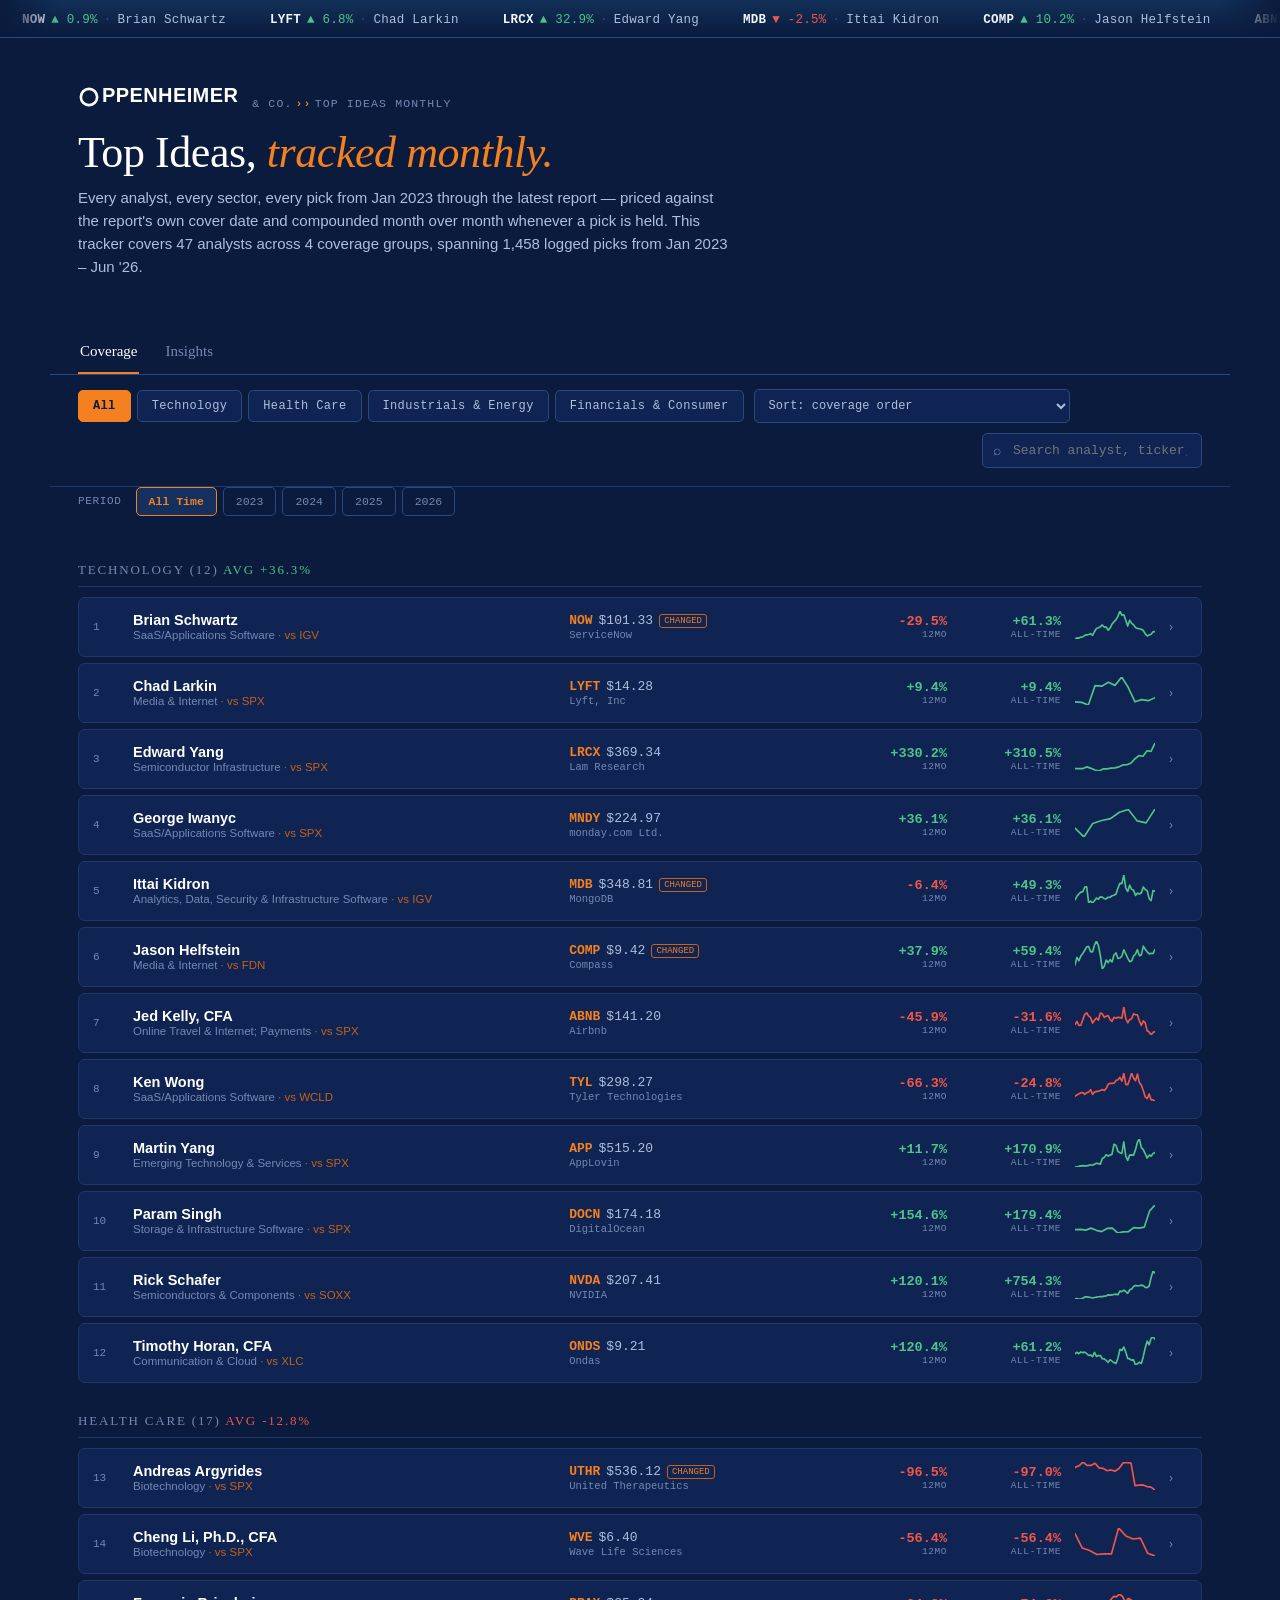
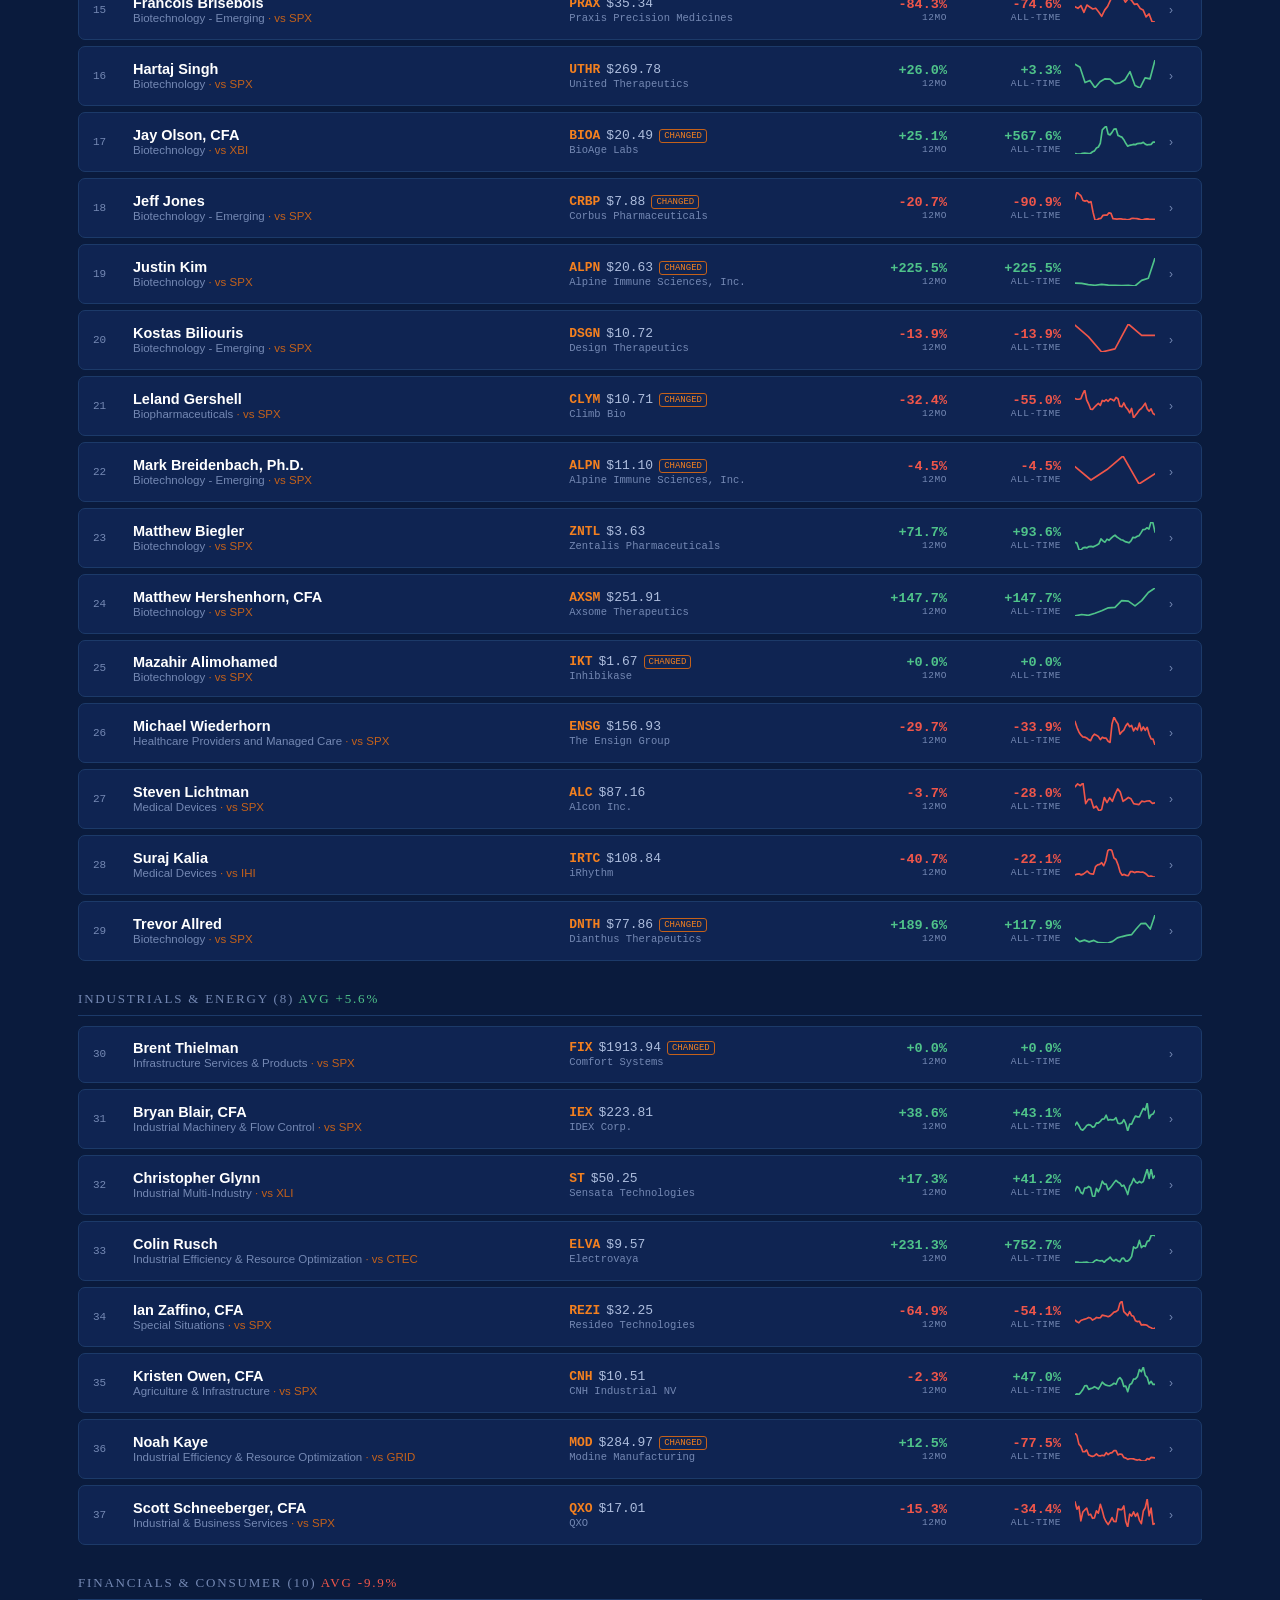
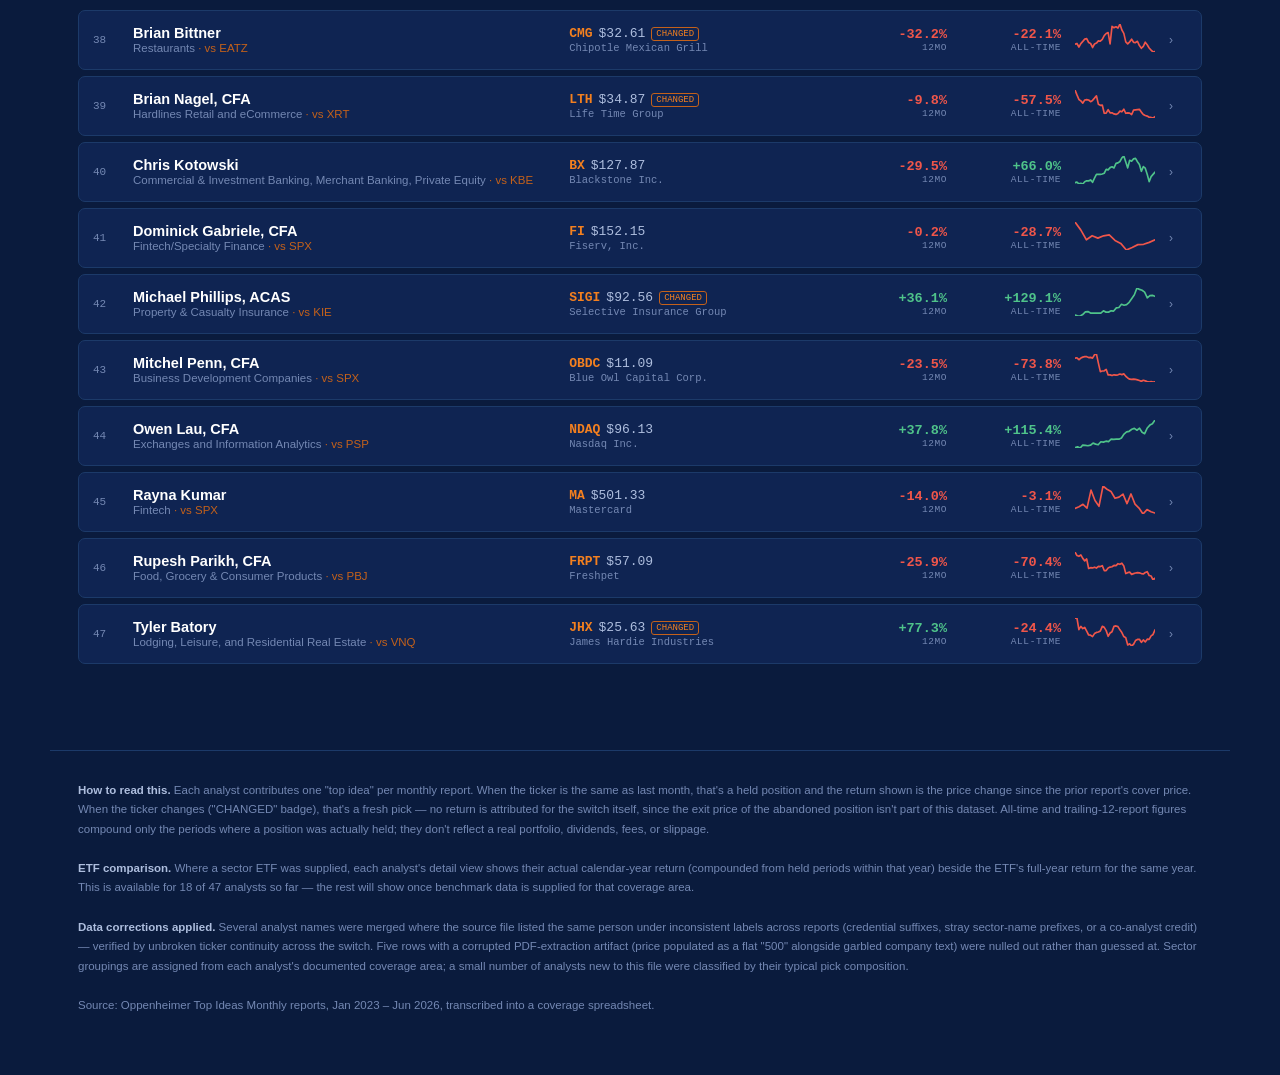
==== commit 226f0a7f: "Add files via upload" ====
--- a/oppenheimer-top-ideas-tracker/index.html
+++ b/oppenheimer-top-ideas-tracker/index.html
@@ -61,7 +61,7 @@
   Source: Oppenheimer Top Ideas Monthly reports, Jan 2023 – Jun 2026, transcribed into a coverage spreadsheet.
 </footer>
 
-<script id="raw-data" type="application/json">[{"analyst":"Brian Schwartz","sector_group":"TECHNOLOGY","sector_label":"SaaS/Applications Software","history":[{"report_key":"2023-01","report_label":"Jan-Feb 2023","date":"2023-01-13","ticker":"WDAY","company":"Workday, Inc.","price":167.15,"price_target":null,"return":null,"new_pick":true},{"report_key":"2023-02","report_label":"Feb-Mar 2023","date":"2023-02-21","ticker":"WDAY","company":"Workday, Inc.","price":181.92,"price_target":null,"return":0.0884,"new_pick":false},{"report_key":"2023-03","report_label":"Mar-Apr 2023","date":"2023-03-13","ticker":"WDAY","company":"Workday, Inc.","price":181.25,"price_target":null,"return":-0.0037,"new_pick":false},{"report_key":"2023-04","report_label":"Apr-May 2023","date":"2023-04-14","ticker":"WDAY","company":"Workday, Inc.","price":194.04,"price_target":null,"return":0.0706,"new_pick":false},{"report_key":"2023-05","report_label":"May-Jun 2023","date":"2023-05-24","ticker":"WDAY","company":"Workday, Inc.","price":196.19,"price_target":null,"return":0.0111,"new_pick":false},{"report_key":"2023-06","report_label":"Jun-Jul 2023","date":"2023-06-14","ticker":"WDAY","company":"Workday, Inc.","price":217.31,"price_target":null,"return":0.1077,"new_pick":false},{"report_key":"2023-07","report_label":"Jul-Aug 2023","date":"2023-07-14","ticker":"WDAY","company":"Workday, Inc.","price":223.91,"price_target":null,"return":0.0304,"new_pick":false},{"report_key":"2023-08","report_label":"Aug-Sep 2023","date":"2023-08-23","ticker":"NOW","company":"ServiceNow Inc.","price":568.0,"price_target":null,"return":null,"new_pick":true},{"report_key":"2023-09","report_label":"Sep-Oct 2023","date":"2023-09-13","ticker":"NOW","company":"ServiceNow Inc.","price":591.38,"price_target":null,"return":0.0412,"new_pick":false},{"report_key":"2023-10","report_label":"Oct-Nov 2023","date":"2023-10-23","ticker":"NOW","company":"ServiceNow Inc.","price":541.38,"price_target":null,"return":-0.0845,"new_pick":false},{"report_key":"2023-11","report_label":"Nov-Dec 2023","date":"2023-11-28","ticker":"CRM","company":"Salesforce Inc.","price":224.92,"price_target":null,"return":null,"new_pick":true},{"report_key":"2023-12","report_label":"Dec-Jan 2024","date":"2023-12-15","ticker":"CRM","company":"Salesforce Inc.","price":261.6,"price_target":null,"return":0.1631,"new_pick":false},{"report_key":"2024-01","report_label":"Jan-Feb 2024","date":"2024-01-16","ticker":"CRM","company":"Salesforce Inc.","price":269.19,"price_target":null,"return":0.029,"new_pick":false},{"report_key":"2024-02","report_label":"Feb-Mar 2024","date":"2024-02-13","ticker":"CRM","company":"Salesforce Inc.","price":281.15,"price_target":null,"return":0.0444,"new_pick":false},{"report_key":"2024-03","report_label":"Mar-Apr 2024","date":"2024-03-18","ticker":"CRM","company":"Salesforce Inc.","price":300.51,"price_target":null,"return":0.0689,"new_pick":false},{"report_key":"2024-04","report_label":"Apr-May 2024","date":"2024-04-16","ticker":"CRM","company":"Salesforce Inc.","price":277.41,"price_target":null,"return":-0.0769,"new_pick":false},{"report_key":"2024-05","report_label":"May-Jun 2024","date":"2024-05-14","ticker":"CRM","company":"Salesforce Inc.","price":276.8,"price_target":null,"return":-0.0022,"new_pick":false},{"report_key":"2024-06","report_label":"Jun-Jul 2024","date":"2024-06-21","ticker":"AGYS","company":"Agilysys, Inc.","price":98.44,"price_target":100.0,"return":null,"new_pick":true},{"report_key":"2024-07","report_label":"Jul-Aug 2024","date":"2024-07-19","ticker":"CWAN","company":"Clearw ater Analytics Holdings","price":20.04,"price_target":25.0,"return":null,"new_pick":true},{"report_key":"2024-08","report_label":"Aug-Sep 2024","date":"2024-08-15","ticker":"CWAN","company":"Clearw ater Analytics Holdings","price":23.57,"price_target":25.0,"return":0.1761,"new_pick":false},{"report_key":"2024-09","report_label":"Sep-Oct 2024","date":"2024-09-23","ticker":"CWAN","company":"Clearw ater Analytics Holdings","price":25.66,"price_target":25.0,"return":0.0887,"new_pick":false},{"report_key":"2024-10","report_label":"Oct-Nov 2024","date":"2024-10-18","ticker":"CWAN","company":"Clearw ater Analytics Holdings","price":27.4,"price_target":31.0,"return":0.0678,"new_pick":false},{"report_key":"2024-11","report_label":"Nov-Dec 2024","date":"2024-11-15","ticker":"AGYS","company":"Agilysys, Inc.","price":121.19,"price_target":135.0,"return":null,"new_pick":true},{"report_key":"2024-12","report_label":"Dec-Jan 2025","date":"2024-12-16","ticker":"CRM","company":"Salesforce Inc.","price":357.23,"price_target":415.0,"return":null,"new_pick":true},{"report_key":"2025-01","report_label":"Jan-Feb 2025","date":"2025-01-15","ticker":"CRM","company":"Salesforce Inc.","price":321.16,"price_target":415.0,"return":-0.101,"new_pick":false},{"report_key":"2025-02","report_label":"Feb-Mar 2025","date":"2025-02-14","ticker":"AGYS","company":"Agilysys, Inc.","price":87.28,"price_target":135.0,"return":null,"new_pick":true},{"report_key":"2025-03","report_label":"Mar-Apr 2025","date":"2025-03-14","ticker":"FRSH","company":"Freshworks Inc.","price":14.88,"price_target":24.0,"return":null,"new_pick":true},{"report_key":"2025-04","report_label":"Apr-May 2025","date":"2025-04-21","ticker":"CRM","company":"Salesforce Inc.","price":236.26,"price_target":380.0,"return":null,"new_pick":true},{"report_key":"2025-05","report_label":"May-Jun 2025","date":"2025-05-15","ticker":"CRM","company":"Salesforce Inc.","price":290.76,"price_target":380.0,"return":0.2307,"new_pick":false},{"report_key":"2025-06","report_label":"Jun-Jul 2025","date":"2025-06-16","ticker":"CWAN","company":"Clearw ater Analytics Holdings","price":22.18,"price_target":36.0,"return":null,"new_pick":true},{"report_key":"2025-07","report_label":"Jul-Aug 2025","date":"2025-07-21","ticker":"CWAN","company":"Clearw ater Analytics Holdings","price":21.12,"price_target":36.0,"return":-0.0478,"new_pick":false},{"report_key":"2025-08","report_label":"Aug-Sep 2025","date":"2025-08-12","ticker":"MSFT","company":"Microsoft Corporation","price":529.24,"price_target":630.0,"return":null,"new_pick":true},{"report_key":"2025-09","report_label":"Sep-Oct 2025","date":"2025-09-17","ticker":"MNDY","company":"Monday.com","price":193.49,"price_target":300.0,"return":null,"new_pick":true},{"report_key":"2025-10","report_label":"Oct-Nov 2025","date":"2025-10-22","ticker":"MSFT","company":"Microsoft Corporation","price":520.54,"price_target":630.0,"return":null,"new_pick":true},{"report_key":"2025-11","report_label":"Nov-Dec 2025","date":"2025-11-17","ticker":"MSFT","company":"Microsoft Corporation","price":507.49,"price_target":630.0,"return":-0.0251,"new_pick":false},{"report_key":"2025-12","report_label":"Dec-Jan 2026","date":"2025-12-11","ticker":"CRM","company":"Salesforce Inc.","price":262.35,"price_target":300.0,"return":null,"new_pick":true},{"report_key":"2026-01","report_label":"Jan-Feb 2026","date":"2026-01-20","ticker":"MSFT","company":"Microsoft","price":454.52,"price_target":630.0,"return":null,"new_pick":true},{"report_key":"2026-02","report_label":"Feb-Mar 2026","date":"2026-02-13","ticker":"NOW","company":"ServiceNow","price":107.08,"price_target":175.0,"return":null,"new_pick":true},{"report_key":"2026-03","report_label":"Mar-Apr 2026","date":"2026-03-13","ticker":"ORCL","company":"Oracle","price":155.11,"price_target":210.0,"return":null,"new_pick":true},{"report_key":"2026-04","report_label":"Apr-May 2026","date":"2026-04-14","ticker":"ORCL","company":"Oracle","price":163.0,"price_target":210.0,"return":0.0509,"new_pick":false},{"report_key":"2026-05","report_label":"May-Jun 2026","date":"2026-05-18","ticker":"ORCL","company":"Oracle","price":186.61,"price_target":235.0,"return":0.1448,"new_pick":false},{"report_key":"2026-06","report_label":"Jun-Jul 2026","date":"2026-06-16","ticker":"NOW","company":"ServiceNow","price":101.33,"price_target":130.0,"return":null,"new_pick":true}],"cum":[1.0,1.0884,1.0844,1.1609,1.1738,1.3002,1.3398,1.3398,1.395,1.2771,1.2771,1.4854,1.5285,1.5963,1.7063,1.5751,1.5716,1.5716,1.5716,1.8484,2.0123,2.1488,2.1488,2.1488,1.9318,1.9318,1.9318,1.9318,2.3774,2.3774,2.2638,2.2638,2.2638,2.2638,2.2069,2.2069,2.2069,2.2069,2.2069,2.3193,2.6551,2.6551],"total_return":165.5,"etf":"IGV","etf_label":"Enterprise Software","etf_returns":{"2023":58.47,"2024":23.4,"2025":5.62,"2026":-11.55},"spx_returns":{"2023":26.29,"2024":25.02,"2025":17.88,"2026":10.79},"trailing_return":11.7,"year_returns":{"2023":48.5,"2024":44.7,"2025":2.7,"2026":20.3},"latest_ticker":"NOW","latest_price":101.33,"latest_date":"2026-06-16","num_picks":42},{"analyst":"Chad Larkin","sector_group":"TECHNOLOGY","sector_label":"Media & Internet","history":[{"report_key":"2025-06","report_label":"Jun-Jul 2025","date":"2025-06-16","ticker":"LYFT","company":"Lyft, Inc.","price":14.97,"price_target":17.0,"return":null,"new_pick":true},{"report_key":"2025-07","report_label":"Jul-Aug 2025","date":"2025-07-21","ticker":"LYFT","company":"Lyft, Inc.","price":14.77,"price_target":20.0,"return":-0.0134,"new_pick":false},{"report_key":"2025-08","report_label":"Aug-Sep 2025","date":"2025-08-12","ticker":"LYFT","company":"Lyft, Inc.","price":13.88,"price_target":17.0,"return":-0.0603,"new_pick":false},{"report_key":"2025-09","report_label":"Sep-Oct 2025","date":"2025-09-17","ticker":"LYFT","company":"Lyft","price":20.44,"price_target":24.0,"return":0.4726,"new_pick":false},{"report_key":"2025-10","report_label":"Oct-Nov 2025","date":"2025-10-22","ticker":"LYFT","company":"Lyft, Inc.","price":20.26,"price_target":24.0,"return":-0.0088,"new_pick":false},{"report_key":"2025-11","report_label":"Nov-Dec 2025","date":"2025-11-17","ticker":"LYFT","company":"Lyft, Inc.","price":21.58,"price_target":26.0,"return":0.0652,"new_pick":false},{"report_key":"2025-12","report_label":"Dec-Jan 2026","date":"2025-12-11","ticker":"RKT","company":"Rocket Companies","price":19.36,"price_target":25.0,"return":null,"new_pick":true},{"report_key":"2026-01","report_label":"Jan-Feb 2026","date":"2026-01-20","ticker":"RKT","company":"Rocket Companies","price":22.05,"price_target":25.0,"return":0.1389,"new_pick":false},{"report_key":"2026-02","report_label":"Feb-Mar 2026","date":"2026-02-13","ticker":"RKT","company":"Rocket Companies","price":18.68,"price_target":25.0,"return":-0.1528,"new_pick":false},{"report_key":"2026-03","report_label":"Mar-Apr 2026","date":"2026-03-13","ticker":"LYFT","company":"Lyft, Inc","price":13.07,"price_target":26.0,"return":null,"new_pick":true},{"report_key":"2026-04","report_label":"Apr-May 2026","date":"2026-04-14","ticker":"LYFT","company":"Lyft, Inc","price":13.71,"price_target":26.0,"return":0.049,"new_pick":false},{"report_key":"2026-05","report_label":"May-Jun 2026","date":"2026-05-18","ticker":"LYFT","company":"Lyft, Inc","price":13.37,"price_target":20.0,"return":-0.0248,"new_pick":false},{"report_key":"2026-06","report_label":"Jun-Jul 2026","date":"2026-06-16","ticker":"LYFT","company":"Lyft, Inc","price":14.28,"price_target":20.0,"return":0.0681,"new_pick":false}],"cum":[1.0,0.9866,0.9271,1.3653,1.3532,1.4415,1.4415,1.6417,1.3908,1.3908,1.459,1.4228,1.5197],"total_return":52.0,"etf":null,"etf_label":null,"etf_returns":null,"spx_returns":{"2023":26.29,"2024":25.02,"2025":17.88,"2026":10.79},"trailing_return":52.0,"year_returns":{"2023":null,"2024":null,"2025":44.1,"2026":5.4},"latest_ticker":"LYFT","latest_price":14.28,"latest_date":"2026-06-16","num_picks":13},{"analyst":"Edward Yang","sector_group":"TECHNOLOGY","sector_label":"Semiconductor Infrastructure","history":[{"report_key":"2024-10","report_label":"Oct-Nov 2024","date":"2024-10-18","ticker":"ONTO","company":null,"price":null,"price_target":260.0,"return":null,"new_pick":true},{"report_key":"2024-11","report_label":"Nov-Dec 2024","date":"2024-11-15","ticker":"ONTO","company":null,"price":null,"price_target":275.0,"return":null,"new_pick":false},{"report_key":"2024-12","report_label":"Dec-Jan 2025","date":"2024-12-16","ticker":"ONTO","company":"Onto Innovation Inc.","price":170.55,"price_target":275.0,"return":null,"new_pick":false},{"report_key":"2025-01","report_label":"Jan-Feb 2025","date":"2025-01-15","ticker":"ONTO","company":"Onto Innovation Inc.","price":204.67,"price_target":275.0,"return":0.2001,"new_pick":false},{"report_key":"2025-02","report_label":"Feb-Mar 2025","date":"2025-02-14","ticker":"ONTO","company":"Onto Innovation Inc.","price":176.55,"price_target":275.0,"return":-0.1374,"new_pick":false},{"report_key":"2025-03","report_label":"Mar-Apr 2025","date":"2025-03-14","ticker":"KLAC","company":"KLA Corp.","price":713.0,"price_target":850.0,"return":null,"new_pick":true},{"report_key":"2025-04","report_label":"Apr-May 2025","date":"2025-04-21","ticker":"LRCX","company":"Lam Research Corporation","price":62.39,"price_target":80.0,"return":null,"new_pick":true},{"report_key":"2025-05","report_label":"May-Jun 2025","date":"2025-05-15","ticker":"ONTO","company":"Onto Innovation Inc.","price":98.04,"price_target":130.0,"return":null,"new_pick":true},{"report_key":"2025-06","report_label":"Jun-Jul 2025","date":"2025-06-16","ticker":"LRCX","company":"Lam Research Corporation","price":93.41,"price_target":110.0,"return":null,"new_pick":true},{"report_key":"2025-07","report_label":"Jul-Aug 2025","date":"2025-07-21","ticker":"LRCX","company":"Lam Research Corporation","price":101.74,"price_target":110.0,"return":0.0892,"new_pick":false},{"report_key":"2025-08","report_label":"Aug-Sep 2025","date":"2025-08-12","ticker":"LRCX","company":"Lam Research Corporation","price":105.28,"price_target":120.0,"return":0.0348,"new_pick":false},{"report_key":"2025-09","report_label":"Sep-Oct 2025","date":"2025-09-17","ticker":"LRCX","company":"Lam Research","price":119.21,"price_target":120.0,"return":0.1323,"new_pick":false},{"report_key":"2025-10","report_label":"Oct-Nov 2025","date":"2025-10-22","ticker":"ONTO","company":"Onto Innovation Inc.","price":125.48,"price_target":180.0,"return":null,"new_pick":true},{"report_key":"2025-11","report_label":"Nov-Dec 2025","date":"2025-11-17","ticker":"LRCX","company":"Lam Research Corporation","price":147.46,"price_target":200.0,"return":null,"new_pick":true},{"report_key":"2025-12","report_label":"Dec-Jan 2026","date":"2025-12-11","ticker":"LRCX","company":"Lam Research Corporation","price":168.71,"price_target":200.0,"return":0.1441,"new_pick":false},{"report_key":"2026-01","report_label":"Jan-Feb 2026","date":"2026-01-20","ticker":"Q","company":"Qnity Electronics","price":95.13,"price_target":100.0,"return":null,"new_pick":true},{"report_key":"2026-02","report_label":"Feb-Mar 2026","date":"2026-02-13","ticker":"KLAC","company":"KLA Corp","price":1464.13,"price_target":1800.0,"return":null,"new_pick":true},{"report_key":"2026-03","report_label":"Mar-Apr 2026","date":"2026-03-13","ticker":"KLAC","company":"KLA Corp","price":1418.64,"price_target":1900.0,"return":-0.0311,"new_pick":false},{"report_key":"2026-04","report_label":"Apr-May 2026","date":"2026-04-14","ticker":"KLAC","company":"KLA Corp","price":1795.91,"price_target":1900.0,"return":0.2659,"new_pick":false},{"report_key":"2026-05","report_label":"May-Jun 2026","date":"2026-05-18","ticker":"LRCX","company":"Lam Research","price":277.96,"price_target":330.0,"return":null,"new_pick":true},{"report_key":"2026-06","report_label":"Jun-Jul 2026","date":"2026-06-16","ticker":"LRCX","company":"Lam Research","price":369.34,"price_target":400.0,"return":0.3288,"new_pick":false}],"cum":[1.0,1.0,1.0,1.2001,1.0352,1.0352,1.0352,1.0352,1.0352,1.1275,1.1668,1.3212,1.3212,1.3212,1.5115,1.5115,1.5115,1.4645,1.8539,1.8539,2.4635],"total_return":146.4,"etf":null,"etf_label":null,"etf_returns":null,"spx_returns":{"2023":26.29,"2024":25.02,"2025":17.88,"2026":10.79},"trailing_return":138.0,"year_returns":{"2023":null,"2024":null,"2025":51.2,"2026":63.0},"latest_ticker":"LRCX","latest_price":369.34,"latest_date":"2026-06-16","num_picks":21},{"analyst":"George Iwanyc","sector_group":"TECHNOLOGY","sector_label":"SaaS/Applications Software","history":[{"report_key":"2023-09","report_label":"Sep-Oct 2023","date":"2023-09-13","ticker":"MNDY","company":"monday.com Ltd.","price":165.36,"price_target":null,"return":null,"new_pick":true},{"report_key":"2023-10","report_label":"Oct-Nov 2023","date":"2023-10-23","ticker":"MNDY","company":"monday.com Ltd.","price":137.77,"price_target":null,"return":-0.1668,"new_pick":false},{"report_key":"2023-11","report_label":"Nov-Dec 2023","date":"2023-11-28","ticker":"MNDY","company":"monday.com Ltd.","price":179.85,"price_target":null,"return":0.3054,"new_pick":false},{"report_key":"2023-12","report_label":"Dec-Jan 2024","date":"2023-12-15","ticker":"MNDY","company":"monday.com Ltd.","price":189.07,"price_target":null,"return":0.0513,"new_pick":false},{"report_key":"2024-01","report_label":"Jan-Feb 2024","date":"2024-01-16","ticker":"MNDY","company":"monday.com Ltd.","price":195.19,"price_target":null,"return":0.0324,"new_pick":false},{"report_key":"2024-02","report_label":"Feb-Mar 2024","date":"2024-02-13","ticker":"MNDY","company":"monday.com Ltd.","price":215.11,"price_target":null,"return":0.1021,"new_pick":false},{"report_key":"2024-03","report_label":"Mar-Apr 2024","date":"2024-03-18","ticker":"MNDY","company":"monday.com Ltd.","price":223.22,"price_target":null,"return":0.0377,"new_pick":false},{"report_key":"2024-04","report_label":"Apr-May 2024","date":"2024-04-16","ticker":"MNDY","company":"monday.com Ltd.","price":187.92,"price_target":null,"return":-0.1581,"new_pick":false},{"report_key":"2024-05","report_label":"May-Jun 2024","date":"2024-05-14","ticker":"MNDY","company":"monday.com Ltd.","price":181.86,"price_target":null,"return":-0.0322,"new_pick":false},{"report_key":"2024-06","report_label":"Jun-Jul 2024","date":"2024-06-21","ticker":"MNDY","company":"monday.com Ltd.","price":224.97,"price_target":250.0,"return":0.2371,"new_pick":false}],"cum":[1.0,0.8332,1.0877,1.1435,1.1805,1.301,1.3501,1.1366,1.1,1.3609],"total_return":36.1,"etf":null,"etf_label":null,"etf_returns":null,"spx_returns":{"2023":26.29,"2024":25.02,"2025":17.88,"2026":10.79},"trailing_return":36.1,"year_returns":{"2023":14.3,"2024":19.0,"2025":null,"2026":null},"latest_ticker":"MNDY","latest_price":224.97,"latest_date":"2024-06-21","num_picks":10},{"analyst":"Ittai Kidron","sector_group":"TECHNOLOGY","sector_label":"Analytics, Data, Security & Infrastructure Software","history":[{"report_key":"2023-01","report_label":"Jan-Feb 2023","date":"2023-01-13","ticker":"PANW","company":"Palo Alto Networks Inc.","price":138.86,"price_target":null,"return":null,"new_pick":true},{"report_key":"2023-02","report_label":"Feb-Mar 2023","date":"2023-02-21","ticker":"PANW","company":"Palo Alto Networks Inc.","price":166.89,"price_target":null,"return":0.2019,"new_pick":false},{"report_key":"2023-03","report_label":"Mar-Apr 2023","date":"2023-03-13","ticker":"PANW","company":"Palo Alto Networks Inc.","price":185.9,"price_target":null,"return":0.1139,"new_pick":false},{"report_key":"2023-04","report_label":"Apr-May 2023","date":"2023-04-14","ticker":"PANW","company":"Palo Alto Networks Inc.","price":199.44,"price_target":null,"return":0.0728,"new_pick":false},{"report_key":"2023-05","report_label":"May-Jun 2023","date":"2023-05-24","ticker":"PANW","company":"Palo Alto Networks Inc.","price":204.31,"price_target":null,"return":0.0244,"new_pick":false},{"report_key":"2023-06","report_label":"Jun-Jul 2023","date":"2023-06-14","ticker":"PANW","company":"Palo Alto Networks Inc.","price":238.56,"price_target":null,"return":0.1676,"new_pick":false},{"report_key":"2023-07","report_label":"Jul-Aug 2023","date":"2023-07-14","ticker":"PANW","company":"Palo Alto Networks Inc.","price":241.26,"price_target":null,"return":0.0113,"new_pick":false},{"report_key":"2023-08","report_label":"Aug-Sep 2023","date":"2023-08-23","ticker":"TEAM","company":"Atlassian Corporation Plc","price":191.69,"price_target":null,"return":null,"new_pick":true},{"report_key":"2023-09","report_label":"Sep-Oct 2023","date":"2023-09-13","ticker":"TEAM","company":"Atlassian Corporation Plc","price":208.89,"price_target":null,"return":0.0897,"new_pick":false},{"report_key":"2023-10","report_label":"Oct-Nov 2023","date":"2023-10-23","ticker":"SNOW","company":"Snow flake Inc.","price":148.59,"price_target":null,"return":null,"new_pick":true},{"report_key":"2023-11","report_label":"Nov-Dec 2023","date":"2023-11-28","ticker":"SNOW","company":"Snow flake Inc.","price":171.55,"price_target":null,"return":0.1545,"new_pick":false},{"report_key":"2023-12","report_label":"Dec-Jan 2024","date":"2023-12-15","ticker":"SNOW","company":"Snow flake Inc.","price":199.01,"price_target":null,"return":0.1601,"new_pick":false},{"report_key":"2024-01","report_label":"Jan-Feb 2024","date":"2024-01-16","ticker":"CRWD","company":"Crow dStrike Holdings, Inc.","price":286.29,"price_target":null,"return":null,"new_pick":true},{"report_key":"2024-02","report_label":"Feb-Mar 2024","date":"2024-02-13","ticker":"CYBR","company":"CyberArk Softw are Ltd.","price":263.9,"price_target":null,"return":null,"new_pick":true},{"report_key":"2024-03","report_label":"Mar-Apr 2024","date":"2024-03-18","ticker":"CYBR","company":"CyberArk Softw are Ltd.","price":260.92,"price_target":null,"return":-0.0113,"new_pick":false},{"report_key":"2024-04","report_label":"Apr-May 2024","date":"2024-04-16","ticker":"CYBR","company":"CyberArk Softw are Ltd.","price":239.97,"price_target":null,"return":-0.0803,"new_pick":false},{"report_key":"2024-05","report_label":"May-Jun 2024","date":"2024-05-14","ticker":"CYBR","company":"CyberArk Softw are Ltd.","price":238.3,"price_target":null,"return":-0.007,"new_pick":false},{"report_key":"2024-06","report_label":"Jun-Jul 2024","date":"2024-06-21","ticker":"CYBR","company":"CyberArk Softw are Ltd.","price":258.0,"price_target":310.0,"return":0.0827,"new_pick":false},{"report_key":"2024-07","report_label":"Jul-Aug 2024","date":"2024-07-19","ticker":"CYBR","company":"CyberArk Softw are Ltd.","price":259.63,"price_target":310.0,"return":0.0063,"new_pick":false},{"report_key":"2024-08","report_label":"Aug-Sep 2024","date":"2024-08-15","ticker":"CYBR","company":"CyberArk Softw are Ltd.","price":276.4,"price_target":310.0,"return":0.0646,"new_pick":false},{"report_key":"2024-09","report_label":"Sep-Oct 2024","date":"2024-09-23","ticker":"CYBR","company":"CyberArk Softw are Ltd.","price":284.19,"price_target":310.0,"return":0.0282,"new_pick":false},{"report_key":"2024-10","report_label":"Oct-Nov 2024","date":"2024-10-18","ticker":"TEAM","company":"Atlassian Corporation Plc","price":191.7,"price_target":230.0,"return":null,"new_pick":true},{"report_key":"2024-11","report_label":"Nov-Dec 2024","date":"2024-11-15","ticker":"TEAM","company":"Atlassian Corporation Plc","price":240.04,"price_target":270.0,"return":0.2522,"new_pick":false},{"report_key":"2024-12","report_label":"Dec-Jan 2025","date":"2024-12-16","ticker":"OKTA","company":"Okta, Inc.","price":84.76,"price_target":125.0,"return":null,"new_pick":true},{"report_key":"2025-01","report_label":"Jan-Feb 2025","date":"2025-01-15","ticker":"TEAM","company":"Atlassian Corporation Plc","price":250.03,"price_target":300.0,"return":null,"new_pick":true},{"report_key":"2025-02","report_label":"Feb-Mar 2025","date":"2025-02-14","ticker":"TEAM","company":"Atlassian Corporation Plc","price":313.1,"price_target":380.0,"return":0.2522,"new_pick":false},{"report_key":"2025-03","report_label":"Mar-Apr 2025","date":"2025-03-14","ticker":"S","company":"SentinelOne","price":18.51,"price_target":32.0,"return":null,"new_pick":true},{"report_key":"2025-04","report_label":"Apr-May 2025","date":"2025-04-21","ticker":"S","company":"SentinelOne","price":16.17,"price_target":28.0,"return":-0.1264,"new_pick":false},{"report_key":"2025-05","report_label":"May-Jun 2025","date":"2025-05-15","ticker":"S","company":"SentinelOne","price":20.12,"price_target":28.0,"return":0.2443,"new_pick":false},{"report_key":"2025-06","report_label":"Jun-Jul 2025","date":"2025-06-16","ticker":"TEAM","company":"Atlassian Corporation Plc","price":200.32,"price_target":300.0,"return":null,"new_pick":true},{"report_key":"2025-07","report_label":"Jul-Aug 2025","date":"2025-07-21","ticker":"TEAM","company":"Atlassian Corporation Plc","price":194.36,"price_target":275.0,"return":-0.0298,"new_pick":false},{"report_key":"2025-08","report_label":"Aug-Sep 2025","date":"2025-08-12","ticker":"TEAM","company":"Atlassian Corporation Plc","price":158.0,"price_target":275.0,"return":-0.1871,"new_pick":false},{"report_key":"2025-09","report_label":"Sep-Oct 2025","date":"2025-09-17","ticker":"TEAM","company":"Atlassian","price":173.87,"price_target":275.0,"return":0.1004,"new_pick":false},{"report_key":"2025-10","report_label":"Oct-Nov 2025","date":"2025-10-22","ticker":"MDB","company":"MongoDB, Inc.","price":325.1,"price_target":385.0,"return":null,"new_pick":true},{"report_key":"2025-11","report_label":"Nov-Dec 2025","date":"2025-11-17","ticker":"MDB","company":"MongoDB, Inc.","price":339.6,"price_target":385.0,"return":0.0446,"new_pick":false},{"report_key":"2025-12","report_label":"Dec-Jan 2026","date":"2025-12-11","ticker":"MDB","company":"MongoDB, Inc.","price":420.39,"price_target":450.0,"return":0.2379,"new_pick":false},{"report_key":"2026-01","report_label":"Jan-Feb 2026","date":"2026-01-20","ticker":"MDB","company":"MongoDB","price":384.82,"price_target":490.0,"return":-0.0846,"new_pick":false},{"report_key":"2026-02","report_label":"Feb-Mar 2026","date":"2026-02-13","ticker":"MDB","company":"MongoDB","price":368.4,"price_target":425.0,"return":-0.0427,"new_pick":false},{"report_key":"2026-03","report_label":"Mar-Apr 2026","date":"2026-03-13","ticker":"MDB","company":"MongoDB","price":260.5,"price_target":375.0,"return":-0.2929,"new_pick":false},{"report_key":"2026-04","report_label":"Apr-May 2026","date":"2026-04-14","ticker":"TWLO","company":"Twilio","price":124.0,"price_target":170.0,"return":null,"new_pick":true},{"report_key":"2026-05","report_label":"May-Jun 2026","date":"2026-05-18","ticker":"TWLO","company":"Twilio","price":197.68,"price_target":235.0,"return":0.5942,"new_pick":false},{"report_key":"2026-06","report_label":"Jun-Jul 2026","date":"2026-06-16","ticker":"MDB","company":"MongoDB","price":348.81,"price_target":410.0,"return":null,"new_pick":true}],"cum":[1.0,1.2019,1.3388,1.4363,1.4713,1.7179,1.7373,1.7373,1.8931,1.8931,2.1856,2.5356,2.5356,2.5356,2.5069,2.3056,2.2895,2.4788,2.4944,2.6556,2.7304,2.7304,3.4191,3.4191,3.4191,4.2813,4.2813,3.7402,4.6539,4.6539,4.5152,3.6704,4.0389,4.0389,4.2191,5.2228,4.7809,4.5768,3.2363,3.2363,5.1592,5.1592],"total_return":415.9,"etf":"IGV","etf_label":"Data Analytics","etf_returns":{"2023":58.47,"2024":23.4,"2025":5.62,"2026":-11.55},"spx_returns":{"2023":26.29,"2024":25.02,"2025":17.88,"2026":10.79},"trailing_return":10.9,"year_returns":{"2023":153.6,"2024":34.8,"2025":52.8,"2026":-1.2},"latest_ticker":"MDB","latest_price":348.81,"latest_date":"2026-06-16","num_picks":42},{"analyst":"Jason Helfstein","sector_group":"TECHNOLOGY","sector_label":"Media & Internet","history":[{"report_key":"2023-01","report_label":"Jan-Feb 2023","date":"2023-01-13","ticker":"ROKU","company":"Roku, Inc.","price":50.82,"price_target":null,"return":null,"new_pick":true},{"report_key":"2023-02","report_label":"Feb-Mar 2023","date":"2023-02-21","ticker":"UBER","company":"Uber Technologies, Inc.","price":34.2,"price_target":null,"return":null,"new_pick":true},{"report_key":"2023-03","report_label":"Mar-Apr 2023","date":"2023-03-13","ticker":"NFLX","company":"Netflix, Inc.","price":293.51,"price_target":null,"return":null,"new_pick":true},{"report_key":"2023-04","report_label":"Apr-May 2023","date":"2023-04-14","ticker":"NFLX","company":"Netflix, Inc.","price":338.63,"price_target":null,"return":0.1537,"new_pick":false},{"report_key":"2023-05","report_label":"May-Jun 2023","date":"2023-05-24","ticker":"UBER","company":"Uber Technologies, Inc.","price":37.96,"price_target":null,"return":null,"new_pick":true},{"report_key":"2023-06","report_label":"Jun-Jul 2023","date":"2023-06-14","ticker":"UBER","company":"Uber Technologies, Inc.","price":41.27,"price_target":null,"return":0.0872,"new_pick":false},{"report_key":"2023-07","report_label":"Jul-Aug 2023","date":"2023-07-14","ticker":"UBER","company":"Uber Technologies, Inc.","price":44.75,"price_target":null,"return":0.0843,"new_pick":false},{"report_key":"2023-08","report_label":"Aug-Sep 2023","date":"2023-08-23","ticker":"ETSY","company":"Etsy, Inc.","price":73.08,"price_target":null,"return":null,"new_pick":true},{"report_key":"2023-09","report_label":"Sep-Oct 2023","date":"2023-09-13","ticker":"ETSY","company":"Etsy, Inc.","price":64.56,"price_target":null,"return":-0.1166,"new_pick":false},{"report_key":"2023-10","report_label":"Oct-Nov 2023","date":"2023-10-23","ticker":"ETSY","company":"Etsy, Inc.","price":64.15,"price_target":null,"return":-0.0064,"new_pick":false},{"report_key":"2023-11","report_label":"Nov-Dec 2023","date":"2023-11-28","ticker":"PERI","company":"Perion Network","price":28.87,"price_target":null,"return":null,"new_pick":true},{"report_key":"2023-12","report_label":"Dec-Jan 2024","date":"2023-12-15","ticker":"PERI","company":"Perion Network","price":31.56,"price_target":null,"return":0.0932,"new_pick":false},{"report_key":"2024-01","report_label":"Jan-Feb 2024","date":"2024-01-16","ticker":"PERI","company":"Perion Network","price":28.68,"price_target":null,"return":-0.0913,"new_pick":false},{"report_key":"2024-02","report_label":"Feb-Mar 2024","date":"2024-02-13","ticker":"IAS","company":"Integral Ad Science Inc.","price":15.71,"price_target":null,"return":null,"new_pick":true},{"report_key":"2024-03","report_label":"Mar-Apr 2024","date":"2024-03-18","ticker":"COMP","company":"Compass Inc.","price":3.06,"price_target":null,"return":null,"new_pick":true},{"report_key":"2024-04","report_label":"Apr-May 2024","date":"2024-04-16","ticker":"COMP","company":"Compass Inc.","price":3.45,"price_target":null,"return":0.1275,"new_pick":false},{"report_key":"2024-05","report_label":"May-Jun 2024","date":"2024-05-14","ticker":"CART","company":"Maplebear Inc. (Instacart)","price":34.3,"price_target":null,"return":null,"new_pick":true},{"report_key":"2024-06","report_label":"Jun-Jul 2024","date":"2024-06-21","ticker":"CART","company":"Maplebear Inc. (Instacart)","price":31.51,"price_target":48.0,"return":-0.0813,"new_pick":false},{"report_key":"2024-07","report_label":"Jul-Aug 2024","date":"2024-07-19","ticker":"CART","company":"Maplebear Inc. (Instacart)","price":35.0,"price_target":48.0,"return":0.1108,"new_pick":false},{"report_key":"2024-08","report_label":"Aug-Sep 2024","date":"2024-08-15","ticker":"CART","company":"Maplebear Inc. (Instacart)","price":32.35,"price_target":48.0,"return":-0.0757,"new_pick":false},{"report_key":"2024-09","report_label":"Sep-Oct 2024","date":"2024-09-23","ticker":"UBER","company":"Uber Technologies, Inc.","price":74.71,"price_target":90.0,"return":null,"new_pick":true},{"report_key":"2024-10","report_label":"Oct-Nov 2024","date":"2024-10-18","ticker":"PINS","company":"Pinterest","price":33.18,"price_target":45.0,"return":null,"new_pick":true},{"report_key":"2024-11","report_label":"Nov-Dec 2024","date":"2024-11-15","ticker":"CART","company":"Maplebear Inc. (Instacart)","price":42.0,"price_target":60.0,"return":null,"new_pick":true},{"report_key":"2024-12","report_label":"Dec-Jan 2025","date":"2024-12-16","ticker":"CART","company":"Maplebear Inc. (Instacart)","price":42.58,"price_target":60.0,"return":0.0138,"new_pick":false},{"report_key":"2025-01","report_label":"Jan-Feb 2025","date":"2025-01-15","ticker":"UBER","company":"Uber Technologies, Inc.","price":67.02,"price_target":85.0,"return":null,"new_pick":true},{"report_key":"2025-02","report_label":"Feb-Mar 2025","date":"2025-02-14","ticker":"UBER","company":"Uber Technologies, Inc.","price":79.42,"price_target":100.0,"return":0.185,"new_pick":false},{"report_key":"2025-03","report_label":"Mar-Apr 2025","date":"2025-03-14","ticker":"TTD","company":"The Trade Desk, Inc.","price":53.94,"price_target":115.0,"return":null,"new_pick":true},{"report_key":"2025-04","report_label":"Apr-May 2025","date":"2025-04-21","ticker":"COMP","company":"Compass Inc.","price":6.86,"price_target":13.0,"return":null,"new_pick":true},{"report_key":"2025-05","report_label":"May-Jun 2025","date":"2025-05-15","ticker":"COMP","company":"Compass Inc.","price":6.11,"price_target":12.0,"return":-0.1093,"new_pick":false},{"report_key":"2025-06","report_label":"Jun-Jul 2025","date":"2025-06-16","ticker":"RDDT","company":"Reddit Inc.","price":126.2,"price_target":150.0,"return":null,"new_pick":true},{"report_key":"2025-07","report_label":"Jul-Aug 2025","date":"2025-07-21","ticker":"GOOG","company":"Alphabet Inc.","price":191.15,"price_target":220.0,"return":null,"new_pick":true},{"report_key":"2025-08","report_label":"Aug-Sep 2025","date":"2025-08-12","ticker":"COMP","company":"Compass Inc.","price":8.47,"price_target":11.0,"return":null,"new_pick":true},{"report_key":"2025-09","report_label":"Sep-Oct 2025","date":"2025-09-17","ticker":"CART","company":"Maplebear","price":46.38,"price_target":65.0,"return":null,"new_pick":true},{"report_key":"2025-10","report_label":"Oct-Nov 2025","date":"2025-10-22","ticker":"CART","company":"Maplebear Inc. (Instacart)","price":39.47,"price_target":65.0,"return":-0.149,"new_pick":false},{"report_key":"2025-11","report_label":"Nov-Dec 2025","date":"2025-11-17","ticker":"RDDT","company":"Reddit Inc.","price":187.55,"price_target":300.0,"return":null,"new_pick":true},{"report_key":"2025-12","report_label":"Dec-Jan 2026","date":"2025-12-11","ticker":"NFLX","company":"Netflix, Inc.","price":94.09,"price_target":145.0,"return":null,"new_pick":true},{"report_key":"2026-01","report_label":"Jan-Feb 2026","date":"2026-01-20","ticker":"CART","company":"Maplebear, Inc.","price":38.55,"price_target":65.0,"return":null,"new_pick":true},{"report_key":"2026-02","report_label":"Feb-Mar 2026","date":"2026-02-13","ticker":"RDDT","company":"Reddit","price":139.65,"price_target":250.0,"return":null,"new_pick":true},{"report_key":"2026-03","report_label":"Mar-Apr 2026","date":"2026-03-13","ticker":"DASH","company":"DoorDash","price":161.36,"price_target":235.0,"return":null,"new_pick":true},{"report_key":"2026-04","report_label":"Apr-May 2026","date":"2026-04-14","ticker":"DASH","company":"DoorDash","price":163.55,"price_target":235.0,"return":0.0136,"new_pick":false},{"report_key":"2026-05","report_label":"May-Jun 2026","date":"2026-05-18","ticker":"RDDT","company":"Reddit","price":159.11,"price_target":225.0,"return":null,"new_pick":true},{"report_key":"2026-06","report_label":"Jun-Jul 2026","date":"2026-06-16","ticker":"COMP","company":"Compass","price":9.42,"price_target":15.0,"return":null,"new_pick":true}],"cum":[1.0,1.0,1.0,1.1537,1.1537,1.2543,1.36,1.36,1.2015,1.1938,1.1938,1.305,1.1859,1.1859,1.1859,1.3371,1.3371,1.2284,1.3645,1.2612,1.2612,1.2612,1.2612,1.2786,1.2786,1.5151,1.5151,1.5151,1.3495,1.3495,1.3495,1.3495,1.3495,1.1484,1.1484,1.1484,1.1484,1.1484,1.1484,1.1641,1.1641,1.1641],"total_return":16.4,"etf":"FDN","etf_label":"Media/Internet","etf_returns":{"2023":51.44,"2024":30.52,"2025":10.59,"2026":-0.76},"spx_returns":{"2023":26.29,"2024":25.02,"2025":17.88,"2026":10.79},"trailing_return":-13.7,"year_returns":{"2023":30.5,"2024":-2.0,"2025":-10.2,"2026":1.4},"latest_ticker":"COMP","latest_price":9.42,"latest_date":"2026-06-16","num_picks":42},{"analyst":"Jed Kelly, CFA","sector_group":"TECHNOLOGY","sector_label":"Online Travel & Internet; Payments","history":[{"report_key":"2023-01","report_label":"Jan-Feb 2023","date":"2023-01-13","ticker":"GENI","company":"Genius Sports Limited","price":4.39,"price_target":null,"return":null,"new_pick":true},{"report_key":"2023-02","report_label":"Feb-Mar 2023","date":"2023-02-21","ticker":"GENI","company":"Genius Sports Limited","price":5.03,"price_target":null,"return":0.1458,"new_pick":false},{"report_key":"2023-03","report_label":"Mar-Apr 2023","date":"2023-03-13","ticker":"CARG","company":"CarGurus, Inc.","price":17.05,"price_target":null,"return":null,"new_pick":true},{"report_key":"2023-04","report_label":"Apr-May 2023","date":"2023-04-14","ticker":"DKNG","company":"DraftKings, Inc.","price":19.16,"price_target":null,"return":null,"new_pick":true},{"report_key":"2023-05","report_label":"May-Jun 2023","date":"2023-05-24","ticker":"CARG","company":"CarGurus, Inc.","price":18.74,"price_target":null,"return":null,"new_pick":true},{"report_key":"2023-06","report_label":"Jun-Jul 2023","date":"2023-06-14","ticker":"CARG","company":"CarGurus, Inc.","price":22.26,"price_target":null,"return":0.1878,"new_pick":false},{"report_key":"2023-07","report_label":"Jul-Aug 2023","date":"2023-07-14","ticker":"DKNG","company":"DraftKings, Inc.","price":30.55,"price_target":null,"return":null,"new_pick":true},{"report_key":"2023-08","report_label":"Aug-Sep 2023","date":"2023-08-23","ticker":"GENI","company":"Genius Sports Limited","price":6.38,"price_target":null,"return":null,"new_pick":true},{"report_key":"2023-09","report_label":"Sep-Oct 2023","date":"2023-09-13","ticker":"GENI","company":"Genius Sports Limited","price":6.04,"price_target":null,"return":-0.0533,"new_pick":false},{"report_key":"2023-10","report_label":"Oct-Nov 2023","date":"2023-10-23","ticker":"GENI","company":"Genius Sports Limited","price":4.91,"price_target":null,"return":-0.1871,"new_pick":false},{"report_key":"2023-11","report_label":"Nov-Dec 2023","date":"2023-11-28","ticker":"GENI","company":"Genius Sports Limited","price":5.51,"price_target":null,"return":0.1222,"new_pick":false},{"report_key":"2023-12","report_label":"Dec-Jan 2024","date":"2023-12-15","ticker":"GENI","company":"Genius Sports Limited","price":5.95,"price_target":null,"return":0.0799,"new_pick":false},{"report_key":"2024-01","report_label":"Jan-Feb 2024","date":"2024-01-16","ticker":"DKNG","company":"DraftKings, Inc.","price":33.66,"price_target":null,"return":null,"new_pick":true},{"report_key":"2024-02","report_label":"Feb-Mar 2024","date":"2024-02-13","ticker":"EXPE","company":"Expedia Group","price":134.84,"price_target":null,"return":null,"new_pick":true},{"report_key":"2024-03","report_label":"Mar-Apr 2024","date":"2024-03-18","ticker":"GENI","company":"Genius Sports Limited","price":5.73,"price_target":null,"return":null,"new_pick":true},{"report_key":"2024-04","report_label":"Apr-May 2024","date":"2024-04-16","ticker":"GENI","company":"Genius Sports Limited","price":5.12,"price_target":null,"return":-0.1065,"new_pick":false},{"report_key":"2024-05","report_label":"May-Jun 2024","date":"2024-05-14","ticker":"GENI","company":"Genius Sports Limited","price":5.3,"price_target":null,"return":0.0352,"new_pick":false},{"report_key":"2024-06","report_label":"Jun-Jul 2024","date":"2024-06-21","ticker":"DKNG","company":"DraftKings, Inc.","price":41.99,"price_target":60.0,"return":null,"new_pick":true},{"report_key":"2024-07","report_label":"Jul-Aug 2024","date":"2024-07-19","ticker":"DKNG","company":"DraftKings, Inc.","price":36.93,"price_target":58.0,"return":-0.1205,"new_pick":false},{"report_key":"2024-08","report_label":"Aug-Sep 2024","date":"2024-08-15","ticker":"DKNG","company":"DraftKings, Inc.","price":34.14,"price_target":55.0,"return":-0.0755,"new_pick":false},{"report_key":"2024-09","report_label":"Sep-Oct 2024","date":"2024-09-23","ticker":"DKNG","company":"DraftKings, Inc.","price":39.63,"price_target":55.0,"return":0.1608,"new_pick":false},{"report_key":"2024-10","report_label":"Oct-Nov 2024","date":"2024-10-18","ticker":"DKNG","company":"DraftKings, Inc.","price":38.46,"price_target":55.0,"return":-0.0295,"new_pick":false},{"report_key":"2024-11","report_label":"Nov-Dec 2024","date":"2024-11-15","ticker":"DKNG","company":"DraftKings, Inc.","price":39.84,"price_target":55.0,"return":0.0359,"new_pick":false},{"report_key":"2024-12","report_label":"Dec-Jan 2025","date":"2024-12-16","ticker":"DKNG","company":"DraftKings, Inc.","price":39.24,"price_target":55.0,"return":-0.0151,"new_pick":false},{"report_key":"2025-01","report_label":"Jan-Feb 2025","date":"2025-01-15","ticker":"DKNG","company":"DraftKings, Inc.","price":38.72,"price_target":55.0,"return":-0.0133,"new_pick":false},{"report_key":"2025-02","report_label":"Feb-Mar 2025","date":"2025-02-14","ticker":"DKNG","company":"DraftKings, Inc.","price":53.49,"price_target":68.0,"return":0.3815,"new_pick":false},{"report_key":"2025-03","report_label":"Mar-Apr 2025","date":"2025-03-14","ticker":"DKNG","company":"DraftKings, Inc.","price":37.87,"price_target":68.0,"return":-0.292,"new_pick":false},{"report_key":"2025-04","report_label":"Apr-May 2025","date":"2025-04-21","ticker":"DKNG","company":"DraftKings, Inc.","price":32.44,"price_target":60.0,"return":-0.1434,"new_pick":false},{"report_key":"2025-05","report_label":"May-Jun 2025","date":"2025-05-15","ticker":"DKNG","company":"DraftKings, Inc.","price":36.61,"price_target":60.0,"return":0.1285,"new_pick":false},{"report_key":"2025-06","report_label":"Jun-Jul 2025","date":"2025-06-16","ticker":"DKNG","company":"DraftKings, Inc.","price":37.86,"price_target":60.0,"return":0.0341,"new_pick":false},{"report_key":"2025-07","report_label":"Jul-Aug 2025","date":"2025-07-21","ticker":"DKNG","company":"DraftKings, Inc.","price":44.47,"price_target":60.0,"return":0.1746,"new_pick":false},{"report_key":"2025-08","report_label":"Aug-Sep 2025","date":"2025-08-12","ticker":"DKNG","company":"DraftKings, Inc.","price":43.1,"price_target":60.0,"return":-0.0308,"new_pick":false},{"report_key":"2025-09","report_label":"Sep-Oct 2025","date":"2025-09-17","ticker":"DKNG","company":"DraftKings","price":42.83,"price_target":60.0,"return":-0.0063,"new_pick":false},{"report_key":"2025-10","report_label":"Oct-Nov 2025","date":"2025-10-22","ticker":"DKNG","company":"DraftKings, Inc.","price":34.7,"price_target":55.0,"return":-0.1898,"new_pick":false},{"report_key":"2025-11","report_label":"Nov-Dec 2025","date":"2025-11-17","ticker":"DKNG","company":"DraftKings, Inc.","price":28.82,"price_target":50.0,"return":-0.1695,"new_pick":false},{"report_key":"2025-12","report_label":"Dec-Jan 2026","date":"2025-12-11","ticker":"DKNG","company":"DraftKings, Inc.","price":34.89,"price_target":50.0,"return":0.2106,"new_pick":false},{"report_key":"2026-01","report_label":"Jan-Feb 2026","date":"2026-01-20","ticker":"DKNG","company":"DraftKings","price":32.25,"price_target":50.0,"return":-0.0757,"new_pick":false},{"report_key":"2026-02","report_label":"Feb-Mar 2026","date":"2026-02-13","ticker":"GENI","company":"Genius Sports","price":5.79,"price_target":12.0,"return":null,"new_pick":true},{"report_key":"2026-03","report_label":"Mar-Apr 2026","date":"2026-03-13","ticker":"GENI","company":"Genius Sports","price":5.33,"price_target":11.0,"return":-0.0794,"new_pick":false},{"report_key":"2026-04","report_label":"Apr-May 2026","date":"2026-04-14","ticker":"GENI","company":"Genius Sports","price":4.27,"price_target":11.0,"return":-0.1989,"new_pick":false},{"report_key":"2026-05","report_label":"May-Jun 2026","date":"2026-05-18","ticker":"ABNB","company":"Airbnb","price":134.3,"price_target":180.0,"return":null,"new_pick":true},{"report_key":"2026-06","report_label":"Jun-Jul 2026","date":"2026-06-16","ticker":"ABNB","company":"Airbnb","price":141.2,"price_target":180.0,"return":0.0514,"new_pick":false}],"cum":[1.0,1.1458,1.1458,1.1458,1.1458,1.361,1.361,1.361,1.2884,1.0474,1.1754,1.2693,1.2693,1.2693,1.2693,1.1341,1.174,1.174,1.0325,0.9546,1.1081,1.0754,1.114,1.0972,1.0826,1.4956,1.0589,0.907,1.0236,1.0585,1.2433,1.205,1.1974,0.9702,0.8057,0.9754,0.9016,0.9016,0.83,0.6649,0.6649,0.6991],"total_return":-30.1,"etf":null,"etf_label":null,"etf_returns":null,"spx_returns":{"2023":26.29,"2024":25.02,"2025":17.88,"2026":10.79},"trailing_return":-34.0,"year_returns":{"2023":26.9,"2024":-13.6,"2025":-11.1,"2026":-28.3},"latest_ticker":"ABNB","latest_price":141.2,"latest_date":"2026-06-16","num_picks":42},{"analyst":"Ken Wong","sector_group":"TECHNOLOGY","sector_label":"SaaS/Applications Software","history":[{"report_key":"2023-01","report_label":"Jan-Feb 2023","date":"2023-01-13","ticker":"SHOP","company":"Shopify Inc.","price":38.89,"price_target":null,"return":null,"new_pick":true},{"report_key":"2023-02","report_label":"Feb-Mar 2023","date":"2023-02-21","ticker":"WIX","company":"Wix.com Ltd","price":80.87,"price_target":null,"return":null,"new_pick":true},{"report_key":"2023-03","report_label":"Mar-Apr 2023","date":"2023-03-13","ticker":"WIX","company":"Wix.com Ltd","price":86.11,"price_target":null,"return":0.0648,"new_pick":false},{"report_key":"2023-04","report_label":"Apr-May 2023","date":"2023-04-14","ticker":"GWRE","company":"Guidewire Software Inc.","price":77.95,"price_target":null,"return":null,"new_pick":true},{"report_key":"2023-05","report_label":"May-Jun 2023","date":"2023-05-24","ticker":"GWRE","company":"Guidew ire Softw are Inc.","price":79.17,"price_target":null,"return":0.0157,"new_pick":false},{"report_key":"2023-06","report_label":"Jun-Jul 2023","date":"2023-06-14","ticker":"GWRE","company":"Guidew ire Softw are Inc.","price":72.56,"price_target":null,"return":-0.0835,"new_pick":false},{"report_key":"2023-07","report_label":"Jul-Aug 2023","date":"2023-07-14","ticker":"GWRE","company":"Guidew ire Softw are Inc.","price":78.87,"price_target":null,"return":0.087,"new_pick":false},{"report_key":"2023-08","report_label":"Aug-Sep 2023","date":"2023-08-23","ticker":"SHOP","company":"Shopify Inc.","price":56.73,"price_target":null,"return":null,"new_pick":true},{"report_key":"2023-09","report_label":"Sep-Oct 2023","date":"2023-09-13","ticker":"SHOP","company":"Shopify Inc.","price":62.62,"price_target":null,"return":0.1038,"new_pick":false},{"report_key":"2023-10","report_label":"Oct-Nov 2023","date":"2023-10-23","ticker":"GWRE","company":"Guidew ire Softw are Inc.","price":87.29,"price_target":null,"return":null,"new_pick":true},{"report_key":"2023-11","report_label":"Nov-Dec 2023","date":"2023-11-28","ticker":"GWRE","company":"Guidew ire Softw are Inc.","price":97.33,"price_target":null,"return":0.115,"new_pick":false},{"report_key":"2023-12","report_label":"Dec-Jan 2024","date":"2023-12-15","ticker":"PTC","company":"PTC Inc.","price":171.07,"price_target":null,"return":null,"new_pick":true},{"report_key":"2024-01","report_label":"Jan-Feb 2024","date":"2024-01-16","ticker":"PTC","company":"PTC Inc.","price":171.59,"price_target":null,"return":0.003,"new_pick":false},{"report_key":"2024-02","report_label":"Feb-Mar 2024","date":"2024-02-13","ticker":"PTC","company":"PTC Inc.","price":177.81,"price_target":null,"return":0.0362,"new_pick":false},{"report_key":"2024-03","report_label":"Mar-Apr 2024","date":"2024-03-18","ticker":"GWRE","company":"Guidew ire Softw are Inc.","price":113.54,"price_target":null,"return":null,"new_pick":true},{"report_key":"2024-04","report_label":"Apr-May 2024","date":"2024-04-16","ticker":"GWRE","company":"Guidew ire Softw are Inc.","price":109.31,"price_target":null,"return":-0.0373,"new_pick":false},{"report_key":"2024-05","report_label":"May-Jun 2024","date":"2024-05-14","ticker":"GWRE","company":"Guidew ire Softw are Inc.","price":119.09,"price_target":null,"return":0.0895,"new_pick":false},{"report_key":"2024-06","report_label":"Jun-Jul 2024","date":"2024-06-21","ticker":"GWRE","company":"Guidew ire Softw are Inc.","price":137.3,"price_target":140.0,"return":0.1529,"new_pick":false},{"report_key":"2024-07","report_label":"Jul-Aug 2024","date":"2024-07-19","ticker":"WIX","company":"Wix.com Ltd","price":163.3,"price_target":200.0,"return":null,"new_pick":true},{"report_key":"2024-08","report_label":"Aug-Sep 2024","date":"2024-08-15","ticker":"WIX","company":"Wix.com Ltd","price":163.05,"price_target":200.0,"return":-0.0015,"new_pick":false},{"report_key":"2024-09","report_label":"Sep-Oct 2024","date":"2024-09-23","ticker":"GWRE","company":"Guidew ire Softw are Inc.","price":173.97,"price_target":185.0,"return":null,"new_pick":true},{"report_key":"2024-10","report_label":"Oct-Nov 2024","date":"2024-10-18","ticker":"GWRE","company":"Guidew ire Softw are Inc.","price":189.09,"price_target":200.0,"return":0.0869,"new_pick":false},{"report_key":"2024-11","report_label":"Nov-Dec 2024","date":"2024-11-15","ticker":"SHOP","company":"Shopify Inc.","price":108.49,"price_target":130.0,"return":null,"new_pick":true},{"report_key":"2024-12","report_label":"Dec-Jan 2025","date":"2024-12-16","ticker":"SHOP","company":"Shopify Inc.","price":115.94,"price_target":130.0,"return":0.0687,"new_pick":false},{"report_key":"2025-01","report_label":"Jan-Feb 2025","date":"2025-01-15","ticker":"SHOP","company":"Shopify Inc.","price":104.24,"price_target":130.0,"return":-0.1009,"new_pick":false},{"report_key":"2025-02","report_label":"Feb-Mar 2025","date":"2025-02-14","ticker":"SHOP","company":"Shopify Inc.","price":128.35,"price_target":150.0,"return":0.2313,"new_pick":false},{"report_key":"2025-03","report_label":"Mar-Apr 2025","date":"2025-03-14","ticker":"GWRE","company":"Guidew ire Softw are Inc.","price":185.84,"price_target":230.0,"return":null,"new_pick":true},{"report_key":"2025-04","report_label":"Apr-May 2025","date":"2025-04-21","ticker":"GWRE","company":"Guidew ire Softw are Inc.","price":183.24,"price_target":230.0,"return":-0.014,"new_pick":false},{"report_key":"2025-05","report_label":"May-Jun 2025","date":"2025-05-15","ticker":"GWRE","company":"Guidew ire Softw are Inc.","price":215.17,"price_target":230.0,"return":0.1743,"new_pick":false},{"report_key":"2025-06","report_label":"Jun-Jul 2025","date":"2025-06-16","ticker":"GWRE","company":"Guidew ire Softw are Inc.","price":253.6,"price_target":275.0,"return":0.1786,"new_pick":false},{"report_key":"2025-07","report_label":"Jul-Aug 2025","date":"2025-07-21","ticker":"GWRE","company":"Guidew ire Softw are Inc.","price":222.52,"price_target":275.0,"return":-0.1226,"new_pick":false},{"report_key":"2025-08","report_label":"Aug-Sep 2025","date":"2025-08-12","ticker":"GWRE","company":"Guidew ire Softw are Inc.","price":207.87,"price_target":275.0,"return":-0.0658,"new_pick":false},{"report_key":"2025-09","report_label":"Sep-Oct 2025","date":"2025-09-17","ticker":"WIX","company":"Wix.com Ltd.","price":170.87,"price_target":220.0,"return":null,"new_pick":true},{"report_key":"2025-10","report_label":"Oct-Nov 2025","date":"2025-10-22","ticker":"WIX","company":"Wix.com Ltd","price":135.58,"price_target":220.0,"return":-0.2065,"new_pick":false},{"report_key":"2025-11","report_label":"Nov-Dec 2025","date":"2025-11-17","ticker":"WIX","company":"Wix.com Ltd","price":124.22,"price_target":220.0,"return":-0.0838,"new_pick":false},{"report_key":"2025-12","report_label":"Dec-Jan 2026","date":"2025-12-11","ticker":"WIX","company":"Wix.com Ltd","price":102.71,"price_target":160.0,"return":-0.1732,"new_pick":false},{"report_key":"2026-01","report_label":"Jan-Feb 2026","date":"2026-01-20","ticker":"WIX","company":"Wix.com Ltd","price":76.24,"price_target":160.0,"return":-0.2577,"new_pick":false},{"report_key":"2026-02","report_label":"Feb-Mar 2026","date":"2026-02-13","ticker":"WIX","company":"Wix.com Ltd","price":69.23,"price_target":130.0,"return":-0.0919,"new_pick":false},{"report_key":"2026-03","report_label":"Mar-Apr 2026","date":"2026-03-13","ticker":"WIX","company":"Wix.com Ltd","price":88.09,"price_target":130.0,"return":0.2724,"new_pick":false},{"report_key":"2026-04","report_label":"Apr-May 2026","date":"2026-04-14","ticker":"TYL","company":"Tyler Technologies","price":322.31,"price_target":450.0,"return":null,"new_pick":true},{"report_key":"2026-05","report_label":"May-Jun 2026","date":"2026-05-18","ticker":"TYL","company":"Tyler Technologies","price":320.79,"price_target":450.0,"return":-0.0047,"new_pick":false},{"report_key":"2026-06","report_label":"Jun-Jul 2026","date":"2026-06-16","ticker":"TYL","company":"Tyler Technologies","price":298.27,"price_target":450.0,"return":-0.0702,"new_pick":false}],"cum":[1.0,1.0,1.0648,1.0648,1.0815,0.9912,1.0774,1.0774,1.1893,1.1893,1.3261,1.3261,1.33,1.3782,1.3782,1.3268,1.4455,1.6665,1.6665,1.664,1.664,1.8086,1.8086,1.9329,1.7379,2.1398,2.1398,2.1099,2.4776,2.9201,2.5621,2.3935,2.3935,1.8993,1.7401,1.4387,1.068,0.9698,1.234,1.234,1.2282,1.142],"total_return":14.2,"etf":"WCLD","etf_label":"SaaS / Cloud Software","etf_returns":{"2023":39.59,"2024":7.25,"2025":-6.62,"2026":-4.24},"spx_returns":{"2023":26.29,"2024":25.02,"2025":17.88,"2026":10.79},"trailing_return":-60.9,"year_returns":{"2023":32.6,"2024":45.8,"2025":-25.6,"2026":-20.6},"latest_ticker":"TYL","latest_price":298.27,"latest_date":"2026-06-16","num_picks":42},{"analyst":"Martin Yang","sector_group":"TECHNOLOGY","sector_label":"Emerging Technology & Services","history":[{"report_key":"2023-01","report_label":"Jan-Feb 2023","date":"2023-01-13","ticker":"OLED","company":"Universal Display Corp.","price":128.58,"price_target":null,"return":null,"new_pick":true},{"report_key":"2023-02","report_label":"Feb-Mar 2023","date":"2023-02-21","ticker":"OLED","company":"Universal Display Corp.","price":126.87,"price_target":null,"return":-0.0133,"new_pick":false},{"report_key":"2023-03","report_label":"Mar-Apr 2023","date":"2023-03-13","ticker":"OLED","company":"Universal Display Corp.","price":136.96,"price_target":null,"return":0.0795,"new_pick":false},{"report_key":"2023-04","report_label":"Apr-May 2023","date":"2023-04-14","ticker":"OLED","company":"Universal Display Corp.","price":145.51,"price_target":null,"return":0.0624,"new_pick":false},{"report_key":"2023-05","report_label":"May-Jun 2023","date":"2023-05-24","ticker":"OLED","company":"Universal Display Corp.","price":145.93,"price_target":null,"return":0.0029,"new_pick":false},{"report_key":"2023-06","report_label":"Jun-Jul 2023","date":"2023-06-14","ticker":"OLED","company":"Universal Display Corp.","price":145.36,"price_target":null,"return":-0.0039,"new_pick":false},{"report_key":"2023-07","report_label":"Jul-Aug 2023","date":"2023-07-14","ticker":"OLED","company":"Universal Display Corp.","price":144.25,"price_target":null,"return":-0.0076,"new_pick":false},{"report_key":"2023-08","report_label":"Aug-Sep 2023","date":"2023-08-23","ticker":"OLED","company":"Universal Display Corp.","price":152.03,"price_target":null,"return":0.0539,"new_pick":false},{"report_key":"2023-09","report_label":"Sep-Oct 2023","date":"2023-09-13","ticker":"OLED","company":"Universal Display Corp.","price":162.19,"price_target":null,"return":0.0668,"new_pick":false},{"report_key":"2023-10","report_label":"Oct-Nov 2023","date":"2023-10-23","ticker":"OLED","company":"Universal Display Corp.","price":152.85,"price_target":null,"return":-0.0576,"new_pick":false},{"report_key":"2023-11","report_label":"Nov-Dec 2023","date":"2023-11-28","ticker":"OLED","company":"Universal Display Corp.","price":169.18,"price_target":null,"return":0.1068,"new_pick":false},{"report_key":"2023-12","report_label":"Dec-Jan 2024","date":"2023-12-15","ticker":"OLED","company":"Universal Display Corp.","price":185.13,"price_target":null,"return":0.0943,"new_pick":false},{"report_key":"2024-01","report_label":"Jan-Feb 2024","date":"2024-01-16","ticker":"OLED","company":"Universal Display Corp.","price":178.66,"price_target":null,"return":-0.0349,"new_pick":false},{"report_key":"2024-02","report_label":"Feb-Mar 2024","date":"2024-02-13","ticker":"APP","company":"AppLovin Corp.","price":45.83,"price_target":null,"return":null,"new_pick":true},{"report_key":"2024-03","report_label":"Mar-Apr 2024","date":"2024-03-18","ticker":"APP","company":"AppLovin Corp.","price":68.15,"price_target":null,"return":0.487,"new_pick":false},{"report_key":"2024-04","report_label":"Apr-May 2024","date":"2024-04-16","ticker":"APP","company":"AppLovin Corp.","price":72.32,"price_target":null,"return":0.0612,"new_pick":false},{"report_key":"2024-05","report_label":"May-Jun 2024","date":"2024-05-14","ticker":"APP","company":"AppLovin Corp.","price":83.44,"price_target":null,"return":0.1538,"new_pick":false},{"report_key":"2024-06","report_label":"Jun-Jul 2024","date":"2024-06-21","ticker":"APP","company":"AppLovin Corp.","price":78.58,"price_target":97.0,"return":-0.0582,"new_pick":false},{"report_key":"2024-07","report_label":"Jul-Aug 2024","date":"2024-07-19","ticker":"APP","company":"AppLovin Corp.","price":81.8,"price_target":97.0,"return":0.041,"new_pick":false},{"report_key":"2024-08","report_label":"Aug-Sep 2024","date":"2024-08-15","ticker":"APP","company":"AppLovin Corp.","price":85.58,"price_target":105.0,"return":0.0462,"new_pick":false},{"report_key":"2024-09","report_label":"Sep-Oct 2024","date":"2024-09-23","ticker":"OLED","company":"Universal Display Corp.","price":212.93,"price_target":240.0,"return":null,"new_pick":true},{"report_key":"2024-10","report_label":"Oct-Nov 2024","date":"2024-10-18","ticker":"OLED","company":"Universal Display Corp.","price":204.23,"price_target":240.0,"return":-0.0409,"new_pick":false},{"report_key":"2024-11","report_label":"Nov-Dec 2024","date":"2024-11-15","ticker":"OLED","company":"Universal Display Corp.","price":164.03,"price_target":220.0,"return":-0.1968,"new_pick":false},{"report_key":"2024-12","report_label":"Dec-Jan 2025","date":"2024-12-16","ticker":"APP","company":"AppLovin Corp.","price":343.96,"price_target":480.0,"return":null,"new_pick":true},{"report_key":"2025-01","report_label":"Jan-Feb 2025","date":"2025-01-15","ticker":"APP","company":"AppLovin Corp.","price":335.03,"price_target":480.0,"return":-0.026,"new_pick":false},{"report_key":"2025-02","report_label":"Feb-Mar 2025","date":"2025-02-14","ticker":"APP","company":"AppLovin Corp.","price":510.13,"price_target":560.0,"return":0.5226,"new_pick":false},{"report_key":"2025-03","report_label":"Mar-Apr 2025","date":"2025-03-14","ticker":"APP","company":"AppLovin Corp.","price":292.89,"price_target":560.0,"return":-0.4259,"new_pick":false},{"report_key":"2025-04","report_label":"Apr-May 2025","date":"2025-04-21","ticker":"RBLX","company":"Roblox Corporation","price":59.91,"price_target":70.0,"return":null,"new_pick":true},{"report_key":"2025-05","report_label":"May-Jun 2025","date":"2025-05-15","ticker":"APP","company":"AppLovin Corp.","price":366.61,"price_target":500.0,"return":null,"new_pick":true},{"report_key":"2025-06","report_label":"Jun-Jul 2025","date":"2025-06-16","ticker":"APP","company":"AppLovin Corp.","price":370.68,"price_target":500.0,"return":0.0111,"new_pick":false},{"report_key":"2025-07","report_label":"Jul-Aug 2025","date":"2025-07-21","ticker":"APP","company":"AppLovin Corp.","price":366.17,"price_target":500.0,"return":-0.0122,"new_pick":false},{"report_key":"2025-08","report_label":"Aug-Sep 2025","date":"2025-08-12","ticker":"APP","company":"AppLovin Corp.","price":467.0,"price_target":500.0,"return":0.2754,"new_pick":false},{"report_key":"2025-09","report_label":"Sep-Oct 2025","date":"2025-09-17","ticker":"OLED","company":"Universal Display","price":134.16,"price_target":200.0,"return":null,"new_pick":true},{"report_key":"2025-10","report_label":"Oct-Nov 2025","date":"2025-10-22","ticker":"OLED","company":"Universal Display Corp.","price":145.97,"price_target":200.0,"return":0.088,"new_pick":false},{"report_key":"2025-11","report_label":"Nov-Dec 2025","date":"2025-11-17","ticker":"RBLX","company":"Roblox Corporation","price":101.27,"price_target":150.0,"return":null,"new_pick":true},{"report_key":"2025-12","report_label":"Dec-Jan 2026","date":"2025-12-11","ticker":"RBLX","company":"Roblox Corporation","price":94.34,"price_target":150.0,"return":-0.0684,"new_pick":false},{"report_key":"2026-01","report_label":"Jan-Feb 2026","date":"2026-01-20","ticker":"RBLX","company":"Roblox Corporation","price":78.84,"price_target":150.0,"return":-0.1643,"new_pick":false},{"report_key":"2026-02","report_label":"Feb-Mar 2026","date":"2026-02-13","ticker":"APP","company":"AppLovin","price":390.55,"price_target":740.0,"return":null,"new_pick":true},{"report_key":"2026-03","report_label":"Mar-Apr 2026","date":"2026-03-13","ticker":"APP","company":"AppLovin","price":458.67,"price_target":660.0,"return":0.1744,"new_pick":false},{"report_key":"2026-04","report_label":"Apr-May 2026","date":"2026-04-14","ticker":"APP","company":"AppLovin","price":433.51,"price_target":660.0,"return":-0.0549,"new_pick":false},{"report_key":"2026-05","report_label":"May-Jun 2026","date":"2026-05-18","ticker":"APP","company":"AppLovin","price":492.38,"price_target":660.0,"return":0.1358,"new_pick":false},{"report_key":"2026-06","report_label":"Jun-Jul 2026","date":"2026-06-16","ticker":"APP","company":"AppLovin","price":515.2,"price_target":660.0,"return":0.0463,"new_pick":false}],"cum":[1.0,0.9867,1.0651,1.1316,1.1349,1.1305,1.1219,1.1823,1.2613,1.1887,1.3156,1.4397,1.3894,1.3894,2.0661,2.1925,2.5297,2.3825,2.4802,2.5948,2.5948,2.4887,1.9989,1.9989,1.9469,2.9644,1.7019,1.7019,1.7019,1.7207,1.6997,2.1679,2.1679,2.3586,2.3586,2.1973,1.8363,1.8363,2.1565,2.0381,2.3149,2.4221],"total_return":142.2,"etf":null,"etf_label":null,"etf_returns":null,"spx_returns":{"2023":26.29,"2024":25.02,"2025":17.88,"2026":10.79},"trailing_return":40.8,"year_returns":{"2023":44.0,"2024":38.8,"2025":9.9,"2026":10.2},"latest_ticker":"APP","latest_price":515.2,"latest_date":"2026-06-16","num_picks":42},{"analyst":"Param Singh","sector_group":"TECHNOLOGY","sector_label":"Storage & Infrastructure Software","history":[{"report_key":"2024-11","report_label":"Nov-Dec 2024","date":"2024-11-15","ticker":"CVLT","company":"Commvault Systems, Inc.","price":168.53,"price_target":200.0,"return":null,"new_pick":true},{"report_key":"2024-12","report_label":"Dec-Jan 2025","date":"2024-12-16","ticker":"CVLT","company":"Commvault Systems, Inc.","price":170.84,"price_target":200.0,"return":0.0137,"new_pick":false},{"report_key":"2025-01","report_label":"Jan-Feb 2025","date":"2025-01-15","ticker":"CVLT","company":"Commvault Systems, Inc.","price":161.42,"price_target":200.0,"return":-0.0551,"new_pick":false},{"report_key":"2025-02","report_label":"Feb-Mar 2025","date":"2025-02-14","ticker":"CVLT","company":"Commvault Systems, Inc.","price":184.91,"price_target":200.0,"return":0.1455,"new_pick":false},{"report_key":"2025-03","report_label":"Mar-Apr 2025","date":"2025-03-14","ticker":"CVLT","company":"Commvault Systems, Inc.","price":159.17,"price_target":200.0,"return":-0.1392,"new_pick":false},{"report_key":"2025-04","report_label":"Apr-May 2025","date":"2025-04-21","ticker":"CVLT","company":"Commvault Systems, Inc.","price":143.05,"price_target":200.0,"return":-0.1013,"new_pick":false},{"report_key":"2025-05","report_label":"May-Jun 2025","date":"2025-05-15","ticker":"CVLT","company":"Commvault Systems, Inc.","price":182.04,"price_target":200.0,"return":0.2726,"new_pick":false},{"report_key":"2025-06","report_label":"Jun-Jul 2025","date":"2025-06-16","ticker":"CVLT","company":"Commvault Systems, Inc.","price":187.54,"price_target":200.0,"return":0.0302,"new_pick":false},{"report_key":"2025-11","report_label":"Nov-Dec 2025","date":"2025-11-17","ticker":"DOCN","company":"DigitalOcean, Inc.","price":44.55,"price_target":60.0,"return":null,"new_pick":true},{"report_key":"2025-12","report_label":"Dec-Jan 2026","date":"2025-12-11","ticker":"DOCN","company":"DigitalOcean, Inc.","price":49.17,"price_target":60.0,"return":0.1037,"new_pick":false},{"report_key":"2026-01","report_label":"Jan-Feb 2026","date":"2026-01-20","ticker":"DOCN","company":"DigitalOcean","price":50.03,"price_target":60.0,"return":0.0175,"new_pick":false},{"report_key":"2026-02","report_label":"Feb-Mar 2026","date":"2026-02-13","ticker":"AKAM","company":"Akamai Technologies","price":111.76,"price_target":115.0,"return":null,"new_pick":true},{"report_key":"2026-03","report_label":"Mar-Apr 2026","date":"2026-03-13","ticker":"DOCN","company":"DigitalOcean","price":68.63,"price_target":85.0,"return":null,"new_pick":true},{"report_key":"2026-04","report_label":"Apr-May 2026","date":"2026-04-14","ticker":"DOCN","company":"DigitalOcean","price":73.45,"price_target":100.0,"return":0.0702,"new_pick":false},{"report_key":"2026-05","report_label":"May-Jun 2026","date":"2026-05-18","ticker":"DOCN","company":"DigitalOcean","price":147.43,"price_target":190.0,"return":1.0072,"new_pick":false},{"report_key":"2026-06","report_label":"Jun-Jul 2026","date":"2026-06-16","ticker":"DOCN","company":"DigitalOcean","price":174.18,"price_target":190.0,"return":0.1814,"new_pick":false}],"cum":[1.0,1.0137,0.9578,1.0972,0.9445,0.8488,1.0802,1.1128,1.1128,1.2282,1.2497,1.2497,1.2497,1.3374,2.6845,3.1715],"total_return":217.1,"etf":null,"etf_label":null,"etf_returns":null,"spx_returns":{"2023":26.29,"2024":25.02,"2025":17.88,"2026":10.79},"trailing_return":189.0,"year_returns":{"2023":null,"2024":1.4,"2025":21.2,"2026":158.2},"latest_ticker":"DOCN","latest_price":174.18,"latest_date":"2026-06-16","num_picks":16},{"analyst":"Rick Schafer","sector_group":"TECHNOLOGY","sector_label":"Semiconductors & Components","history":[{"report_key":"2023-01","report_label":"Jan-Feb 2023","date":"2023-01-13","ticker":"MRVL","company":"Marvell Technology Group","price":40.67,"price_target":null,"return":null,"new_pick":true},{"report_key":"2023-02","report_label":"Feb-Mar 2023","date":"2023-02-21","ticker":"MRVL","company":"Marvell Technology Group","price":42.6,"price_target":null,"return":0.0475,"new_pick":false},{"report_key":"2023-03","report_label":"Mar-Apr 2023","date":"2023-03-13","ticker":"MRVL","company":"Marvell Technology Group","price":37.99,"price_target":null,"return":-0.1082,"new_pick":false},{"report_key":"2023-04","report_label":"Apr-May 2023","date":"2023-04-14","ticker":"MRVL","company":"Marvell Technology Group","price":40.29,"price_target":null,"return":0.0605,"new_pick":false},{"report_key":"2023-05","report_label":"May-Jun 2023","date":"2023-05-24","ticker":"MRVL","company":"Marvell Technology Group","price":45.98,"price_target":null,"return":0.1412,"new_pick":false},{"report_key":"2023-06","report_label":"Jun-Jul 2023","date":"2023-06-14","ticker":"MRVL","company":"Marvell Technology Group","price":62.96,"price_target":null,"return":0.3693,"new_pick":false},{"report_key":"2023-07","report_label":"Jul-Aug 2023","date":"2023-07-14","ticker":"MRVL","company":"Marvell Technology Group","price":63.45,"price_target":null,"return":0.0078,"new_pick":false},{"report_key":"2023-08","report_label":"Aug-Sep 2023","date":"2023-08-23","ticker":"MRVL","company":"Marvell Technology Group","price":61.5,"price_target":null,"return":-0.0307,"new_pick":false},{"report_key":"2023-09","report_label":"Sep-Oct 2023","date":"2023-09-13","ticker":"MRVL","company":"Marvell Technology Group","price":55.6,"price_target":null,"return":-0.0959,"new_pick":false},{"report_key":"2023-10","report_label":"Oct-Nov 2023","date":"2023-10-23","ticker":"MRVL","company":"Marvell Technology Group","price":49.02,"price_target":null,"return":-0.1183,"new_pick":false},{"report_key":"2023-11","report_label":"Nov-Dec 2023","date":"2023-11-28","ticker":"MRVL","company":"Marvell Technology Group","price":55.58,"price_target":null,"return":0.1338,"new_pick":false},{"report_key":"2023-12","report_label":"Dec-Jan 2024","date":"2023-12-15","ticker":"MRVL","company":"Marvell Technology Group","price":59.59,"price_target":null,"return":0.0721,"new_pick":false},{"report_key":"2024-01","report_label":"Jan-Feb 2024","date":"2024-01-16","ticker":"MRVL","company":"Marvell Technology Group","price":65.52,"price_target":null,"return":0.0995,"new_pick":false},{"report_key":"2024-02","report_label":"Feb-Mar 2024","date":"2024-02-13","ticker":"NXPI","company":"NXP Semiconductors NV","price":232.07,"price_target":null,"return":null,"new_pick":true},{"report_key":"2024-03","report_label":"Mar-Apr 2024","date":"2024-03-18","ticker":"AVGO","company":"Broadcom Ltd.","price":123.72,"price_target":null,"return":null,"new_pick":true},{"report_key":"2024-04","report_label":"Apr-May 2024","date":"2024-04-16","ticker":"AVGO","company":"Broadcom Ltd.","price":132.91,"price_target":null,"return":0.0743,"new_pick":false},{"report_key":"2024-05","report_label":"May-Jun 2024","date":"2024-05-14","ticker":"AVGO","company":"Broadcom Ltd.","price":138.0,"price_target":null,"return":0.0383,"new_pick":false},{"report_key":"2024-06","report_label":"Jun-Jul 2024","date":"2024-06-21","ticker":"AVGO","company":"Broadcom Ltd.","price":165.86,"price_target":200.0,"return":0.2019,"new_pick":false},{"report_key":"2024-07","report_label":"Jul-Aug 2024","date":"2024-07-19","ticker":"AVGO","company":"Broadcom Ltd.","price":157.35,"price_target":200.0,"return":-0.0513,"new_pick":false},{"report_key":"2024-08","report_label":"Aug-Sep 2024","date":"2024-08-15","ticker":"AVGO","company":"Broadcom Ltd.","price":166.13,"price_target":200.0,"return":0.0558,"new_pick":false},{"report_key":"2024-09","report_label":"Sep-Oct 2024","date":"2024-09-23","ticker":"AVGO","company":"Broadcom Ltd.","price":172.94,"price_target":200.0,"return":0.041,"new_pick":false},{"report_key":"2024-10","report_label":"Oct-Nov 2024","date":"2024-10-18","ticker":"AVGO","company":"Broadcom Ltd.","price":179.89,"price_target":200.0,"return":0.0402,"new_pick":false},{"report_key":"2024-11","report_label":"Nov-Dec 2024","date":"2024-11-15","ticker":"AVGO","company":"Broadcom Ltd.","price":164.84,"price_target":200.0,"return":-0.0837,"new_pick":false},{"report_key":"2024-12","report_label":"Dec-Jan 2025","date":"2024-12-16","ticker":"MPWR","company":"Monolithic Pow er Systems","price":628.62,"price_target":900.0,"return":null,"new_pick":true},{"report_key":"2025-01","report_label":"Jan-Feb 2025","date":"2025-01-15","ticker":"MPWR","company":"Monolithic Pow er Systems","price":602.41,"price_target":900.0,"return":-0.0417,"new_pick":false},{"report_key":"2025-02","report_label":"Feb-Mar 2025","date":"2025-02-14","ticker":"MPWR","company":"Monolithic Pow er Systems, Inc.","price":684.93,"price_target":800.0,"return":0.137,"new_pick":false},{"report_key":"2025-03","report_label":"Mar-Apr 2025","date":"2025-03-14","ticker":"MPWR","company":"Monolithic Pow er Systems, Inc.","price":606.06,"price_target":800.0,"return":-0.1152,"new_pick":false},{"report_key":"2025-04","report_label":"Apr-May 2025","date":"2025-04-21","ticker":"MPWR","company":"Monolithic Pow er Systems, Inc.","price":508.19,"price_target":700.0,"return":-0.1615,"new_pick":false},{"report_key":"2025-05","report_label":"May-Jun 2025","date":"2025-05-15","ticker":"NVDA","company":"NVIDIA Corp.","price":134.83,"price_target":175.0,"return":null,"new_pick":true},{"report_key":"2025-06","report_label":"Jun-Jul 2025","date":"2025-06-16","ticker":"NVDA","company":"NVIDIA Corp.","price":144.69,"price_target":175.0,"return":0.0731,"new_pick":false},{"report_key":"2025-07","report_label":"Jul-Aug 2025","date":"2025-07-21","ticker":"NVDA","company":"NVIDIA Corp.","price":171.38,"price_target":200.0,"return":0.1845,"new_pick":false},{"report_key":"2025-08","report_label":"Aug-Sep 2025","date":"2025-08-12","ticker":"NVDA","company":"NVIDIA Corp.","price":183.16,"price_target":200.0,"return":0.0687,"new_pick":false},{"report_key":"2025-09","report_label":"Sep-Oct 2025","date":"2025-09-17","ticker":"NVDA","company":"Nvidia","price":177.75,"price_target":225.0,"return":-0.0295,"new_pick":false},{"report_key":"2025-10","report_label":"Oct-Nov 2025","date":"2025-10-22","ticker":"NVDA","company":"NVIDIA Corp.","price":180.28,"price_target":225.0,"return":0.0142,"new_pick":false},{"report_key":"2025-11","report_label":"Nov-Dec 2025","date":"2025-11-17","ticker":"NVDA","company":"NVIDIA Corp.","price":186.6,"price_target":265.0,"return":0.0351,"new_pick":false},{"report_key":"2025-12","report_label":"Dec-Jan 2026","date":"2025-12-11","ticker":"MRVL","company":"Marvell Technology, Inc.","price":89.43,"price_target":150.0,"return":null,"new_pick":true},{"report_key":"2026-01","report_label":"Jan-Feb 2026","date":"2026-01-20","ticker":"MRVL","company":"Marvell Technology","price":79.8,"price_target":150.0,"return":-0.1077,"new_pick":false},{"report_key":"2026-02","report_label":"Feb-Mar 2026","date":"2026-02-13","ticker":"MRVL","company":"Marvell Technology","price":78.61,"price_target":150.0,"return":-0.0149,"new_pick":false},{"report_key":"2026-03","report_label":"Mar-Apr 2026","date":"2026-03-13","ticker":"MRVL","company":"Marvell Technology","price":87.86,"price_target":150.0,"return":0.1177,"new_pick":false},{"report_key":"2026-04","report_label":"Apr-May 2026","date":"2026-04-14","ticker":"MRVL","company":"Marvell Technology","price":133.83,"price_target":170.0,"return":0.5232,"new_pick":false},{"report_key":"2026-05","report_label":"May-Jun 2026","date":"2026-05-18","ticker":"NVDA","company":"NVIDIA","price":222.32,"price_target":265.0,"return":null,"new_pick":true},{"report_key":"2026-06","report_label":"Jun-Jul 2026","date":"2026-06-16","ticker":"NVDA","company":"NVIDIA","price":207.41,"price_target":265.0,"return":-0.0671,"new_pick":false}],"cum":[1.0,1.0475,0.9342,0.9907,1.1306,1.5481,1.5602,1.5123,1.3672,1.2055,1.3668,1.4653,1.6111,1.6111,1.6111,1.7308,1.7971,2.16,2.0492,2.1635,2.2522,2.3427,2.1467,2.1467,2.0571,2.339,2.0695,1.7353,1.7353,1.8621,2.2057,2.3572,2.2877,2.3202,2.4016,2.4016,2.143,2.111,2.3595,3.594,3.594,3.3528],"total_return":235.3,"etf":"SOXX","etf_label":"Semiconductors","etf_returns":{"2023":66.9,"2024":12.97,"2025":40.71,"2026":88.4},"spx_returns":{"2023":26.29,"2024":25.02,"2025":17.88,"2026":10.79},"trailing_return":80.1,"year_returns":{"2023":46.5,"2024":46.5,"2025":11.9,"2026":39.6},"latest_ticker":"NVDA","latest_price":207.41,"latest_date":"2026-06-16","num_picks":42},{"analyst":"Timothy Horan, CFA","sector_group":"TECHNOLOGY","sector_label":"Communication & Cloud","history":[{"report_key":"2023-01","report_label":"Jan-Feb 2023","date":"2023-01-13","ticker":"DOX","company":"Amdocs Ltd.","price":89.51,"price_target":null,"return":null,"new_pick":true},{"report_key":"2023-02","report_label":"Feb-Mar 2023","date":"2023-02-21","ticker":"DOX","company":"Amdocs Ltd.","price":95.06,"price_target":null,"return":0.062,"new_pick":false},{"report_key":"2023-03","report_label":"Mar-Apr 2023","date":"2023-03-13","ticker":"DOX","company":"Amdocs Ltd.","price":89.9,"price_target":null,"return":-0.0543,"new_pick":false},{"report_key":"2023-04","report_label":"Apr-May 2023","date":"2023-04-14","ticker":"DOX","company":"Amdocs Ltd.","price":96.11,"price_target":null,"return":0.0691,"new_pick":false},{"report_key":"2023-05","report_label":"May-Jun 2023","date":"2023-05-24","ticker":"DOX","company":"Amdocs Ltd.","price":93.67,"price_target":null,"return":-0.0254,"new_pick":false},{"report_key":"2023-06","report_label":"Jun-Jul 2023","date":"2023-06-14","ticker":"DOX","company":"Amdocs Ltd.","price":95.71,"price_target":null,"return":0.0218,"new_pick":false},{"report_key":"2023-07","report_label":"Jul-Aug 2023","date":"2023-07-14","ticker":"MSFT","company":"Microsoft Corporation","price":345.24,"price_target":null,"return":null,"new_pick":true},{"report_key":"2023-08","report_label":"Aug-Sep 2023","date":"2023-08-23","ticker":"VZ","company":"Verizon","price":33.19,"price_target":null,"return":null,"new_pick":true},{"report_key":"2023-09","report_label":"Sep-Oct 2023","date":"2023-09-13","ticker":"VZ","company":"Verizon","price":33.86,"price_target":null,"return":0.0202,"new_pick":false},{"report_key":"2023-10","report_label":"Oct-Nov 2023","date":"2023-10-23","ticker":"VZ","company":"Verizon","price":31.39,"price_target":null,"return":-0.0729,"new_pick":false},{"report_key":"2023-11","report_label":"Nov-Dec 2023","date":"2023-11-28","ticker":"VZ","company":"Verizon","price":37.47,"price_target":null,"return":0.1937,"new_pick":false},{"report_key":"2023-12","report_label":"Dec-Jan 2024","date":"2023-12-15","ticker":"CCOI","company":"Cogent Communications","price":71.74,"price_target":null,"return":null,"new_pick":true},{"report_key":"2024-01","report_label":"Jan-Feb 2024","date":"2024-01-16","ticker":"CCOI","company":"Cogent Communications","price":74.54,"price_target":null,"return":0.039,"new_pick":false},{"report_key":"2024-02","report_label":"Feb-Mar 2024","date":"2024-02-13","ticker":"CCOI","company":"Cogent Communications","price":74.75,"price_target":null,"return":0.0028,"new_pick":false},{"report_key":"2024-03","report_label":"Mar-Apr 2024","date":"2024-03-18","ticker":"CCOI","company":"Cogent Communications","price":63.6,"price_target":null,"return":-0.1492,"new_pick":false},{"report_key":"2024-04","report_label":"Apr-May 2024","date":"2024-04-16","ticker":"CCOI","company":"Cogent Communications","price":62.95,"price_target":null,"return":-0.0102,"new_pick":false},{"report_key":"2024-05","report_label":"May-Jun 2024","date":"2024-05-14","ticker":"CCOI","company":"Cogent Communications","price":58.51,"price_target":null,"return":-0.0705,"new_pick":false},{"report_key":"2024-06","report_label":"Jun-Jul 2024","date":"2024-06-21","ticker":"CCOI","company":"Cogent Communications","price":51.71,"price_target":90.0,"return":-0.1162,"new_pick":false},{"report_key":"2024-07","report_label":"Jul-Aug 2024","date":"2024-07-19","ticker":"AI","company":"C3.ai","price":27.83,"price_target":40.0,"return":null,"new_pick":true},{"report_key":"2024-08","report_label":"Aug-Sep 2024","date":"2024-08-15","ticker":"AI","company":"C3.ai","price":25.66,"price_target":40.0,"return":-0.078,"new_pick":false},{"report_key":"2024-09","report_label":"Sep-Oct 2024","date":"2024-09-23","ticker":"T","company":"AT&T, Inc.","price":21.49,"price_target":23.0,"return":null,"new_pick":true},{"report_key":"2024-10","report_label":"Oct-Nov 2024","date":"2024-10-18","ticker":"BKSY","company":"BlackSky Technology","price":6.11,"price_target":10.0,"return":null,"new_pick":true},{"report_key":"2024-11","report_label":"Nov-Dec 2024","date":"2024-11-15","ticker":"BKSY","company":"BlackSky Technology","price":8.42,"price_target":10.0,"return":0.3781,"new_pick":false},{"report_key":"2024-12","report_label":"Dec-Jan 2025","date":"2024-12-16","ticker":"CCOI","company":"Cogent Communications","price":76.17,"price_target":90.0,"return":null,"new_pick":true},{"report_key":"2025-01","report_label":"Jan-Feb 2025","date":"2025-01-15","ticker":"CCOI","company":"Cogent Communications","price":73.02,"price_target":90.0,"return":-0.0414,"new_pick":false},{"report_key":"2025-02","report_label":"Feb-Mar 2025","date":"2025-02-14","ticker":"CCOI","company":"Cogent Communications","price":82.0,"price_target":90.0,"return":0.123,"new_pick":false},{"report_key":"2025-03","report_label":"Mar-Apr 2025","date":"2025-03-14","ticker":"CCOI","company":"Cogent Communications","price":68.52,"price_target":90.0,"return":-0.1644,"new_pick":false},{"report_key":"2025-04","report_label":"Apr-May 2025","date":"2025-04-21","ticker":"CCOI","company":"Cogent Communications","price":51.5,"price_target":90.0,"return":-0.2484,"new_pick":false},{"report_key":"2025-05","report_label":"May-Jun 2025","date":"2025-05-15","ticker":"CCOI","company":"Cogent Communications","price":50.41,"price_target":90.0,"return":-0.0212,"new_pick":false},{"report_key":"2025-06","report_label":"Jun-Jul 2025","date":"2025-06-16","ticker":"CCOI","company":"Cogent Communications","price":46.91,"price_target":90.0,"return":-0.0694,"new_pick":false},{"report_key":"2025-07","report_label":"Jul-Aug 2025","date":"2025-07-21","ticker":"CCOI","company":"Cogent Communications","price":47.92,"price_target":90.0,"return":0.0215,"new_pick":false},{"report_key":"2025-08","report_label":"Aug-Sep 2025","date":"2025-08-12","ticker":"CCOI","company":"Cogent Communications","price":34.06,"price_target":75.0,"return":-0.2892,"new_pick":false},{"report_key":"2025-09","report_label":"Sep-Oct 2025","date":"2025-09-17","ticker":"BKSY","company":"Blacksky Tech","price":19.7,"price_target":31.0,"return":null,"new_pick":true},{"report_key":"2025-10","report_label":"Oct-Nov 2025","date":"2025-10-22","ticker":"RNG","company":"RingCentral","price":28.73,"price_target":35.0,"return":null,"new_pick":true},{"report_key":"2025-11","report_label":"Nov-Dec 2025","date":"2025-11-17","ticker":"BKSY","company":"BlackSky Technology","price":13.14,"price_target":31.0,"return":null,"new_pick":true},{"report_key":"2025-12","report_label":"Dec-Jan 2026","date":"2025-12-11","ticker":"BKSY","company":"BlackSky Technology","price":19.55,"price_target":31.0,"return":0.4878,"new_pick":false},{"report_key":"2026-01","report_label":"Jan-Feb 2026","date":"2026-01-20","ticker":"WULF","company":"TeraWulf","price":13.33,"price_target":20.0,"return":null,"new_pick":true},{"report_key":"2026-02","report_label":"Feb-Mar 2026","date":"2026-02-13","ticker":"WULF","company":"TeraWulf","price":16.26,"price_target":20.0,"return":0.2198,"new_pick":false},{"report_key":"2026-03","report_label":"Mar-Apr 2026","date":"2026-03-13","ticker":"CCOI","company":"Cogent Communications","price":18.8,"price_target":30.0,"return":null,"new_pick":true},{"report_key":"2026-04","report_label":"Apr-May 2026","date":"2026-04-14","ticker":"ONDS","company":"Ondas","price":9.4,"price_target":16.0,"return":null,"new_pick":true},{"report_key":"2026-05","report_label":"May-Jun 2026","date":"2026-05-18","ticker":"ONDS","company":"Ondas","price":9.7,"price_target":16.0,"return":0.0319,"new_pick":false},{"report_key":"2026-06","report_label":"Jun-Jul 2026","date":"2026-06-16","ticker":"ONDS","company":"Ondas","price":9.21,"price_target":16.0,"return":-0.0505,"new_pick":false}],"cum":[1.0,1.062,1.0043,1.0737,1.0465,1.0693,1.0693,1.0693,1.0909,1.0113,1.2072,1.2072,1.2543,1.2578,1.0702,1.0593,0.9846,0.8702,0.8702,0.8023,0.8023,0.8023,1.1056,1.1056,1.0599,1.1902,0.9946,0.7475,0.7317,0.6809,0.6955,0.4944,0.4944,0.4944,0.4944,0.7355,0.7355,0.8972,0.8972,0.8972,0.9258,0.8791],"total_return":-12.1,"etf":"XLC","etf_label":"Telecom Services","etf_returns":{"2023":52.84,"2024":34.65,"2025":23.11,"2026":-6.29},"spx_returns":{"2023":26.29,"2024":25.02,"2025":17.88,"2026":10.79},"trailing_return":29.1,"year_returns":{"2023":20.7,"2024":-8.4,"2025":-33.5,"2026":19.5},"latest_ticker":"ONDS","latest_price":9.21,"latest_date":"2026-06-16","num_picks":42},{"analyst":"Andreas Argyrides","sector_group":"HEALTH CARE","sector_label":"Biotechnology","history":[{"report_key":"2024-07","report_label":"Jul-Aug 2024","date":"2024-07-19","ticker":"MLTX","company":"MoonLake Immunotherapeutics","price":44.74,"price_target":104.0,"return":null,"new_pick":true},{"report_key":"2024-08","report_label":"Aug-Sep 2024","date":"2024-08-15","ticker":"MLTX","company":"MoonLake Immunotherapeutics","price":48.04,"price_target":104.0,"return":0.0738,"new_pick":false},{"report_key":"2024-09","report_label":"Sep-Oct 2024","date":"2024-09-23","ticker":"MLTX","company":"MoonLake Immunotherapeutics","price":55.4,"price_target":104.0,"return":0.1532,"new_pick":false},{"report_key":"2024-10","report_label":"Oct-Nov 2024","date":"2024-10-18","ticker":"MLTX","company":"MoonLake Immunotherapeutics","price":48.94,"price_target":104.0,"return":-0.1166,"new_pick":false},{"report_key":"2024-11","report_label":"Nov-Dec 2024","date":"2024-11-15","ticker":"MLTX","company":"MoonLake Immunotherapeutics","price":48.83,"price_target":104.0,"return":-0.0022,"new_pick":false},{"report_key":"2024-12","report_label":"Dec-Jan 2025","date":"2024-12-16","ticker":"MLTX","company":"MoonLake Immunotherapeutics","price":52.98,"price_target":104.0,"return":0.085,"new_pick":false},{"report_key":"2025-01","report_label":"Jan-Feb 2025","date":"2025-01-15","ticker":"MLTX","company":"MoonLake Immunotherapeutics","price":43.97,"price_target":104.0,"return":-0.1701,"new_pick":false},{"report_key":"2025-02","report_label":"Feb-Mar 2025","date":"2025-02-14","ticker":"MLTX","company":"MoonLake Immunotherapeutics","price":43.21,"price_target":104.0,"return":-0.0173,"new_pick":false},{"report_key":"2025-03","report_label":"Mar-Apr 2025","date":"2025-03-14","ticker":"MLTX","company":"MoonLake Immunotherapeutics","price":38.55,"price_target":104.0,"return":-0.1078,"new_pick":false},{"report_key":"2025-04","report_label":"Apr-May 2025","date":"2025-04-21","ticker":"MLTX","company":"MoonLake Immunotherapeutics","price":40.0,"price_target":104.0,"return":0.0376,"new_pick":false},{"report_key":"2025-05","report_label":"May-Jun 2025","date":"2025-05-15","ticker":"MLTX","company":"MoonLake Immunotherapeutics","price":37.66,"price_target":104.0,"return":-0.0585,"new_pick":false},{"report_key":"2025-06","report_label":"Jun-Jul 2025","date":"2025-06-16","ticker":"MLTX","company":"MoonLake Immunotherapeutics","price":42.9,"price_target":104.0,"return":0.1391,"new_pick":false},{"report_key":"2025-07","report_label":"Jul-Aug 2025","date":"2025-07-21","ticker":"MLTX","company":"MoonLake Immunotherapeutics","price":53.57,"price_target":104.0,"return":0.2487,"new_pick":false},{"report_key":"2025-08","report_label":"Aug-Sep 2025","date":"2025-08-12","ticker":"MLTX","company":"MoonLake Immunotherapeutics","price":54.84,"price_target":104.0,"return":0.0237,"new_pick":false},{"report_key":"2025-09","report_label":"Sep-Oct 2025","date":"2025-09-17","ticker":"MLTX","company":"Moon Lake Thera","price":53.27,"price_target":104.0,"return":-0.0286,"new_pick":false},{"report_key":"2025-10","report_label":"Oct-Nov 2025","date":"2025-10-22","ticker":"UTHR","company":"United Therapeutics","price":421.64,"price_target":575.0,"return":null,"new_pick":true},{"report_key":"2025-11","report_label":"Nov-Dec 2025","date":"2025-11-17","ticker":"UTHR","company":"United Therapeutics","price":471.92,"price_target":575.0,"return":0.1192,"new_pick":false},{"report_key":"2025-12","report_label":"Dec-Jan 2026","date":"2025-12-11","ticker":"GOSS","company":"Gossamer Bio","price":3.62,"price_target":12.0,"return":null,"new_pick":true},{"report_key":"2026-01","report_label":"Jan-Feb 2026","date":"2026-01-20","ticker":"GOSS","company":"Gossamer Bio","price":2.6,"price_target":12.0,"return":-0.2818,"new_pick":false},{"report_key":"2026-02","report_label":"Feb-Mar 2026","date":"2026-02-13","ticker":"GOSS","company":"Gossamer Bio","price":2.29,"price_target":12.0,"return":-0.1192,"new_pick":false},{"report_key":"2026-03","report_label":"Mar-Apr 2026","date":"2026-03-13","ticker":"UTHR","company":"United Therapeutics","price":536.12,"price_target":650.0,"return":null,"new_pick":true}],"cum":[1.0,1.0738,1.2383,1.0939,1.0915,1.1843,0.9828,0.9658,0.8617,0.8941,0.8418,0.9589,1.1974,1.2258,1.1907,1.1907,1.3327,1.3327,0.9571,0.843,0.843],"total_return":-15.7,"etf":null,"etf_label":null,"etf_returns":null,"spx_returns":{"2023":26.29,"2024":25.02,"2025":17.88,"2026":10.79},"trailing_return":-2.2,"year_returns":{"2023":null,"2024":18.4,"2025":12.5,"2026":-36.7},"latest_ticker":"UTHR","latest_price":536.12,"latest_date":"2026-03-13","num_picks":21},{"analyst":"Cheng Li, Ph.D., CFA","sector_group":"HEALTH CARE","sector_label":"Biotechnology","history":[{"report_key":"2025-06","report_label":"Jun-Jul 2025","date":"2025-06-16","ticker":"VXRT","company":"Vaxart Inc.","price":0.66,"price_target":4.0,"return":null,"new_pick":true},{"report_key":"2025-07","report_label":"Jul-Aug 2025","date":"2025-07-21","ticker":"VXRT","company":"Vaxart Inc.","price":0.42,"price_target":4.0,"return":-0.3636,"new_pick":false},{"report_key":"2025-08","report_label":"Aug-Sep 2025","date":"2025-08-12","ticker":"WVE","company":"Wave Life Sciences Ltd.","price":8.45,"price_target":24.0,"return":null,"new_pick":true},{"report_key":"2025-09","report_label":"Sep-Oct 2025","date":"2025-09-17","ticker":"WVE","company":"WAVE Life Sci","price":6.97,"price_target":24.0,"return":-0.1751,"new_pick":false},{"report_key":"2025-10","report_label":"Oct-Nov 2025","date":"2025-10-22","ticker":"WVE","company":"Wave Life Sciences Ltd.","price":7.18,"price_target":24.0,"return":0.0301,"new_pick":false},{"report_key":"2025-11","report_label":"Nov-Dec 2025","date":"2025-11-17","ticker":"WVE","company":"Wave Life Sciences Ltd.","price":7.15,"price_target":24.0,"return":-0.0042,"new_pick":false},{"report_key":"2025-12","report_label":"Dec-Jan 2026","date":"2025-12-11","ticker":"WVE","company":"Wave Life Sciences Ltd.","price":16.75,"price_target":24.0,"return":1.3427,"new_pick":false},{"report_key":"2026-01","report_label":"Jan-Feb 2026","date":"2026-01-20","ticker":"WVE","company":"Wave Life Sciences","price":13.82,"price_target":32.0,"return":-0.1749,"new_pick":false},{"report_key":"2026-02","report_label":"Feb-Mar 2026","date":"2026-02-13","ticker":"WVE","company":"Wave Life Sciences","price":12.68,"price_target":32.0,"return":-0.0825,"new_pick":false},{"report_key":"2026-03","report_label":"Mar-Apr 2026","date":"2026-03-13","ticker":"WVE","company":"Wave Life Sciences","price":13.02,"price_target":32.0,"return":0.0268,"new_pick":false},{"report_key":"2026-04","report_label":"Apr-May 2026","date":"2026-04-14","ticker":"WVE","company":"Wave Life Sciences","price":7.39,"price_target":32.0,"return":-0.4324,"new_pick":false},{"report_key":"2026-05","report_label":"May-Jun 2026","date":"2026-05-18","ticker":"WVE","company":"Wave Life Sciences","price":6.4,"price_target":32.0,"return":-0.134,"new_pick":false}],"cum":[1.0,0.6364,0.6364,0.525,0.5408,0.5385,1.2615,1.0409,0.955,0.9806,0.5566,0.482],"total_return":-51.8,"etf":null,"etf_label":null,"etf_returns":null,"spx_returns":{"2023":26.29,"2024":25.02,"2025":17.88,"2026":10.79},"trailing_return":-51.8,"year_returns":{"2023":null,"2024":null,"2025":26.2,"2026":-61.8},"latest_ticker":"WVE","latest_price":6.4,"latest_date":"2026-05-18","num_picks":12},{"analyst":"Francois Brisebois","sector_group":"HEALTH CARE","sector_label":"Biotechnology - Emerging","history":[{"report_key":"2023-01","report_label":"Jan-Feb 2023","date":"2023-01-13","ticker":"HRMY","company":"Harmony BioSciences Holdings","price":47.42,"price_target":null,"return":null,"new_pick":true},{"report_key":"2023-02","report_label":"Feb-Mar 2023","date":"2023-02-21","ticker":"AVDL","company":"Avadel Pharmaceuticals","price":8.08,"price_target":null,"return":null,"new_pick":true},{"report_key":"2023-03","report_label":"Mar-Apr 2023","date":"2023-03-13","ticker":"DYN","company":"Dyne Therapeutics, Inc.","price":13.18,"price_target":null,"return":null,"new_pick":true},{"report_key":"2023-04","report_label":"Apr-May 2023","date":"2023-04-14","ticker":"DYN","company":"Dyne Therapeutics, Inc.","price":9.1,"price_target":null,"return":-0.3096,"new_pick":false},{"report_key":"2023-05","report_label":"May-Jun 2023","date":"2023-05-24","ticker":"DYN","company":"Dyne Therapeutics, Inc.","price":13.49,"price_target":null,"return":0.4824,"new_pick":false},{"report_key":"2023-06","report_label":"Jun-Jul 2023","date":"2023-06-14","ticker":"DYN","company":"Dyne Therapeutics, Inc.","price":12.4,"price_target":null,"return":-0.0808,"new_pick":false},{"report_key":"2023-07","report_label":"Jul-Aug 2023","date":"2023-07-14","ticker":"DYN","company":"Dyne Therapeutics, Inc.","price":11.1,"price_target":null,"return":-0.1048,"new_pick":false},{"report_key":"2023-08","report_label":"Aug-Sep 2023","date":"2023-08-23","ticker":"DYN","company":"Dyne Therapeutics, Inc.","price":11.61,"price_target":null,"return":0.0459,"new_pick":false},{"report_key":"2023-09","report_label":"Sep-Oct 2023","date":"2023-09-13","ticker":"DYN","company":"Dyne Therapeutics, Inc.","price":9.27,"price_target":null,"return":-0.2016,"new_pick":false},{"report_key":"2023-10","report_label":"Oct-Nov 2023","date":"2023-10-23","ticker":"DYN","company":"Dyne Therapeutics, Inc.","price":6.66,"price_target":null,"return":-0.2816,"new_pick":false},{"report_key":"2023-11","report_label":"Nov-Dec 2023","date":"2023-11-28","ticker":"DYN","company":"Dyne Therapeutics, Inc.","price":10.4,"price_target":null,"return":0.5616,"new_pick":false},{"report_key":"2023-12","report_label":"Dec-Jan 2024","date":"2023-12-15","ticker":"DYN","company":"Dyne Therapeutics, Inc.","price":12.7,"price_target":null,"return":0.2212,"new_pick":false},{"report_key":"2024-01","report_label":"Jan-Feb 2024","date":"2024-01-16","ticker":"SVRA","company":"Savara Inc.","price":4.26,"price_target":null,"return":null,"new_pick":true},{"report_key":"2024-02","report_label":"Feb-Mar 2024","date":"2024-02-13","ticker":"SVRA","company":"Savara Inc.","price":4.78,"price_target":null,"return":0.1221,"new_pick":false},{"report_key":"2024-03","report_label":"Mar-Apr 2024","date":"2024-03-18","ticker":"SVRA","company":"Savara Inc.","price":4.71,"price_target":null,"return":-0.0146,"new_pick":false},{"report_key":"2024-04","report_label":"Apr-May 2024","date":"2024-04-16","ticker":"SVRA","company":"Savara Inc.","price":5.16,"price_target":null,"return":0.0955,"new_pick":false},{"report_key":"2024-05","report_label":"May-Jun 2024","date":"2024-05-14","ticker":"SVRA","company":"Savara Inc.","price":4.81,"price_target":null,"return":-0.0678,"new_pick":false},{"report_key":"2024-06","report_label":"Jun-Jul 2024","date":"2024-06-21","ticker":"SVRA","company":"Savara Inc.","price":3.88,"price_target":11.0,"return":-0.1933,"new_pick":false},{"report_key":"2024-07","report_label":"Jul-Aug 2024","date":"2024-07-19","ticker":"AVDL","company":"Avadel Pharmaceuticals","price":16.2,"price_target":29.0,"return":null,"new_pick":true},{"report_key":"2024-08","report_label":"Aug-Sep 2024","date":"2024-08-15","ticker":"AVDL","company":"Avadel Pharmaceuticals","price":15.35,"price_target":29.0,"return":-0.0525,"new_pick":false},{"report_key":"2024-09","report_label":"Sep-Oct 2024","date":"2024-09-23","ticker":"DYN","company":"Dyne Therapeutics, Inc.","price":34.63,"price_target":55.0,"return":null,"new_pick":true},{"report_key":"2024-10","report_label":"Oct-Nov 2024","date":"2024-10-18","ticker":"DYN","company":"Dyne Therapeutics, Inc.","price":35.24,"price_target":55.0,"return":0.0176,"new_pick":false},{"report_key":"2024-11","report_label":"Nov-Dec 2024","date":"2024-11-15","ticker":"DYN","company":"Dyne Therapeutics, Inc.","price":28.39,"price_target":55.0,"return":-0.1944,"new_pick":false},{"report_key":"2024-12","report_label":"Dec-Jan 2025","date":"2024-12-16","ticker":"DYN","company":"Dyne Therapeutics, Inc.","price":26.1,"price_target":55.0,"return":-0.0807,"new_pick":false},{"report_key":"2025-01","report_label":"Jan-Feb 2025","date":"2025-01-15","ticker":"PRAX","company":"Praxis Precision Medicines","price":69.59,"price_target":176.0,"return":null,"new_pick":true},{"report_key":"2025-02","report_label":"Feb-Mar 2025","date":"2025-02-14","ticker":"PRAX","company":"Praxis Precision Medicines","price":90.77,"price_target":176.0,"return":0.3044,"new_pick":false},{"report_key":"2025-03","report_label":"Mar-Apr 2025","date":"2025-03-14","ticker":"PRAX","company":"Praxis Precision Medicines","price":38.28,"price_target":97.0,"return":-0.5783,"new_pick":false},{"report_key":"2025-04","report_label":"Apr-May 2025","date":"2025-04-21","ticker":"PRAX","company":"Praxis Precision Medicines","price":35.34,"price_target":97.0,"return":-0.0768,"new_pick":false}],"cum":[1.0,1.0,1.0,0.6904,1.0234,0.9408,0.8422,0.8808,0.7032,0.5052,0.7889,0.9635,0.9635,1.0811,1.0653,1.167,1.0879,0.8776,0.8776,0.8315,0.8315,0.8462,0.6817,0.6267,0.6267,0.8174,0.3447,0.3182],"total_return":-68.2,"etf":null,"etf_label":null,"etf_returns":null,"spx_returns":{"2023":26.29,"2024":25.02,"2025":17.88,"2026":10.79},"trailing_return":-72.7,"year_returns":{"2023":-3.7,"2024":-35.0,"2025":-49.2,"2026":null},"latest_ticker":"PRAX","latest_price":35.34,"latest_date":"2025-04-21","num_picks":28},{"analyst":"Hartaj Singh","sector_group":"HEALTH CARE","sector_label":"Biotechnology","history":[{"report_key":"2023-01","report_label":"Jan-Feb 2023","date":"2023-01-13","ticker":"UTHR","company":"United Therapeutics","price":261.04,"price_target":null,"return":null,"new_pick":true},{"report_key":"2023-02","report_label":"Feb-Mar 2023","date":"2023-02-21","ticker":"UTHR","company":"United Therapeutics","price":255.25,"price_target":null,"return":-0.0222,"new_pick":false},{"report_key":"2023-03","report_label":"Mar-Apr 2023","date":"2023-03-13","ticker":"UTHR","company":"United Therapeutics","price":224.72,"price_target":null,"return":-0.1196,"new_pick":false},{"report_key":"2023-04","report_label":"Apr-May 2023","date":"2023-04-14","ticker":"UTHR","company":"United Therapeutics","price":228.72,"price_target":null,"return":0.0178,"new_pick":false},{"report_key":"2023-05","report_label":"May-Jun 2023","date":"2023-05-24","ticker":"UTHR","company":"United Therapeutics","price":214.09,"price_target":null,"return":-0.064,"new_pick":false},{"report_key":"2023-06","report_label":"Jun-Jul 2023","date":"2023-06-14","ticker":"UTHR","company":"United Therapeutics","price":226.28,"price_target":null,"return":0.0569,"new_pick":false},{"report_key":"2023-07","report_label":"Jul-Aug 2023","date":"2023-07-14","ticker":"UTHR","company":"United Therapeutics","price":232.0,"price_target":null,"return":0.0253,"new_pick":false},{"report_key":"2023-08","report_label":"Aug-Sep 2023","date":"2023-08-23","ticker":"UTHR","company":"United Therapeutics","price":231.46,"price_target":null,"return":-0.0023,"new_pick":false},{"report_key":"2023-09","report_label":"Sep-Oct 2023","date":"2023-09-13","ticker":"UTHR","company":"United Therapeutics","price":222.34,"price_target":null,"return":-0.0394,"new_pick":false},{"report_key":"2023-10","report_label":"Oct-Nov 2023","date":"2023-10-23","ticker":"UTHR","company":"United Therapeutics","price":224.15,"price_target":null,"return":0.0081,"new_pick":false},{"report_key":"2023-11","report_label":"Nov-Dec 2023","date":"2023-11-28","ticker":"UTHR","company":"United Therapeutics","price":230.39,"price_target":null,"return":0.0278,"new_pick":false},{"report_key":"2023-12","report_label":"Dec-Jan 2024","date":"2023-12-15","ticker":"UTHR","company":"United Therapeutics","price":246.45,"price_target":null,"return":0.0697,"new_pick":false},{"report_key":"2024-01","report_label":"Jan-Feb 2024","date":"2024-01-16","ticker":"UTHR","company":"United Therapeutics","price":218.72,"price_target":null,"return":-0.1125,"new_pick":false},{"report_key":"2024-02","report_label":"Feb-Mar 2024","date":"2024-02-13","ticker":"UTHR","company":"United Therapeutics","price":213.75,"price_target":null,"return":-0.0227,"new_pick":false},{"report_key":"2024-03","report_label":"Mar-Apr 2024","date":"2024-03-18","ticker":"UTHR","company":"United Therapeutics","price":233.97,"price_target":null,"return":0.0946,"new_pick":false},{"report_key":"2024-04","report_label":"Apr-May 2024","date":"2024-04-16","ticker":"UTHR","company":"United Therapeutics","price":231.78,"price_target":null,"return":-0.0094,"new_pick":false},{"report_key":"2024-05","report_label":"May-Jun 2024","date":"2024-05-14","ticker":"UTHR","company":"United Therapeutics","price":269.78,"price_target":null,"return":0.1639,"new_pick":false}],"cum":[1.0,0.9778,0.8609,0.8762,0.8201,0.8668,0.8887,0.8867,0.8517,0.8586,0.8825,0.944,0.8378,0.8188,0.8962,0.8878,1.0333],"total_return":3.3,"etf":null,"etf_label":null,"etf_returns":null,"spx_returns":{"2023":26.29,"2024":25.02,"2025":17.88,"2026":10.79},"trailing_return":26.0,"year_returns":{"2023":-5.6,"2024":9.5,"2025":null,"2026":null},"latest_ticker":"UTHR","latest_price":269.78,"latest_date":"2024-05-14","num_picks":17},{"analyst":"Jay Olson, CFA","sector_group":"HEALTH CARE","sector_label":"Biotechnology","history":[{"report_key":"2023-01","report_label":"Jan-Feb 2023","date":"2023-01-13","ticker":"PRTA","company":"Prothena Corp.","price":56.9,"price_target":null,"return":null,"new_pick":true},{"report_key":"2023-02","report_label":"Feb-Mar 2023","date":"2023-02-21","ticker":"PRTA","company":"Prothena Corp.","price":51.37,"price_target":null,"return":-0.0972,"new_pick":false},{"report_key":"2023-03","report_label":"Mar-Apr 2023","date":"2023-03-13","ticker":"PRTA","company":"Prothena Corp.","price":48.42,"price_target":null,"return":-0.0574,"new_pick":false},{"report_key":"2023-04","report_label":"Apr-May 2023","date":"2023-04-14","ticker":"PRTA","company":"Prothena Corp.","price":50.43,"price_target":null,"return":0.0415,"new_pick":false},{"report_key":"2023-05","report_label":"May-Jun 2023","date":"2023-05-24","ticker":"PRTA","company":"Prothena Corp.","price":69.63,"price_target":null,"return":0.3807,"new_pick":false},{"report_key":"2023-06","report_label":"Jun-Jul 2023","date":"2023-06-14","ticker":"PRTA","company":"Prothena Corp.","price":71.85,"price_target":null,"return":0.0319,"new_pick":false},{"report_key":"2023-07","report_label":"Jul-Aug 2023","date":"2023-07-14","ticker":"PRTA","company":"Prothena Corp.","price":70.01,"price_target":null,"return":-0.0256,"new_pick":false},{"report_key":"2023-08","report_label":"Aug-Sep 2023","date":"2023-08-23","ticker":"CBAY","company":"CymaBay Therapeutics","price":13.82,"price_target":null,"return":null,"new_pick":true},{"report_key":"2023-09","report_label":"Sep-Oct 2023","date":"2023-09-13","ticker":"MRTX","company":"Mirati Therapeutics","price":34.05,"price_target":null,"return":null,"new_pick":true},{"report_key":"2023-10","report_label":"Oct-Nov 2023","date":"2023-10-23","ticker":"RVMD","company":"Revolution Medicines, Inc.","price":18.36,"price_target":null,"return":null,"new_pick":true},{"report_key":"2023-11","report_label":"Nov-Dec 2023","date":"2023-11-28","ticker":"VKTX","company":"Viking Therapeutics, Inc.","price":11.72,"price_target":null,"return":null,"new_pick":true},{"report_key":"2023-12","report_label":"Dec-Jan 2024","date":"2023-12-15","ticker":"VKTX","company":"Viking Therapeutics, Inc.","price":18.9,"price_target":null,"return":0.6126,"new_pick":false},{"report_key":"2024-01","report_label":"Jan-Feb 2024","date":"2024-01-16","ticker":"VKTX","company":"Viking Therapeutics, Inc.","price":21.26,"price_target":null,"return":0.1249,"new_pick":false},{"report_key":"2024-02","report_label":"Feb-Mar 2024","date":"2024-02-13","ticker":"VKTX","company":"Viking Therapeutics, Inc.","price":30.6,"price_target":null,"return":0.4393,"new_pick":false},{"report_key":"2024-03","report_label":"Mar-Apr 2024","date":"2024-03-18","ticker":"VKTX","company":"Viking Therapeutics, Inc.","price":63.35,"price_target":null,"return":1.0703,"new_pick":false},{"report_key":"2024-04","report_label":"Apr-May 2024","date":"2024-04-16","ticker":"VKTX","company":"Viking Therapeutics, Inc.","price":67.95,"price_target":null,"return":0.0726,"new_pick":false},{"report_key":"2024-05","report_label":"May-Jun 2024","date":"2024-05-14","ticker":"VKTX","company":"Viking Therapeutics, Inc.","price":72.5,"price_target":null,"return":0.067,"new_pick":false},{"report_key":"2024-06","report_label":"Jun-Jul 2024","date":"2024-06-21","ticker":"VKTX","company":"Viking Therapeutics, Inc.","price":52.74,"price_target":138.0,"return":-0.2726,"new_pick":false},{"report_key":"2024-07","report_label":"Jul-Aug 2024","date":"2024-07-19","ticker":"VKTX","company":"Viking Therapeutics, Inc.","price":50.9,"price_target":138.0,"return":-0.0349,"new_pick":false},{"report_key":"2024-08","report_label":"Aug-Sep 2024","date":"2024-08-15","ticker":"VKTX","company":"Viking Therapeutics, Inc.","price":57.0,"price_target":138.0,"return":0.1198,"new_pick":false},{"report_key":"2024-09","report_label":"Sep-Oct 2024","date":"2024-09-23","ticker":"VKTX","company":"Viking Therapeutics, Inc.","price":65.01,"price_target":138.0,"return":0.1405,"new_pick":false},{"report_key":"2024-10","report_label":"Oct-Nov 2024","date":"2024-10-18","ticker":"VKTX","company":"Viking Therapeutics, Inc.","price":65.8,"price_target":138.0,"return":0.0122,"new_pick":false},{"report_key":"2024-11","report_label":"Nov-Dec 2024","date":"2024-11-15","ticker":"VKTX","company":"Viking Therapeutics, Inc.","price":49.58,"price_target":164.0,"return":-0.2465,"new_pick":false},{"report_key":"2024-12","report_label":"Dec-Jan 2025","date":"2024-12-16","ticker":"BCYC","company":"Bicycle Therapeutics Plc","price":15.12,"price_target":48.0,"return":null,"new_pick":true},{"report_key":"2025-01","report_label":"Jan-Feb 2025","date":"2025-01-15","ticker":"BCYC","company":"Bicycle Therapeutics Plc","price":14.55,"price_target":48.0,"return":-0.0377,"new_pick":false},{"report_key":"2025-02","report_label":"Feb-Mar 2025","date":"2025-02-14","ticker":"BCYC","company":"Bicycle Therapeutics Plc","price":12.55,"price_target":48.0,"return":-0.1375,"new_pick":false},{"report_key":"2025-03","report_label":"Mar-Apr 2025","date":"2025-03-14","ticker":"BCYC","company":"Bicycle Therapeutics Plc","price":9.69,"price_target":48.0,"return":-0.2279,"new_pick":false},{"report_key":"2025-04","report_label":"Apr-May 2025","date":"2025-04-21","ticker":"BCYC","company":"Bicycle Therapeutics Plc","price":7.51,"price_target":48.0,"return":-0.225,"new_pick":false},{"report_key":"2025-05","report_label":"May-Jun 2025","date":"2025-05-15","ticker":"NBIX","company":"Neurocrine Biosciences","price":120.27,"price_target":192.0,"return":null,"new_pick":true},{"report_key":"2025-06","report_label":"Jun-Jul 2025","date":"2025-06-16","ticker":"NBIX","company":"Neurocrine Biosciences","price":125.0,"price_target":192.0,"return":0.0393,"new_pick":false},{"report_key":"2025-07","report_label":"Jul-Aug 2025","date":"2025-07-21","ticker":"NBIX","company":"Neurocrine Biosciences","price":131.83,"price_target":192.0,"return":0.0546,"new_pick":false},{"report_key":"2025-08","report_label":"Aug-Sep 2025","date":"2025-08-12","ticker":"NBIX","company":"Neurocrine Biosciences","price":128.89,"price_target":192.0,"return":-0.0223,"new_pick":false},{"report_key":"2025-09","report_label":"Sep-Oct 2025","date":"2025-09-17","ticker":"NBIX","company":"Neurocrine Bio","price":140.44,"price_target":192.0,"return":0.0896,"new_pick":false},{"report_key":"2025-10","report_label":"Oct-Nov 2025","date":"2025-10-22","ticker":"NBIX","company":"Neurocrine Biosciences","price":141.47,"price_target":192.0,"return":0.0073,"new_pick":false},{"report_key":"2025-11","report_label":"Nov-Dec 2025","date":"2025-11-17","ticker":"NBIX","company":"Neurocrine Biosciences","price":143.56,"price_target":192.0,"return":0.0148,"new_pick":false},{"report_key":"2025-12","report_label":"Dec-Jan 2026","date":"2025-12-11","ticker":"NBIX","company":"Neurocrine Biosciences","price":154.75,"price_target":192.0,"return":0.0779,"new_pick":false},{"report_key":"2026-01","report_label":"Jan-Feb 2026","date":"2026-01-20","ticker":"NBIX","company":"Neurocrine Biosciences","price":134.54,"price_target":192.0,"return":-0.1306,"new_pick":false},{"report_key":"2026-02","report_label":"Feb-Mar 2026","date":"2026-02-13","ticker":"NBIX","company":"Neurocrine Biosciences","price":124.12,"price_target":192.0,"return":-0.0774,"new_pick":false},{"report_key":"2026-03","report_label":"Mar-Apr 2026","date":"2026-03-13","ticker":"NBIX","company":"Neurocrine Biosciences","price":129.78,"price_target":192.0,"return":0.0456,"new_pick":false},{"report_key":"2026-04","report_label":"Apr-May 2026","date":"2026-04-14","ticker":"NBIX","company":"Neurocrine Biosciences","price":130.81,"price_target":220.0,"return":0.0079,"new_pick":false},{"report_key":"2026-05","report_label":"May-Jun 2026","date":"2026-05-18","ticker":"NBIX","company":"Neurocrine Biosciences","price":157.21,"price_target":230.0,"return":0.2018,"new_pick":false},{"report_key":"2026-06","report_label":"Jun-Jul 2026","date":"2026-06-16","ticker":"BIOA","company":"BioAge Labs","price":20.49,"price_target":60.0,"return":null,"new_pick":true}],"cum":[1.0,0.9028,0.851,0.8863,1.2237,1.2627,1.2304,1.2304,1.2304,1.2304,1.2304,1.9842,2.232,3.2125,6.6509,7.1337,7.6117,5.5367,5.3435,5.9836,6.8243,6.9076,5.2049,5.2049,5.0087,4.32,3.3354,2.585,2.585,2.6866,2.8332,2.7701,3.0183,3.0403,3.0853,3.3256,2.8913,2.6675,2.7892,2.8112,3.3785,3.3785],"total_return":237.8,"etf":"XBI","etf_label":"Biotechnology","etf_returns":{"2023":7.5,"2024":1.09,"2025":35.85,"2026":31.73},"spx_returns":{"2023":26.29,"2024":25.02,"2025":17.88,"2026":10.79},"trailing_return":25.8,"year_returns":{"2023":98.4,"2024":162.3,"2025":-36.1,"2026":1.6},"latest_ticker":"BIOA","latest_price":20.49,"latest_date":"2026-06-16","num_picks":42},{"analyst":"Jeff Jones","sector_group":"HEALTH CARE","sector_label":"Biotechnology - Emerging","history":[{"report_key":"2023-01","report_label":"Jan-Feb 2023","date":"2023-01-13","ticker":"PLRX","company":"Pliant Therapeutics Inc.","price":23.44,"price_target":null,"return":null,"new_pick":true},{"report_key":"2023-02","report_label":"Feb-Mar 2023","date":"2023-02-21","ticker":"PLRX","company":"Pliant Therapeutics Inc.","price":30.43,"price_target":null,"return":0.2982,"new_pick":false},{"report_key":"2023-03","report_label":"Mar-Apr 2023","date":"2023-03-13","ticker":"PLRX","company":"Pliant Therapeutics Inc.","price":28.2,"price_target":null,"return":-0.0733,"new_pick":false},{"report_key":"2023-04","report_label":"Apr-May 2023","date":"2023-04-14","ticker":"PLRX","company":"Pliant Therapeutics Inc.","price":26.5,"price_target":null,"return":-0.0603,"new_pick":false},{"report_key":"2023-05","report_label":"May-Jun 2023","date":"2023-05-24","ticker":"VTYX","company":"Ventyx Biosciences","price":35.92,"price_target":null,"return":null,"new_pick":true},{"report_key":"2023-06","report_label":"Jun-Jul 2023","date":"2023-06-14","ticker":"VTYX","company":"Ventyx Biosciences","price":35.04,"price_target":null,"return":-0.0245,"new_pick":false},{"report_key":"2023-07","report_label":"Jul-Aug 2023","date":"2023-07-14","ticker":"VTYX","company":"Ventyx Biosciences","price":35.84,"price_target":null,"return":0.0228,"new_pick":false},{"report_key":"2023-08","report_label":"Aug-Sep 2023","date":"2023-08-23","ticker":"VTYX","company":"Ventyx Biosciences","price":32.44,"price_target":null,"return":-0.0949,"new_pick":false},{"report_key":"2023-09","report_label":"Sep-Oct 2023","date":"2023-09-13","ticker":"VTYX","company":"Ventyx Biosciences","price":34.06,"price_target":null,"return":0.0499,"new_pick":false},{"report_key":"2023-10","report_label":"Oct-Nov 2023","date":"2023-10-23","ticker":"VTYX","company":"Ventyx Biosciences","price":15.63,"price_target":null,"return":-0.5411,"new_pick":false},{"report_key":"2023-11","report_label":"Nov-Dec 2023","date":"2023-11-28","ticker":"FUSN","company":"Fusion Pharmaceuticals Inc.","price":4.74,"price_target":null,"return":null,"new_pick":true},{"report_key":"2023-12","report_label":"Dec-Jan 2024","date":"2023-12-15","ticker":"FUSN","company":"Fusion Pharmaceuticals Inc.","price":5.25,"price_target":null,"return":0.1076,"new_pick":false},{"report_key":"2024-01","report_label":"Jan-Feb 2024","date":"2024-01-16","ticker":"FUSN","company":"Fusion Pharmaceuticals Inc.","price":9.6,"price_target":null,"return":0.8286,"new_pick":false},{"report_key":"2024-02","report_label":"Feb-Mar 2024","date":"2024-02-13","ticker":"FUSN","company":"Fusion Pharmaceuticals Inc.","price":11.02,"price_target":null,"return":0.1479,"new_pick":false},{"report_key":"2024-04","report_label":"Apr-May 2024","date":"2024-04-16","ticker":"CRBP","company":"Corbus Pharmaceuticals Holdings","price":41.12,"price_target":null,"return":null,"new_pick":true},{"report_key":"2024-05","report_label":"May-Jun 2024","date":"2024-05-14","ticker":"CRBP","company":"Corbus Pharmaceuticals Holdings","price":42.99,"price_target":null,"return":0.0455,"new_pick":false},{"report_key":"2024-06","report_label":"Jun-Jul 2024","date":"2024-06-21","ticker":"CRBP","company":"Corbus Pharmaceuticals Holdings","price":42.48,"price_target":80.0,"return":-0.0119,"new_pick":false},{"report_key":"2024-07","report_label":"Jul-Aug 2024","date":"2024-07-19","ticker":"CRBP","company":"Corbus Pharmaceuticals Holdings","price":58.0,"price_target":80.0,"return":0.3653,"new_pick":false},{"report_key":"2024-08","report_label":"Aug-Sep 2024","date":"2024-08-15","ticker":"CRBP","company":"Corbus Pharmaceuticals Holdings","price":54.91,"price_target":88.0,"return":-0.0533,"new_pick":false},{"report_key":"2024-09","report_label":"Sep-Oct 2024","date":"2024-09-23","ticker":"KYMR","company":"Kymera Therapeutics","price":49.98,"price_target":52.0,"return":null,"new_pick":true},{"report_key":"2024-10","report_label":"Oct-Nov 2024","date":"2024-10-18","ticker":"KYMR","company":"Kymera Therapeutics","price":46.41,"price_target":56.0,"return":-0.0714,"new_pick":false},{"report_key":"2024-11","report_label":"Nov-Dec 2024","date":"2024-11-15","ticker":"KYMR","company":"Kymera Therapeutics","price":41.96,"price_target":56.0,"return":-0.0959,"new_pick":false},{"report_key":"2024-12","report_label":"Dec-Jan 2025","date":"2024-12-16","ticker":"KYMR","company":"Kymera Therapeutics","price":43.06,"price_target":56.0,"return":0.0262,"new_pick":false},{"report_key":"2025-01","report_label":"Jan-Feb 2025","date":"2025-01-15","ticker":"KYMR","company":"Kymera Therapeutics","price":43.56,"price_target":56.0,"return":0.0116,"new_pick":false},{"report_key":"2025-02","report_label":"Feb-Mar 2025","date":"2025-02-14","ticker":"KYMR","company":"Kymera Therapeutics","price":36.88,"price_target":56.0,"return":-0.1534,"new_pick":false},{"report_key":"2025-03","report_label":"Mar-Apr 2025","date":"2025-03-14","ticker":"KYMR","company":"Kymera Therapeutics","price":34.37,"price_target":56.0,"return":-0.0681,"new_pick":false},{"report_key":"2025-04","report_label":"Apr-May 2025","date":"2025-04-21","ticker":"KYMR","company":"Kymera Therapeutics","price":27.16,"price_target":56.0,"return":-0.2098,"new_pick":false},{"report_key":"2025-05","report_label":"May-Jun 2025","date":"2025-05-15","ticker":"KYMR","company":"Kymera Therapeutics","price":30.02,"price_target":56.0,"return":0.1053,"new_pick":false},{"report_key":"2025-06","report_label":"Jun-Jul 2025","date":"2025-06-16","ticker":"CATX","company":"Perspective Therapeutics","price":3.61,"price_target":15.0,"return":null,"new_pick":true},{"report_key":"2025-07","report_label":"Jul-Aug 2025","date":"2025-07-21","ticker":"CATX","company":"Perspective Therapeutics","price":4.31,"price_target":15.0,"return":0.1939,"new_pick":false},{"report_key":"2025-08","report_label":"Aug-Sep 2025","date":"2025-08-12","ticker":"CATX","company":"Perspective Therapeutics","price":3.98,"price_target":15.0,"return":-0.0766,"new_pick":false},{"report_key":"2025-09","report_label":"Sep-Oct 2025","date":"2025-09-17","ticker":"CATX","company":"Perspective Thera","price":3.59,"price_target":14.0,"return":-0.098,"new_pick":false},{"report_key":"2025-10","report_label":"Oct-Nov 2025","date":"2025-10-22","ticker":"CATX","company":"Perspective Therapeutics","price":3.01,"price_target":14.0,"return":-0.1616,"new_pick":false},{"report_key":"2025-11","report_label":"Nov-Dec 2025","date":"2025-11-17","ticker":"VTYX","company":"Ventyx Biosciences","price":9.5,"price_target":14.0,"return":null,"new_pick":true},{"report_key":"2025-12","report_label":"Dec-Jan 2026","date":"2025-12-11","ticker":"VTYX","company":"Ventyx Biosciences","price":8.5,"price_target":14.0,"return":-0.1053,"new_pick":false},{"report_key":"2026-01","report_label":"Jan-Feb 2026","date":"2026-01-20","ticker":"ALMS","company":"Alumis","price":26.06,"price_target":50.0,"return":null,"new_pick":true},{"report_key":"2026-02","report_label":"Feb-Mar 2026","date":"2026-02-13","ticker":"ALMS","company":"Alumis","price":26.54,"price_target":50.0,"return":0.0184,"new_pick":false},{"report_key":"2026-03","report_label":"Mar-Apr 2026","date":"2026-03-13","ticker":"ALMS","company":"Alumis","price":24.81,"price_target":50.0,"return":-0.0652,"new_pick":false},{"report_key":"2026-04","report_label":"Apr-May 2026","date":"2026-04-14","ticker":"ALMS","company":"Alumis","price":22.89,"price_target":55.0,"return":-0.0774,"new_pick":false},{"report_key":"2026-05","report_label":"May-Jun 2026","date":"2026-05-18","ticker":"PHVS","company":"Pharvaris N.V.","price":28.81,"price_target":50.0,"return":null,"new_pick":true},{"report_key":"2026-06","report_label":"Jun-Jul 2026","date":"2026-06-16","ticker":"CRBP","company":"Corbus Pharmaceuticals","price":7.88,"price_target":52.0,"return":null,"new_pick":true}],"cum":[1.0,1.2982,1.203,1.1305,1.1305,1.1028,1.1279,1.0209,1.0718,0.4919,0.4919,0.5448,0.9962,1.1436,1.1436,1.1956,1.1814,1.6129,1.5269,1.5269,1.4179,1.2819,1.3155,1.3308,1.1266,1.0499,0.8296,0.917,0.917,1.0948,1.011,0.9119,0.7645,0.7645,0.684,0.684,0.6966,0.6512,0.6008,0.6008,0.6008],"total_return":-39.9,"etf":null,"etf_label":null,"etf_returns":null,"spx_returns":{"2023":26.29,"2024":25.02,"2025":17.88,"2026":10.79},"trailing_return":-34.5,"year_returns":{"2023":-45.5,"2024":141.5,"2025":-48.0,"2026":-12.2},"latest_ticker":"CRBP","latest_price":7.88,"latest_date":"2026-06-16","num_picks":41},{"analyst":"Justin Kim","sector_group":"HEALTH CARE","sector_label":"Biotechnology","history":[{"report_key":"2023-01","report_label":"Jan-Feb 2023","date":"2023-01-13","ticker":"CYTK","company":"Cytokinetics, Inc.","price":42.46,"price_target":null,"return":null,"new_pick":true},{"report_key":"2023-02","report_label":"Feb-Mar 2023","date":"2023-02-21","ticker":"CYTK","company":"Cytokinetics, Inc.","price":42.04,"price_target":null,"return":-0.0099,"new_pick":false},{"report_key":"2023-03","report_label":"Mar-Apr 2023","date":"2023-03-13","ticker":"CYTK","company":"Cytokinetics, Inc.","price":37.27,"price_target":null,"return":-0.1135,"new_pick":false},{"report_key":"2023-04","report_label":"Apr-May 2023","date":"2023-04-14","ticker":"CYTK","company":"Cytokinetics, Inc.","price":34.78,"price_target":null,"return":-0.0668,"new_pick":false},{"report_key":"2023-05","report_label":"May-Jun 2023","date":"2023-05-24","ticker":"CYTK","company":"Cytokinetics, Inc.","price":38.14,"price_target":null,"return":0.0966,"new_pick":false},{"report_key":"2023-06","report_label":"Jun-Jul 2023","date":"2023-06-14","ticker":"CYTK","company":"Cytokinetics, Inc.","price":35.01,"price_target":null,"return":-0.0821,"new_pick":false},{"report_key":"2023-07","report_label":"Jul-Aug 2023","date":"2023-07-14","ticker":"CYTK","company":"Cytokinetics, Inc.","price":34.93,"price_target":null,"return":-0.0023,"new_pick":false},{"report_key":"2023-08","report_label":"Aug-Sep 2023","date":"2023-08-23","ticker":"CYTK","company":"Cytokinetics, Inc.","price":33.05,"price_target":null,"return":-0.0538,"new_pick":false},{"report_key":"2023-09","report_label":"Sep-Oct 2023","date":"2023-09-13","ticker":"CYTK","company":"Cytokinetics, Inc.","price":34.83,"price_target":null,"return":0.0539,"new_pick":false},{"report_key":"2023-10","report_label":"Oct-Nov 2023","date":"2023-10-23","ticker":"ALPN","company":"Alpine Immune Sciences, Inc.","price":9.04,"price_target":null,"return":null,"new_pick":true},{"report_key":"2023-11","report_label":"Nov-Dec 2023","date":"2023-11-28","ticker":"CYTK","company":"Cytokinetics, Inc.","price":31.22,"price_target":null,"return":null,"new_pick":true},{"report_key":"2023-12","report_label":"Dec-Jan 2024","date":"2023-12-15","ticker":"CYTK","company":"Cytokinetics, Inc.","price":36.07,"price_target":null,"return":0.1553,"new_pick":false},{"report_key":"2024-01","report_label":"Jan-Feb 2024","date":"2024-01-16","ticker":"ALPN","company":"Alpine Immune Sciences, Inc.","price":20.63,"price_target":null,"return":null,"new_pick":true}],"cum":[1.0,0.9901,0.8777,0.8191,0.8982,0.8245,0.8226,0.7783,0.8203,0.8203,0.8203,0.9477,0.9477],"total_return":-5.2,"etf":null,"etf_label":null,"etf_returns":null,"spx_returns":{"2023":26.29,"2024":25.02,"2025":17.88,"2026":10.79},"trailing_return":-5.2,"year_returns":{"2023":-5.2,"2024":null,"2025":null,"2026":null},"latest_ticker":"ALPN","latest_price":20.63,"latest_date":"2024-01-16","num_picks":13},{"analyst":"Kostas Biliouris","sector_group":"HEALTH CARE","sector_label":"Biotechnology - Emerging","history":[{"report_key":"2025-12","report_label":"Dec-Jan 2026","date":"2025-12-11","ticker":"CNTA","company":"Centessa Pharmaceuticals plc","price":27.18,"price_target":62.0,"return":null,"new_pick":true},{"report_key":"2026-01","report_label":"Jan-Feb 2026","date":"2026-01-20","ticker":"LEGN","company":"Legend Biotech","price":23.42,"price_target":75.0,"return":null,"new_pick":true},{"report_key":"2026-02","report_label":"Feb-Mar 2026","date":"2026-02-13","ticker":"LEGN","company":"Legend Biotech","price":17.58,"price_target":75.0,"return":-0.2494,"new_pick":false},{"report_key":"2026-03","report_label":"Mar-Apr 2026","date":"2026-03-13","ticker":"CNTA","company":"Centessa Pharmaceuticals","price":26.33,"price_target":62.0,"return":null,"new_pick":true},{"report_key":"2026-04","report_label":"Apr-May 2026","date":"2026-04-14","ticker":"DSGN","company":"Design Therapeutics","price":12.64,"price_target":18.0,"return":null,"new_pick":true},{"report_key":"2026-05","report_label":"May-Jun 2026","date":"2026-05-18","ticker":"DSGN","company":"Design Therapeutics","price":10.7,"price_target":21.0,"return":-0.1535,"new_pick":false},{"report_key":"2026-06","report_label":"Jun-Jul 2026","date":"2026-06-16","ticker":"DSGN","company":"Design Therapeutics","price":10.72,"price_target":21.0,"return":0.0019,"new_pick":false}],"cum":[1.0,1.0,0.7506,0.7506,0.7506,0.6354,0.6366],"total_return":-36.3,"etf":null,"etf_label":null,"etf_returns":null,"spx_returns":{"2023":26.29,"2024":25.02,"2025":17.88,"2026":10.79},"trailing_return":-36.3,"year_returns":{"2023":null,"2024":null,"2025":null,"2026":-36.3},"latest_ticker":"DSGN","latest_price":10.72,"latest_date":"2026-06-16","num_picks":7},{"analyst":"Leland Gershell","sector_group":"HEALTH CARE","sector_label":"Biopharmaceuticals","history":[{"report_key":"2023-01","report_label":"Jan-Feb 2023","date":"2023-01-13","ticker":"ASND","company":"Ascendis Pharma","price":115.03,"price_target":null,"return":null,"new_pick":true},{"report_key":"2023-02","report_label":"Feb-Mar 2023","date":"2023-02-21","ticker":"URGN","company":"UroGen Pharma Ltd.","price":9.43,"price_target":null,"return":null,"new_pick":true},{"report_key":"2023-03","report_label":"Mar-Apr 2023","date":"2023-03-13","ticker":"URGN","company":"UroGen Pharma Ltd.","price":9.45,"price_target":null,"return":0.0021,"new_pick":false},{"report_key":"2023-04","report_label":"Apr-May 2023","date":"2023-04-14","ticker":"URGN","company":"UroGen Pharma Ltd.","price":9.63,"price_target":null,"return":0.019,"new_pick":false},{"report_key":"2023-05","report_label":"May-Jun 2023","date":"2023-05-24","ticker":"URGN","company":"UroGen Pharma Ltd.","price":11.2,"price_target":null,"return":0.163,"new_pick":false},{"report_key":"2023-06","report_label":"Jun-Jul 2023","date":"2023-06-14","ticker":"URGN","company":"UroGen Pharma Ltd.","price":12.49,"price_target":null,"return":0.1152,"new_pick":false},{"report_key":"2023-07","report_label":"Jul-Aug 2023","date":"2023-07-14","ticker":"VRDN","company":"Viridian","price":22.22,"price_target":null,"return":null,"new_pick":true},{"report_key":"2023-08","report_label":"Aug-Sep 2023","date":"2023-08-23","ticker":"URGN","company":"UroGen Pharma Ltd.","price":19.9,"price_target":null,"return":null,"new_pick":true},{"report_key":"2023-09","report_label":"Sep-Oct 2023","date":"2023-09-13","ticker":"CRNX","company":"Crinetics Pharmaceuticals","price":28.54,"price_target":null,"return":null,"new_pick":true},{"report_key":"2023-10","report_label":"Oct-Nov 2023","date":"2023-10-23","ticker":"CRNX","company":"Crinetics Pharmaceuticals","price":28.26,"price_target":null,"return":-0.0098,"new_pick":false},{"report_key":"2023-11","report_label":"Nov-Dec 2023","date":"2023-11-28","ticker":"CRNX","company":"Crinetics Pharmaceuticals","price":31.35,"price_target":null,"return":0.1093,"new_pick":false},{"report_key":"2023-12","report_label":"Dec-Jan 2024","date":"2023-12-15","ticker":"CRNX","company":"Crinetics Pharmaceuticals","price":34.46,"price_target":null,"return":0.0992,"new_pick":false},{"report_key":"2024-01","report_label":"Jan-Feb 2024","date":"2024-01-16","ticker":"CPRX","company":"Catalyst Pharmaceuticals, Inc.","price":14.36,"price_target":null,"return":null,"new_pick":true},{"report_key":"2024-02","report_label":"Feb-Mar 2024","date":"2024-02-13","ticker":"CPRX","company":"Catalyst Pharmaceuticals, Inc.","price":13.18,"price_target":null,"return":-0.0822,"new_pick":false},{"report_key":"2024-03","report_label":"Mar-Apr 2024","date":"2024-03-18","ticker":"CPRX","company":"Catalyst Pharmaceuticals, Inc.","price":16.08,"price_target":null,"return":0.22,"new_pick":false},{"report_key":"2024-04","report_label":"Apr-May 2024","date":"2024-04-16","ticker":"CPRX","company":"Catalyst Pharmaceuticals, Inc.","price":15.54,"price_target":null,"return":-0.0336,"new_pick":false},{"report_key":"2024-05","report_label":"May-Jun 2024","date":"2024-05-14","ticker":"CPRX","company":"Catalyst Pharmaceuticals, Inc.","price":16.49,"price_target":null,"return":0.0611,"new_pick":false},{"report_key":"2024-06","report_label":"Jun-Jul 2024","date":"2024-06-21","ticker":"CPRX","company":"Catalyst Pharmaceuticals, Inc.","price":15.59,"price_target":29.0,"return":-0.0546,"new_pick":false},{"report_key":"2024-07","report_label":"Jul-Aug 2024","date":"2024-07-19","ticker":"URGN","company":"UroGen Pharma Ltd.","price":15.79,"price_target":40.0,"return":null,"new_pick":true},{"report_key":"2024-08","report_label":"Aug-Sep 2024","date":"2024-08-15","ticker":"SLNO","company":"Soleno Therapeutics","price":50.46,"price_target":65.0,"return":null,"new_pick":true},{"report_key":"2024-09","report_label":"Sep-Oct 2024","date":"2024-09-23","ticker":"SLNO","company":"Soleno Therapeutics","price":48.14,"price_target":65.0,"return":-0.046,"new_pick":false},{"report_key":"2024-10","report_label":"Oct-Nov 2024","date":"2024-10-18","ticker":"SLNO","company":"Soleno Therapeutics","price":54.16,"price_target":65.0,"return":0.1251,"new_pick":false},{"report_key":"2024-11","report_label":"Nov-Dec 2024","date":"2024-11-15","ticker":"CAPR","company":"Capricor Therapeutics Inc.","price":18.61,"price_target":43.0,"return":null,"new_pick":true},{"report_key":"2024-12","report_label":"Dec-Jan 2025","date":"2024-12-16","ticker":"CAPR","company":"Capricor Therapeutics Inc.","price":13.88,"price_target":43.0,"return":-0.2542,"new_pick":false},{"report_key":"2025-01","report_label":"Jan-Feb 2025","date":"2025-01-15","ticker":"CAPR","company":"Capricor Therapeutics Inc.","price":13.47,"price_target":43.0,"return":-0.0295,"new_pick":false},{"report_key":"2025-02","report_label":"Feb-Mar 2025","date":"2025-02-14","ticker":"CAPR","company":"Capricor Therapeutics Inc.","price":15.95,"price_target":43.0,"return":0.1841,"new_pick":false},{"report_key":"2025-03","report_label":"Mar-Apr 2025","date":"2025-03-14","ticker":"CAPR","company":"Capricor Therapeutics Inc.","price":13.23,"price_target":43.0,"return":-0.1705,"new_pick":false},{"report_key":"2025-04","report_label":"Apr-May 2025","date":"2025-04-21","ticker":"TARA","company":"Protara Therapeutics","price":3.85,"price_target":25.0,"return":null,"new_pick":true},{"report_key":"2025-05","report_label":"May-Jun 2025","date":"2025-05-15","ticker":"CAPR","company":"Capricor Therapeutics Inc.","price":9.56,"price_target":43.0,"return":null,"new_pick":true},{"report_key":"2025-06","report_label":"Jun-Jul 2025","date":"2025-06-16","ticker":"CAPR","company":"Capricor Therapeutics Inc.","price":12.38,"price_target":43.0,"return":0.295,"new_pick":false},{"report_key":"2025-07","report_label":"Jul-Aug 2025","date":"2025-07-21","ticker":"CAPR","company":"Capricor Therapeutics Inc.","price":6.27,"price_target":22.0,"return":-0.4935,"new_pick":false},{"report_key":"2025-08","report_label":"Aug-Sep 2025","date":"2025-08-12","ticker":"CRNX","company":"Crinetics Pharmaceuticals","price":28.48,"price_target":73.0,"return":null,"new_pick":true},{"report_key":"2025-09","report_label":"Sep-Oct 2025","date":"2025-09-17","ticker":"CRNX","company":"Crinetics","price":33.77,"price_target":73.0,"return":0.1857,"new_pick":false},{"report_key":"2025-10","report_label":"Oct-Nov 2025","date":"2025-10-22","ticker":"CRNX","company":"Crinetics Pharmaceuticals","price":40.43,"price_target":87.0,"return":0.1972,"new_pick":false},{"report_key":"2025-11","report_label":"Nov-Dec 2025","date":"2025-11-17","ticker":"CRNX","company":"Crinetics Pharmaceuticals","price":43.52,"price_target":87.0,"return":0.0764,"new_pick":false},{"report_key":"2025-12","report_label":"Dec-Jan 2026","date":"2025-12-11","ticker":"CRNX","company":"Crinetics Pharmaceuticals","price":49.31,"price_target":87.0,"return":0.133,"new_pick":false},{"report_key":"2026-01","report_label":"Jan-Feb 2026","date":"2026-01-20","ticker":"CRNX","company":"Crinetics Pharmaceuticals","price":55.69,"price_target":87.0,"return":0.1294,"new_pick":false},{"report_key":"2026-02","report_label":"Feb-Mar 2026","date":"2026-02-13","ticker":"CRNX","company":"Crinetics Pharmaceuticals","price":42.7,"price_target":87.0,"return":-0.2333,"new_pick":false},{"report_key":"2026-03","report_label":"Mar-Apr 2026","date":"2026-03-13","ticker":"CAPR","company":"Capricor Therapeutics","price":30.5,"price_target":54.0,"return":null,"new_pick":true},{"report_key":"2026-04","report_label":"Apr-May 2026","date":"2026-04-14","ticker":"SPRB","company":"Spruce Biosciences","price":67.8,"price_target":283.0,"return":null,"new_pick":true},{"report_key":"2026-05","report_label":"May-Jun 2026","date":"2026-05-18","ticker":"SPRB","company":"Spruce Biosciences","price":51.41,"price_target":283.0,"return":-0.2417,"new_pick":false},{"report_key":"2026-06","report_label":"Jun-Jul 2026","date":"2026-06-16","ticker":"CLYM","company":"Climb Bio","price":10.71,"price_target":18.0,"return":null,"new_pick":true}],"cum":[1.0,1.0,1.0021,1.0211,1.1876,1.3244,1.3244,1.3244,1.3244,1.3114,1.4548,1.5991,1.5991,1.4676,1.7905,1.7303,1.8361,1.7358,1.7358,1.7358,1.656,1.8631,1.8631,1.3895,1.3485,1.5968,1.3245,1.3245,1.3245,1.7153,0.8688,0.8688,1.0301,1.2333,1.3275,1.504,1.6987,1.3024,1.3024,1.3024,0.9876,0.9876],"total_return":-1.2,"etf":null,"etf_label":null,"etf_returns":null,"spx_returns":{"2023":26.29,"2024":25.02,"2025":17.88,"2026":10.79},"trailing_return":-42.4,"year_returns":{"2023":59.9,"2024":-13.1,"2025":8.2,"2026":-34.3},"latest_ticker":"CLYM","latest_price":10.71,"latest_date":"2026-06-16","num_picks":42},{"analyst":"Mark Breidenbach, Ph.D.","sector_group":"HEALTH CARE","sector_label":"Biotechnology - Emerging","history":[{"report_key":"2023-01","report_label":"Jan-Feb 2023","date":"2023-01-13","ticker":"MCRB","company":"Seres Therapeutics","price":5.48,"price_target":null,"return":null,"new_pick":true},{"report_key":"2023-02","report_label":"Feb-Mar 2023","date":"2023-02-21","ticker":"MCRB","company":"Seres Therapeutics","price":5.01,"price_target":null,"return":-0.0858,"new_pick":false},{"report_key":"2023-03","report_label":"Mar-Apr 2023","date":"2023-03-13","ticker":"MCRB","company":"Seres Therapeutics","price":5.38,"price_target":null,"return":0.0739,"new_pick":false},{"report_key":"2023-04","report_label":"Apr-May 2023","date":"2023-04-14","ticker":"MCRB","company":"Seres Therapeutics","price":5.86,"price_target":null,"return":0.0892,"new_pick":false},{"report_key":"2023-05","report_label":"May-Jun 2023","date":"2023-05-24","ticker":"IOVA","company":"Iovance Biotherapeutics","price":8.07,"price_target":null,"return":null,"new_pick":true},{"report_key":"2023-06","report_label":"Jun-Jul 2023","date":"2023-06-14","ticker":"ALPN","company":"Alpine Immune Sciences, Inc.","price":11.1,"price_target":null,"return":null,"new_pick":true}],"cum":[1.0,0.9142,0.9818,1.0693,1.0693,1.0693],"total_return":6.9,"etf":null,"etf_label":null,"etf_returns":null,"spx_returns":{"2023":26.29,"2024":25.02,"2025":17.88,"2026":10.79},"trailing_return":6.9,"year_returns":{"2023":6.9,"2024":null,"2025":null,"2026":null},"latest_ticker":"ALPN","latest_price":11.1,"latest_date":"2023-06-14","num_picks":6},{"analyst":"Matthew Biegler","sector_group":"HEALTH CARE","sector_label":"Biotechnology","history":[{"report_key":"2023-01","report_label":"Jan-Feb 2023","date":"2023-01-13","ticker":"IDYA","company":"IDEAYA Biosciences","price":18.72,"price_target":null,"return":null,"new_pick":true},{"report_key":"2023-02","report_label":"Feb-Mar 2023","date":"2023-02-21","ticker":"FULC","company":"Fulcrum Therapeutics Inc.","price":12.07,"price_target":null,"return":null,"new_pick":true},{"report_key":"2023-03","report_label":"Mar-Apr 2023","date":"2023-03-13","ticker":"IDYA","company":"IDEAYA Biosciences","price":15.99,"price_target":null,"return":null,"new_pick":true},{"report_key":"2023-04","report_label":"Apr-May 2023","date":"2023-04-14","ticker":"IDYA","company":"IDEAYA Biosciences","price":13.8,"price_target":null,"return":-0.137,"new_pick":false},{"report_key":"2023-05","report_label":"May-Jun 2023","date":"2023-05-24","ticker":"IDYA","company":"IDEAYA Biosciences","price":22.61,"price_target":null,"return":0.6384,"new_pick":false},{"report_key":"2023-06","report_label":"Jun-Jul 2023","date":"2023-06-14","ticker":"IDYA","company":"IDEAYA Biosciences","price":24.84,"price_target":null,"return":0.0986,"new_pick":false},{"report_key":"2023-07","report_label":"Jul-Aug 2023","date":"2023-07-14","ticker":"IDYA","company":"IDEAYA Biosciences","price":22.67,"price_target":null,"return":-0.0874,"new_pick":false},{"report_key":"2023-08","report_label":"Aug-Sep 2023","date":"2023-08-23","ticker":"IDYA","company":"IDEAYA Biosciences","price":28.11,"price_target":null,"return":0.24,"new_pick":false},{"report_key":"2023-09","report_label":"Sep-Oct 2023","date":"2023-09-13","ticker":"IDYA","company":"IDEAYA Biosciences","price":29.18,"price_target":null,"return":0.0381,"new_pick":false},{"report_key":"2023-10","report_label":"Oct-Nov 2023","date":"2023-10-23","ticker":"IDYA","company":"IDEAYA Biosciences","price":26.69,"price_target":null,"return":-0.0853,"new_pick":false},{"report_key":"2023-11","report_label":"Nov-Dec 2023","date":"2023-11-28","ticker":"IDYA","company":"IDEAYA Biosciences","price":30.87,"price_target":null,"return":0.1566,"new_pick":false},{"report_key":"2023-12","report_label":"Dec-Jan 2024","date":"2023-12-15","ticker":"IDYA","company":"IDEAYA Biosciences","price":35.07,"price_target":null,"return":0.1361,"new_pick":false},{"report_key":"2024-01","report_label":"Jan-Feb 2024","date":"2024-01-16","ticker":"TYRA","company":"Tyra Biosciences Inc.","price":12.67,"price_target":null,"return":null,"new_pick":true},{"report_key":"2024-02","report_label":"Feb-Mar 2024","date":"2024-02-13","ticker":"TYRA","company":"Tyra Biosciences Inc.","price":19.0,"price_target":null,"return":0.4996,"new_pick":false},{"report_key":"2024-03","report_label":"Mar-Apr 2024","date":"2024-03-18","ticker":"TYRA","company":"Tyra Biosciences Inc.","price":16.23,"price_target":null,"return":-0.1458,"new_pick":false},{"report_key":"2024-04","report_label":"Apr-May 2024","date":"2024-04-16","ticker":"TYRA","company":"Tyra Biosciences Inc.","price":14.66,"price_target":null,"return":-0.0967,"new_pick":false},{"report_key":"2024-05","report_label":"May-Jun 2024","date":"2024-05-14","ticker":"TYRA","company":"Tyra Biosciences Inc.","price":18.58,"price_target":null,"return":0.2674,"new_pick":false},{"report_key":"2024-06","report_label":"Jun-Jul 2024","date":"2024-06-21","ticker":"TYRA","company":"Tyra Biosciences Inc.","price":17.07,"price_target":28.0,"return":-0.0813,"new_pick":false},{"report_key":"2024-07","report_label":"Jul-Aug 2024","date":"2024-07-19","ticker":"TYRA","company":"Tyra Biosciences Inc.","price":19.73,"price_target":28.0,"return":0.1558,"new_pick":false},{"report_key":"2024-08","report_label":"Aug-Sep 2024","date":"2024-08-15","ticker":"TYRA","company":"Tyra Biosciences Inc.","price":22.0,"price_target":25.0,"return":0.1151,"new_pick":false},{"report_key":"2024-09","report_label":"Sep-Oct 2024","date":"2024-09-23","ticker":"IDYA","company":"IDEAYA Biosciences","price":33.73,"price_target":53.0,"return":null,"new_pick":true},{"report_key":"2024-10","report_label":"Oct-Nov 2024","date":"2024-10-18","ticker":"NRIX","company":"Nurix Therapeutics","price":25.05,"price_target":35.0,"return":null,"new_pick":true},{"report_key":"2024-11","report_label":"Nov-Dec 2024","date":"2024-11-15","ticker":"NRIX","company":"Nurix Therapeutics","price":22.92,"price_target":35.0,"return":-0.085,"new_pick":false},{"report_key":"2024-12","report_label":"Dec-Jan 2025","date":"2024-12-16","ticker":"GILD","company":"Gilead Sciences, Inc.","price":92.05,"price_target":115.0,"return":null,"new_pick":true},{"report_key":"2025-01","report_label":"Jan-Feb 2025","date":"2025-01-15","ticker":"BPMC","company":"Blueprint Medicines","price":104.89,"price_target":130.0,"return":null,"new_pick":true},{"report_key":"2025-02","report_label":"Feb-Mar 2025","date":"2025-02-14","ticker":"BPMC","company":"Blueprint Medicines","price":93.94,"price_target":130.0,"return":-0.1044,"new_pick":false},{"report_key":"2025-03","report_label":"Mar-Apr 2025","date":"2025-03-14","ticker":"BPMC","company":"Blueprint Medicines","price":89.58,"price_target":130.0,"return":-0.0464,"new_pick":false},{"report_key":"2025-04","report_label":"Apr-May 2025","date":"2025-04-21","ticker":"BPMC","company":"Blueprint Medicines","price":84.18,"price_target":130.0,"return":-0.0603,"new_pick":false},{"report_key":"2025-05","report_label":"May-Jun 2025","date":"2025-05-15","ticker":"BPMC","company":"Blueprint Medicines","price":99.49,"price_target":130.0,"return":0.1819,"new_pick":false},{"report_key":"2025-06","report_label":"Jun-Jul 2025","date":"2025-06-16","ticker":"IDYA","company":"IDEAYA Biosciences","price":22.39,"price_target":37.0,"return":null,"new_pick":true},{"report_key":"2025-07","report_label":"Jul-Aug 2025","date":"2025-07-21","ticker":"IDYA","company":"IDEAYA Biosciences","price":21.81,"price_target":37.0,"return":-0.0259,"new_pick":false},{"report_key":"2025-08","report_label":"Aug-Sep 2025","date":"2025-08-12","ticker":"IDYA","company":"IDEAYA Biosciences","price":23.59,"price_target":37.0,"return":0.0816,"new_pick":false},{"report_key":"2025-09","report_label":"Sep-Oct 2025","date":"2025-09-17","ticker":"IDYA","company":"IDYEA Bio","price":24.53,"price_target":36.0,"return":0.0398,"new_pick":false},{"report_key":"2025-10","report_label":"Oct-Nov 2025","date":"2025-10-22","ticker":"IDYA","company":"IDEAYA Biosciences","price":28.64,"price_target":36.0,"return":0.1675,"new_pick":false},{"report_key":"2025-11","report_label":"Nov-Dec 2025","date":"2025-11-17","ticker":"IDYA","company":"IDEAYA Biosciences","price":33.34,"price_target":36.0,"return":0.1641,"new_pick":false},{"report_key":"2025-12","report_label":"Dec-Jan 2026","date":"2025-12-11","ticker":"IDYA","company":"IDEAYA Biosciences","price":33.56,"price_target":36.0,"return":0.0066,"new_pick":false},{"report_key":"2026-01","report_label":"Jan-Feb 2026","date":"2026-01-20","ticker":"TYRA","company":"Tyra Biosciences","price":29.51,"price_target":36.0,"return":null,"new_pick":true},{"report_key":"2026-02","report_label":"Feb-Mar 2026","date":"2026-02-13","ticker":"TYRA","company":"Tyra Biosciences","price":27.99,"price_target":50.0,"return":-0.0515,"new_pick":false},{"report_key":"2026-03","report_label":"Mar-Apr 2026","date":"2026-03-13","ticker":"TYRA","company":"Tyra Biosciences","price":36.22,"price_target":50.0,"return":0.294,"new_pick":false},{"report_key":"2026-04","report_label":"Apr-May 2026","date":"2026-04-14","ticker":"ZNTL","company":"Zentalis Pharmaceuticals","price":5.2,"price_target":9.0,"return":null,"new_pick":true},{"report_key":"2026-05","report_label":"May-Jun 2026","date":"2026-05-18","ticker":"ZNTL","company":"Zentalis Pharmaceuticals","price":3.63,"price_target":9.0,"return":-0.3019,"new_pick":false}],"cum":[1.0,1.0,1.0,0.863,1.4139,1.5534,1.4176,1.7578,1.8248,1.6691,1.9305,2.1933,2.1933,3.289,2.8095,2.5378,3.2164,2.9549,3.4153,3.8084,3.8084,3.8084,3.4847,3.4847,3.4847,3.1209,2.9761,2.7966,3.3053,3.3053,3.2197,3.4824,3.621,4.2276,4.9213,4.9538,4.9538,4.6987,6.0801,6.0801,4.2445],"total_return":324.4,"etf":null,"etf_label":null,"etf_returns":null,"spx_returns":{"2023":26.29,"2024":25.02,"2025":17.88,"2026":10.79},"trailing_return":28.4,"year_returns":{"2023":119.3,"2024":58.9,"2025":42.2,"2026":-14.3},"latest_ticker":"ZNTL","latest_price":3.63,"latest_date":"2026-05-18","num_picks":41},{"analyst":"Matthew Hershenhorn, CFA","sector_group":"HEALTH CARE","sector_label":"Biotechnology","history":[{"report_key":"2025-06","report_label":"Jun-Jul 2025","date":"2025-06-16","ticker":"AXSM","company":"Axsome Therapeutics, Inc.","price":101.69,"price_target":183.0,"return":null,"new_pick":true},{"report_key":"2025-07","report_label":"Jul-Aug 2025","date":"2025-07-21","ticker":"AXSM","company":"Axsome Therapeutics, Inc.","price":109.68,"price_target":183.0,"return":0.0786,"new_pick":false},{"report_key":"2025-08","report_label":"Aug-Sep 2025","date":"2025-08-12","ticker":"AXSM","company":"Axsome Therapeutics, Inc.","price":105.23,"price_target":183.0,"return":-0.0406,"new_pick":false},{"report_key":"2025-09","report_label":"Sep-Oct 2025","date":"2025-09-17","ticker":"AXSM","company":"Axsome Thera","price":116.78,"price_target":183.0,"return":0.1098,"new_pick":false},{"report_key":"2025-10","report_label":"Oct-Nov 2025","date":"2025-10-22","ticker":"AXSM","company":"Axsome Therapeutics, Inc.","price":129.72,"price_target":183.0,"return":0.1108,"new_pick":false},{"report_key":"2025-11","report_label":"Nov-Dec 2025","date":"2025-11-17","ticker":"AXSM","company":"Axsome Therapeutics, Inc.","price":145.56,"price_target":190.0,"return":0.1221,"new_pick":false},{"report_key":"2025-12","report_label":"Dec-Jan 2026","date":"2025-12-11","ticker":"AXSM","company":"Axsome Therapeutics, Inc.","price":148.75,"price_target":190.0,"return":0.0219,"new_pick":false},{"report_key":"2026-01","report_label":"Jan-Feb 2026","date":"2026-01-20","ticker":"AXSM","company":"Axsome Therapeutics","price":184.5,"price_target":220.0,"return":0.2403,"new_pick":false},{"report_key":"2026-02","report_label":"Feb-Mar 2026","date":"2026-02-13","ticker":"AXSM","company":"Axsome Therapeutics","price":181.21,"price_target":220.0,"return":-0.0178,"new_pick":false},{"report_key":"2026-03","report_label":"Mar-Apr 2026","date":"2026-03-13","ticker":"AXSM","company":"Axsome Therapeutics","price":156.08,"price_target":220.0,"return":-0.1387,"new_pick":false},{"report_key":"2026-04","report_label":"Apr-May 2026","date":"2026-04-14","ticker":"AXSM","company":"Axsome Therapeutics","price":184.18,"price_target":220.0,"return":0.18,"new_pick":false},{"report_key":"2026-05","report_label":"May-Jun 2026","date":"2026-05-18","ticker":"AXSM","company":"Axsome Therapeutics","price":227.4,"price_target":280.0,"return":0.2347,"new_pick":false},{"report_key":"2026-06","report_label":"Jun-Jul 2026","date":"2026-06-16","ticker":"AXSM","company":"Axsome Therapeutics","price":251.91,"price_target":280.0,"return":0.1078,"new_pick":false}],"cum":[1.0,1.0786,1.0348,1.1484,1.2757,1.4314,1.4628,1.8143,1.782,1.5348,1.8111,2.2362,2.4772],"total_return":147.7,"etf":null,"etf_label":null,"etf_returns":null,"spx_returns":{"2023":26.29,"2024":25.02,"2025":17.88,"2026":10.79},"trailing_return":147.7,"year_returns":{"2023":null,"2024":null,"2025":46.3,"2026":69.4},"latest_ticker":"AXSM","latest_price":251.91,"latest_date":"2026-06-16","num_picks":13},{"analyst":"Mazahir Alimohamed","sector_group":"HEALTH CARE","sector_label":"Biotechnology","history":[{"report_key":"2026-06","report_label":"Jun-Jul 2026","date":"2026-06-16","ticker":"IKT","company":"Inhibikase","price":1.67,"price_target":5.0,"return":null,"new_pick":true}],"cum":[1.0],"total_return":0.0,"etf":null,"etf_label":null,"etf_returns":null,"spx_returns":{"2023":26.29,"2024":25.02,"2025":17.88,"2026":10.79},"trailing_return":0.0,"year_returns":{"2023":null,"2024":null,"2025":null,"2026":null},"latest_ticker":"IKT","latest_price":1.67,"latest_date":"2026-06-16","num_picks":1},{"analyst":"Michael Wiederhorn","sector_group":"HEALTH CARE","sector_label":"Healthcare Providers and Managed Care","history":[{"report_key":"2023-01","report_label":"Jan-Feb 2023","date":"2023-01-13","ticker":"ENSG","company":"The Ensign Group","price":98.53,"price_target":null,"return":null,"new_pick":true},{"report_key":"2023-02","report_label":"Feb-Mar 2023","date":"2023-02-21","ticker":"CI","company":"CIGNA Corp.","price":293.98,"price_target":null,"return":null,"new_pick":true},{"report_key":"2023-03","report_label":"Mar-Apr 2023","date":"2023-03-13","ticker":"CI","company":"CIGNA Corp.","price":273.05,"price_target":null,"return":-0.0712,"new_pick":false},{"report_key":"2023-04","report_label":"Apr-May 2023","date":"2023-04-14","ticker":"CI","company":"CIGNA Corp.","price":259.1,"price_target":null,"return":-0.0511,"new_pick":false},{"report_key":"2023-05","report_label":"May-Jun 2023","date":"2023-05-24","ticker":"CI","company":"CIGNA Corp.","price":249.76,"price_target":null,"return":-0.036,"new_pick":false},{"report_key":"2023-06","report_label":"Jun-Jul 2023","date":"2023-06-14","ticker":"UNH","company":"UnitedHealth Group, Inc.","price":459.86,"price_target":null,"return":null,"new_pick":true},{"report_key":"2023-07","report_label":"Jul-Aug 2023","date":"2023-07-14","ticker":"CNC","company":"Centene Corp.","price":65.63,"price_target":null,"return":null,"new_pick":true},{"report_key":"2023-08","report_label":"Aug-Sep 2023","date":"2023-08-23","ticker":"UNH","company":"UnitedHealth Group, Inc.","price":489.44,"price_target":null,"return":null,"new_pick":true},{"report_key":"2023-09","report_label":"Sep-Oct 2023","date":"2023-09-13","ticker":"UNH","company":"UnitedHealth Group, Inc.","price":479.84,"price_target":null,"return":-0.0196,"new_pick":false},{"report_key":"2023-10","report_label":"Oct-Nov 2023","date":"2023-10-23","ticker":"UNH","company":"UnitedHealth Group, Inc.","price":521.57,"price_target":null,"return":0.087,"new_pick":false},{"report_key":"2023-11","report_label":"Nov-Dec 2023","date":"2023-11-28","ticker":"UNH","company":"UnitedHealth Group, Inc.","price":540.53,"price_target":null,"return":0.0364,"new_pick":false},{"report_key":"2023-12","report_label":"Dec-Jan 2024","date":"2023-12-15","ticker":"UNH","company":"UnitedHealth Group, Inc.","price":531.12,"price_target":null,"return":-0.0174,"new_pick":false},{"report_key":"2024-01","report_label":"Jan-Feb 2024","date":"2024-01-16","ticker":"UNH","company":"UnitedHealth Group, Inc.","price":519.15,"price_target":null,"return":-0.0225,"new_pick":false},{"report_key":"2024-02","report_label":"Feb-Mar 2024","date":"2024-02-13","ticker":"CI","company":"CIGNA Corp.","price":337.42,"price_target":null,"return":null,"new_pick":true},{"report_key":"2024-03","report_label":"Mar-Apr 2024","date":"2024-03-18","ticker":"CI","company":"CIGNA Corp.","price":352.63,"price_target":null,"return":0.0451,"new_pick":false},{"report_key":"2024-04","report_label":"Apr-May 2024","date":"2024-04-16","ticker":"CI","company":"CIGNA Corp.","price":346.85,"price_target":null,"return":-0.0164,"new_pick":false},{"report_key":"2024-05","report_label":"May-Jun 2024","date":"2024-05-14","ticker":"CI","company":"CIGNA Corp.","price":346.42,"price_target":null,"return":-0.0012,"new_pick":false},{"report_key":"2024-06","report_label":"Jun-Jul 2024","date":"2024-06-21","ticker":"CNC","company":"Centene Corp.","price":67.93,"price_target":110.0,"return":null,"new_pick":true},{"report_key":"2024-07","report_label":"Jul-Aug 2024","date":"2024-07-19","ticker":"EVH","company":"Evolent Health","price":19.69,"price_target":45.0,"return":null,"new_pick":true},{"report_key":"2024-08","report_label":"Aug-Sep 2024","date":"2024-08-15","ticker":"EVH","company":"Evolent Health","price":27.19,"price_target":45.0,"return":0.3809,"new_pick":false},{"report_key":"2024-09","report_label":"Sep-Oct 2024","date":"2024-09-23","ticker":"CI","company":"CIGNA Corp.","price":354.94,"price_target":400.0,"return":null,"new_pick":true},{"report_key":"2024-10","report_label":"Oct-Nov 2024","date":"2024-10-18","ticker":"CI","company":"CIGNA Corp.","price":336.0,"price_target":400.0,"return":-0.0534,"new_pick":false},{"report_key":"2024-11","report_label":"Nov-Dec 2024","date":"2024-11-15","ticker":"CI","company":"CIGNA Corp.","price":321.52,"price_target":400.0,"return":-0.0431,"new_pick":false},{"report_key":"2024-12","report_label":"Dec-Jan 2025","date":"2024-12-16","ticker":"CI","company":"CIGNA Corp.","price":273.26,"price_target":400.0,"return":-0.1501,"new_pick":false},{"report_key":"2025-01","report_label":"Jan-Feb 2025","date":"2025-01-15","ticker":"CI","company":"CIGNA Corp.","price":284.58,"price_target":400.0,"return":0.0414,"new_pick":false},{"report_key":"2025-02","report_label":"Feb-Mar 2025","date":"2025-02-14","ticker":"CI","company":"CIGNA Corp.","price":292.32,"price_target":375.0,"return":0.0272,"new_pick":false},{"report_key":"2025-03","report_label":"Mar-Apr 2025","date":"2025-03-14","ticker":"CI","company":"CIGNA Corp.","price":312.9,"price_target":375.0,"return":0.0704,"new_pick":false},{"report_key":"2025-04","report_label":"Apr-May 2025","date":"2025-04-21","ticker":"CI","company":"CIGNA Corp.","price":324.77,"price_target":375.0,"return":0.0379,"new_pick":false},{"report_key":"2025-05","report_label":"May-Jun 2025","date":"2025-05-15","ticker":"CI","company":"CIGNA Corp.","price":308.86,"price_target":375.0,"return":-0.049,"new_pick":false},{"report_key":"2025-06","report_label":"Jun-Jul 2025","date":"2025-06-16","ticker":"CI","company":"CIGNA Corp.","price":314.44,"price_target":375.0,"return":0.0181,"new_pick":false},{"report_key":"2025-07","report_label":"Jul-Aug 2025","date":"2025-07-21","ticker":"ADUS","company":"Addus HomeCare Corp.","price":107.4,"price_target":150.0,"return":null,"new_pick":true},{"report_key":"2025-08","report_label":"Aug-Sep 2025","date":"2025-08-12","ticker":"ADUS","company":"Addus HomeCare Corp.","price":113.06,"price_target":150.0,"return":0.0527,"new_pick":false},{"report_key":"2025-09","report_label":"Sep-Oct 2025","date":"2025-09-17","ticker":"ADUS","company":"Addus Homecare","price":109.27,"price_target":150.0,"return":-0.0335,"new_pick":false},{"report_key":"2025-10","report_label":"Oct-Nov 2025","date":"2025-10-22","ticker":"ADUS","company":"Addus HomeCare Corp.","price":121.5,"price_target":150.0,"return":0.1119,"new_pick":false},{"report_key":"2025-11","report_label":"Nov-Dec 2025","date":"2025-11-17","ticker":"ADUS","company":"Addus HomeCare Corp.","price":107.81,"price_target":155.0,"return":-0.1127,"new_pick":false},{"report_key":"2025-12","report_label":"Dec-Jan 2026","date":"2025-12-11","ticker":"ADUS","company":"Addus HomeCare Corp.","price":114.36,"price_target":155.0,"return":0.0608,"new_pick":false},{"report_key":"2026-01","report_label":"Jan-Feb 2026","date":"2026-01-20","ticker":"ADUS","company":"Addus HomeCare","price":108.67,"price_target":155.0,"return":-0.0498,"new_pick":false},{"report_key":"2026-02","report_label":"Feb-Mar 2026","date":"2026-02-13","ticker":"ADUS","company":"Addus HomeCare","price":113.8,"price_target":155.0,"return":0.0472,"new_pick":false},{"report_key":"2026-03","report_label":"Mar-Apr 2026","date":"2026-03-13","ticker":"ADUS","company":"Addus HomeCare","price":101.35,"price_target":155.0,"return":-0.1094,"new_pick":false},{"report_key":"2026-04","report_label":"Apr-May 2026","date":"2026-04-14","ticker":"ADUS","company":"Addus HomeCare","price":93.23,"price_target":155.0,"return":-0.0801,"new_pick":false},{"report_key":"2026-05","report_label":"May-Jun 2026","date":"2026-05-18","ticker":"ENSG","company":"The Ensign Group","price":176.66,"price_target":210.0,"return":null,"new_pick":true},{"report_key":"2026-06","report_label":"Jun-Jul 2026","date":"2026-06-16","ticker":"ENSG","company":"The Ensign Group","price":156.93,"price_target":210.0,"return":-0.1117,"new_pick":false}],"cum":[1.0,1.0,0.9288,0.8813,0.8496,0.8496,0.8496,0.8496,0.833,0.9054,0.9384,0.9221,0.9013,0.9013,0.942,0.9265,0.9254,0.9254,0.9254,1.2779,1.2779,1.2096,1.1575,0.9838,1.0245,1.0524,1.1264,1.1691,1.1118,1.132,1.132,1.1916,1.1517,1.2806,1.1363,1.2053,1.1453,1.1994,1.0682,0.9826,0.9826,0.8729],"total_return":-12.7,"etf":null,"etf_label":null,"etf_returns":null,"spx_returns":{"2023":26.29,"2024":25.02,"2025":17.88,"2026":10.79},"trailing_return":-22.9,"year_returns":{"2023":-7.8,"2024":6.7,"2025":22.5,"2026":-27.6},"latest_ticker":"ENSG","latest_price":156.93,"latest_date":"2026-06-16","num_picks":42},{"analyst":"Steven Lichtman","sector_group":"HEALTH CARE","sector_label":"Medical Devices","history":[{"report_key":"2023-01","report_label":"Jan-Feb 2023","date":"2023-01-13","ticker":"DXCM","company":"DexCom Inc.","price":108.47,"price_target":null,"return":null,"new_pick":true},{"report_key":"2023-02","report_label":"Feb-Mar 2023","date":"2023-02-21","ticker":"DXCM","company":"DexCom Inc.","price":114.01,"price_target":null,"return":0.0511,"new_pick":false},{"report_key":"2023-03","report_label":"Mar-Apr 2023","date":"2023-03-13","ticker":"DXCM","company":"DexCom Inc.","price":110.66,"price_target":null,"return":-0.0294,"new_pick":false},{"report_key":"2023-04","report_label":"Apr-May 2023","date":"2023-04-14","ticker":"IART","company":"Integra LifeSciences Holdings","price":58.98,"price_target":null,"return":null,"new_pick":true},{"report_key":"2023-05","report_label":"May-Jun 2023","date":"2023-05-24","ticker":"ZBH","company":"Zimmer Biomet Holdings","price":128.62,"price_target":null,"return":null,"new_pick":true},{"report_key":"2023-06","report_label":"Jun-Jul 2023","date":"2023-06-14","ticker":"ZBH","company":"Zimmer Biomet Holdings","price":142.01,"price_target":null,"return":0.1041,"new_pick":false},{"report_key":"2023-07","report_label":"Jul-Aug 2023","date":"2023-07-14","ticker":"ZBH","company":"Zimmer Biomet Holdings","price":142.37,"price_target":null,"return":0.0025,"new_pick":false},{"report_key":"2023-08","report_label":"Aug-Sep 2023","date":"2023-08-23","ticker":"ZBH","company":"Zimmer Biomet Holdings","price":114.85,"price_target":null,"return":-0.1933,"new_pick":false},{"report_key":"2023-09","report_label":"Sep-Oct 2023","date":"2023-09-13","ticker":"ZBH","company":"Zimmer Biomet Holdings","price":120.63,"price_target":null,"return":0.0503,"new_pick":false},{"report_key":"2023-10","report_label":"Oct-Nov 2023","date":"2023-10-23","ticker":"ZBH","company":"Zimmer Biomet Holdings","price":105.16,"price_target":null,"return":-0.1282,"new_pick":false},{"report_key":"2023-11","report_label":"Nov-Dec 2023","date":"2023-11-28","ticker":"RXST","company":"RxSight, Inc.","price":29.6,"price_target":null,"return":null,"new_pick":true},{"report_key":"2023-12","report_label":"Dec-Jan 2024","date":"2023-12-15","ticker":"TNDM","company":"Tandem Diabetes Care, Inc.","price":28.63,"price_target":null,"return":null,"new_pick":true},{"report_key":"2024-01","report_label":"Jan-Feb 2024","date":"2024-01-16","ticker":"RXST","company":"RxSight, Inc.","price":45.33,"price_target":null,"return":null,"new_pick":true},{"report_key":"2024-02","report_label":"Feb-Mar 2024","date":"2024-02-13","ticker":"RXST","company":"RxSight, Inc.","price":50.6,"price_target":null,"return":0.1163,"new_pick":false},{"report_key":"2024-03","report_label":"Mar-Apr 2024","date":"2024-03-18","ticker":"RXST","company":"RxSight, Inc.","price":46.76,"price_target":null,"return":-0.0759,"new_pick":false},{"report_key":"2024-04","report_label":"Apr-May 2024","date":"2024-04-16","ticker":"RXST","company":"RxSight, Inc.","price":54.31,"price_target":null,"return":0.1615,"new_pick":false},{"report_key":"2024-05","report_label":"May-Jun 2024","date":"2024-05-14","ticker":"RXST","company":"RxSight, Inc.","price":60.21,"price_target":null,"return":0.1086,"new_pick":false},{"report_key":"2024-06","report_label":"Jun-Jul 2024","date":"2024-06-21","ticker":"RXST","company":"RxSight, Inc.","price":56.74,"price_target":72.0,"return":-0.0576,"new_pick":false},{"report_key":"2024-07","report_label":"Jul-Aug 2024","date":"2024-07-19","ticker":"ALC","company":"Alcon Inc.","price":90.01,"price_target":103.0,"return":null,"new_pick":true},{"report_key":"2024-08","report_label":"Aug-Sep 2024","date":"2024-08-15","ticker":"ALC","company":"Alcon Inc.","price":93.84,"price_target":103.0,"return":0.0426,"new_pick":false},{"report_key":"2024-09","report_label":"Sep-Oct 2024","date":"2024-09-23","ticker":"ALC","company":"Alcon Inc.","price":97.97,"price_target":110.0,"return":0.044,"new_pick":false},{"report_key":"2024-10","report_label":"Oct-Nov 2024","date":"2024-10-18","ticker":"ALC","company":"Alcon Inc.","price":95.14,"price_target":110.0,"return":-0.0289,"new_pick":false},{"report_key":"2024-11","report_label":"Nov-Dec 2024","date":"2024-11-15","ticker":"ALC","company":"Alcon Inc.","price":85.13,"price_target":105.0,"return":-0.1052,"new_pick":false},{"report_key":"2024-12","report_label":"Dec-Jan 2025","date":"2024-12-16","ticker":"ALC","company":"Alcon Inc.","price":83.87,"price_target":105.0,"return":-0.0148,"new_pick":false},{"report_key":"2025-01","report_label":"Jan-Feb 2025","date":"2025-01-15","ticker":"ALC","company":"Alcon Inc.","price":83.27,"price_target":105.0,"return":-0.0072,"new_pick":false},{"report_key":"2025-02","report_label":"Feb-Mar 2025","date":"2025-02-14","ticker":"ALC","company":"Alcon Inc.","price":90.05,"price_target":105.0,"return":0.0814,"new_pick":false},{"report_key":"2025-03","report_label":"Mar-Apr 2025","date":"2025-03-14","ticker":"ALC","company":"Alcon Inc.","price":88.96,"price_target":105.0,"return":-0.0121,"new_pick":false},{"report_key":"2025-04","report_label":"Apr-May 2025","date":"2025-04-21","ticker":"ZBH","company":"Zimmer Biomet Holdings","price":96.17,"price_target":135.0,"return":null,"new_pick":true},{"report_key":"2025-05","report_label":"May-Jun 2025","date":"2025-05-15","ticker":"ZBH","company":"Zimmer Biomet Holdings","price":96.73,"price_target":115.0,"return":0.0058,"new_pick":false},{"report_key":"2025-06","report_label":"Jun-Jul 2025","date":"2025-06-16","ticker":"ALC","company":"Alcon Inc.","price":86.2,"price_target":101.0,"return":null,"new_pick":true},{"report_key":"2025-07","report_label":"Jul-Aug 2025","date":"2025-07-21","ticker":"ALC","company":"Alcon Inc.","price":87.16,"price_target":101.0,"return":0.0111,"new_pick":false}],"cum":[1.0,1.0511,1.0202,1.0202,1.0202,1.1264,1.1292,0.9109,0.9568,0.8341,0.8341,0.8341,0.8341,0.9311,0.8604,0.9994,1.1079,1.0441,1.0441,1.0886,1.1365,1.1036,0.9875,0.9729,0.9659,1.0446,1.0319,1.0319,1.0379,1.0379,1.0494],"total_return":4.9,"etf":null,"etf_label":null,"etf_returns":null,"spx_returns":{"2023":26.29,"2024":25.02,"2025":17.88,"2026":10.79},"trailing_return":0.5,"year_returns":{"2023":-16.6,"2024":16.6,"2025":7.9,"2026":null},"latest_ticker":"ALC","latest_price":87.16,"latest_date":"2025-07-21","num_picks":31},{"analyst":"Suraj Kalia","sector_group":"HEALTH CARE","sector_label":"Medical Devices","history":[{"report_key":"2023-01","report_label":"Jan-Feb 2023","date":"2023-01-13","ticker":"IRTC","company":"iRhythm","price":101.79,"price_target":null,"return":null,"new_pick":true},{"report_key":"2023-02","report_label":"Feb-Mar 2023","date":"2023-02-21","ticker":"IRTC","company":"iRhythm","price":108.45,"price_target":null,"return":0.0654,"new_pick":false},{"report_key":"2023-03","report_label":"Mar-Apr 2023","date":"2023-03-13","ticker":"TMDX","company":"TransMedics","price":73.01,"price_target":null,"return":null,"new_pick":true},{"report_key":"2023-04","report_label":"Apr-May 2023","date":"2023-04-14","ticker":"TMDX","company":"TransMedics","price":66.23,"price_target":null,"return":-0.0929,"new_pick":false},{"report_key":"2023-05","report_label":"May-Jun 2023","date":"2023-05-24","ticker":"TMDX","company":"TransMedics","price":71.6,"price_target":null,"return":0.0811,"new_pick":false},{"report_key":"2023-06","report_label":"Jun-Jul 2023","date":"2023-06-14","ticker":"TMDX","company":"TransMedics","price":81.76,"price_target":null,"return":0.1419,"new_pick":false},{"report_key":"2023-07","report_label":"Jul-Aug 2023","date":"2023-07-14","ticker":"GEHC","company":"GE HealthCare","price":81.82,"price_target":null,"return":null,"new_pick":true},{"report_key":"2023-08","report_label":"Aug-Sep 2023","date":"2023-08-23","ticker":"GEHC","company":"GE HealthCare","price":68.99,"price_target":null,"return":-0.1568,"new_pick":false},{"report_key":"2023-09","report_label":"Sep-Oct 2023","date":"2023-09-13","ticker":"GEHC","company":"GE HealthCare","price":64.53,"price_target":null,"return":-0.0646,"new_pick":false},{"report_key":"2023-10","report_label":"Oct-Nov 2023","date":"2023-10-23","ticker":"TMDX","company":"TransMedics","price":41.31,"price_target":null,"return":null,"new_pick":true},{"report_key":"2023-11","report_label":"Nov-Dec 2023","date":"2023-11-28","ticker":"TMDX","company":"TransMedics","price":70.3,"price_target":null,"return":0.7018,"new_pick":false},{"report_key":"2023-12","report_label":"Dec-Jan 2024","date":"2023-12-15","ticker":"TMDX","company":"TransMedics","price":77.5,"price_target":null,"return":0.1024,"new_pick":false},{"report_key":"2024-01","report_label":"Jan-Feb 2024","date":"2024-01-16","ticker":"TMDX","company":"TransMedics","price":79.29,"price_target":null,"return":0.0231,"new_pick":false},{"report_key":"2024-02","report_label":"Feb-Mar 2024","date":"2024-02-13","ticker":"TMDX","company":"TransMedics","price":85.51,"price_target":null,"return":0.0784,"new_pick":false},{"report_key":"2024-03","report_label":"Mar-Apr 2024","date":"2024-03-18","ticker":"TMDX","company":"TransMedics","price":74.16,"price_target":null,"return":-0.1327,"new_pick":false},{"report_key":"2024-04","report_label":"Apr-May 2024","date":"2024-04-16","ticker":"TMDX","company":"TransMedics","price":93.31,"price_target":null,"return":0.2582,"new_pick":false},{"report_key":"2024-05","report_label":"May-Jun 2024","date":"2024-05-14","ticker":"EW","company":"Edw ards LifeSciences","price":86.46,"price_target":null,"return":null,"new_pick":true},{"report_key":"2024-06","report_label":"Jun-Jul 2024","date":"2024-06-21","ticker":"EW","company":"Edw ards LifeSciences","price":90.9,"price_target":100.0,"return":0.0514,"new_pick":false},{"report_key":"2024-07","report_label":"Jul-Aug 2024","date":"2024-07-19","ticker":"EW","company":"Edw ards LifeSciences","price":86.5,"price_target":100.0,"return":-0.0484,"new_pick":false},{"report_key":"2024-08","report_label":"Aug-Sep 2024","date":"2024-08-15","ticker":"TMDX","company":"TransMedics","price":169.95,"price_target":200.0,"return":null,"new_pick":true},{"report_key":"2024-09","report_label":"Sep-Oct 2024","date":"2024-09-23","ticker":"TMDX","company":"TransMedics","price":159.5,"price_target":200.0,"return":-0.0615,"new_pick":false},{"report_key":"2024-10","report_label":"Oct-Nov 2024","date":"2024-10-18","ticker":"TMDX","company":"TransMedics","price":126.6,"price_target":200.0,"return":-0.2063,"new_pick":false},{"report_key":"2024-11","report_label":"Nov-Dec 2024","date":"2024-11-15","ticker":"TMDX","company":"TransMedics","price":80.48,"price_target":125.0,"return":-0.3643,"new_pick":false},{"report_key":"2025-01","report_label":"Jan-Feb 2025","date":"2025-01-15","ticker":"IRTC","company":"iRhythm","price":103.16,"price_target":120.0,"return":null,"new_pick":true},{"report_key":"2025-02","report_label":"Feb-Mar 2025","date":"2025-02-14","ticker":"IRTC","company":"iRhythm","price":112.11,"price_target":120.0,"return":0.0868,"new_pick":false},{"report_key":"2025-03","report_label":"Mar-Apr 2025","date":"2025-03-14","ticker":"IRTC","company":"iRhythm","price":100.67,"price_target":130.0,"return":-0.102,"new_pick":false},{"report_key":"2025-04","report_label":"Apr-May 2025","date":"2025-04-21","ticker":"IRTC","company":"iRhythm","price":98.63,"price_target":130.0,"return":-0.0203,"new_pick":false},{"report_key":"2025-05","report_label":"May-Jun 2025","date":"2025-05-15","ticker":"ABT","company":"Abbott Laboratories","price":133.35,"price_target":140.0,"return":null,"new_pick":true},{"report_key":"2025-06","report_label":"Jun-Jul 2025","date":"2025-06-16","ticker":"ABT","company":"Abbott Laboratories","price":134.01,"price_target":140.0,"return":0.0049,"new_pick":false},{"report_key":"2025-07","report_label":"Jul-Aug 2025","date":"2025-07-21","ticker":"ABT","company":"Abbott Laboratories","price":124.42,"price_target":140.0,"return":-0.0716,"new_pick":false},{"report_key":"2025-08","report_label":"Aug-Sep 2025","date":"2025-08-12","ticker":"ABT","company":"Abbott Laboratories","price":131.02,"price_target":140.0,"return":0.053,"new_pick":false},{"report_key":"2025-09","report_label":"Sep-Oct 2025","date":"2025-09-17","ticker":"ABT","company":"Abbott Labs","price":131.33,"price_target":140.0,"return":0.0024,"new_pick":false},{"report_key":"2025-10","report_label":"Oct-Nov 2025","date":"2025-10-22","ticker":"ABT","company":"Abbott Laboratories","price":127.95,"price_target":140.0,"return":-0.0257,"new_pick":false},{"report_key":"2025-11","report_label":"Nov-Dec 2025","date":"2025-11-17","ticker":"ABT","company":"Abbott Laboratories","price":130.03,"price_target":140.0,"return":0.0163,"new_pick":false},{"report_key":"2026-01","report_label":"Jan-Feb 2026","date":"2026-01-20","ticker":"IRTC","company":"iRhythm","price":165.6,"price_target":225.0,"return":null,"new_pick":true},{"report_key":"2026-02","report_label":"Feb-Mar 2026","date":"2026-02-13","ticker":"IRTC","company":"iRhythm","price":144.21,"price_target":225.0,"return":-0.1292,"new_pick":false},{"report_key":"2026-03","report_label":"Mar-Apr 2026","date":"2026-03-13","ticker":"IRTC","company":"iRhythm","price":113.0,"price_target":225.0,"return":-0.2164,"new_pick":false},{"report_key":"2026-04","report_label":"Apr-May 2026","date":"2026-04-14","ticker":"IRTC","company":"iRhythm","price":123.23,"price_target":225.0,"return":0.0905,"new_pick":false},{"report_key":"2026-05","report_label":"May-Jun 2026","date":"2026-05-18","ticker":"IRTC","company":"iRhythm","price":110.94,"price_target":185.0,"return":-0.0997,"new_pick":false},{"report_key":"2026-06","report_label":"Jun-Jul 2026","date":"2026-06-16","ticker":"IRTC","company":"iRhythm","price":108.84,"price_target":185.0,"return":-0.0189,"new_pick":false}],"cum":[1.0,1.0654,1.0654,0.9664,1.0448,1.1931,1.1931,1.006,0.941,0.941,1.6014,1.7654,1.8062,1.9478,1.6893,2.1255,2.1255,2.2347,2.1266,2.1266,1.9958,1.584,1.007,1.007,1.0944,0.9828,0.9628,0.9628,0.9675,0.8982,0.9459,0.9481,0.9238,0.9388,0.9388,0.8175,0.6406,0.6986,0.6289,0.617],"total_return":-38.3,"etf":"IHI","etf_label":"MedTech - Emerging","etf_returns":{"2023":3.21,"2024":8.61,"2025":6.88,"2026":-16.31},"spx_returns":{"2023":26.29,"2024":25.02,"2025":17.88,"2026":10.79},"trailing_return":-35.9,"year_returns":{"2023":76.5,"2024":-43.0,"2025":-6.8,"2026":-34.3},"latest_ticker":"IRTC","latest_price":108.84,"latest_date":"2026-06-16","num_picks":40},{"analyst":"Trevor Allred","sector_group":"HEALTH CARE","sector_label":"Biotechnology","history":[{"report_key":"2024-10","report_label":"Oct-Nov 2024","date":"2024-10-18","ticker":"DNTH","company":"Dianthus Therapeutics","price":29.05,"price_target":48.0,"return":null,"new_pick":true},{"report_key":"2024-11","report_label":"Nov-Dec 2024","date":"2024-11-15","ticker":"LGND","company":"Ligand Pharmaceuticals, Inc.","price":111.71,"price_target":147.0,"return":null,"new_pick":true},{"report_key":"2024-12","report_label":"Dec-Jan 2025","date":"2024-12-16","ticker":"LGND","company":"Ligand Pharmaceuticals, Inc.","price":122.34,"price_target":151.0,"return":0.0952,"new_pick":false},{"report_key":"2025-01","report_label":"Jan-Feb 2025","date":"2025-01-15","ticker":"LGND","company":"Ligand Pharmaceuticals, Inc.","price":110.28,"price_target":151.0,"return":-0.0986,"new_pick":false},{"report_key":"2025-02","report_label":"Feb-Mar 2025","date":"2025-02-14","ticker":"DNTH","company":"Dianthus Therapeutics","price":24.49,"price_target":52.0,"return":null,"new_pick":true},{"report_key":"2025-03","report_label":"Mar-Apr 2025","date":"2025-03-14","ticker":"LGND","company":"Ligand Pharmaceuticals, Inc.","price":106.19,"price_target":142.0,"return":null,"new_pick":true},{"report_key":"2025-04","report_label":"Apr-May 2025","date":"2025-04-21","ticker":"LGND","company":"Ligand Pharmaceuticals, Inc.","price":104.81,"price_target":142.0,"return":-0.013,"new_pick":false},{"report_key":"2025-05","report_label":"May-Jun 2025","date":"2025-05-15","ticker":"LGND","company":"Ligand Pharmaceuticals, Inc.","price":103.47,"price_target":145.0,"return":-0.0128,"new_pick":false},{"report_key":"2025-06","report_label":"Jun-Jul 2025","date":"2025-06-16","ticker":"LGND","company":"Ligand Pharmaceuticals, Inc.","price":115.01,"price_target":145.0,"return":0.1115,"new_pick":false},{"report_key":"2025-07","report_label":"Jul-Aug 2025","date":"2025-07-21","ticker":"BBIO","company":"BridgeBio Pharma, Inc.","price":45.9,"price_target":60.0,"return":null,"new_pick":true},{"report_key":"2025-08","report_label":"Aug-Sep 2025","date":"2025-08-12","ticker":"BBIO","company":"BridgeBio Pharma, Inc.","price":49.09,"price_target":61.0,"return":0.0695,"new_pick":false},{"report_key":"2025-09","report_label":"Sep-Oct 2025","date":"2025-09-17","ticker":"BBIO","company":"Bridge Bio","price":51.47,"price_target":61.0,"return":0.0485,"new_pick":false},{"report_key":"2025-10","report_label":"Oct-Nov 2025","date":"2025-10-22","ticker":"BBIO","company":"BridgeBio Pharma, Inc.","price":53.24,"price_target":61.0,"return":0.0344,"new_pick":false},{"report_key":"2025-11","report_label":"Nov-Dec 2025","date":"2025-11-17","ticker":"PVLA","company":"Palvella Therapeutics Inc.","price":81.64,"price_target":120.0,"return":null,"new_pick":true},{"report_key":"2025-12","report_label":"Dec-Jan 2026","date":"2025-12-11","ticker":"PVLA","company":"Palvella Therapeutics Inc.","price":96.78,"price_target":120.0,"return":0.1854,"new_pick":false},{"report_key":"2026-01","report_label":"Jan-Feb 2026","date":"2026-01-20","ticker":"PVLA","company":"Palvella Therapeutics","price":98.01,"price_target":200.0,"return":0.0127,"new_pick":false},{"report_key":"2026-02","report_label":"Feb-Mar 2026","date":"2026-02-13","ticker":"PVLA","company":"Palvella Therapeutics","price":81.54,"price_target":200.0,"return":-0.168,"new_pick":false},{"report_key":"2026-03","report_label":"Mar-Apr 2026","date":"2026-03-13","ticker":"DNTH","company":"Dianthus Therapeutics","price":77.86,"price_target":145.0,"return":null,"new_pick":true}],"cum":[1.0,1.0,1.0952,0.9872,0.9872,0.9872,0.9744,0.9619,1.0692,1.0692,1.1435,1.1989,1.2402,1.2402,1.4701,1.4888,1.2387,1.2387],"total_return":23.9,"etf":null,"etf_label":null,"etf_returns":null,"spx_returns":{"2023":26.29,"2024":25.02,"2025":17.88,"2026":10.79},"trailing_return":25.5,"year_returns":{"2023":null,"2024":9.5,"2025":34.2,"2026":-15.7},"latest_ticker":"DNTH","latest_price":77.86,"latest_date":"2026-03-13","num_picks":18},{"analyst":"Brent Thielman","sector_group":"INDUSTRIALS/ENERGY","sector_label":"Infrastructure Services & Products","history":[{"report_key":"2026-06","report_label":"Jun-Jul 2026","date":"2026-06-16","ticker":"FIX","company":"Comfort Systems","price":1913.94,"price_target":2200.0,"return":null,"new_pick":true}],"cum":[1.0],"total_return":0.0,"etf":null,"etf_label":null,"etf_returns":null,"spx_returns":{"2023":26.29,"2024":25.02,"2025":17.88,"2026":10.79},"trailing_return":0.0,"year_returns":{"2023":null,"2024":null,"2025":null,"2026":null},"latest_ticker":"FIX","latest_price":1913.94,"latest_date":"2026-06-16","num_picks":1},{"analyst":"Bryan Blair, CFA","sector_group":"INDUSTRIALS/ENERGY","sector_label":"Industrial Machinery & Flow Control","history":[{"report_key":"2023-01","report_label":"Jan-Feb 2023","date":"2023-01-13","ticker":"CSL","company":"Carlisle Companies Inc.","price":239.43,"price_target":null,"return":null,"new_pick":true},{"report_key":"2023-02","report_label":"Feb-Mar 2023","date":"2023-02-21","ticker":"CSL","company":"Carlisle Companies Inc.","price":259.73,"price_target":null,"return":0.0848,"new_pick":false},{"report_key":"2023-03","report_label":"Mar-Apr 2023","date":"2023-03-13","ticker":"CSL","company":"Carlisle Companies Inc.","price":237.23,"price_target":null,"return":-0.0866,"new_pick":false},{"report_key":"2023-04","report_label":"Apr-May 2023","date":"2023-04-14","ticker":"CSL","company":"Carlisle Companies Inc.","price":210.88,"price_target":null,"return":-0.1111,"new_pick":false},{"report_key":"2023-05","report_label":"May-Jun 2023","date":"2023-05-24","ticker":"PNR","company":"Pentair plc","price":56.75,"price_target":null,"return":null,"new_pick":true},{"report_key":"2023-06","report_label":"Jun-Jul 2023","date":"2023-06-14","ticker":"PNR","company":"Pentair plc","price":60.59,"price_target":null,"return":0.0677,"new_pick":false},{"report_key":"2023-07","report_label":"Jul-Aug 2023","date":"2023-07-14","ticker":"PNR","company":"Pentair plc","price":65.87,"price_target":null,"return":0.0871,"new_pick":false},{"report_key":"2023-08","report_label":"Aug-Sep 2023","date":"2023-08-23","ticker":"PNR","company":"Pentair plc","price":67.51,"price_target":null,"return":0.0249,"new_pick":false},{"report_key":"2023-09","report_label":"Sep-Oct 2023","date":"2023-09-13","ticker":"PNR","company":"Pentair plc","price":66.37,"price_target":null,"return":-0.0169,"new_pick":false},{"report_key":"2023-10","report_label":"Oct-Nov 2023","date":"2023-10-23","ticker":"PNR","company":"Pentair plc","price":62.31,"price_target":null,"return":-0.0612,"new_pick":false},{"report_key":"2023-11","report_label":"Nov-Dec 2023","date":"2023-11-28","ticker":"PNR","company":"Pentair plc","price":63.59,"price_target":null,"return":0.0205,"new_pick":false},{"report_key":"2023-12","report_label":"Dec-Jan 2024","date":"2023-12-15","ticker":"PNR","company":"Pentair plc","price":70.93,"price_target":null,"return":0.1154,"new_pick":false},{"report_key":"2024-01","report_label":"Jan-Feb 2024","date":"2024-01-16","ticker":"PNR","company":"Pentair plc","price":70.7,"price_target":null,"return":-0.0032,"new_pick":false},{"report_key":"2024-02","report_label":"Feb-Mar 2024","date":"2024-02-13","ticker":"PNR","company":"Pentair plc","price":73.88,"price_target":null,"return":0.045,"new_pick":false},{"report_key":"2024-03","report_label":"Mar-Apr 2024","date":"2024-03-18","ticker":"TKR","company":"The Timken Company","price":84.54,"price_target":null,"return":null,"new_pick":true},{"report_key":"2024-04","report_label":"Apr-May 2024","date":"2024-04-16","ticker":"TKR","company":"The Timken Company","price":84.77,"price_target":null,"return":0.0027,"new_pick":false},{"report_key":"2024-05","report_label":"May-Jun 2024","date":"2024-05-14","ticker":"TKR","company":"The Timken Company","price":92.39,"price_target":null,"return":0.0899,"new_pick":false},{"report_key":"2024-06","report_label":"Jun-Jul 2024","date":"2024-06-21","ticker":"TKR","company":"The Timken Company","price":81.86,"price_target":102.0,"return":-0.114,"new_pick":false},{"report_key":"2024-07","report_label":"Jul-Aug 2024","date":"2024-07-19","ticker":"TKR","company":"The Timken Company","price":83.5,"price_target":102.0,"return":0.02,"new_pick":false},{"report_key":"2024-08","report_label":"Aug-Sep 2024","date":"2024-08-15","ticker":"TKR","company":"The Timken Company","price":82.9,"price_target":102.0,"return":-0.0072,"new_pick":false},{"report_key":"2024-09","report_label":"Sep-Oct 2024","date":"2024-09-23","ticker":"TKR","company":"The Timken Company","price":83.24,"price_target":102.0,"return":0.0041,"new_pick":false},{"report_key":"2024-10","report_label":"Oct-Nov 2024","date":"2024-10-18","ticker":"TKR","company":"The Timken Company","price":87.09,"price_target":102.0,"return":0.0463,"new_pick":false},{"report_key":"2024-11","report_label":"Nov-Dec 2024","date":"2024-11-15","ticker":"TKR","company":"The Timken Company","price":75.59,"price_target":97.0,"return":-0.132,"new_pick":false},{"report_key":"2024-12","report_label":"Dec-Jan 2025","date":"2024-12-16","ticker":"TKR","company":"The Timken Company","price":74.86,"price_target":97.0,"return":-0.0097,"new_pick":false},{"report_key":"2025-01","report_label":"Jan-Feb 2025","date":"2025-01-15","ticker":"TKR","company":"The Timken Company","price":76.13,"price_target":97.0,"return":0.017,"new_pick":false},{"report_key":"2025-02","report_label":"Feb-Mar 2025","date":"2025-02-14","ticker":"TKR","company":"The Timken Company","price":83.15,"price_target":97.0,"return":0.0922,"new_pick":false},{"report_key":"2025-03","report_label":"Mar-Apr 2025","date":"2025-03-14","ticker":"TKR","company":"The Timken Company","price":74.51,"price_target":97.0,"return":-0.1039,"new_pick":false},{"report_key":"2025-04","report_label":"Apr-May 2025","date":"2025-04-21","ticker":"SPXC","company":"SPX Technologies","price":123.97,"price_target":168.0,"return":null,"new_pick":true},{"report_key":"2025-05","report_label":"May-Jun 2025","date":"2025-05-15","ticker":"SPXC","company":"SPX Technologies","price":154.42,"price_target":170.0,"return":0.2456,"new_pick":false},{"report_key":"2025-06","report_label":"Jun-Jul 2025","date":"2025-06-16","ticker":"SPXC","company":"SPX Technologies","price":155.05,"price_target":170.0,"return":0.0041,"new_pick":false},{"report_key":"2025-07","report_label":"Jul-Aug 2025","date":"2025-07-21","ticker":"SPXC","company":"SPX Technologies","price":174.44,"price_target":197.0,"return":0.1251,"new_pick":false},{"report_key":"2025-08","report_label":"Aug-Sep 2025","date":"2025-08-12","ticker":"SPXC","company":"SPX Technologies","price":191.17,"price_target":212.0,"return":0.0959,"new_pick":false},{"report_key":"2025-09","report_label":"Sep-Oct 2025","date":"2025-09-17","ticker":"SPXC","company":"SPX Tech","price":186.95,"price_target":212.0,"return":-0.0221,"new_pick":false},{"report_key":"2025-10","report_label":"Oct-Nov 2025","date":"2025-10-22","ticker":"SPXC","company":"SPX Technologies","price":187.4,"price_target":212.0,"return":0.0024,"new_pick":false},{"report_key":"2025-11","report_label":"Nov-Dec 2025","date":"2025-11-17","ticker":"SPXC","company":"SPX Technologies","price":207.28,"price_target":240.0,"return":0.1061,"new_pick":false},{"report_key":"2025-12","report_label":"Dec-Jan 2026","date":"2025-12-11","ticker":"SPXC","company":"SPX Technologies","price":224.76,"price_target":240.0,"return":0.0843,"new_pick":false},{"report_key":"2026-01","report_label":"Jan-Feb 2026","date":"2026-01-20","ticker":"ESAB","company":"ESAB Corp.","price":117.84,"price_target":142.0,"return":null,"new_pick":true},{"report_key":"2026-02","report_label":"Feb-Mar 2026","date":"2026-02-13","ticker":"ESAB","company":"ESAB Corp.","price":134.82,"price_target":148.0,"return":0.1441,"new_pick":false},{"report_key":"2026-03","report_label":"Mar-Apr 2026","date":"2026-03-13","ticker":"IEX","company":"IDEX Corp.","price":188.18,"price_target":230.0,"return":null,"new_pick":true},{"report_key":"2026-04","report_label":"Apr-May 2026","date":"2026-04-14","ticker":"IEX","company":"IDEX Corp.","price":204.9,"price_target":230.0,"return":0.0889,"new_pick":false},{"report_key":"2026-05","report_label":"May-Jun 2026","date":"2026-05-18","ticker":"IEX","company":"IDEX Corp.","price":208.63,"price_target":242.0,"return":0.0182,"new_pick":false},{"report_key":"2026-06","report_label":"Jun-Jul 2026","date":"2026-06-16","ticker":"IEX","company":"IDEX Corp.","price":223.81,"price_target":250.0,"return":0.0728,"new_pick":false}],"cum":[1.0,1.0848,0.9909,0.8808,0.8808,0.9404,1.0223,1.0478,1.0301,0.967,0.9868,1.1007,1.0972,1.1466,1.1466,1.1497,1.253,1.1102,1.1324,1.1242,1.1288,1.1811,1.0252,1.0153,1.0325,1.1277,1.0105,1.0105,1.2587,1.2639,1.422,1.5584,1.5239,1.5276,1.6897,1.8321,1.8321,2.0961,2.0961,2.2825,2.324,2.4932],"total_return":149.3,"etf":null,"etf_label":null,"etf_returns":null,"spx_returns":{"2023":26.29,"2024":25.02,"2025":17.88,"2026":10.79},"trailing_return":97.3,"year_returns":{"2023":10.1,"2024":-7.8,"2025":80.5,"2026":36.1},"latest_ticker":"IEX","latest_price":223.81,"latest_date":"2026-06-16","num_picks":42},{"analyst":"Christopher Glynn","sector_group":"INDUSTRIALS/ENERGY","sector_label":"Industrial Multi-Industry","history":[{"report_key":"2023-01","report_label":"Jan-Feb 2023","date":"2023-01-13","ticker":"RRX","company":"Regal Rexnord Corp.","price":137.33,"price_target":null,"return":null,"new_pick":true},{"report_key":"2023-02","report_label":"Feb-Mar 2023","date":"2023-02-21","ticker":"RRX","company":"Regal Rexnord Corp.","price":153.86,"price_target":null,"return":0.1204,"new_pick":false},{"report_key":"2023-03","report_label":"Mar-Apr 2023","date":"2023-03-13","ticker":"RRX","company":"Regal Rexnord Corp.","price":148.51,"price_target":null,"return":-0.0348,"new_pick":false},{"report_key":"2023-04","report_label":"Apr-May 2023","date":"2023-04-14","ticker":"RRX","company":"Regal Rexnord Corp.","price":131.66,"price_target":null,"return":-0.1135,"new_pick":false},{"report_key":"2023-05","report_label":"May-Jun 2023","date":"2023-05-24","ticker":"RRX","company":"Regal Rexnord Corp.","price":127.07,"price_target":null,"return":-0.0349,"new_pick":false},{"report_key":"2023-06","report_label":"Jun-Jul 2023","date":"2023-06-14","ticker":"RRX","company":"Regal Rexnord Corp.","price":148.04,"price_target":null,"return":0.165,"new_pick":false},{"report_key":"2023-07","report_label":"Jul-Aug 2023","date":"2023-07-14","ticker":"RRX","company":"Regal Rexnord Corp.","price":148.68,"price_target":null,"return":0.0043,"new_pick":false},{"report_key":"2023-08","report_label":"Aug-Sep 2023","date":"2023-08-23","ticker":"RRX","company":"Regal Rexnord Corp.","price":154.07,"price_target":null,"return":0.0363,"new_pick":false},{"report_key":"2023-09","report_label":"Sep-Oct 2023","date":"2023-09-13","ticker":"RRX","company":"Regal Rexnord Corp.","price":149.3,"price_target":null,"return":-0.031,"new_pick":false},{"report_key":"2023-10","report_label":"Oct-Nov 2023","date":"2023-10-23","ticker":"RRX","company":"Regal Rexnord Corp.","price":119.03,"price_target":null,"return":-0.2027,"new_pick":false},{"report_key":"2023-11","report_label":"Nov-Dec 2023","date":"2023-11-28","ticker":"RRX","company":"Regal Rexnord Corp.","price":114.91,"price_target":null,"return":-0.0346,"new_pick":false},{"report_key":"2023-12","report_label":"Dec-Jan 2024","date":"2023-12-15","ticker":"RRX","company":"Regal Rexnord Corp.","price":146.46,"price_target":null,"return":0.2746,"new_pick":false},{"report_key":"2024-01","report_label":"Jan-Feb 2024","date":"2024-01-16","ticker":"RRX","company":"Regal Rexnord Corp.","price":134.58,"price_target":null,"return":-0.0811,"new_pick":false},{"report_key":"2024-02","report_label":"Feb-Mar 2024","date":"2024-02-13","ticker":"RRX","company":"Regal Rexnord Corp.","price":150.21,"price_target":null,"return":0.1161,"new_pick":false},{"report_key":"2024-03","report_label":"Mar-Apr 2024","date":"2024-03-18","ticker":"RRX","company":"Regal Rexnord Corp.","price":173.52,"price_target":null,"return":0.1552,"new_pick":false},{"report_key":"2024-04","report_label":"Apr-May 2024","date":"2024-04-16","ticker":"RRX","company":"Regal Rexnord Corp.","price":162.98,"price_target":null,"return":-0.0607,"new_pick":false},{"report_key":"2024-05","report_label":"May-Jun 2024","date":"2024-05-14","ticker":"RRX","company":"Regal Rexnord Corp.","price":162.3,"price_target":null,"return":-0.0042,"new_pick":false},{"report_key":"2024-06","report_label":"Jun-Jul 2024","date":"2024-06-21","ticker":"RRX","company":"Regal Rexnord Corp.","price":141.12,"price_target":210.0,"return":-0.1305,"new_pick":false},{"report_key":"2024-07","report_label":"Jul-Aug 2024","date":"2024-07-19","ticker":"RRX","company":"Regal Rexnord Corp.","price":148.35,"price_target":210.0,"return":0.0512,"new_pick":false},{"report_key":"2024-08","report_label":"Aug-Sep 2024","date":"2024-08-15","ticker":"RRX","company":"Regal Rexnord Corp.","price":157.79,"price_target":210.0,"return":0.0636,"new_pick":false},{"report_key":"2024-09","report_label":"Sep-Oct 2024","date":"2024-09-23","ticker":"RRX","company":"Regal Rexnord Corp.","price":167.81,"price_target":210.0,"return":0.0635,"new_pick":false},{"report_key":"2024-10","report_label":"Oct-Nov 2024","date":"2024-10-18","ticker":"RRX","company":"Regal Rexnord Corp.","price":177.08,"price_target":210.0,"return":0.0552,"new_pick":false},{"report_key":"2024-11","report_label":"Nov-Dec 2024","date":"2024-11-15","ticker":"RRX","company":"Regal Rexnord Corp.","price":169.73,"price_target":210.0,"return":-0.0415,"new_pick":false},{"report_key":"2024-12","report_label":"Dec-Jan 2025","date":"2024-12-16","ticker":"RRX","company":"Regal Rexnord Corp.","price":165.9,"price_target":210.0,"return":-0.0226,"new_pick":false},{"report_key":"2025-01","report_label":"Jan-Feb 2025","date":"2025-01-15","ticker":"EMR","company":"Emerson Electric Co.","price":120.72,"price_target":150.0,"return":null,"new_pick":true},{"report_key":"2025-02","report_label":"Feb-Mar 2025","date":"2025-02-14","ticker":"EMR","company":"Emerson Electric Co.","price":123.34,"price_target":150.0,"return":0.0217,"new_pick":false},{"report_key":"2025-03","report_label":"Mar-Apr 2025","date":"2025-03-14","ticker":"EMR","company":"Emerson Electric Co.","price":111.93,"price_target":150.0,"return":-0.0925,"new_pick":false},{"report_key":"2025-04","report_label":"Apr-May 2025","date":"2025-04-21","ticker":"EMR","company":"Emerson Electric Co.","price":96.42,"price_target":150.0,"return":-0.1386,"new_pick":false},{"report_key":"2025-05","report_label":"May-Jun 2025","date":"2025-05-15","ticker":"EMR","company":"Emerson Electric Co.","price":120.25,"price_target":150.0,"return":0.2471,"new_pick":false},{"report_key":"2025-06","report_label":"Jun-Jul 2025","date":"2025-06-16","ticker":"EMR","company":"Emerson Electric Co.","price":128.68,"price_target":150.0,"return":0.0701,"new_pick":false},{"report_key":"2025-07","report_label":"Jul-Aug 2025","date":"2025-07-21","ticker":"EMR","company":"Emerson Electric Co.","price":142.91,"price_target":150.0,"return":0.1106,"new_pick":false},{"report_key":"2025-08","report_label":"Aug-Sep 2025","date":"2025-08-12","ticker":"EMR","company":"Emerson Electric Co.","price":132.95,"price_target":152.0,"return":-0.0697,"new_pick":false},{"report_key":"2025-09","report_label":"Sep-Oct 2025","date":"2025-09-17","ticker":"NDSN","company":"Nordson","price":225.92,"price_target":275.0,"return":null,"new_pick":true},{"report_key":"2025-10","report_label":"Oct-Nov 2025","date":"2025-10-22","ticker":"NDSN","company":"Nordson Corp.","price":234.15,"price_target":275.0,"return":0.0364,"new_pick":false},{"report_key":"2025-11","report_label":"Nov-Dec 2025","date":"2025-11-17","ticker":"NDSN","company":"Nordson Corp.","price":227.79,"price_target":275.0,"return":-0.0272,"new_pick":false},{"report_key":"2025-12","report_label":"Dec-Jan 2026","date":"2025-12-11","ticker":"NDSN","company":"Nordson Corp.","price":234.43,"price_target":275.0,"return":0.0291,"new_pick":false},{"report_key":"2026-01","report_label":"Jan-Feb 2026","date":"2026-01-20","ticker":"NDSN","company":"Nordson","price":266.08,"price_target":285.0,"return":0.135,"new_pick":false},{"report_key":"2026-02","report_label":"Feb-Mar 2026","date":"2026-02-13","ticker":"TEL","company":"TE Connectivity","price":236.19,"price_target":285.0,"return":null,"new_pick":true},{"report_key":"2026-03","report_label":"Mar-Apr 2026","date":"2026-03-13","ticker":"TEL","company":"TE Connectivity","price":199.41,"price_target":285.0,"return":-0.1557,"new_pick":false},{"report_key":"2026-04","report_label":"Apr-May 2026","date":"2026-04-14","ticker":"TEL","company":"TE Connectivity","price":236.88,"price_target":285.0,"return":0.1879,"new_pick":false},{"report_key":"2026-05","report_label":"May-Jun 2026","date":"2026-05-18","ticker":"ST","company":"Sensata Technologies","price":47.82,"price_target":55.0,"return":null,"new_pick":true},{"report_key":"2026-06","report_label":"Jun-Jul 2026","date":"2026-06-16","ticker":"ST","company":"Sensata Technologies","price":50.25,"price_target":55.0,"return":0.0508,"new_pick":false}],"cum":[1.0,1.1204,1.0814,0.9587,0.9252,1.0779,1.0825,1.1218,1.087,0.8667,0.8367,1.0665,0.98,1.0937,1.2635,1.1868,1.1818,1.0276,1.0802,1.1489,1.2219,1.2893,1.2358,1.2079,1.2079,1.2341,1.1199,0.9647,1.2031,1.2874,1.4298,1.3301,1.3301,1.3786,1.3411,1.3801,1.5664,1.5664,1.3225,1.571,1.571,1.6508],"total_return":65.1,"etf":"XLI","etf_label":"Industrials - Multi-Industry","etf_returns":{"2023":21.22,"2024":13.79,"2025":26.37,"2026":16.4},"spx_returns":{"2023":26.29,"2024":25.02,"2025":17.88,"2026":10.79},"trailing_return":28.2,"year_returns":{"2023":6.6,"2024":13.3,"2025":14.3,"2026":19.6},"latest_ticker":"ST","latest_price":50.25,"latest_date":"2026-06-16","num_picks":42},{"analyst":"Colin Rusch","sector_group":"INDUSTRIALS/ENERGY","sector_label":"Industrial Efficiency & Resource Optimization","history":[{"report_key":"2023-01","report_label":"Jan-Feb 2023","date":"2023-01-13","ticker":"WOLF","company":"Wolfspeed Inc.","price":79.87,"price_target":null,"return":null,"new_pick":true},{"report_key":"2023-02","report_label":"Feb-Mar 2023","date":"2023-02-21","ticker":"ALB","company":"Albemarle","price":241.96,"price_target":null,"return":null,"new_pick":true},{"report_key":"2023-03","report_label":"Mar-Apr 2023","date":"2023-03-13","ticker":"ALB","company":"Albemarle","price":222.99,"price_target":null,"return":-0.0784,"new_pick":false},{"report_key":"2023-04","report_label":"Apr-May 2023","date":"2023-04-14","ticker":"ALB","company":"Albemarle","price":204.0,"price_target":null,"return":-0.0852,"new_pick":false},{"report_key":"2023-05","report_label":"May-Jun 2023","date":"2023-05-24","ticker":"ALB","company":"Albemarle","price":212.23,"price_target":null,"return":0.0403,"new_pick":false},{"report_key":"2023-06","report_label":"Jun-Jul 2023","date":"2023-06-14","ticker":"ALB","company":"Albemarle","price":226.8,"price_target":null,"return":0.0687,"new_pick":false},{"report_key":"2023-07","report_label":"Jul-Aug 2023","date":"2023-07-14","ticker":"ALB","company":"Albemarle","price":235.27,"price_target":null,"return":0.0373,"new_pick":false},{"report_key":"2023-08","report_label":"Aug-Sep 2023","date":"2023-08-23","ticker":"ALB","company":"Albemarle","price":191.78,"price_target":null,"return":-0.1849,"new_pick":false},{"report_key":"2023-09","report_label":"Sep-Oct 2023","date":"2023-09-13","ticker":"ASPN","company":"Aspen Aerogels Inc.","price":6.26,"price_target":null,"return":null,"new_pick":true},{"report_key":"2023-10","report_label":"Oct-Nov 2023","date":"2023-10-23","ticker":"ASPN","company":"Aspen Aerogels Inc.","price":6.67,"price_target":null,"return":0.0655,"new_pick":false},{"report_key":"2023-11","report_label":"Nov-Dec 2023","date":"2023-11-28","ticker":"ASPN","company":"Aspen Aerogels Inc.","price":10.93,"price_target":null,"return":0.6387,"new_pick":false},{"report_key":"2023-12","report_label":"Dec-Jan 2024","date":"2023-12-15","ticker":"ASPN","company":"Aspen Aerogels Inc.","price":13.79,"price_target":null,"return":0.2617,"new_pick":false},{"report_key":"2024-01","report_label":"Jan-Feb 2024","date":"2024-01-16","ticker":"AEVA","company":"Aeva Inc.","price":1.01,"price_target":null,"return":null,"new_pick":true},{"report_key":"2024-02","report_label":"Feb-Mar 2024","date":"2024-02-13","ticker":"AEVA","company":"Aeva Inc.","price":0.94,"price_target":null,"return":-0.0693,"new_pick":false},{"report_key":"2024-03","report_label":"Mar-Apr 2024","date":"2024-03-18","ticker":"AEVA","company":"Aeva Inc.","price":1.01,"price_target":null,"return":0.0745,"new_pick":false},{"report_key":"2024-04","report_label":"Apr-May 2024","date":"2024-04-16","ticker":"ASPN","company":"Aspen Aerogels Inc.","price":15.14,"price_target":null,"return":null,"new_pick":true},{"report_key":"2024-05","report_label":"May-Jun 2024","date":"2024-05-14","ticker":"ENVX","company":"Enovix Corp.","price":9.78,"price_target":null,"return":null,"new_pick":true},{"report_key":"2024-06","report_label":"Jun-Jul 2024","date":"2024-06-21","ticker":"ENVX","company":"Enovix Corp.","price":12.0,"price_target":36.0,"return":0.227,"new_pick":false},{"report_key":"2024-07","report_label":"Jul-Aug 2024","date":"2024-07-19","ticker":"ENVX","company":"Enovix Corp.","price":15.58,"price_target":36.0,"return":0.2983,"new_pick":false},{"report_key":"2024-08","report_label":"Aug-Sep 2024","date":"2024-08-15","ticker":"ENVX","company":"Enovix Corp.","price":10.66,"price_target":36.0,"return":-0.3158,"new_pick":false},{"report_key":"2024-09","report_label":"Sep-Oct 2024","date":"2024-09-23","ticker":"ENVX","company":"Enovix Corp.","price":8.44,"price_target":36.0,"return":-0.2083,"new_pick":false},{"report_key":"2024-10","report_label":"Oct-Nov 2024","date":"2024-10-18","ticker":"ENVX","company":"Enovix Corp.","price":11.45,"price_target":36.0,"return":0.3566,"new_pick":false},{"report_key":"2024-11","report_label":"Nov-Dec 2024","date":"2024-11-15","ticker":"AMPX","company":"Amprius Technologies","price":2.12,"price_target":14.0,"return":null,"new_pick":true},{"report_key":"2024-12","report_label":"Dec-Jan 2025","date":"2024-12-16","ticker":"AMPX","company":"Amprius Technologies","price":1.72,"price_target":14.0,"return":-0.1887,"new_pick":false},{"report_key":"2025-01","report_label":"Jan-Feb 2025","date":"2025-01-15","ticker":"AMPX","company":"Amprius Technologies","price":3.32,"price_target":14.0,"return":0.9302,"new_pick":false},{"report_key":"2025-02","report_label":"Feb-Mar 2025","date":"2025-02-14","ticker":"AMPX","company":"Amprius Technologies","price":3.39,"price_target":14.0,"return":0.0211,"new_pick":false},{"report_key":"2025-03","report_label":"Mar-Apr 2025","date":"2025-03-14","ticker":"AMPX","company":"Amprius Technologies","price":2.04,"price_target":14.0,"return":-0.3982,"new_pick":false},{"report_key":"2025-04","report_label":"Apr-May 2025","date":"2025-04-21","ticker":"AMSC","company":"American Superconductor","price":17.52,"price_target":39.0,"return":null,"new_pick":true},{"report_key":"2025-05","report_label":"May-Jun 2025","date":"2025-05-15","ticker":"AMPX","company":"Amprius Technologies","price":2.73,"price_target":15.0,"return":null,"new_pick":true},{"report_key":"2025-06","report_label":"Jun-Jul 2025","date":"2025-06-16","ticker":"AMPX","company":"Amprius Technologies","price":4.08,"price_target":15.0,"return":0.4945,"new_pick":false},{"report_key":"2025-07","report_label":"Jul-Aug 2025","date":"2025-07-21","ticker":"AMPX","company":"Amprius Technologies","price":8.38,"price_target":15.0,"return":1.0539,"new_pick":false},{"report_key":"2025-08","report_label":"Aug-Sep 2025","date":"2025-08-12","ticker":"AMPX","company":"Amprius Technologies","price":7.76,"price_target":17.0,"return":-0.074,"new_pick":false},{"report_key":"2025-09","report_label":"Sep-Oct 2025","date":"2025-09-17","ticker":"AMPX","company":"Amprius Tech","price":8.37,"price_target":17.0,"return":0.0786,"new_pick":false},{"report_key":"2025-10","report_label":"Oct-Nov 2025","date":"2025-10-22","ticker":"OUST","company":"Ouster, Inc.","price":29.36,"price_target":39.0,"return":null,"new_pick":true},{"report_key":"2025-11","report_label":"Nov-Dec 2025","date":"2025-11-17","ticker":"AMPX","company":"Amprius Technologies","price":10.43,"price_target":17.0,"return":null,"new_pick":true},{"report_key":"2025-12","report_label":"Dec-Jan 2026","date":"2025-12-11","ticker":"AMPX","company":"Amprius Technologies","price":11.44,"price_target":17.0,"return":0.0968,"new_pick":false},{"report_key":"2026-01","report_label":"Jan-Feb 2026","date":"2026-01-20","ticker":"ENPH","company":"Enphase Energy","price":34.52,"price_target":67.0,"return":null,"new_pick":true},{"report_key":"2026-02","report_label":"Feb-Mar 2026","date":"2026-02-13","ticker":"ELVA","company":"Electrovaya","price":7.75,"price_target":14.0,"return":null,"new_pick":true},{"report_key":"2026-03","report_label":"Mar-Apr 2026","date":"2026-03-13","ticker":"ELVA","company":"Electrovaya","price":7.98,"price_target":14.0,"return":0.0297,"new_pick":false},{"report_key":"2026-04","report_label":"Apr-May 2026","date":"2026-04-14","ticker":"ELVA","company":"Electrovaya","price":9.57,"price_target":14.0,"return":0.1992,"new_pick":false},{"report_key":"2026-05","report_label":"May-Jun 2026","date":"2026-05-18","ticker":"ELVA","company":"Electrovaya","price":9.77,"price_target":14.0,"return":0.0209,"new_pick":false},{"report_key":"2026-06","report_label":"Jun-Jul 2026","date":"2026-06-16","ticker":"ELVA","company":"Electrovaya","price":9.57,"price_target":14.0,"return":-0.0205,"new_pick":false}],"cum":[1.0,1.0,0.9216,0.8431,0.8771,0.9373,0.9723,0.7925,0.7925,0.8444,1.3837,1.7459,1.7459,1.6249,1.7459,1.7459,1.7459,2.1422,2.7813,1.9029,1.5066,2.0438,2.0438,1.6581,3.2005,3.2681,1.9667,1.9667,1.9667,2.9393,6.037,5.5902,6.0296,6.0296,6.0296,6.6133,6.6133,6.6133,6.8097,8.1662,8.3369,8.166],"total_return":716.6,"etf":"CTEC","etf_label":"Solar Energy - Large-Cap","etf_returns":{"2023":null,"2024":null,"2025":null,"2026":null},"spx_returns":{"2023":26.29,"2024":25.02,"2025":17.88,"2026":10.79},"trailing_return":177.8,"year_returns":{"2023":74.6,"2024":-5.0,"2025":298.8,"2026":23.5},"latest_ticker":"ELVA","latest_price":9.57,"latest_date":"2026-06-16","num_picks":42},{"analyst":"Ian Zaffino, CFA","sector_group":"INDUSTRIALS/ENERGY","sector_label":"Special Situations","history":[{"report_key":"2023-01","report_label":"Jan-Feb 2023","date":"2023-01-13","ticker":"NPO","company":"EnPro Industries, Inc.","price":117.6,"price_target":null,"return":null,"new_pick":true},{"report_key":"2023-02","report_label":"Feb-Mar 2023","date":"2023-02-21","ticker":"SPB","company":"Spectrum Brands","price":62.45,"price_target":null,"return":null,"new_pick":true},{"report_key":"2023-03","report_label":"Mar-Apr 2023","date":"2023-03-13","ticker":"SPB","company":"Spectrum Brands","price":57.8,"price_target":null,"return":-0.0745,"new_pick":false},{"report_key":"2023-04","report_label":"Apr-May 2023","date":"2023-04-14","ticker":"SPB","company":"Spectrum Brands","price":68.31,"price_target":null,"return":0.1818,"new_pick":false},{"report_key":"2023-05","report_label":"May-Jun 2023","date":"2023-05-24","ticker":"SPB","company":"Spectrum Brands","price":71.91,"price_target":null,"return":0.0527,"new_pick":false},{"report_key":"2023-06","report_label":"Jun-Jul 2023","date":"2023-06-14","ticker":"SPB","company":"Spectrum Brands","price":74.42,"price_target":null,"return":0.0349,"new_pick":false},{"report_key":"2023-07","report_label":"Jul-Aug 2023","date":"2023-07-14","ticker":"SPB","company":"Spectrum Brands","price":77.77,"price_target":null,"return":0.045,"new_pick":false},{"report_key":"2023-08","report_label":"Aug-Sep 2023","date":"2023-08-23","ticker":"SPB","company":"Spectrum Brands","price":82.69,"price_target":null,"return":0.0633,"new_pick":false},{"report_key":"2023-09","report_label":"Sep-Oct 2023","date":"2023-09-13","ticker":"SPB","company":"Spectrum Brands","price":79.91,"price_target":null,"return":-0.0336,"new_pick":false},{"report_key":"2023-10","report_label":"Oct-Nov 2023","date":"2023-10-23","ticker":"ACA","company":"Arcosa, Inc.","price":68.61,"price_target":null,"return":null,"new_pick":true},{"report_key":"2023-11","report_label":"Nov-Dec 2023","date":"2023-11-28","ticker":"ACA","company":"Arcosa, Inc.","price":72.98,"price_target":null,"return":0.0637,"new_pick":false},{"report_key":"2023-12","report_label":"Dec-Jan 2024","date":"2023-12-15","ticker":"ACA","company":"Arcosa, Inc.","price":80.09,"price_target":null,"return":0.0974,"new_pick":false},{"report_key":"2024-01","report_label":"Jan-Feb 2024","date":"2024-01-16","ticker":"ACA","company":"Arcosa, Inc.","price":78.76,"price_target":null,"return":-0.0166,"new_pick":false},{"report_key":"2024-02","report_label":"Feb-Mar 2024","date":"2024-02-13","ticker":"KNF","company":"Knife River Corporation","price":66.3,"price_target":null,"return":null,"new_pick":true},{"report_key":"2024-03","report_label":"Mar-Apr 2024","date":"2024-03-18","ticker":"ACA","company":"Arcosa, Inc.","price":80.76,"price_target":null,"return":null,"new_pick":true},{"report_key":"2024-04","report_label":"Apr-May 2024","date":"2024-04-16","ticker":"KNF","company":"Knife River Corporation","price":78.75,"price_target":null,"return":null,"new_pick":true},{"report_key":"2024-05","report_label":"May-Jun 2024","date":"2024-05-14","ticker":"ACA","company":"Arcosa, Inc.","price":87.41,"price_target":null,"return":null,"new_pick":true},{"report_key":"2024-06","report_label":"Jun-Jul 2024","date":"2024-06-21","ticker":"ACA","company":"Arcosa, Inc.","price":83.85,"price_target":90.0,"return":-0.0407,"new_pick":false},{"report_key":"2024-07","report_label":"Jul-Aug 2024","date":"2024-07-19","ticker":"TLN","company":"Talen Energy Corp.","price":123.85,"price_target":140.0,"return":null,"new_pick":true},{"report_key":"2024-08","report_label":"Aug-Sep 2024","date":"2024-08-15","ticker":"ACA","company":"Arcosa, Inc.","price":85.54,"price_target":100.0,"return":null,"new_pick":true},{"report_key":"2024-09","report_label":"Sep-Oct 2024","date":"2024-09-23","ticker":"ACA","company":"Arcosa, Inc.","price":93.02,"price_target":105.0,"return":0.0874,"new_pick":false},{"report_key":"2024-10","report_label":"Oct-Nov 2024","date":"2024-10-18","ticker":"ACA","company":"Arcosa, Inc.","price":94.93,"price_target":105.0,"return":0.0205,"new_pick":false},{"report_key":"2024-11","report_label":"Nov-Dec 2024","date":"2024-11-15","ticker":"KD","company":"Kyndryl Holdings Inc","price":27.92,"price_target":33.0,"return":null,"new_pick":true},{"report_key":"2024-12","report_label":"Dec-Jan 2025","date":"2024-12-16","ticker":"KD","company":"Kyndryl Holdings Inc","price":35.67,"price_target":37.0,"return":0.2776,"new_pick":false},{"report_key":"2025-01","report_label":"Jan-Feb 2025","date":"2025-01-15","ticker":"ECG","company":"Everus Construction Group","price":69.95,"price_target":80.0,"return":null,"new_pick":true},{"report_key":"2025-02","report_label":"Feb-Mar 2025","date":"2025-02-14","ticker":"KNF","company":"Knife River Corporation","price":102.05,"price_target":120.0,"return":null,"new_pick":true},{"report_key":"2025-03","report_label":"Mar-Apr 2025","date":"2025-03-14","ticker":"KNF","company":"Knife River Corporation","price":93.29,"price_target":120.0,"return":-0.0858,"new_pick":false},{"report_key":"2025-04","report_label":"Apr-May 2025","date":"2025-04-21","ticker":"ARMK","company":"Aramark","price":31.45,"price_target":43.0,"return":null,"new_pick":true},{"report_key":"2025-05","report_label":"May-Jun 2025","date":"2025-05-15","ticker":"KNF","company":"Knife River Corporation","price":99.72,"price_target":120.0,"return":null,"new_pick":true},{"report_key":"2025-06","report_label":"Jun-Jul 2025","date":"2025-06-16","ticker":"KD","company":"Kyndryl Holdings Inc","price":40.31,"price_target":47.0,"return":null,"new_pick":true},{"report_key":"2025-07","report_label":"Jul-Aug 2025","date":"2025-07-21","ticker":"KD","company":"Kyndryl Holdings Inc","price":39.05,"price_target":55.0,"return":-0.0313,"new_pick":false},{"report_key":"2025-08","report_label":"Aug-Sep 2025","date":"2025-08-12","ticker":"ACA","company":"Arcosa, Inc.","price":99.25,"price_target":110.0,"return":null,"new_pick":true},{"report_key":"2025-09","report_label":"Sep-Oct 2025","date":"2025-09-17","ticker":"RAL","company":"Ralliant","price":41.32,"price_target":55.0,"return":null,"new_pick":true},{"report_key":"2025-10","report_label":"Oct-Nov 2025","date":"2025-10-22","ticker":"REZI","company":"Resideo Technologies, Inc.","price":41.5,"price_target":48.0,"return":null,"new_pick":true},{"report_key":"2025-11","report_label":"Nov-Dec 2025","date":"2025-11-17","ticker":"TPB","company":"Turning Point Brands Inc.","price":100.9,"price_target":110.0,"return":null,"new_pick":true},{"report_key":"2025-12","report_label":"Dec-Jan 2026","date":"2025-12-11","ticker":"KBR","company":"KBR Inc.","price":44.02,"price_target":60.0,"return":null,"new_pick":true},{"report_key":"2026-01","report_label":"Jan-Feb 2026","date":"2026-01-20","ticker":"KBR","company":"KBR Inc.","price":43.48,"price_target":60.0,"return":-0.0123,"new_pick":false},{"report_key":"2026-02","report_label":"Feb-Mar 2026","date":"2026-02-13","ticker":"ACA","company":"Arcosa","price":127.47,"price_target":130.0,"return":null,"new_pick":true},{"report_key":"2026-03","report_label":"Mar-Apr 2026","date":"2026-03-13","ticker":"TPB","company":"Turning Point Brands","price":90.62,"price_target":130.0,"return":null,"new_pick":true},{"report_key":"2026-04","report_label":"Apr-May 2026","date":"2026-04-14","ticker":"CXT","company":"Crane NXT","price":45.61,"price_target":65.0,"return":null,"new_pick":true},{"report_key":"2026-05","report_label":"May-Jun 2026","date":"2026-05-18","ticker":"REZI","company":"Resideo Technologies","price":28.25,"price_target":48.0,"return":null,"new_pick":true},{"report_key":"2026-06","report_label":"Jun-Jul 2026","date":"2026-06-16","ticker":"REZI","company":"Resideo Technologies","price":32.25,"price_target":48.0,"return":0.1416,"new_pick":false}],"cum":[1.0,1.0,0.9255,1.0938,1.1514,1.1916,1.2452,1.324,1.2795,1.2795,1.361,1.4936,1.4688,1.4688,1.4688,1.4688,1.4688,1.409,1.409,1.409,1.5322,1.5636,1.5636,1.9976,1.9976,1.9976,1.8262,1.8262,1.8262,1.8262,1.7691,1.7691,1.7691,1.7691,1.7691,1.7691,1.7473,1.7473,1.7473,1.7473,1.7473,1.9947],"total_return":99.5,"etf":null,"etf_label":null,"etf_returns":null,"spx_returns":{"2023":26.29,"2024":25.02,"2025":17.88,"2026":10.79},"trailing_return":9.2,"year_returns":{"2023":49.4,"2024":33.7,"2025":-11.4,"2026":12.8},"latest_ticker":"REZI","latest_price":32.25,"latest_date":"2026-06-16","num_picks":42},{"analyst":"Kristen Owen, CFA","sector_group":"INDUSTRIALS/ENERGY","sector_label":"Agriculture & Infrastructure","history":[{"report_key":"2023-01","report_label":"Jan-Feb 2023","date":"2023-01-13","ticker":"BSY","company":"Bentley Systems","price":37.98,"price_target":null,"return":null,"new_pick":true},{"report_key":"2023-02","report_label":"Feb-Mar 2023","date":"2023-02-21","ticker":"BSY","company":"Bentley Systems","price":40.01,"price_target":null,"return":0.0534,"new_pick":false},{"report_key":"2023-03","report_label":"Mar-Apr 2023","date":"2023-03-13","ticker":"BSY","company":"Bentley Systems","price":38.92,"price_target":null,"return":-0.0272,"new_pick":false},{"report_key":"2023-04","report_label":"Apr-May 2023","date":"2023-04-14","ticker":"BSY","company":"Bentley Systems","price":42.5,"price_target":null,"return":0.092,"new_pick":false},{"report_key":"2023-05","report_label":"May-Jun 2023","date":"2023-05-24","ticker":"BSY","company":"Bentley Systems","price":47.06,"price_target":null,"return":0.1073,"new_pick":false},{"report_key":"2023-06","report_label":"Jun-Jul 2023","date":"2023-06-14","ticker":"BSY","company":"Bentley Systems","price":53.42,"price_target":null,"return":0.1351,"new_pick":false},{"report_key":"2023-07","report_label":"Jul-Aug 2023","date":"2023-07-14","ticker":"BSY","company":"Bentley Systems","price":53.92,"price_target":null,"return":0.0094,"new_pick":false},{"report_key":"2023-08","report_label":"Aug-Sep 2023","date":"2023-08-23","ticker":"BSY","company":"Bentley Systems","price":47.41,"price_target":null,"return":-0.1207,"new_pick":false},{"report_key":"2023-09","report_label":"Sep-Oct 2023","date":"2023-09-13","ticker":"BSY","company":"Bentley Systems","price":48.61,"price_target":null,"return":0.0253,"new_pick":false},{"report_key":"2023-10","report_label":"Oct-Nov 2023","date":"2023-10-23","ticker":"BSY","company":"Bentley Systems","price":49.74,"price_target":null,"return":0.0232,"new_pick":false},{"report_key":"2023-11","report_label":"Nov-Dec 2023","date":"2023-11-28","ticker":"BSY","company":"Bentley Systems","price":51.95,"price_target":null,"return":0.0444,"new_pick":false},{"report_key":"2023-12","report_label":"Dec-Jan 2024","date":"2023-12-15","ticker":"BSY","company":"Bentley Systems","price":50.25,"price_target":null,"return":-0.0327,"new_pick":false},{"report_key":"2024-01","report_label":"Jan-Feb 2024","date":"2024-01-16","ticker":"TRMB","company":"Trimble Inc.","price":50.31,"price_target":null,"return":null,"new_pick":true},{"report_key":"2024-02","report_label":"Feb-Mar 2024","date":"2024-02-13","ticker":"TRMB","company":"Trimble Inc.","price":55.96,"price_target":null,"return":0.1123,"new_pick":false},{"report_key":"2024-03","report_label":"Mar-Apr 2024","date":"2024-03-18","ticker":"TRMB","company":"Trimble Inc.","price":62.45,"price_target":null,"return":0.116,"new_pick":false},{"report_key":"2024-04","report_label":"Apr-May 2024","date":"2024-04-16","ticker":"TRMB","company":"Trimble Inc.","price":58.92,"price_target":null,"return":-0.0565,"new_pick":false},{"report_key":"2024-05","report_label":"May-Jun 2024","date":"2024-05-14","ticker":"TRMB","company":"Trimble Inc.","price":57.09,"price_target":null,"return":-0.0311,"new_pick":false},{"report_key":"2024-06","report_label":"Jun-Jul 2024","date":"2024-06-21","ticker":"IFF","company":"International Flavors & Fragrances","price":95.98,"price_target":116.0,"return":null,"new_pick":true},{"report_key":"2024-07","report_label":"Jul-Aug 2024","date":"2024-07-19","ticker":"IFF","company":"International Flavors & Fragrances","price":95.67,"price_target":116.0,"return":-0.0032,"new_pick":false},{"report_key":"2024-08","report_label":"Aug-Sep 2024","date":"2024-08-15","ticker":"IFF","company":"International Flavors & Fragrances","price":99.08,"price_target":116.0,"return":0.0356,"new_pick":false},{"report_key":"2024-09","report_label":"Sep-Oct 2024","date":"2024-09-23","ticker":"IFF","company":"International Flavors & Fragrances","price":103.49,"price_target":117.0,"return":0.0445,"new_pick":false},{"report_key":"2024-10","report_label":"Oct-Nov 2024","date":"2024-10-18","ticker":"TRMB","company":"Trimble Inc.","price":61.77,"price_target":72.0,"return":null,"new_pick":true},{"report_key":"2024-11","report_label":"Nov-Dec 2024","date":"2024-11-15","ticker":"TRMB","company":"Trimble Inc.","price":70.62,"price_target":77.0,"return":0.1433,"new_pick":false},{"report_key":"2024-12","report_label":"Dec-Jan 2025","date":"2024-12-16","ticker":"IFF","company":"International Flavors & Fragrances","price":87.15,"price_target":117.0,"return":null,"new_pick":true},{"report_key":"2025-01","report_label":"Jan-Feb 2025","date":"2025-01-15","ticker":"CF","company":"CF Industries Holdings, Inc.","price":96.37,"price_target":114.0,"return":null,"new_pick":true},{"report_key":"2025-02","report_label":"Feb-Mar 2025","date":"2025-02-14","ticker":"CNH","company":"CNH Industrial NV","price":12.81,"price_target":16.0,"return":null,"new_pick":true},{"report_key":"2025-03","report_label":"Mar-Apr 2025","date":"2025-03-14","ticker":"CNH","company":"CNH Industrial NV","price":12.93,"price_target":16.0,"return":0.0094,"new_pick":false},{"report_key":"2025-04","report_label":"Apr-May 2025","date":"2025-04-21","ticker":"TRMB","company":"Trimble Inc.","price":56.22,"price_target":81.0,"return":null,"new_pick":true},{"report_key":"2025-05","report_label":"May-Jun 2025","date":"2025-05-15","ticker":"CAT","company":"Caterpillar Inc.","price":349.81,"price_target":395.0,"return":null,"new_pick":true},{"report_key":"2025-06","report_label":"Jun-Jul 2025","date":"2025-06-16","ticker":"CAT","company":"Caterpillar Inc.","price":362.44,"price_target":395.0,"return":0.0361,"new_pick":false},{"report_key":"2025-07","report_label":"Jul-Aug 2025","date":"2025-07-21","ticker":"CAT","company":"Caterpillar Inc.","price":410.07,"price_target":483.0,"return":0.1314,"new_pick":false},{"report_key":"2025-08","report_label":"Aug-Sep 2025","date":"2025-08-12","ticker":"CAT","company":"Caterpillar Inc.","price":412.71,"price_target":493.0,"return":0.0064,"new_pick":false},{"report_key":"2025-09","report_label":"Sep-Oct 2025","date":"2025-09-17","ticker":"CAT","company":"Caterpillar","price":435.94,"price_target":480.0,"return":0.0563,"new_pick":false},{"report_key":"2025-10","report_label":"Oct-Nov 2025","date":"2025-10-22","ticker":"TRMB","company":"Trimble Inc.","price":79.1,"price_target":95.0,"return":null,"new_pick":true},{"report_key":"2025-11","report_label":"Nov-Dec 2025","date":"2025-11-17","ticker":"TRMB","company":"Trimble Inc.","price":75.55,"price_target":102.0,"return":-0.0449,"new_pick":false},{"report_key":"2025-12","report_label":"Dec-Jan 2026","date":"2025-12-11","ticker":"TRMB","company":"Trimble Inc.","price":83.34,"price_target":102.0,"return":0.1031,"new_pick":false},{"report_key":"2026-01","report_label":"Jan-Feb 2026","date":"2026-01-20","ticker":"TRMB","company":"Trimble","price":69.59,"price_target":102.0,"return":-0.165,"new_pick":false},{"report_key":"2026-02","report_label":"Feb-Mar 2026","date":"2026-02-13","ticker":"CNH","company":"CNH Industrial NV","price":12.75,"price_target":16.0,"return":null,"new_pick":true},{"report_key":"2026-03","report_label":"Mar-Apr 2026","date":"2026-03-13","ticker":"CNH","company":"CNH Industrial NV","price":10.65,"price_target":16.0,"return":-0.1647,"new_pick":false},{"report_key":"2026-04","report_label":"Apr-May 2026","date":"2026-04-14","ticker":"CNH","company":"CNH Industrial NV","price":11.49,"price_target":16.0,"return":0.0789,"new_pick":false},{"report_key":"2026-05","report_label":"May-Jun 2026","date":"2026-05-18","ticker":"CNH","company":"CNH Industrial NV","price":10.5,"price_target":16.0,"return":-0.0862,"new_pick":false},{"report_key":"2026-06","report_label":"Jun-Jul 2026","date":"2026-06-16","ticker":"CNH","company":"CNH Industrial NV","price":10.51,"price_target":16.0,"return":0.001,"new_pick":false}],"cum":[1.0,1.0534,1.0247,1.119,1.2391,1.4065,1.4197,1.2484,1.2799,1.3096,1.3678,1.3231,1.3231,1.4716,1.6423,1.5496,1.5014,1.5014,1.4966,1.5498,1.6188,1.6188,1.8508,1.8508,1.8508,1.8508,1.8682,1.8682,1.8682,1.9356,2.19,2.204,2.3281,2.3281,2.2235,2.4528,2.0481,2.0481,1.7107,1.8457,1.6866,1.6883],"total_return":68.8,"etf":null,"etf_label":null,"etf_returns":null,"spx_returns":{"2023":26.29,"2024":25.02,"2025":17.88,"2026":10.79},"trailing_return":-12.8,"year_returns":{"2023":32.3,"2024":39.9,"2025":32.5,"2026":-31.2},"latest_ticker":"CNH","latest_price":10.51,"latest_date":"2026-06-16","num_picks":42},{"analyst":"Noah Kaye","sector_group":"INDUSTRIALS/ENERGY","sector_label":"Industrial Efficiency & Resource Optimization","history":[{"report_key":"2023-01","report_label":"Jan-Feb 2023","date":"2023-01-13","ticker":"HASI","company":"Hannon Armstrong Sustainable Infrastructure","price":34.9,"price_target":null,"return":null,"new_pick":true},{"report_key":"2023-02","report_label":"Feb-Mar 2023","date":"2023-02-21","ticker":"HASI","company":"Hannon Armstrong Sustainable Infrastructure","price":32.09,"price_target":null,"return":-0.0805,"new_pick":false},{"report_key":"2023-03","report_label":"Mar-Apr 2023","date":"2023-03-13","ticker":"JCI","company":"Johnson Controls, Inc.","price":60.53,"price_target":null,"return":null,"new_pick":true},{"report_key":"2023-04","report_label":"Apr-May 2023","date":"2023-04-14","ticker":"HASI","company":"HASI","price":27.88,"price_target":null,"return":null,"new_pick":true},{"report_key":"2023-05","report_label":"May-Jun 2023","date":"2023-05-24","ticker":"JCI","company":"Johnson Controls, Inc.","price":60.75,"price_target":null,"return":null,"new_pick":true},{"report_key":"2023-06","report_label":"Jun-Jul 2023","date":"2023-06-14","ticker":"CARR","company":"Carrier Global Corp.","price":46.16,"price_target":null,"return":null,"new_pick":true},{"report_key":"2023-07","report_label":"Jul-Aug 2023","date":"2023-07-14","ticker":"HASI","company":"Hannon Armstrong Sustainable Infrastructure Capital, Inc.","price":26.2,"price_target":null,"return":null,"new_pick":true},{"report_key":"2023-08","report_label":"Aug-Sep 2023","date":"2023-08-23","ticker":"JCI","company":"Johnson Controls, Inc.","price":59.29,"price_target":null,"return":null,"new_pick":true},{"report_key":"2023-09","report_label":"Sep-Oct 2023","date":"2023-09-13","ticker":"WCN","company":"Waste Connections, Inc.","price":141.91,"price_target":null,"return":null,"new_pick":true},{"report_key":"2023-10","report_label":"Oct-Nov 2023","date":"2023-10-23","ticker":"RSG","company":"Republic Services, Inc.","price":144.42,"price_target":null,"return":null,"new_pick":true},{"report_key":"2023-11","report_label":"Nov-Dec 2023","date":"2023-11-28","ticker":"HASI","company":"Hannon Armstrong Sustainable Infrastructure Capital, Inc.","price":24.06,"price_target":null,"return":null,"new_pick":true},{"report_key":"2023-12","report_label":"Dec-Jan 2024","date":"2023-12-15","ticker":"HASI","company":"Hannon Armstrong Sustainable Infrastructure Capital, Inc.","price":29.01,"price_target":null,"return":0.2057,"new_pick":false},{"report_key":"2024-01","report_label":"Jan-Feb 2024","date":"2024-01-16","ticker":"HASI","company":"Hannon Armstrong","price":24.44,"price_target":null,"return":-0.1575,"new_pick":false},{"report_key":"2024-02","report_label":"Feb-Mar 2024","date":"2024-02-13","ticker":"HASI","company":"Hannon Armstrong","price":23.55,"price_target":null,"return":-0.0364,"new_pick":false},{"report_key":"2024-03","report_label":"Mar-Apr 2024","date":"2024-03-18","ticker":"HASI","company":"Hannon Armstrong","price":25.34,"price_target":null,"return":0.076,"new_pick":false},{"report_key":"2024-04","report_label":"Apr-May 2024","date":"2024-04-16","ticker":"HASI","company":"Hannon Armstrong","price":24.12,"price_target":null,"return":-0.0481,"new_pick":false},{"report_key":"2024-05","report_label":"May-Jun 2024","date":"2024-05-14","ticker":"HASI","company":"Hannon Armstrong","price":31.79,"price_target":null,"return":0.318,"new_pick":false},{"report_key":"2024-06","report_label":"Jun-Jul 2024","date":"2024-06-21","ticker":"MOD","company":"Modine Manufacturing Co.","price":94.03,"price_target":110.0,"return":null,"new_pick":true},{"report_key":"2024-07","report_label":"Jul-Aug 2024","date":"2024-07-19","ticker":"CLH","company":"Clean Harbors, Inc.","price":227.73,"price_target":245.0,"return":null,"new_pick":true},{"report_key":"2024-08","report_label":"Aug-Sep 2024","date":"2024-08-15","ticker":"CARR","company":"Carrier Global Corp.","price":68.4,"price_target":74.0,"return":null,"new_pick":true},{"report_key":"2024-09","report_label":"Sep-Oct 2024","date":"2024-09-23","ticker":"HASI","company":"Hannon Armstrong","price":34.89,"price_target":48.0,"return":null,"new_pick":true},{"report_key":"2024-10","report_label":"Oct-Nov 2024","date":"2024-10-18","ticker":"HASI","company":"HA Sustainable Infrastructure","price":35.11,"price_target":48.0,"return":0.0063,"new_pick":false},{"report_key":"2024-11","report_label":"Nov-Dec 2024","date":"2024-11-15","ticker":"MOD","company":"Modine Manufacturing Co.","price":123.27,"price_target":145.0,"return":null,"new_pick":true},{"report_key":"2024-12","report_label":"Dec-Jan 2025","date":"2024-12-16","ticker":"MOD","company":"Modine Manufacturing Co.","price":134.54,"price_target":145.0,"return":0.0914,"new_pick":false},{"report_key":"2025-01","report_label":"Jan-Feb 2025","date":"2025-01-15","ticker":"MOD","company":"Modine Manufacturing Co.","price":130.05,"price_target":145.0,"return":-0.0334,"new_pick":false},{"report_key":"2025-02","report_label":"Feb-Mar 2025","date":"2025-02-14","ticker":"MOD","company":"Modine Manufacturing Co.","price":92.68,"price_target":145.0,"return":-0.2874,"new_pick":false},{"report_key":"2025-03","report_label":"Mar-Apr 2025","date":"2025-03-14","ticker":"MOD","company":"Modine Manufacturing Co.","price":85.42,"price_target":145.0,"return":-0.0783,"new_pick":false},{"report_key":"2025-04","report_label":"Apr-May 2025","date":"2025-04-21","ticker":"CLH","company":"Clean Harbors, Inc.","price":204.4,"price_target":254.0,"return":null,"new_pick":true},{"report_key":"2025-05","report_label":"May-Jun 2025","date":"2025-05-15","ticker":"CLH","company":"Clean Harbors, Inc.","price":229.65,"price_target":254.0,"return":0.1235,"new_pick":false},{"report_key":"2025-06","report_label":"Jun-Jul 2025","date":"2025-06-16","ticker":"CLH","company":"Clean Harbors, Inc.","price":226.68,"price_target":254.0,"return":-0.0129,"new_pick":false},{"report_key":"2025-07","report_label":"Jul-Aug 2025","date":"2025-07-21","ticker":"CARR","company":"Carrier Global Corp.","price":75.97,"price_target":85.0,"return":null,"new_pick":true},{"report_key":"2025-08","report_label":"Aug-Sep 2025","date":"2025-08-12","ticker":"ITRI","company":"Itron, Inc.","price":126.08,"price_target":155.0,"return":null,"new_pick":true},{"report_key":"2025-09","report_label":"Sep-Oct 2025","date":"2025-09-17","ticker":"ITRI","company":"Itron","price":120.17,"price_target":155.0,"return":-0.0469,"new_pick":false},{"report_key":"2025-10","report_label":"Oct-Nov 2025","date":"2025-10-22","ticker":"ITRI","company":"Itron, Inc.","price":132.44,"price_target":155.0,"return":0.1021,"new_pick":false},{"report_key":"2025-11","report_label":"Nov-Dec 2025","date":"2025-11-17","ticker":"HASI","company":"HASI","price":33.0,"price_target":50.0,"return":null,"new_pick":true},{"report_key":"2025-12","report_label":"Dec-Jan 2026","date":"2025-12-11","ticker":"HASI","company":"HASI","price":33.09,"price_target":50.0,"return":0.0027,"new_pick":false},{"report_key":"2026-01","report_label":"Jan-Feb 2026","date":"2026-01-20","ticker":"MOD","company":"Modine Manufacturing","price":136.36,"price_target":185.0,"return":null,"new_pick":true},{"report_key":"2026-02","report_label":"Feb-Mar 2026","date":"2026-02-13","ticker":"MOD","company":"Modine Manufacturing","price":216.5,"price_target":240.0,"return":0.5877,"new_pick":false},{"report_key":"2026-03","report_label":"Mar-Apr 2026","date":"2026-03-13","ticker":"MOD","company":"Modine Manufacturing","price":188.54,"price_target":240.0,"return":-0.1291,"new_pick":false},{"report_key":"2026-04","report_label":"Apr-May 2026","date":"2026-04-14","ticker":"MOD","company":"Modine Manufacturing","price":253.66,"price_target":271.0,"return":0.3454,"new_pick":false},{"report_key":"2026-05","report_label":"May-Jun 2026","date":"2026-05-18","ticker":"HASI","company":"HASI","price":40.77,"price_target":52.0,"return":null,"new_pick":true},{"report_key":"2026-06","report_label":"Jun-Jul 2026","date":"2026-06-16","ticker":"MOD","company":"Modine Manufacturing","price":284.97,"price_target":325.0,"return":null,"new_pick":true}],"cum":[1.0,0.9195,0.9195,0.9195,0.9195,0.9195,0.9195,0.9195,0.9195,0.9195,0.9195,1.1086,0.934,0.9,0.9684,0.9219,1.215,1.215,1.215,1.215,1.215,1.2227,1.2227,1.3344,1.2898,0.9191,0.8472,0.8472,0.9518,0.9395,0.9395,0.9395,0.8955,0.9869,0.9869,0.9895,0.9895,1.5711,1.3683,1.8409,1.8409,1.8409],"total_return":84.1,"etf":"GRID","etf_label":"Solar Energy - Mid-Cap","etf_returns":{"2023":21.36,"2024":15.29,"2025":29.61,"2026":21.19},"spx_returns":{"2023":26.29,"2024":25.02,"2025":17.88,"2026":10.79},"trailing_return":95.9,"year_returns":{"2023":10.9,"2024":20.4,"2025":-25.8,"2026":86.0},"latest_ticker":"MOD","latest_price":284.97,"latest_date":"2026-06-16","num_picks":42},{"analyst":"Scott Schneeberger, CFA","sector_group":"INDUSTRIALS/ENERGY","sector_label":"Industrial & Business Services","history":[{"report_key":"2023-01","report_label":"Jan-Feb 2023","date":"2023-01-13","ticker":"TH","company":"Target Hospitality","price":18.0,"price_target":null,"return":null,"new_pick":true},{"report_key":"2023-02","report_label":"Feb-Mar 2023","date":"2023-02-21","ticker":"TH","company":"Target Hospitality","price":15.9,"price_target":null,"return":-0.1167,"new_pick":false},{"report_key":"2023-03","report_label":"Mar-Apr 2023","date":"2023-03-13","ticker":"TH","company":"Target Hospitality","price":16.71,"price_target":null,"return":0.0509,"new_pick":false},{"report_key":"2023-04","report_label":"Apr-May 2023","date":"2023-04-14","ticker":"TH","company":"Target Hospitality","price":12.58,"price_target":null,"return":-0.2472,"new_pick":false},{"report_key":"2023-05","report_label":"May-Jun 2023","date":"2023-05-24","ticker":"WSC","company":"WillScot Mobile Mini Holdings","price":44.54,"price_target":null,"return":null,"new_pick":true},{"report_key":"2023-06","report_label":"Jun-Jul 2023","date":"2023-06-14","ticker":"GXO","company":"GXO Logistics","price":62.04,"price_target":null,"return":null,"new_pick":true},{"report_key":"2023-07","report_label":"Jul-Aug 2023","date":"2023-07-14","ticker":"WSC","company":"WillScot Mobile Mini Holdings","price":47.04,"price_target":null,"return":null,"new_pick":true},{"report_key":"2023-08","report_label":"Aug-Sep 2023","date":"2023-08-23","ticker":"WSC","company":"WillScot Mobile Mini Holdings","price":41.38,"price_target":null,"return":-0.1203,"new_pick":false},{"report_key":"2023-09","report_label":"Sep-Oct 2023","date":"2023-09-13","ticker":"WSC","company":"WillScot Mobile Mini Holdings","price":41.97,"price_target":null,"return":0.0143,"new_pick":false},{"report_key":"2023-10","report_label":"Oct-Nov 2023","date":"2023-10-23","ticker":"WSC","company":"WillScot Mobile Mini Holdings","price":38.63,"price_target":null,"return":-0.0796,"new_pick":false},{"report_key":"2023-11","report_label":"Nov-Dec 2023","date":"2023-11-28","ticker":"WSC","company":"WillScot Mobile Mini Holdings","price":38.92,"price_target":null,"return":0.0075,"new_pick":false},{"report_key":"2023-12","report_label":"Dec-Jan 2024","date":"2023-12-15","ticker":"WSC","company":"WillScot Mobile Mini Holdings","price":44.7,"price_target":null,"return":0.1485,"new_pick":false},{"report_key":"2024-01","report_label":"Jan-Feb 2024","date":"2024-01-16","ticker":"WSC","company":"WillScot Mobile Mini Holdings","price":42.84,"price_target":null,"return":-0.0416,"new_pick":false},{"report_key":"2024-02","report_label":"Feb-Mar 2024","date":"2024-02-13","ticker":"WSC","company":"WillScot Mobile Mini Holdings","price":50.16,"price_target":null,"return":0.1709,"new_pick":false},{"report_key":"2024-03","report_label":"Mar-Apr 2024","date":"2024-03-18","ticker":"WSC","company":"WillScot Mobile Mini Holdings","price":45.05,"price_target":null,"return":-0.1019,"new_pick":false},{"report_key":"2024-04","report_label":"Apr-May 2024","date":"2024-04-16","ticker":"XPO","company":"XPO, Inc.","price":122.33,"price_target":null,"return":null,"new_pick":true},{"report_key":"2024-05","report_label":"May-Jun 2024","date":"2024-05-14","ticker":"XPO","company":"XPO, Inc.","price":112.24,"price_target":null,"return":-0.0825,"new_pick":false},{"report_key":"2024-06","report_label":"Jun-Jul 2024","date":"2024-06-21","ticker":"XPO","company":"XPO, Inc.","price":105.2,"price_target":140.0,"return":-0.0627,"new_pick":false},{"report_key":"2024-07","report_label":"Jul-Aug 2024","date":"2024-07-19","ticker":"XPO","company":"XPO, Inc.","price":112.9,"price_target":140.0,"return":0.0732,"new_pick":false},{"report_key":"2024-08","report_label":"Aug-Sep 2024","date":"2024-08-15","ticker":"XPO","company":"XPO, Inc.","price":123.15,"price_target":140.0,"return":0.0908,"new_pick":false},{"report_key":"2024-09","report_label":"Sep-Oct 2024","date":"2024-09-23","ticker":"XPO","company":"XPO, Inc.","price":113.11,"price_target":140.0,"return":-0.0815,"new_pick":false},{"report_key":"2024-10","report_label":"Oct-Nov 2024","date":"2024-10-18","ticker":"XPO","company":"XPO, Inc.","price":112.9,"price_target":140.0,"return":-0.0019,"new_pick":false},{"report_key":"2024-11","report_label":"Nov-Dec 2024","date":"2024-11-15","ticker":"MGRC","company":"McGrath","price":116.81,"price_target":124.0,"return":null,"new_pick":true},{"report_key":"2024-12","report_label":"Dec-Jan 2025","date":"2024-12-16","ticker":"XPO","company":null,"price":null,"price_target":176.0,"return":null,"new_pick":true},{"report_key":"2025-01","report_label":"Jan-Feb 2025","date":"2025-01-15","ticker":"XPO","company":"XPO, Inc.","price":136.39,"price_target":176.0,"return":null,"new_pick":false},{"report_key":"2025-02","report_label":"Feb-Mar 2025","date":"2025-02-14","ticker":"XPO","company":"XPO, Inc.","price":145.64,"price_target":176.0,"return":0.0678,"new_pick":false},{"report_key":"2025-03","report_label":"Mar-Apr 2025","date":"2025-03-14","ticker":"XPO","company":"XPO, Inc.","price":107.24,"price_target":176.0,"return":-0.2637,"new_pick":false},{"report_key":"2025-04","report_label":"Apr-May 2025","date":"2025-04-21","ticker":"XPO","company":"XPO, Inc.","price":93.85,"price_target":142.0,"return":-0.1249,"new_pick":false},{"report_key":"2025-05","report_label":"May-Jun 2025","date":"2025-05-15","ticker":"MGRC","company":"McGrath","price":115.01,"price_target":139.0,"return":null,"new_pick":true},{"report_key":"2025-06","report_label":"Jun-Jul 2025","date":"2025-06-16","ticker":"QXO","company":"QXO","price":20.09,"price_target":27.0,"return":null,"new_pick":true},{"report_key":"2025-07","report_label":"Jul-Aug 2025","date":"2025-07-21","ticker":"QXO","company":"QXO","price":21.83,"price_target":27.0,"return":0.0866,"new_pick":false},{"report_key":"2025-08","report_label":"Aug-Sep 2025","date":"2025-08-12","ticker":"QXO","company":"QXO","price":19.96,"price_target":27.0,"return":-0.0857,"new_pick":false},{"report_key":"2025-09","report_label":"Sep-Oct 2025","date":"2025-09-17","ticker":"QXO","company":"QXO Inc.","price":21.23,"price_target":27.0,"return":0.0636,"new_pick":false},{"report_key":"2025-10","report_label":"Oct-Nov 2025","date":"2025-10-22","ticker":"QXO","company":"QXO","price":18.36,"price_target":27.0,"return":-0.1352,"new_pick":false},{"report_key":"2025-11","report_label":"Nov-Dec 2025","date":"2025-11-17","ticker":"QXO","company":"QXO","price":16.96,"price_target":27.0,"return":-0.0763,"new_pick":false},{"report_key":"2025-12","report_label":"Dec-Jan 2026","date":"2025-12-11","ticker":"QXO","company":"QXO","price":22.12,"price_target":27.0,"return":0.3042,"new_pick":false},{"report_key":"2026-01","report_label":"Jan-Feb 2026","date":"2026-01-20","ticker":"QXO","company":"QXO","price":23.52,"price_target":30.0,"return":0.0633,"new_pick":false},{"report_key":"2026-02","report_label":"Feb-Mar 2026","date":"2026-02-13","ticker":"QXO","company":"QXO","price":27.07,"price_target":30.0,"return":0.1509,"new_pick":false},{"report_key":"2026-03","report_label":"Mar-Apr 2026","date":"2026-03-13","ticker":"QXO","company":"QXO","price":20.18,"price_target":30.0,"return":-0.2545,"new_pick":false},{"report_key":"2026-04","report_label":"Apr-May 2026","date":"2026-04-14","ticker":"QXO","company":"QXO","price":23.34,"price_target":30.0,"return":0.1566,"new_pick":false},{"report_key":"2026-05","report_label":"May-Jun 2026","date":"2026-05-18","ticker":"QXO","company":"QXO","price":16.7,"price_target":32.0,"return":-0.2845,"new_pick":false},{"report_key":"2026-06","report_label":"Jun-Jul 2026","date":"2026-06-16","ticker":"QXO","company":"QXO","price":17.01,"price_target":32.0,"return":0.0186,"new_pick":false}],"cum":[1.0,0.8833,0.9283,0.6988,0.6988,0.6988,0.6988,0.6147,0.6235,0.5739,0.5782,0.6641,0.6364,0.7452,0.6693,0.6693,0.614,0.5755,0.6177,0.6738,0.6188,0.6177,0.6177,0.6177,0.6177,0.6596,0.4856,0.425,0.425,0.425,0.4618,0.4222,0.4491,0.3883,0.3587,0.4678,0.4974,0.5725,0.4268,0.4936,0.3532,0.3598],"total_return":-64.0,"etf":null,"etf_label":null,"etf_returns":null,"spx_returns":{"2023":26.29,"2024":25.02,"2025":17.88,"2026":10.79},"trailing_return":-15.3,"year_returns":{"2023":-33.6,"2024":-7.0,"2025":-24.3,"2026":-23.1},"latest_ticker":"QXO","latest_price":17.01,"latest_date":"2026-06-16","num_picks":42},{"analyst":"Brian Bittner","sector_group":"FINANCIALS/CONSUMER","sector_label":"Restaurants","history":[{"report_key":"2023-01","report_label":"Jan-Feb 2023","date":"2023-01-13","ticker":"QSR","company":"Restaurant Brands International","price":66.35,"price_target":null,"return":null,"new_pick":true},{"report_key":"2023-02","report_label":"Feb-Mar 2023","date":"2023-02-21","ticker":"QSR","company":"Restaurant Brands International","price":67.75,"price_target":null,"return":0.0211,"new_pick":false},{"report_key":"2023-03","report_label":"Mar-Apr 2023","date":"2023-03-13","ticker":"QSR","company":"Restaurant Brands International","price":60.54,"price_target":null,"return":-0.1064,"new_pick":false},{"report_key":"2023-04","report_label":"Apr-May 2023","date":"2023-04-14","ticker":"QSR","company":"Restaurant Brands International","price":67.5,"price_target":null,"return":0.115,"new_pick":false},{"report_key":"2023-05","report_label":"May-Jun 2023","date":"2023-05-24","ticker":"QSR","company":"Restaurant Brands International","price":71.8,"price_target":null,"return":0.0637,"new_pick":false},{"report_key":"2023-06","report_label":"Jun-Jul 2023","date":"2023-06-14","ticker":"QSR","company":"Restaurant Brands International","price":76.23,"price_target":null,"return":0.0617,"new_pick":false},{"report_key":"2023-07","report_label":"Jul-Aug 2023","date":"2023-07-14","ticker":"QSR","company":"Restaurant Brands International","price":77.29,"price_target":null,"return":0.0139,"new_pick":false},{"report_key":"2023-08","report_label":"Aug-Sep 2023","date":"2023-08-23","ticker":"QSR","company":"Restaurant Brands International","price":69.57,"price_target":null,"return":-0.0999,"new_pick":false},{"report_key":"2023-09","report_label":"Sep-Oct 2023","date":"2023-09-13","ticker":"QSR","company":"Restaurant Brands International","price":67.59,"price_target":null,"return":-0.0285,"new_pick":false},{"report_key":"2023-10","report_label":"Oct-Nov 2023","date":"2023-10-23","ticker":"DPZ","company":"Domino's Pizza, Inc.","price":348.3,"price_target":null,"return":null,"new_pick":true},{"report_key":"2023-11","report_label":"Nov-Dec 2023","date":"2023-11-28","ticker":"DPZ","company":"Domino's Pizza, Inc.","price":388.27,"price_target":null,"return":0.1148,"new_pick":false},{"report_key":"2023-12","report_label":"Dec-Jan 2024","date":"2023-12-15","ticker":"DPZ","company":"Domino's Pizza, Inc.","price":400.05,"price_target":null,"return":0.0303,"new_pick":false},{"report_key":"2024-01","report_label":"Jan-Feb 2024","date":"2024-01-16","ticker":"DPZ","company":"Domino's Pizza, Inc.","price":425.94,"price_target":null,"return":0.0647,"new_pick":false},{"report_key":"2024-02","report_label":"Feb-Mar 2024","date":"2024-02-13","ticker":"DPZ","company":"Domino's Pizza, Inc.","price":421.5,"price_target":null,"return":-0.0104,"new_pick":false},{"report_key":"2024-03","report_label":"Mar-Apr 2024","date":"2024-03-18","ticker":"DPZ","company":"Domino's Pizza, Inc.","price":442.79,"price_target":null,"return":0.0505,"new_pick":false},{"report_key":"2024-04","report_label":"Apr-May 2024","date":"2024-04-16","ticker":"DPZ","company":"Domino's Pizza, Inc.","price":486.65,"price_target":null,"return":0.0991,"new_pick":false},{"report_key":"2024-05","report_label":"May-Jun 2024","date":"2024-05-14","ticker":"DPZ","company":"Domino's Pizza, Inc.","price":510.71,"price_target":null,"return":0.0494,"new_pick":false},{"report_key":"2024-06","report_label":"Jun-Jul 2024","date":"2024-06-21","ticker":"DPZ","company":"Domino's Pizza, Inc.","price":521.83,"price_target":580.0,"return":0.0218,"new_pick":false},{"report_key":"2024-07","report_label":"Jul-Aug 2024","date":"2024-07-19","ticker":"SG","company":"Sw eetgreen, Inc.","price":24.2,"price_target":34.0,"return":null,"new_pick":true},{"report_key":"2024-08","report_label":"Aug-Sep 2024","date":"2024-08-15","ticker":"SG","company":"Sw eetgreen, Inc.","price":36.77,"price_target":40.0,"return":0.5194,"new_pick":false},{"report_key":"2024-09","report_label":"Sep-Oct 2024","date":"2024-09-23","ticker":"DPZ","company":"Domino's Pizza, Inc.","price":420.7,"price_target":490.0,"return":null,"new_pick":true},{"report_key":"2024-10","report_label":"Oct-Nov 2024","date":"2024-10-18","ticker":"DPZ","company":"Domino's Pizza, Inc.","price":428.85,"price_target":490.0,"return":0.0194,"new_pick":false},{"report_key":"2024-11","report_label":"Nov-Dec 2024","date":"2024-11-15","ticker":"SHAK","company":"Shake Shack, Inc.","price":121.53,"price_target":145.0,"return":null,"new_pick":true},{"report_key":"2024-12","report_label":"Dec-Jan 2025","date":"2024-12-16","ticker":"SHAK","company":"Shake Shack, Inc.","price":131.59,"price_target":145.0,"return":0.0828,"new_pick":false},{"report_key":"2025-01","report_label":"Jan-Feb 2025","date":"2025-01-15","ticker":"SHAK","company":"Shake Shack, Inc.","price":116.85,"price_target":155.0,"return":-0.112,"new_pick":false},{"report_key":"2025-02","report_label":"Feb-Mar 2025","date":"2025-02-14","ticker":"SHAK","company":"Shake Shack, Inc.","price":108.4,"price_target":155.0,"return":-0.0723,"new_pick":false},{"report_key":"2025-03","report_label":"Mar-Apr 2025","date":"2025-03-14","ticker":"SHAK","company":"Shake Shack, Inc.","price":87.48,"price_target":155.0,"return":-0.193,"new_pick":false},{"report_key":"2025-04","report_label":"Apr-May 2025","date":"2025-04-21","ticker":"DRI","company":"Darden Restaurants Inc.","price":197.07,"price_target":230.0,"return":null,"new_pick":true},{"report_key":"2025-05","report_label":"May-Jun 2025","date":"2025-05-15","ticker":"DRI","company":"Darden Restaurants Inc.","price":209.0,"price_target":230.0,"return":0.0605,"new_pick":false},{"report_key":"2025-06","report_label":"Jun-Jul 2025","date":"2025-06-16","ticker":"DRI","company":"Darden Restaurants Inc.","price":224.76,"price_target":250.0,"return":0.0754,"new_pick":false},{"report_key":"2025-07","report_label":"Jul-Aug 2025","date":"2025-07-21","ticker":"DRI","company":"Darden Restaurants Inc.","price":206.81,"price_target":250.0,"return":-0.0799,"new_pick":false},{"report_key":"2025-08","report_label":"Aug-Sep 2025","date":"2025-08-12","ticker":"DRI","company":"Darden Restaurants Inc.","price":205.13,"price_target":250.0,"return":-0.0081,"new_pick":false},{"report_key":"2025-09","report_label":"Sep-Oct 2025","date":"2025-09-17","ticker":"DRI","company":"Darden Restaurants","price":212.16,"price_target":250.0,"return":0.0343,"new_pick":false},{"report_key":"2025-10","report_label":"Oct-Nov 2025","date":"2025-10-22","ticker":"DRI","company":"Darden Restaurants Inc.","price":187.41,"price_target":250.0,"return":-0.1167,"new_pick":false},{"report_key":"2025-11","report_label":"Nov-Dec 2025","date":"2025-11-17","ticker":"DRI","company":"Darden Restaurants Inc.","price":171.79,"price_target":250.0,"return":-0.0833,"new_pick":false},{"report_key":"2025-12","report_label":"Dec-Jan 2026","date":"2025-12-11","ticker":"DRI","company":"Darden Restaurants Inc.","price":183.3,"price_target":250.0,"return":0.067,"new_pick":false},{"report_key":"2026-01","report_label":"Jan-Feb 2026","date":"2026-01-20","ticker":"CMG","company":"Chipotle Mexican Grill","price":39.0,"price_target":51.0,"return":null,"new_pick":true},{"report_key":"2026-02","report_label":"Feb-Mar 2026","date":"2026-02-13","ticker":"CMG","company":"Chipotle Mexican Grill","price":36.3,"price_target":51.0,"return":-0.0692,"new_pick":false},{"report_key":"2026-03","report_label":"Mar-Apr 2026","date":"2026-03-13","ticker":"MCD","company":"McDonald\u2019s","price":326.46,"price_target":355.0,"return":null,"new_pick":true},{"report_key":"2026-04","report_label":"Apr-May 2026","date":"2026-04-14","ticker":"MCD","company":"McDonald\u2019s","price":303.22,"price_target":355.0,"return":-0.0712,"new_pick":false},{"report_key":"2026-05","report_label":"May-Jun 2026","date":"2026-05-18","ticker":"MCD","company":"McDonald\u2019s","price":282.47,"price_target":355.0,"return":-0.0684,"new_pick":false},{"report_key":"2026-06","report_label":"Jun-Jul 2026","date":"2026-06-16","ticker":"CMG","company":"Chipotle Mexican Grill","price":32.61,"price_target":51.0,"return":null,"new_pick":true}],"cum":[1.0,1.0211,0.9125,1.0174,1.0822,1.149,1.1649,1.0486,1.0187,1.0187,1.1356,1.17,1.2457,1.2328,1.295,1.4234,1.4937,1.5262,1.5262,2.319,2.319,2.364,2.364,2.5597,2.273,2.1087,1.7017,1.7017,1.8047,1.9407,1.7857,1.7712,1.8319,1.6182,1.4834,1.5828,1.5828,1.4732,1.4732,1.3683,1.2747,1.2747],"total_return":27.5,"etf":"EATZ","etf_label":"Restaurants","etf_returns":{"2023":25.22,"2024":23.21,"2025":-6.67,"2026":null},"spx_returns":{"2023":26.29,"2024":25.02,"2025":17.88,"2026":10.79},"trailing_return":-34.3,"year_returns":{"2023":17.0,"2024":118.8,"2025":-38.2,"2026":-19.5},"latest_ticker":"CMG","latest_price":32.61,"latest_date":"2026-06-16","num_picks":42},{"analyst":"Brian Nagel, CFA","sector_group":"FINANCIALS/CONSUMER","sector_label":"Hardlines Retail and eCommerce","history":[{"report_key":"2023-01","report_label":"Jan-Feb 2023","date":"2023-01-13","ticker":"HD","company":"Home Depot Inc.","price":331.21,"price_target":null,"return":null,"new_pick":true},{"report_key":"2023-02","report_label":"Feb-Mar 2023","date":"2023-02-21","ticker":"HD","company":"Home Depot Inc.","price":295.5,"price_target":null,"return":-0.1078,"new_pick":false},{"report_key":"2023-03","report_label":"Mar-Apr 2023","date":"2023-03-13","ticker":"LOW","company":"Lowe's Cos.","price":197.55,"price_target":null,"return":null,"new_pick":true},{"report_key":"2023-04","report_label":"Apr-May 2023","date":"2023-04-14","ticker":"LULU","company":"lululemon athletica inc.","price":368.25,"price_target":null,"return":null,"new_pick":true},{"report_key":"2023-05","report_label":"May-Jun 2023","date":"2023-05-24","ticker":"LULU","company":"lululemon athletica inc.","price":344.58,"price_target":null,"return":-0.0643,"new_pick":false},{"report_key":"2023-06","report_label":"Jun-Jul 2023","date":"2023-06-14","ticker":"LULU","company":"lululemon athletica inc.","price":377.21,"price_target":null,"return":0.0947,"new_pick":false},{"report_key":"2023-07","report_label":"Jul-Aug 2023","date":"2023-07-14","ticker":"LOW","company":"Low e's Cos.","price":228.74,"price_target":null,"return":null,"new_pick":true},{"report_key":"2023-08","report_label":"Aug-Sep 2023","date":"2023-08-23","ticker":"LOW","company":"Low e's Cos.","price":227.19,"price_target":null,"return":-0.0068,"new_pick":false},{"report_key":"2023-09","report_label":"Sep-Oct 2023","date":"2023-09-13","ticker":"LULU","company":"lululemon athletica inc.","price":388.97,"price_target":null,"return":null,"new_pick":true},{"report_key":"2023-10","report_label":"Oct-Nov 2023","date":"2023-10-23","ticker":"LULU","company":"lululemon athletica inc.","price":402.46,"price_target":null,"return":0.0347,"new_pick":false},{"report_key":"2023-11","report_label":"Nov-Dec 2023","date":"2023-11-28","ticker":"HD","company":"Home Depot Inc.","price":313.34,"price_target":null,"return":null,"new_pick":true},{"report_key":"2023-12","report_label":"Dec-Jan 2024","date":"2023-12-15","ticker":"NKE","company":"Nike, Inc.","price":121.55,"price_target":null,"return":null,"new_pick":true},{"report_key":"2024-01","report_label":"Jan-Feb 2024","date":"2024-01-16","ticker":"LULU","company":"lululemon athletica inc.","price":470.73,"price_target":null,"return":null,"new_pick":true},{"report_key":"2024-02","report_label":"Feb-Mar 2024","date":"2024-02-13","ticker":"LULU","company":"lululemon athletica inc.","price":456.23,"price_target":null,"return":-0.0308,"new_pick":false},{"report_key":"2024-03","report_label":"Mar-Apr 2024","date":"2024-03-18","ticker":"LULU","company":"lululemon athletica inc.","price":459.57,"price_target":null,"return":0.0073,"new_pick":false},{"report_key":"2024-04","report_label":"Apr-May 2024","date":"2024-04-16","ticker":"DKS","company":"Dick's Sporting Goods","price":198.7,"price_target":null,"return":null,"new_pick":true},{"report_key":"2024-05","report_label":"May-Jun 2024","date":"2024-05-14","ticker":"DKS","company":"Dick's Sporting Goods","price":200.49,"price_target":null,"return":0.009,"new_pick":false},{"report_key":"2024-06","report_label":"Jun-Jul 2024","date":"2024-06-21","ticker":"DKS","company":"Dick's Sporting Goods","price":229.33,"price_target":270.0,"return":0.1438,"new_pick":false},{"report_key":"2024-07","report_label":"Jul-Aug 2024","date":"2024-07-19","ticker":"KMX","company":"CarMax","price":80.01,"price_target":105.0,"return":null,"new_pick":true},{"report_key":"2024-08","report_label":"Aug-Sep 2024","date":"2024-08-15","ticker":"KMX","company":"CarMax","price":79.84,"price_target":105.0,"return":-0.0021,"new_pick":false},{"report_key":"2024-09","report_label":"Sep-Oct 2024","date":"2024-09-23","ticker":"DKS","company":"Dick's Sporting Goods","price":215.28,"price_target":270.0,"return":null,"new_pick":true},{"report_key":"2024-10","report_label":"Oct-Nov 2024","date":"2024-10-18","ticker":"KMX","company":"CarMax","price":74.7,"price_target":105.0,"return":null,"new_pick":true},{"report_key":"2024-11","report_label":"Nov-Dec 2024","date":"2024-11-15","ticker":"KMX","company":"CarMax","price":78.03,"price_target":105.0,"return":0.0446,"new_pick":false},{"report_key":"2024-12","report_label":"Dec-Jan 2025","date":"2024-12-16","ticker":"DKS","company":"Dick's Sporting Goods","price":224.48,"price_target":270.0,"return":null,"new_pick":true},{"report_key":"2025-01","report_label":"Jan-Feb 2025","date":"2025-01-15","ticker":"KMX","company":"CarMax","price":80.28,"price_target":105.0,"return":null,"new_pick":true},{"report_key":"2025-02","report_label":"Feb-Mar 2025","date":"2025-02-14","ticker":"LULU","company":"lululemon athletica inc.","price":366.68,"price_target":500.0,"return":null,"new_pick":true},{"report_key":"2025-03","report_label":"Mar-Apr 2025","date":"2025-03-14","ticker":"LTH","company":"Life Time Group Holdings","price":28.74,"price_target":43.0,"return":null,"new_pick":true},{"report_key":"2025-04","report_label":"Apr-May 2025","date":"2025-04-21","ticker":"LTH","company":"Life Time Group Holdings","price":29.31,"price_target":43.0,"return":0.0198,"new_pick":false},{"report_key":"2025-05","report_label":"May-Jun 2025","date":"2025-05-15","ticker":"LTH","company":"Life Time Group Holdings","price":28.8,"price_target":43.0,"return":-0.0174,"new_pick":false},{"report_key":"2025-06","report_label":"Jun-Jul 2025","date":"2025-06-16","ticker":"DKS","company":"Dick's Sporting Goods","price":178.63,"price_target":270.0,"return":null,"new_pick":true},{"report_key":"2025-07","report_label":"Jul-Aug 2025","date":"2025-07-21","ticker":"DKS","company":"Dick's Sporting Goods","price":215.44,"price_target":270.0,"return":0.2061,"new_pick":false},{"report_key":"2025-08","report_label":"Aug-Sep 2025","date":"2025-08-12","ticker":"LTH","company":"Life Time Group Holdings","price":27.6,"price_target":43.0,"return":null,"new_pick":true},{"report_key":"2025-09","report_label":"Sep-Oct 2025","date":"2025-09-17","ticker":"DKS","company":"Dick's Sporting","price":226.1,"price_target":270.0,"return":null,"new_pick":true},{"report_key":"2025-10","report_label":"Oct-Nov 2025","date":"2025-10-22","ticker":"DKS","company":"Dick's Sporting Goods","price":228.2,"price_target":270.0,"return":0.0093,"new_pick":false},{"report_key":"2025-11","report_label":"Nov-Dec 2025","date":"2025-11-17","ticker":"AZO","company":"AutoZone, Inc.","price":3855.26,"price_target":4600.0,"return":null,"new_pick":true},{"report_key":"2025-12","report_label":"Dec-Jan 2026","date":"2025-12-11","ticker":"DKS","company":"Dick's Sporting Goods","price":216.69,"price_target":270.0,"return":null,"new_pick":true},{"report_key":"2026-01","report_label":"Jan-Feb 2026","date":"2026-01-20","ticker":"DKS","company":"Dick\u2019s Sporting Goods","price":206.25,"price_target":270.0,"return":-0.0482,"new_pick":false},{"report_key":"2026-02","report_label":"Feb-Mar 2026","date":"2026-02-13","ticker":"DKS","company":"Dick\u2019s Sporting Goods","price":201.25,"price_target":270.0,"return":-0.0242,"new_pick":false},{"report_key":"2026-03","report_label":"Mar-Apr 2026","date":"2026-03-13","ticker":"AZO","company":"AutoZone","price":3562.85,"price_target":4300.0,"return":null,"new_pick":true},{"report_key":"2026-04","report_label":"Apr-May 2026","date":"2026-04-14","ticker":"DKS","company":"Dick\u2019s Sporting Goods","price":216.24,"price_target":270.0,"return":null,"new_pick":true},{"report_key":"2026-05","report_label":"May-Jun 2026","date":"2026-05-18","ticker":"DKS","company":"Dick\u2019s Sporting Goods","price":210.45,"price_target":270.0,"return":-0.0268,"new_pick":false},{"report_key":"2026-06","report_label":"Jun-Jul 2026","date":"2026-06-16","ticker":"LTH","company":"Life Time Group","price":34.87,"price_target":43.0,"return":null,"new_pick":true}],"cum":[1.0,0.8922,0.8922,0.8922,0.8348,0.9139,0.9139,0.9077,0.9077,0.9392,0.9392,0.9392,0.9392,0.9102,0.9169,0.9169,0.9251,1.0582,1.0582,1.056,1.056,1.056,1.1031,1.1031,1.1031,1.1031,1.1031,1.1249,1.1053,1.1053,1.3331,1.3331,1.3331,1.3455,1.3455,1.3455,1.2807,1.2497,1.2497,1.2497,1.2162,1.2162],"total_return":21.6,"etf":"XRT","etf_label":"Broadline Retail","etf_returns":{"2023":21.59,"2024":11.78,"2025":8.03,"2026":3.79},"spx_returns":{"2023":26.29,"2024":25.02,"2025":17.88,"2026":10.79},"trailing_return":10.0,"year_returns":{"2023":-6.1,"2024":17.4,"2025":22.0,"2026":-9.6},"latest_ticker":"LTH","latest_price":34.87,"latest_date":"2026-06-16","num_picks":42},{"analyst":"Chris Kotowski","sector_group":"FINANCIALS/CONSUMER","sector_label":"Commercial & Investment Banking, Merchant Banking, Private Equity","history":[{"report_key":"2023-01","report_label":"Jan-Feb 2023","date":"2023-01-13","ticker":"KKR","company":"KKR & Co.","price":54.0,"price_target":null,"return":null,"new_pick":true},{"report_key":"2023-02","report_label":"Feb-Mar 2023","date":"2023-02-21","ticker":"KKR","company":"KKR & Co.","price":55.7,"price_target":null,"return":0.0315,"new_pick":false},{"report_key":"2023-03","report_label":"Mar-Apr 2023","date":"2023-03-13","ticker":"KKR","company":"KKR & Co.","price":49.83,"price_target":null,"return":-0.1054,"new_pick":false},{"report_key":"2023-04","report_label":"Apr-May 2023","date":"2023-04-14","ticker":"KKR","company":"KKR & Co.","price":51.91,"price_target":null,"return":0.0417,"new_pick":false},{"report_key":"2023-05","report_label":"May-Jun 2023","date":"2023-05-24","ticker":"KKR","company":"KKR & Co.","price":49.44,"price_target":null,"return":-0.0476,"new_pick":false},{"report_key":"2023-06","report_label":"Jun-Jul 2023","date":"2023-06-14","ticker":"KKR","company":"KKR & Co.","price":57.03,"price_target":null,"return":0.1535,"new_pick":false},{"report_key":"2023-07","report_label":"Jul-Aug 2023","date":"2023-07-14","ticker":"KKR","company":"KKR & Co.","price":60.56,"price_target":null,"return":0.0619,"new_pick":false},{"report_key":"2023-08","report_label":"Aug-Sep 2023","date":"2023-08-23","ticker":"KKR","company":"KKR & Co.","price":60.22,"price_target":null,"return":-0.0056,"new_pick":false},{"report_key":"2023-09","report_label":"Sep-Oct 2023","date":"2023-09-13","ticker":"KKR","company":"KKR & Co.","price":63.22,"price_target":null,"return":0.0498,"new_pick":false},{"report_key":"2023-10","report_label":"Oct-Nov 2023","date":"2023-10-23","ticker":"KKR","company":"KKR & Co.","price":55.23,"price_target":null,"return":-0.1264,"new_pick":false},{"report_key":"2023-11","report_label":"Nov-Dec 2023","date":"2023-11-28","ticker":"KKR","company":"KKR & Co.","price":69.38,"price_target":null,"return":0.2562,"new_pick":false},{"report_key":"2023-12","report_label":"Dec-Jan 2024","date":"2023-12-15","ticker":"GS","company":"Goldman Sachs Group","price":380.51,"price_target":null,"return":null,"new_pick":true},{"report_key":"2024-01","report_label":"Jan-Feb 2024","date":"2024-01-16","ticker":"GS","company":"Goldman Sachs Group","price":380.45,"price_target":null,"return":-0.0002,"new_pick":false},{"report_key":"2024-02","report_label":"Feb-Mar 2024","date":"2024-02-13","ticker":"GS","company":"Goldman Sachs Group","price":378.75,"price_target":null,"return":-0.0045,"new_pick":false},{"report_key":"2024-03","report_label":"Mar-Apr 2024","date":"2024-03-18","ticker":"GS","company":"Goldman Sachs Group","price":384.37,"price_target":null,"return":0.0148,"new_pick":false},{"report_key":"2024-04","report_label":"Apr-May 2024","date":"2024-04-16","ticker":"GS","company":"Goldman Sachs Group","price":396.86,"price_target":null,"return":0.0325,"new_pick":false},{"report_key":"2024-05","report_label":"May-Jun 2024","date":"2024-05-14","ticker":"GS","company":"Goldman Sachs Group","price":458.47,"price_target":null,"return":0.1552,"new_pick":false},{"report_key":"2024-06","report_label":"Jun-Jul 2024","date":"2024-06-21","ticker":"GS","company":"Goldman Sachs Group","price":450.18,"price_target":517.0,"return":-0.0181,"new_pick":false},{"report_key":"2024-07","report_label":"Jul-Aug 2024","date":"2024-07-19","ticker":"GS","company":"Goldman Sachs Group","price":484.93,"price_target":559.0,"return":0.0772,"new_pick":false},{"report_key":"2024-08","report_label":"Aug-Sep 2024","date":"2024-08-15","ticker":"GS","company":"Goldman Sachs Group","price":499.02,"price_target":548.0,"return":0.0291,"new_pick":false},{"report_key":"2024-09","report_label":"Sep-Oct 2024","date":"2024-09-23","ticker":"OWL","company":"Blue Owl Capital Inc.","price":18.86,"price_target":21.0,"return":null,"new_pick":true},{"report_key":"2024-10","report_label":"Oct-Nov 2024","date":"2024-10-18","ticker":"STEP","company":"StepStone Group Inc.","price":60.88,"price_target":73.0,"return":null,"new_pick":true},{"report_key":"2024-11","report_label":"Nov-Dec 2024","date":"2024-11-15","ticker":"C","company":"Citigroup Inc.","price":68.76,"price_target":107.0,"return":null,"new_pick":true},{"report_key":"2024-12","report_label":"Dec-Jan 2025","date":"2024-12-16","ticker":"C","company":"Citigroup Inc.","price":71.49,"price_target":110.0,"return":0.0397,"new_pick":false},{"report_key":"2025-01","report_label":"Jan-Feb 2025","date":"2025-01-15","ticker":"C","company":"Citigroup Inc.","price":78.27,"price_target":113.0,"return":0.0948,"new_pick":false},{"report_key":"2025-02","report_label":"Feb-Mar 2025","date":"2025-02-14","ticker":"STEP","company":"StepStone Group Inc.","price":62.47,"price_target":85.0,"return":null,"new_pick":true},{"report_key":"2025-03","report_label":"Mar-Apr 2025","date":"2025-03-14","ticker":"STEP","company":"StepStone Group Inc.","price":53.67,"price_target":85.0,"return":-0.1409,"new_pick":false},{"report_key":"2025-04","report_label":"Apr-May 2025","date":"2025-04-21","ticker":"STEP","company":"StepStone Group Inc.","price":45.02,"price_target":67.0,"return":-0.1612,"new_pick":false},{"report_key":"2025-05","report_label":"May-Jun 2025","date":"2025-05-15","ticker":"OWL","company":"Blue Owl Capital Inc.","price":19.32,"price_target":25.0,"return":null,"new_pick":true},{"report_key":"2025-06","report_label":"Jun-Jul 2025","date":"2025-06-16","ticker":"OWL","company":"Blue Owl Capital Inc.","price":18.88,"price_target":25.0,"return":-0.0228,"new_pick":false},{"report_key":"2025-07","report_label":"Jul-Aug 2025","date":"2025-07-21","ticker":"OWL","company":"Blue Owl Capital Inc.","price":20.02,"price_target":26.0,"return":0.0604,"new_pick":false},{"report_key":"2025-08","report_label":"Aug-Sep 2025","date":"2025-08-12","ticker":"OWL","company":"Blue Owl Capital Inc.","price":20.32,"price_target":25.0,"return":0.015,"new_pick":false},{"report_key":"2025-09","report_label":"Sep-Oct 2025","date":"2025-09-17","ticker":"OWL","company":"Blue Owl Inc.","price":18.59,"price_target":25.0,"return":-0.0851,"new_pick":false},{"report_key":"2025-10","report_label":"Oct-Nov 2025","date":"2025-10-22","ticker":"OWL","company":"Blue Owl Capital Inc.","price":17.17,"price_target":24.0,"return":-0.0764,"new_pick":false},{"report_key":"2025-11","report_label":"Nov-Dec 2025","date":"2025-11-17","ticker":"OWL","company":"Blue Owl Capital Inc.","price":13.77,"price_target":25.0,"return":-0.198,"new_pick":false},{"report_key":"2025-12","report_label":"Dec-Jan 2026","date":"2025-12-11","ticker":"OWL","company":"Blue Owl Capital Inc.","price":16.11,"price_target":25.0,"return":0.1699,"new_pick":false},{"report_key":"2026-01","report_label":"Jan-Feb 2026","date":"2026-01-20","ticker":"OWL","company":"Blue Owl Capital Inc.","price":15.35,"price_target":27.0,"return":-0.0472,"new_pick":false},{"report_key":"2026-02","report_label":"Feb-Mar 2026","date":"2026-02-13","ticker":"OWL","company":"Blue Owl Capital Inc.","price":12.3,"price_target":24.0,"return":-0.1987,"new_pick":false},{"report_key":"2026-03","report_label":"Mar-Apr 2026","date":"2026-03-13","ticker":"JEF","company":"Jefferies Financial Group","price":36.36,"price_target":74.0,"return":null,"new_pick":true},{"report_key":"2026-04","report_label":"Apr-May 2026","date":"2026-04-14","ticker":"JEF","company":"Jefferies Financial Group","price":47.06,"price_target":72.0,"return":0.2943,"new_pick":false},{"report_key":"2026-05","report_label":"May-Jun 2026","date":"2026-05-18","ticker":"BX","company":"Blackstone Inc.","price":117.04,"price_target":156.0,"return":null,"new_pick":true},{"report_key":"2026-06","report_label":"Jun-Jul 2026","date":"2026-06-16","ticker":"BX","company":"Blackstone Inc.","price":127.87,"price_target":156.0,"return":0.0925,"new_pick":false}],"cum":[1.0,1.0315,0.9228,0.9613,0.9155,1.056,1.1214,1.1151,1.1707,1.0227,1.2847,1.2847,1.2844,1.2787,1.2976,1.3398,1.5477,1.5197,1.637,1.6846,1.6846,1.6846,1.6846,1.7515,1.9175,1.9175,1.6474,1.3818,1.3818,1.3503,1.4319,1.4533,1.3297,1.2281,0.9849,1.1523,1.0979,0.8797,0.8797,1.1386,1.1386,1.2439],"total_return":24.4,"etf":"KBE","etf_label":"Large-Cap Banks","etf_returns":{"2023":5.28,"2024":23.74,"2025":12.33,"2026":14.27},"spx_returns":{"2023":26.29,"2024":25.02,"2025":17.88,"2026":10.79},"trailing_return":-7.9,"year_returns":{"2023":28.5,"2024":36.3,"2025":-34.2,"2026":8.0},"latest_ticker":"BX","latest_price":127.87,"latest_date":"2026-06-16","num_picks":42},{"analyst":"Dominick Gabriele, CFA","sector_group":"FINANCIALS/CONSUMER","sector_label":"Fintech/Specialty Finance","history":[{"report_key":"2023-01","report_label":"Jan-Feb 2023","date":"2023-01-13","ticker":"JKHY","company":"Jack Henry","price":181.76,"price_target":null,"return":null,"new_pick":true},{"report_key":"2023-02","report_label":"Feb-Mar 2023","date":"2023-02-21","ticker":"GPN","company":"Global Payments Inc.","price":113.12,"price_target":null,"return":null,"new_pick":true},{"report_key":"2023-03","report_label":"Mar-Apr 2023","date":"2023-03-13","ticker":"V","company":"Visa Inc.","price":214.47,"price_target":null,"return":null,"new_pick":true},{"report_key":"2023-04","report_label":"Apr-May 2023","date":"2023-04-14","ticker":"V","company":"Visa Inc.","price":234.02,"price_target":null,"return":0.0912,"new_pick":false},{"report_key":"2023-05","report_label":"May-Jun 2023","date":"2023-05-24","ticker":"V","company":"Visa Inc.","price":222.25,"price_target":null,"return":-0.0503,"new_pick":false},{"report_key":"2023-06","report_label":"Jun-Jul 2023","date":"2023-06-14","ticker":"V","company":"Visa, Inc.","price":233.44,"price_target":null,"return":0.0503,"new_pick":false},{"report_key":"2023-07","report_label":"Jul-Aug 2023","date":"2023-07-14","ticker":"AXP","company":"American Express Company","price":173.39,"price_target":null,"return":null,"new_pick":true},{"report_key":"2023-08","report_label":"Aug-Sep 2023","date":"2023-08-23","ticker":"JKHY","company":"Jack Henry","price":156.53,"price_target":null,"return":null,"new_pick":true},{"report_key":"2023-09","report_label":"Sep-Oct 2023","date":"2023-09-13","ticker":"GPN","company":"Global Payments Inc.","price":125.81,"price_target":null,"return":null,"new_pick":true},{"report_key":"2023-10","report_label":"Oct-Nov 2023","date":"2023-10-23","ticker":"V","company":"Visa Inc.","price":231.53,"price_target":null,"return":null,"new_pick":true},{"report_key":"2023-11","report_label":"Nov-Dec 2023","date":"2023-11-28","ticker":"GPN","company":"Global Payments Inc.","price":115.5,"price_target":null,"return":null,"new_pick":true},{"report_key":"2023-12","report_label":"Dec-Jan 2024","date":"2023-12-15","ticker":"V","company":"Visa Inc.","price":258.03,"price_target":null,"return":null,"new_pick":true},{"report_key":"2024-01","report_label":"Jan-Feb 2024","date":"2024-01-16","ticker":"FI","company":"Fiserv, Inc.","price":137.0,"price_target":null,"return":null,"new_pick":true},{"report_key":"2024-02","report_label":"Feb-Mar 2024","date":"2024-02-13","ticker":"FI","company":"Fiserv, Inc.","price":143.58,"price_target":null,"return":0.048,"new_pick":false},{"report_key":"2024-03","report_label":"Mar-Apr 2024","date":"2024-03-18","ticker":"FI","company":"Fiserv, Inc.","price":152.15,"price_target":null,"return":0.0597,"new_pick":false}],"cum":[1.0,1.0,1.0,1.0912,1.0363,1.0884,1.0884,1.0884,1.0884,1.0884,1.0884,1.0884,1.0884,1.1407,1.2088],"total_return":20.9,"etf":null,"etf_label":null,"etf_returns":null,"spx_returns":{"2023":26.29,"2024":25.02,"2025":17.88,"2026":10.79},"trailing_return":20.9,"year_returns":{"2023":8.8,"2024":11.1,"2025":null,"2026":null},"latest_ticker":"FI","latest_price":152.15,"latest_date":"2024-03-18","num_picks":15},{"analyst":"Michael Phillips, ACAS","sector_group":"FINANCIALS/CONSUMER","sector_label":"Property & Casualty Insurance","history":[{"report_key":"2023-11","report_label":"Nov-Dec 2023","date":"2023-11-28","ticker":"SIGI","company":"Selective Insurance Group, Inc.","price":100.45,"price_target":null,"return":null,"new_pick":true},{"report_key":"2023-12","report_label":"Dec-Jan 2024","date":"2023-12-15","ticker":"HCI","company":"HCI Group Inc.","price":85.67,"price_target":null,"return":null,"new_pick":true},{"report_key":"2024-01","report_label":"Jan-Feb 2024","date":"2024-01-16","ticker":"HCI","company":"HCI Group Inc.","price":84.74,"price_target":null,"return":-0.0109,"new_pick":false},{"report_key":"2024-02","report_label":"Feb-Mar 2024","date":"2024-02-13","ticker":"HCI","company":"HCI Group Inc.","price":93.67,"price_target":null,"return":0.1054,"new_pick":false},{"report_key":"2024-03","report_label":"Mar-Apr 2024","date":"2024-03-18","ticker":"HCI","company":"HCI Group Inc.","price":109.65,"price_target":null,"return":0.1706,"new_pick":false},{"report_key":"2024-04","report_label":"Apr-May 2024","date":"2024-04-16","ticker":"HCI","company":"HCI Group Inc.","price":111.8,"price_target":null,"return":0.0196,"new_pick":false},{"report_key":"2024-05","report_label":"May-Jun 2024","date":"2024-05-14","ticker":"HCI","company":"HCI Group Inc.","price":102.69,"price_target":null,"return":-0.0815,"new_pick":false},{"report_key":"2024-06","report_label":"Jun-Jul 2024","date":"2024-06-21","ticker":"HCI","company":null,"price":null,"price_target":140.0,"return":null,"new_pick":false},{"report_key":"2024-07","report_label":"Jul-Aug 2024","date":"2024-07-19","ticker":"HCI","company":"HCI Group Inc.","price":88.64,"price_target":140.0,"return":null,"new_pick":false},{"report_key":"2024-08","report_label":"Aug-Sep 2024","date":"2024-08-15","ticker":"HCI","company":null,"price":null,"price_target":140.0,"return":null,"new_pick":false},{"report_key":"2024-09","report_label":"Sep-Oct 2024","date":"2024-09-23","ticker":"HCI","company":"HCI Group Inc.","price":105.96,"price_target":140.0,"return":null,"new_pick":false},{"report_key":"2024-10","report_label":"Oct-Nov 2024","date":"2024-10-18","ticker":"HCI","company":"HCI Group Inc.","price":119.86,"price_target":140.0,"return":0.1312,"new_pick":false},{"report_key":"2024-11","report_label":"Nov-Dec 2024","date":"2024-11-15","ticker":"HCI","company":"HCI Group Inc.","price":111.98,"price_target":150.0,"return":-0.0657,"new_pick":false},{"report_key":"2024-12","report_label":"Dec-Jan 2025","date":"2024-12-16","ticker":"HCI","company":"HCI Group Inc.","price":112.0,"price_target":150.0,"return":0.0002,"new_pick":false},{"report_key":"2025-01","report_label":"Jan-Feb 2025","date":"2025-01-15","ticker":"HCI","company":"HCI Group Inc.","price":120.15,"price_target":150.0,"return":0.0728,"new_pick":false},{"report_key":"2025-02","report_label":"Feb-Mar 2025","date":"2025-02-14","ticker":"HCI","company":"HCI Group Inc.","price":118.64,"price_target":150.0,"return":-0.0126,"new_pick":false},{"report_key":"2025-03","report_label":"Mar-Apr 2025","date":"2025-03-14","ticker":"HCI","company":"HCI Group Inc.","price":138.68,"price_target":165.0,"return":0.1689,"new_pick":false},{"report_key":"2025-04","report_label":"Apr-May 2025","date":"2025-04-21","ticker":"HCI","company":"HCI Group Inc.","price":141.35,"price_target":165.0,"return":0.0193,"new_pick":false},{"report_key":"2025-05","report_label":"May-Jun 2025","date":"2025-05-15","ticker":"SIGI","company":"Selective Insurance Group, Inc.","price":88.63,"price_target":105.0,"return":null,"new_pick":true},{"report_key":"2025-06","report_label":"Jun-Jul 2025","date":"2025-06-16","ticker":"SIGI","company":"Selective Insurance Group, Inc.","price":85.24,"price_target":105.0,"return":-0.0382,"new_pick":false},{"report_key":"2025-07","report_label":"Jul-Aug 2025","date":"2025-07-21","ticker":"HCI","company":"HCI Group Inc.","price":142.63,"price_target":190.0,"return":null,"new_pick":true},{"report_key":"2025-08","report_label":"Aug-Sep 2025","date":"2025-08-12","ticker":"HCI","company":"HCI Group Inc.","price":156.29,"price_target":190.0,"return":0.0958,"new_pick":false},{"report_key":"2025-09","report_label":"Sep-Oct 2025","date":"2025-09-17","ticker":"HCI","company":"HCI Group","price":178.14,"price_target":190.0,"return":0.1398,"new_pick":false},{"report_key":"2025-10","report_label":"Oct-Nov 2025","date":"2025-10-22","ticker":"HGTY","company":"Hagerty Inc.","price":11.22,"price_target":15.0,"return":null,"new_pick":true},{"report_key":"2025-11","report_label":"Nov-Dec 2025","date":"2025-11-17","ticker":"HGTY","company":"Hagerty Inc.","price":13.38,"price_target":15.0,"return":0.1925,"new_pick":false},{"report_key":"2025-12","report_label":"Dec-Jan 2026","date":"2025-12-11","ticker":"HGTY","company":"Hagerty Inc.","price":12.93,"price_target":15.0,"return":-0.0336,"new_pick":false},{"report_key":"2026-01","report_label":"Jan-Feb 2026","date":"2026-01-20","ticker":"HGTY","company":"Hagerty","price":12.65,"price_target":15.0,"return":-0.0217,"new_pick":false},{"report_key":"2026-02","report_label":"Feb-Mar 2026","date":"2026-02-13","ticker":"HGTY","company":"Hagerty","price":12.06,"price_target":15.0,"return":-0.0466,"new_pick":false},{"report_key":"2026-03","report_label":"Mar-Apr 2026","date":"2026-03-13","ticker":"HGTY","company":"Hagerty","price":10.23,"price_target":15.0,"return":-0.1517,"new_pick":false},{"report_key":"2026-04","report_label":"Apr-May 2026","date":"2026-04-14","ticker":"HGTY","company":"Hagerty","price":10.92,"price_target":15.0,"return":0.0674,"new_pick":false},{"report_key":"2026-05","report_label":"May-Jun 2026","date":"2026-05-18","ticker":"SPNT","company":"SiriusPoint","price":23.86,"price_target":27.0,"return":null,"new_pick":true},{"report_key":"2026-06","report_label":"Jun-Jul 2026","date":"2026-06-16","ticker":"SIGI","company":"Selective Insurance Group","price":92.56,"price_target":105.0,"return":null,"new_pick":true}],"cum":[1.0,1.0,0.9891,1.0934,1.2799,1.305,1.1986,1.1986,1.1986,1.1986,1.1986,1.3559,1.2668,1.267,1.3593,1.3422,1.5688,1.5991,1.5991,1.538,1.538,1.6854,1.921,1.921,2.2908,2.2138,2.1658,2.0648,1.7516,1.8697,1.8697,1.8697],"total_return":87.0,"etf":"KIE","etf_label":"Property & Casualty Insurance","etf_returns":{"2023":null,"2024":null,"2025":null,"2026":null},"spx_returns":{"2023":26.29,"2024":25.02,"2025":17.88,"2026":10.79},"trailing_return":21.6,"year_returns":{"2023":null,"2024":26.7,"2025":74.7,"2026":-15.5},"latest_ticker":"SIGI","latest_price":92.56,"latest_date":"2026-06-16","num_picks":32},{"analyst":"Mitchel Penn, CFA","sector_group":"FINANCIALS/CONSUMER","sector_label":"Business Development Companies","history":[{"report_key":"2023-01","report_label":"Jan-Feb 2023","date":"2023-01-13","ticker":"ORCC","company":"Owl Rock Capital Corp.","price":12.88,"price_target":null,"return":null,"new_pick":true},{"report_key":"2023-02","report_label":"Feb-Mar 2023","date":"2023-02-21","ticker":"ORCC","company":"Owl Rock Capital Corp.","price":12.99,"price_target":null,"return":0.0085,"new_pick":false},{"report_key":"2023-03","report_label":"Mar-Apr 2023","date":"2023-03-13","ticker":"ORCC","company":"Owl Rock Capital Corp.","price":12.21,"price_target":null,"return":-0.06,"new_pick":false},{"report_key":"2023-04","report_label":"Apr-May 2023","date":"2023-04-14","ticker":"ORCC","company":"Owl Rock Capital Corp.","price":12.88,"price_target":null,"return":0.0549,"new_pick":false},{"report_key":"2023-05","report_label":"May-Jun 2023","date":"2023-05-24","ticker":"ORCC","company":"Owl Rock Capital Corp.","price":13.26,"price_target":null,"return":0.0295,"new_pick":false},{"report_key":"2023-06","report_label":"Jun-Jul 2023","date":"2023-06-14","ticker":"ORCC","company":"Owl Rock Capital Corp.","price":13.42,"price_target":null,"return":0.0121,"new_pick":false},{"report_key":"2023-07","report_label":"Jul-Aug 2023","date":"2023-07-14","ticker":"OBDC","company":"Blue Owl Capital Corp.","price":13.9,"price_target":null,"return":null,"new_pick":true},{"report_key":"2023-08","report_label":"Aug-Sep 2023","date":"2023-08-23","ticker":"OBDC","company":"Blue Owl Capital Corp.","price":13.53,"price_target":null,"return":-0.0266,"new_pick":false},{"report_key":"2023-09","report_label":"Sep-Oct 2023","date":"2023-09-13","ticker":"OBDC","company":"Blue Owl Capital Corp.","price":13.65,"price_target":null,"return":0.0089,"new_pick":false},{"report_key":"2023-10","report_label":"Oct-Nov 2023","date":"2023-10-23","ticker":"OBDC","company":"Blue Owl Capital Corp.","price":13.33,"price_target":null,"return":-0.0234,"new_pick":false},{"report_key":"2023-11","report_label":"Nov-Dec 2023","date":"2023-11-28","ticker":"OBDC","company":"Blue Owl Capital Corp.","price":14.71,"price_target":null,"return":0.1035,"new_pick":false},{"report_key":"2023-12","report_label":"Dec-Jan 2024","date":"2023-12-15","ticker":"OBDC","company":"Blue Owl Capital Corp.","price":15.01,"price_target":null,"return":0.0204,"new_pick":false},{"report_key":"2024-01","report_label":"Jan-Feb 2024","date":"2024-01-16","ticker":"OCSL","company":"Oaktree Specialty Lending Corp.","price":21.14,"price_target":null,"return":null,"new_pick":true},{"report_key":"2024-02","report_label":"Feb-Mar 2024","date":"2024-02-13","ticker":"OBDC","company":"Blue Owl Capital Corp.","price":14.77,"price_target":null,"return":null,"new_pick":true},{"report_key":"2024-03","report_label":"Mar-Apr 2024","date":"2024-03-18","ticker":"OBDC","company":"Blue Owl Capital Corp.","price":15.25,"price_target":null,"return":0.0325,"new_pick":false},{"report_key":"2024-04","report_label":"Apr-May 2024","date":"2024-04-16","ticker":"OBDC","company":"Blue Owl Capital Corp.","price":15.39,"price_target":null,"return":0.0092,"new_pick":false},{"report_key":"2024-05","report_label":"May-Jun 2024","date":"2024-05-14","ticker":"OBDC","company":"Blue Owl Capital Corp.","price":16.51,"price_target":null,"return":0.0728,"new_pick":false},{"report_key":"2024-06","report_label":"Jun-Jul 2024","date":"2024-06-21","ticker":"CCAP","company":"Crescent Capital BDC, Inc.","price":18.72,"price_target":20.0,"return":null,"new_pick":true},{"report_key":"2024-07","report_label":"Jul-Aug 2024","date":"2024-07-19","ticker":"CCAP","company":"Crescent Capital BDC, Inc.","price":18.77,"price_target":20.0,"return":0.0027,"new_pick":false},{"report_key":"2024-08","report_label":"Aug-Sep 2024","date":"2024-08-15","ticker":"CCAP","company":"Crescent Capital BDC, Inc.","price":18.02,"price_target":20.0,"return":-0.04,"new_pick":false},{"report_key":"2024-09","report_label":"Sep-Oct 2024","date":"2024-09-23","ticker":"CCAP","company":"Crescent Capital BDC, Inc.","price":18.99,"price_target":20.0,"return":0.0538,"new_pick":false},{"report_key":"2024-10","report_label":"Oct-Nov 2024","date":"2024-10-18","ticker":"CCAP","company":"Crescent Capital BDC, Inc.","price":18.59,"price_target":20.0,"return":-0.0211,"new_pick":false},{"report_key":"2024-11","report_label":"Nov-Dec 2024","date":"2024-11-15","ticker":"CCAP","company":"Crescent Capital BDC, Inc.","price":18.98,"price_target":20.0,"return":0.021,"new_pick":false},{"report_key":"2024-12","report_label":"Dec-Jan 2025","date":"2024-12-16","ticker":"CCAP","company":"Crescent Capital BDC, Inc.","price":19.82,"price_target":20.0,"return":0.0443,"new_pick":false},{"report_key":"2025-01","report_label":"Jan-Feb 2025","date":"2025-01-15","ticker":"CCAP","company":"Crescent Capital BDC, Inc.","price":19.22,"price_target":20.0,"return":-0.0303,"new_pick":false},{"report_key":"2025-02","report_label":"Feb-Mar 2025","date":"2025-02-14","ticker":"CCAP","company":"Crescent Capital BDC, Inc.","price":19.95,"price_target":20.0,"return":0.038,"new_pick":false},{"report_key":"2025-03","report_label":"Mar-Apr 2025","date":"2025-03-14","ticker":"CCAP","company":"Crescent Capital BDC, Inc.","price":17.12,"price_target":20.0,"return":-0.1419,"new_pick":false},{"report_key":"2025-04","report_label":"Apr-May 2025","date":"2025-04-21","ticker":"CCAP","company":"Crescent Capital BDC, Inc.","price":15.13,"price_target":20.0,"return":-0.1162,"new_pick":false},{"report_key":"2025-05","report_label":"May-Jun 2025","date":"2025-05-15","ticker":"OBDC","company":"Blue Owl Capital Corp.","price":14.6,"price_target":16.0,"return":null,"new_pick":true},{"report_key":"2025-06","report_label":"Jun-Jul 2025","date":"2025-06-16","ticker":"OBDC","company":"Blue Owl Capital Corp.","price":14.49,"price_target":16.0,"return":-0.0075,"new_pick":false},{"report_key":"2025-07","report_label":"Jul-Aug 2025","date":"2025-07-21","ticker":"OBDC","company":"Blue Owl Capital Corp.","price":14.82,"price_target":16.0,"return":0.0228,"new_pick":false},{"report_key":"2025-08","report_label":"Aug-Sep 2025","date":"2025-08-12","ticker":"OBDC","company":"Blue Owl Capital Corp.","price":14.28,"price_target":16.0,"return":-0.0364,"new_pick":false},{"report_key":"2025-09","report_label":"Sep-Oct 2025","date":"2025-09-17","ticker":"OBDC","company":"Blue Owl Corp.","price":13.71,"price_target":16.0,"return":-0.0399,"new_pick":false},{"report_key":"2025-10","report_label":"Oct-Nov 2025","date":"2025-10-22","ticker":"OBDC","company":"Blue Owl Capital Corp.","price":12.96,"price_target":16.0,"return":-0.0547,"new_pick":false},{"report_key":"2025-11","report_label":"Nov-Dec 2025","date":"2025-11-17","ticker":"OBDC","company":"Blue Owl Capital Corp.","price":11.86,"price_target":16.0,"return":-0.0849,"new_pick":false},{"report_key":"2025-12","report_label":"Dec-Jan 2026","date":"2025-12-11","ticker":"OBDC","company":"Blue Owl Capital Corp.","price":13.15,"price_target":16.0,"return":0.1088,"new_pick":false},{"report_key":"2026-01","report_label":"Jan-Feb 2026","date":"2026-01-20","ticker":"OBDC","company":"Blue Owl Capital Corp.","price":12.42,"price_target":16.0,"return":-0.0555,"new_pick":false},{"report_key":"2026-02","report_label":"Feb-Mar 2026","date":"2026-02-13","ticker":"OBDC","company":"Blue Owl Capital Corp.","price":11.47,"price_target":16.0,"return":-0.0765,"new_pick":false},{"report_key":"2026-03","report_label":"Mar-Apr 2026","date":"2026-03-13","ticker":"OBDC","company":"Blue Owl Capital Corp.","price":10.95,"price_target":15.0,"return":-0.0453,"new_pick":false},{"report_key":"2026-04","report_label":"Apr-May 2026","date":"2026-04-14","ticker":"OBDC","company":"Blue Owl Capital Corp.","price":11.34,"price_target":15.0,"return":0.0356,"new_pick":false},{"report_key":"2026-05","report_label":"May-Jun 2026","date":"2026-05-18","ticker":"OBDC","company":"Blue Owl Capital Corp.","price":11.01,"price_target":15.0,"return":-0.0291,"new_pick":false},{"report_key":"2026-06","report_label":"Jun-Jul 2026","date":"2026-06-16","ticker":"OBDC","company":"Blue Owl Capital Corp.","price":11.09,"price_target":15.0,"return":0.0073,"new_pick":false}],"cum":[1.0,1.0085,0.948,1.0,1.0295,1.042,1.042,1.0143,1.0233,0.9994,1.1028,1.1253,1.1253,1.1253,1.1619,1.1725,1.2579,1.2579,1.2613,1.2109,1.276,1.2491,1.2753,1.3318,1.2914,1.3405,1.1503,1.0166,1.0166,1.009,1.032,0.9945,0.9548,0.9025,0.8259,0.9158,0.865,0.7988,0.7626,0.7898,0.7668,0.7724],"total_return":-22.8,"etf":null,"etf_label":null,"etf_returns":null,"spx_returns":{"2023":26.29,"2024":25.02,"2025":17.88,"2026":10.79},"trailing_return":-23.5,"year_returns":{"2023":12.5,"2024":18.4,"2025":-31.2,"2026":-15.7},"latest_ticker":"OBDC","latest_price":11.09,"latest_date":"2026-06-16","num_picks":42},{"analyst":"Owen Lau, CFA","sector_group":"FINANCIALS/CONSUMER","sector_label":"Exchanges and Information Analytics","history":[{"report_key":"2023-01","report_label":"Jan-Feb 2023","date":"2023-01-13","ticker":"CBOE","company":"CBOE Global Markets","price":124.49,"price_target":null,"return":null,"new_pick":true},{"report_key":"2023-02","report_label":"Feb-Mar 2023","date":"2023-02-21","ticker":"CBOE","company":"CBOE Global Markets","price":128.46,"price_target":null,"return":0.0319,"new_pick":false},{"report_key":"2023-03","report_label":"Mar-Apr 2023","date":"2023-03-13","ticker":"CBOE","company":"CBOE Global Markets","price":122.26,"price_target":null,"return":-0.0483,"new_pick":false},{"report_key":"2023-04","report_label":"Apr-May 2023","date":"2023-04-14","ticker":"CBOE","company":"CBOE Global Markets","price":136.76,"price_target":null,"return":0.1186,"new_pick":false},{"report_key":"2023-05","report_label":"May-Jun 2023","date":"2023-05-24","ticker":"CBOE","company":"CBOE Global Markets","price":135.53,"price_target":null,"return":-0.009,"new_pick":false},{"report_key":"2023-06","report_label":"Jun-Jul 2023","date":"2023-06-14","ticker":"MSCI","company":"MSCI Inc.","price":486.2,"price_target":null,"return":null,"new_pick":true},{"report_key":"2023-07","report_label":"Jul-Aug 2023","date":"2023-07-14","ticker":"MSCI","company":"MSCI Inc.","price":497.18,"price_target":null,"return":0.0226,"new_pick":false},{"report_key":"2023-08","report_label":"Aug-Sep 2023","date":"2023-08-23","ticker":"MSCI","company":"MSCI Inc.","price":535.85,"price_target":null,"return":0.0778,"new_pick":false},{"report_key":"2023-09","report_label":"Sep-Oct 2023","date":"2023-09-13","ticker":"NDAQ","company":"Nasdaq Inc.","price":51.1,"price_target":null,"return":null,"new_pick":true},{"report_key":"2023-10","report_label":"Oct-Nov 2023","date":"2023-10-23","ticker":"NDAQ","company":"Nasdaq Inc.","price":49.82,"price_target":null,"return":-0.025,"new_pick":false},{"report_key":"2023-11","report_label":"Nov-Dec 2023","date":"2023-11-28","ticker":"NDAQ","company":"Nasdaq Inc.","price":55.58,"price_target":null,"return":0.1156,"new_pick":false},{"report_key":"2023-12","report_label":"Dec-Jan 2024","date":"2023-12-15","ticker":"NDAQ","company":"Nasdaq Inc.","price":54.74,"price_target":null,"return":-0.0151,"new_pick":false},{"report_key":"2024-01","report_label":"Jan-Feb 2024","date":"2024-01-16","ticker":"NDAQ","company":"Nasdaq Inc.","price":56.46,"price_target":null,"return":0.0314,"new_pick":false},{"report_key":"2024-02","report_label":"Feb-Mar 2024","date":"2024-02-13","ticker":"NDAQ","company":"Nasdaq Inc.","price":55.7,"price_target":null,"return":-0.0135,"new_pick":false},{"report_key":"2024-03","report_label":"Mar-Apr 2024","date":"2024-03-18","ticker":"NDAQ","company":"Nasdaq Inc.","price":60.29,"price_target":null,"return":0.0824,"new_pick":false},{"report_key":"2024-04","report_label":"Apr-May 2024","date":"2024-04-16","ticker":"NDAQ","company":"Nasdaq Inc.","price":60.03,"price_target":null,"return":-0.0043,"new_pick":false},{"report_key":"2024-05","report_label":"May-Jun 2024","date":"2024-05-14","ticker":"NDAQ","company":"Nasdaq Inc.","price":60.41,"price_target":null,"return":0.0063,"new_pick":false},{"report_key":"2024-06","report_label":"Jun-Jul 2024","date":"2024-06-21","ticker":"NDAQ","company":"Nasdaq Inc.","price":60.25,"price_target":72.0,"return":-0.0026,"new_pick":false},{"report_key":"2024-07","report_label":"Jul-Aug 2024","date":"2024-07-19","ticker":"NDAQ","company":"Nasdaq Inc.","price":62.51,"price_target":72.0,"return":0.0375,"new_pick":false},{"report_key":"2024-08","report_label":"Aug-Sep 2024","date":"2024-08-15","ticker":"NDAQ","company":"Nasdaq Inc.","price":69.78,"price_target":78.0,"return":0.1163,"new_pick":false},{"report_key":"2024-09","report_label":"Sep-Oct 2024","date":"2024-09-23","ticker":"NDAQ","company":"Nasdaq Inc.","price":74.01,"price_target":80.0,"return":0.0606,"new_pick":false},{"report_key":"2024-10","report_label":"Oct-Nov 2024","date":"2024-10-18","ticker":"NDAQ","company":"Nasdaq Inc.","price":74.91,"price_target":84.0,"return":0.0122,"new_pick":false},{"report_key":"2024-11","report_label":"Nov-Dec 2024","date":"2024-11-15","ticker":"NDAQ","company":"Nasdaq Inc.","price":78.76,"price_target":86.0,"return":0.0514,"new_pick":false},{"report_key":"2024-12","report_label":"Dec-Jan 2025","date":"2024-12-16","ticker":"NDAQ","company":"Nasdaq Inc.","price":80.46,"price_target":86.0,"return":0.0216,"new_pick":false},{"report_key":"2025-01","report_label":"Jan-Feb 2025","date":"2025-01-15","ticker":"NDAQ","company":"Nasdaq Inc.","price":76.98,"price_target":89.0,"return":-0.0433,"new_pick":false},{"report_key":"2025-02","report_label":"Feb-Mar 2025","date":"2025-02-14","ticker":"NDAQ","company":"Nasdaq Inc.","price":80.91,"price_target":89.0,"return":0.0511,"new_pick":false},{"report_key":"2025-03","report_label":"Mar-Apr 2025","date":"2025-03-14","ticker":"NDAQ","company":"Nasdaq Inc.","price":73.26,"price_target":89.0,"return":-0.0945,"new_pick":false},{"report_key":"2025-04","report_label":"Apr-May 2025","date":"2025-04-21","ticker":"NDAQ","company":"Nasdaq Inc.","price":70.66,"price_target":85.0,"return":-0.0355,"new_pick":false},{"report_key":"2025-05","report_label":"May-Jun 2025","date":"2025-05-15","ticker":"NDAQ","company":"Nasdaq Inc.","price":81.28,"price_target":85.0,"return":0.1503,"new_pick":false},{"report_key":"2025-06","report_label":"Jun-Jul 2025","date":"2025-06-16","ticker":"NDAQ","company":"Nasdaq Inc.","price":86.68,"price_target":96.0,"return":0.0664,"new_pick":false},{"report_key":"2025-07","report_label":"Jul-Aug 2025","date":"2025-07-21","ticker":"NDAQ","company":"Nasdaq Inc.","price":89.24,"price_target":101.0,"return":0.0295,"new_pick":false},{"report_key":"2025-08","report_label":"Aug-Sep 2025","date":"2025-08-12","ticker":"NDAQ","company":"Nasdaq Inc.","price":96.13,"price_target":108.0,"return":0.0772,"new_pick":false}],"cum":[1.0,1.0319,0.9821,1.0985,1.0886,1.0886,1.1132,1.1999,1.1999,1.1699,1.3051,1.2854,1.3258,1.3079,1.4156,1.4095,1.4184,1.4147,1.4678,1.6385,1.7378,1.759,1.8494,1.8893,1.8075,1.8999,1.7204,1.6593,1.9087,2.0354,2.0954,2.2572],"total_return":125.7,"etf":"PSP","etf_label":"Private Equity","etf_returns":{"2023":null,"2024":null,"2025":null,"2026":null},"spx_returns":{"2023":26.29,"2024":25.02,"2025":17.88,"2026":10.79},"trailing_return":37.8,"year_returns":{"2023":28.5,"2024":47.0,"2025":19.5,"2026":null},"latest_ticker":"NDAQ","latest_price":96.13,"latest_date":"2025-08-12","num_picks":32},{"analyst":"Rayna Kumar","sector_group":"FINANCIALS/CONSUMER","sector_label":"Fintech","history":[{"report_key":"2024-10","report_label":"Oct-Nov 2024","date":"2024-10-18","ticker":"MA","company":"Mastercard Incorporated","price":516.34,"price_target":591.0,"return":null,"new_pick":true},{"report_key":"2024-11","report_label":"Nov-Dec 2024","date":"2024-11-15","ticker":"MA","company":"Mastercard Incorporated","price":521.89,"price_target":591.0,"return":0.0107,"new_pick":false},{"report_key":"2024-12","report_label":"Dec-Jan 2025","date":"2024-12-16","ticker":"MA","company":"Mastercard Incorporated","price":530.31,"price_target":591.0,"return":0.0161,"new_pick":false},{"report_key":"2025-01","report_label":"Jan-Feb 2025","date":"2025-01-15","ticker":"V","company":"Visa Inc.","price":316.28,"price_target":375.0,"return":null,"new_pick":true},{"report_key":"2025-02","report_label":"Feb-Mar 2025","date":"2025-02-14","ticker":"V","company":"Visa Inc.","price":353.81,"price_target":390.0,"return":0.1187,"new_pick":false},{"report_key":"2025-03","report_label":"Mar-Apr 2025","date":"2025-03-14","ticker":"V","company":"Visa Inc.","price":331.8,"price_target":390.0,"return":-0.0622,"new_pick":false},{"report_key":"2025-04","report_label":"Apr-May 2025","date":"2025-04-21","ticker":"V","company":"Visa Inc.","price":320.1,"price_target":390.0,"return":-0.0353,"new_pick":false},{"report_key":"2025-05","report_label":"May-Jun 2025","date":"2025-05-15","ticker":"V","company":"Visa Inc.","price":362.3,"price_target":390.0,"return":0.1318,"new_pick":false},{"report_key":"2025-06","report_label":"Jun-Jul 2025","date":"2025-06-16","ticker":"V","company":"Visa Inc.","price":355.48,"price_target":390.0,"return":-0.0188,"new_pick":false},{"report_key":"2025-07","report_label":"Jul-Aug 2025","date":"2025-07-21","ticker":"V","company":"Visa Inc.","price":350.94,"price_target":391.0,"return":-0.0128,"new_pick":false},{"report_key":"2025-08","report_label":"Aug-Sep 2025","date":"2025-08-12","ticker":"V","company":"Visa Inc.","price":336.74,"price_target":391.0,"return":-0.0405,"new_pick":false},{"report_key":"2025-09","report_label":"Sep-Oct 2025","date":"2025-09-17","ticker":"V","company":"Visa","price":339.05,"price_target":391.0,"return":0.0069,"new_pick":false},{"report_key":"2025-10","report_label":"Oct-Nov 2025","date":"2025-10-22","ticker":"V","company":"Visa Inc.","price":345.36,"price_target":391.0,"return":0.0186,"new_pick":false},{"report_key":"2025-11","report_label":"Nov-Dec 2025","date":"2025-11-17","ticker":"V","company":"Visa, Inc.","price":325.75,"price_target":391.0,"return":-0.0568,"new_pick":false},{"report_key":"2025-12","report_label":"Dec-Jan 2026","date":"2025-12-11","ticker":"V","company":"Visa Inc.","price":345.63,"price_target":391.0,"return":0.061,"new_pick":false},{"report_key":"2026-01","report_label":"Jan-Feb 2026","date":"2026-01-20","ticker":"MA","company":"Mastercard","price":531.74,"price_target":683.0,"return":null,"new_pick":true},{"report_key":"2026-02","report_label":"Feb-Mar 2026","date":"2026-02-13","ticker":"MA","company":"Mastercard","price":518.36,"price_target":683.0,"return":-0.0252,"new_pick":false},{"report_key":"2026-03","report_label":"Mar-Apr 2026","date":"2026-03-13","ticker":"MA","company":"Mastercard","price":497.99,"price_target":683.0,"return":-0.0393,"new_pick":false},{"report_key":"2026-04","report_label":"Apr-May 2026","date":"2026-04-14","ticker":"MA","company":"Mastercard","price":513.16,"price_target":683.0,"return":0.0305,"new_pick":false},{"report_key":"2026-05","report_label":"May-Jun 2026","date":"2026-05-18","ticker":"MA","company":"Mastercard","price":505.79,"price_target":683.0,"return":-0.0144,"new_pick":false},{"report_key":"2026-06","report_label":"Jun-Jul 2026","date":"2026-06-16","ticker":"MA","company":"Mastercard","price":501.33,"price_target":683.0,"return":-0.0088,"new_pick":false}],"cum":[1.0,1.0107,1.027,1.027,1.1489,1.0774,1.0394,1.1764,1.1543,1.1395,1.0933,1.1009,1.1214,1.0577,1.1222,1.1222,1.0939,1.0509,1.083,1.0674,1.058],"total_return":5.8,"etf":null,"etf_label":null,"etf_returns":null,"spx_returns":{"2023":26.29,"2024":25.02,"2025":17.88,"2026":10.79},"trailing_return":-8.3,"year_returns":{"2023":null,"2024":2.7,"2025":9.3,"2026":-5.7},"latest_ticker":"MA","latest_price":501.33,"latest_date":"2026-06-16","num_picks":21},{"analyst":"Rupesh Parikh, CFA","sector_group":"FINANCIALS/CONSUMER","sector_label":"Food, Grocery & Consumer Products","history":[{"report_key":"2023-01","report_label":"Jan-Feb 2023","date":"2023-01-13","ticker":"DG","company":"Dollar General Corporation","price":233.52,"price_target":null,"return":null,"new_pick":true},{"report_key":"2023-02","report_label":"Feb-Mar 2023","date":"2023-02-21","ticker":"ULTA","company":"Ulta Beauty, Inc.","price":524.94,"price_target":null,"return":null,"new_pick":true},{"report_key":"2023-03","report_label":"Mar-Apr 2023","date":"2023-03-13","ticker":"ULTA","company":"Ulta Beauty, Inc.","price":513.68,"price_target":null,"return":-0.0215,"new_pick":false},{"report_key":"2023-04","report_label":"Apr-May 2023","date":"2023-04-14","ticker":"ULTA","company":"Ulta Beauty, Inc.","price":534.66,"price_target":null,"return":0.0408,"new_pick":false},{"report_key":"2023-05","report_label":"May-Jun 2023","date":"2023-05-24","ticker":"ULTA","company":"Ulta Beauty, Inc.","price":481.43,"price_target":null,"return":-0.0996,"new_pick":false},{"report_key":"2023-06","report_label":"Jun-Jul 2023","date":"2023-06-14","ticker":"ULTA","company":"Ulta Beauty, Inc.","price":443.58,"price_target":null,"return":-0.0786,"new_pick":false},{"report_key":"2023-07","report_label":"Jul-Aug 2023","date":"2023-07-14","ticker":"CHWY","company":"Chew y, Inc.","price":37.99,"price_target":null,"return":null,"new_pick":true},{"report_key":"2023-08","report_label":"Aug-Sep 2023","date":"2023-08-23","ticker":"COST","company":"Costco Wholesale Corp.","price":540.86,"price_target":null,"return":null,"new_pick":true},{"report_key":"2023-09","report_label":"Sep-Oct 2023","date":"2023-09-13","ticker":"COST","company":"Costco Wholesale Corp.","price":559.76,"price_target":null,"return":0.0349,"new_pick":false},{"report_key":"2023-10","report_label":"Oct-Nov 2023","date":"2023-10-23","ticker":"COST","company":"Costco Wholesale Corp.","price":552.29,"price_target":null,"return":-0.0133,"new_pick":false},{"report_key":"2023-11","report_label":"Nov-Dec 2023","date":"2023-11-28","ticker":"CHD","company":"Church & Dw ight","price":95.1,"price_target":null,"return":null,"new_pick":true},{"report_key":"2023-12","report_label":"Dec-Jan 2024","date":"2023-12-15","ticker":"CHD","company":"Church & Dw ight","price":91.5,"price_target":null,"return":-0.0379,"new_pick":false},{"report_key":"2024-01","report_label":"Jan-Feb 2024","date":"2024-01-16","ticker":"CHD","company":"Church & Dw ight","price":98.16,"price_target":null,"return":0.0728,"new_pick":false},{"report_key":"2024-02","report_label":"Feb-Mar 2024","date":"2024-02-13","ticker":"CHD","company":"Church & Dw ight","price":97.88,"price_target":null,"return":-0.0029,"new_pick":false},{"report_key":"2024-03","report_label":"Mar-Apr 2024","date":"2024-03-18","ticker":"ULTA","company":"Ulta Beauty, Inc.","price":532.33,"price_target":null,"return":null,"new_pick":true},{"report_key":"2024-04","report_label":"Apr-May 2024","date":"2024-04-16","ticker":"WMT","company":"Walmart Inc.","price":59.84,"price_target":null,"return":null,"new_pick":true},{"report_key":"2024-05","report_label":"May-Jun 2024","date":"2024-05-14","ticker":"WMT","company":"Walmart Inc.","price":59.86,"price_target":null,"return":0.0003,"new_pick":false},{"report_key":"2024-06","report_label":"Jun-Jul 2024","date":"2024-06-21","ticker":"WMT","company":"Walmart Inc.","price":67.91,"price_target":75.0,"return":0.1345,"new_pick":false},{"report_key":"2024-07","report_label":"Jul-Aug 2024","date":"2024-07-19","ticker":"WMT","company":"Walmart Inc.","price":70.75,"price_target":75.0,"return":0.0418,"new_pick":false},{"report_key":"2024-08","report_label":"Aug-Sep 2024","date":"2024-08-15","ticker":"FRPT","company":"Freshpet Inc.","price":132.67,"price_target":155.0,"return":null,"new_pick":true},{"report_key":"2024-09","report_label":"Sep-Oct 2024","date":"2024-09-23","ticker":"FRPT","company":"Freshpet Inc.","price":139.98,"price_target":155.0,"return":0.0551,"new_pick":false},{"report_key":"2024-10","report_label":"Oct-Nov 2024","date":"2024-10-18","ticker":"FRPT","company":"Freshpet Inc.","price":139.53,"price_target":155.0,"return":-0.0032,"new_pick":false},{"report_key":"2024-11","report_label":"Nov-Dec 2024","date":"2024-11-15","ticker":"FRPT","company":"Freshpet Inc.","price":150.0,"price_target":180.0,"return":0.075,"new_pick":false},{"report_key":"2024-12","report_label":"Dec-Jan 2025","date":"2024-12-16","ticker":"FRPT","company":"Freshpet Inc.","price":147.06,"price_target":180.0,"return":-0.0196,"new_pick":false},{"report_key":"2025-01","report_label":"Jan-Feb 2025","date":"2025-01-15","ticker":"ULTA","company":"Ulta Beauty, Inc.","price":407.38,"price_target":515.0,"return":null,"new_pick":true},{"report_key":"2025-02","report_label":"Feb-Mar 2025","date":"2025-02-14","ticker":"FRPT","company":"Freshpet Inc.","price":129.61,"price_target":180.0,"return":null,"new_pick":true},{"report_key":"2025-03","report_label":"Mar-Apr 2025","date":"2025-03-14","ticker":"COST","company":"Costco Wholesale Corp.","price":903.92,"price_target":1130.0,"return":null,"new_pick":true},{"report_key":"2025-04","report_label":"Apr-May 2025","date":"2025-04-21","ticker":"WMT","company":"Walmart Inc.","price":92.41,"price_target":100.0,"return":null,"new_pick":true},{"report_key":"2025-05","report_label":"May-Jun 2025","date":"2025-05-15","ticker":"SN","company":"SharkNinja, Inc.","price":100.69,"price_target":120.0,"return":null,"new_pick":true},{"report_key":"2025-06","report_label":"Jun-Jul 2025","date":"2025-06-16","ticker":"ULTA","company":"Ulta Beauty, Inc.","price":471.94,"price_target":510.0,"return":null,"new_pick":true},{"report_key":"2025-07","report_label":"Jul-Aug 2025","date":"2025-07-21","ticker":"ULTA","company":"Ulta Beauty, Inc.","price":497.41,"price_target":510.0,"return":0.054,"new_pick":false},{"report_key":"2025-08","report_label":"Aug-Sep 2025","date":"2025-08-12","ticker":"ULTA","company":"Ulta Beauty, Inc.","price":516.02,"price_target":600.0,"return":0.0374,"new_pick":false},{"report_key":"2025-09","report_label":"Sep-Oct 2025","date":"2025-09-17","ticker":"ULTA","company":"Ulta Beauty","price":526.08,"price_target":600.0,"return":0.0195,"new_pick":false},{"report_key":"2025-10","report_label":"Oct-Nov 2025","date":"2025-10-22","ticker":"COST","company":"Costco Wholesale Corp.","price":944.68,"price_target":1130.0,"return":null,"new_pick":true},{"report_key":"2025-11","report_label":"Nov-Dec 2025","date":"2025-11-17","ticker":"COST","company":"Costco Wholesale Corp.","price":912.59,"price_target":1050.0,"return":-0.034,"new_pick":false},{"report_key":"2025-12","report_label":"Dec-Jan 2026","date":"2025-12-11","ticker":"COST","company":"Costco Wholesale Corp.","price":884.48,"price_target":1050.0,"return":-0.0308,"new_pick":false},{"report_key":"2026-01","report_label":"Jan-Feb 2026","date":"2026-01-20","ticker":"COST","company":"Costco","price":964.26,"price_target":1050.0,"return":0.0902,"new_pick":false},{"report_key":"2026-02","report_label":"Feb-Mar 2026","date":"2026-02-13","ticker":"ULTA","company":"Ulta Beauty","price":683.4,"price_target":750.0,"return":null,"new_pick":true},{"report_key":"2026-03","report_label":"Mar-Apr 2026","date":"2026-03-13","ticker":"COST","company":"Costco Wholesale","price":1008.43,"price_target":1100.0,"return":null,"new_pick":true},{"report_key":"2026-04","report_label":"Apr-May 2026","date":"2026-04-14","ticker":"FRPT","company":"Freshpet","price":69.11,"price_target":80.0,"return":null,"new_pick":true},{"report_key":"2026-05","report_label":"May-Jun 2026","date":"2026-05-18","ticker":"FRPT","company":"Freshpet","price":48.45,"price_target":80.0,"return":-0.2989,"new_pick":false},{"report_key":"2026-06","report_label":"Jun-Jul 2026","date":"2026-06-16","ticker":"FRPT","company":"Freshpet","price":57.09,"price_target":80.0,"return":0.1783,"new_pick":false}],"cum":[1.0,1.0,0.9785,1.0184,0.917,0.8449,0.8449,0.8449,0.8744,0.8628,0.8628,0.8301,0.8905,0.8879,0.8879,0.8879,0.8882,1.0076,1.0498,1.0498,1.1076,1.1041,1.1869,1.1636,1.1636,1.1636,1.1636,1.1636,1.1636,1.1636,1.2264,1.2723,1.2971,1.2971,1.253,1.2144,1.324,1.324,1.324,1.324,0.9282,1.0937],"total_return":9.4,"etf":"PBJ","etf_label":"Food & Grocery","etf_returns":{"2023":2.35,"2024":2.38,"2025":-1.87,"2026":7.83},"spx_returns":{"2023":26.29,"2024":25.02,"2025":17.88,"2026":10.79},"trailing_return":-6.0,"year_returns":{"2023":-17.0,"2024":40.2,"2025":4.4,"2026":-9.9},"latest_ticker":"FRPT","latest_price":57.09,"latest_date":"2026-06-16","num_picks":42},{"analyst":"Tyler Batory","sector_group":"FINANCIALS/CONSUMER","sector_label":"Lodging, Leisure, and Residential Real Estate","history":[{"report_key":"2023-01","report_label":"Jan-Feb 2023","date":"2023-01-13","ticker":"RLJ","company":"RLJ Lodging Trust","price":11.27,"price_target":null,"return":null,"new_pick":true},{"report_key":"2023-02","report_label":"Feb-Mar 2023","date":"2023-02-21","ticker":"RLJ","company":"RLJ Lodging Trust","price":11.29,"price_target":null,"return":0.0018,"new_pick":false},{"report_key":"2023-03","report_label":"Mar-Apr 2023","date":"2023-03-13","ticker":"PLYA","company":"Playa Hotels and Resorts NV","price":8.65,"price_target":null,"return":null,"new_pick":true},{"report_key":"2023-04","report_label":"Apr-May 2023","date":"2023-04-14","ticker":"PLYA","company":"Playa Hotels and Resorts NV","price":9.39,"price_target":null,"return":0.0855,"new_pick":false},{"report_key":"2023-05","report_label":"May-Jun 2023","date":"2023-05-24","ticker":"PLYA","company":"Playa Hotels and Resorts NV","price":8.89,"price_target":null,"return":-0.0532,"new_pick":false},{"report_key":"2023-06","report_label":"Jun-Jul 2023","date":"2023-06-14","ticker":"PLYA","company":"Playa Hotels and Resorts NV","price":9.13,"price_target":null,"return":0.027,"new_pick":false},{"report_key":"2023-07","report_label":"Jul-Aug 2023","date":"2023-07-14","ticker":"PLYA","company":"Playa Hotels and Resorts NV","price":8.28,"price_target":null,"return":-0.0931,"new_pick":false},{"report_key":"2023-08","report_label":"Aug-Sep 2023","date":"2023-08-23","ticker":"PLYA","company":"Playa Hotels and Resorts NV","price":7.38,"price_target":null,"return":-0.1087,"new_pick":false},{"report_key":"2023-09","report_label":"Sep-Oct 2023","date":"2023-09-13","ticker":"PLYA","company":"Playa Hotels and Resorts NV","price":7.34,"price_target":null,"return":-0.0054,"new_pick":false},{"report_key":"2023-10","report_label":"Oct-Nov 2023","date":"2023-10-23","ticker":"PLYA","company":"Playa Hotels and Resorts NV","price":7.01,"price_target":null,"return":-0.045,"new_pick":false},{"report_key":"2023-11","report_label":"Nov-Dec 2023","date":"2023-11-28","ticker":"PLYA","company":"Playa Hotels and Resorts NV","price":7.71,"price_target":null,"return":0.0999,"new_pick":false},{"report_key":"2023-12","report_label":"Dec-Jan 2024","date":"2023-12-15","ticker":"PLYA","company":"Playa Hotels and Resorts NV","price":8.0,"price_target":null,"return":0.0376,"new_pick":false},{"report_key":"2024-01","report_label":"Jan-Feb 2024","date":"2024-01-16","ticker":"PLYA","company":"Playa Hotels and Resorts NV","price":8.09,"price_target":null,"return":0.0112,"new_pick":false},{"report_key":"2024-02","report_label":"Feb-Mar 2024","date":"2024-02-13","ticker":"PLYA","company":"Playa Hotels and Resorts NV","price":8.35,"price_target":null,"return":0.0321,"new_pick":false},{"report_key":"2024-03","report_label":"Mar-Apr 2024","date":"2024-03-18","ticker":"PLYA","company":"Playa Hotels and Resorts NV","price":9.43,"price_target":null,"return":0.1293,"new_pick":false},{"report_key":"2024-04","report_label":"Apr-May 2024